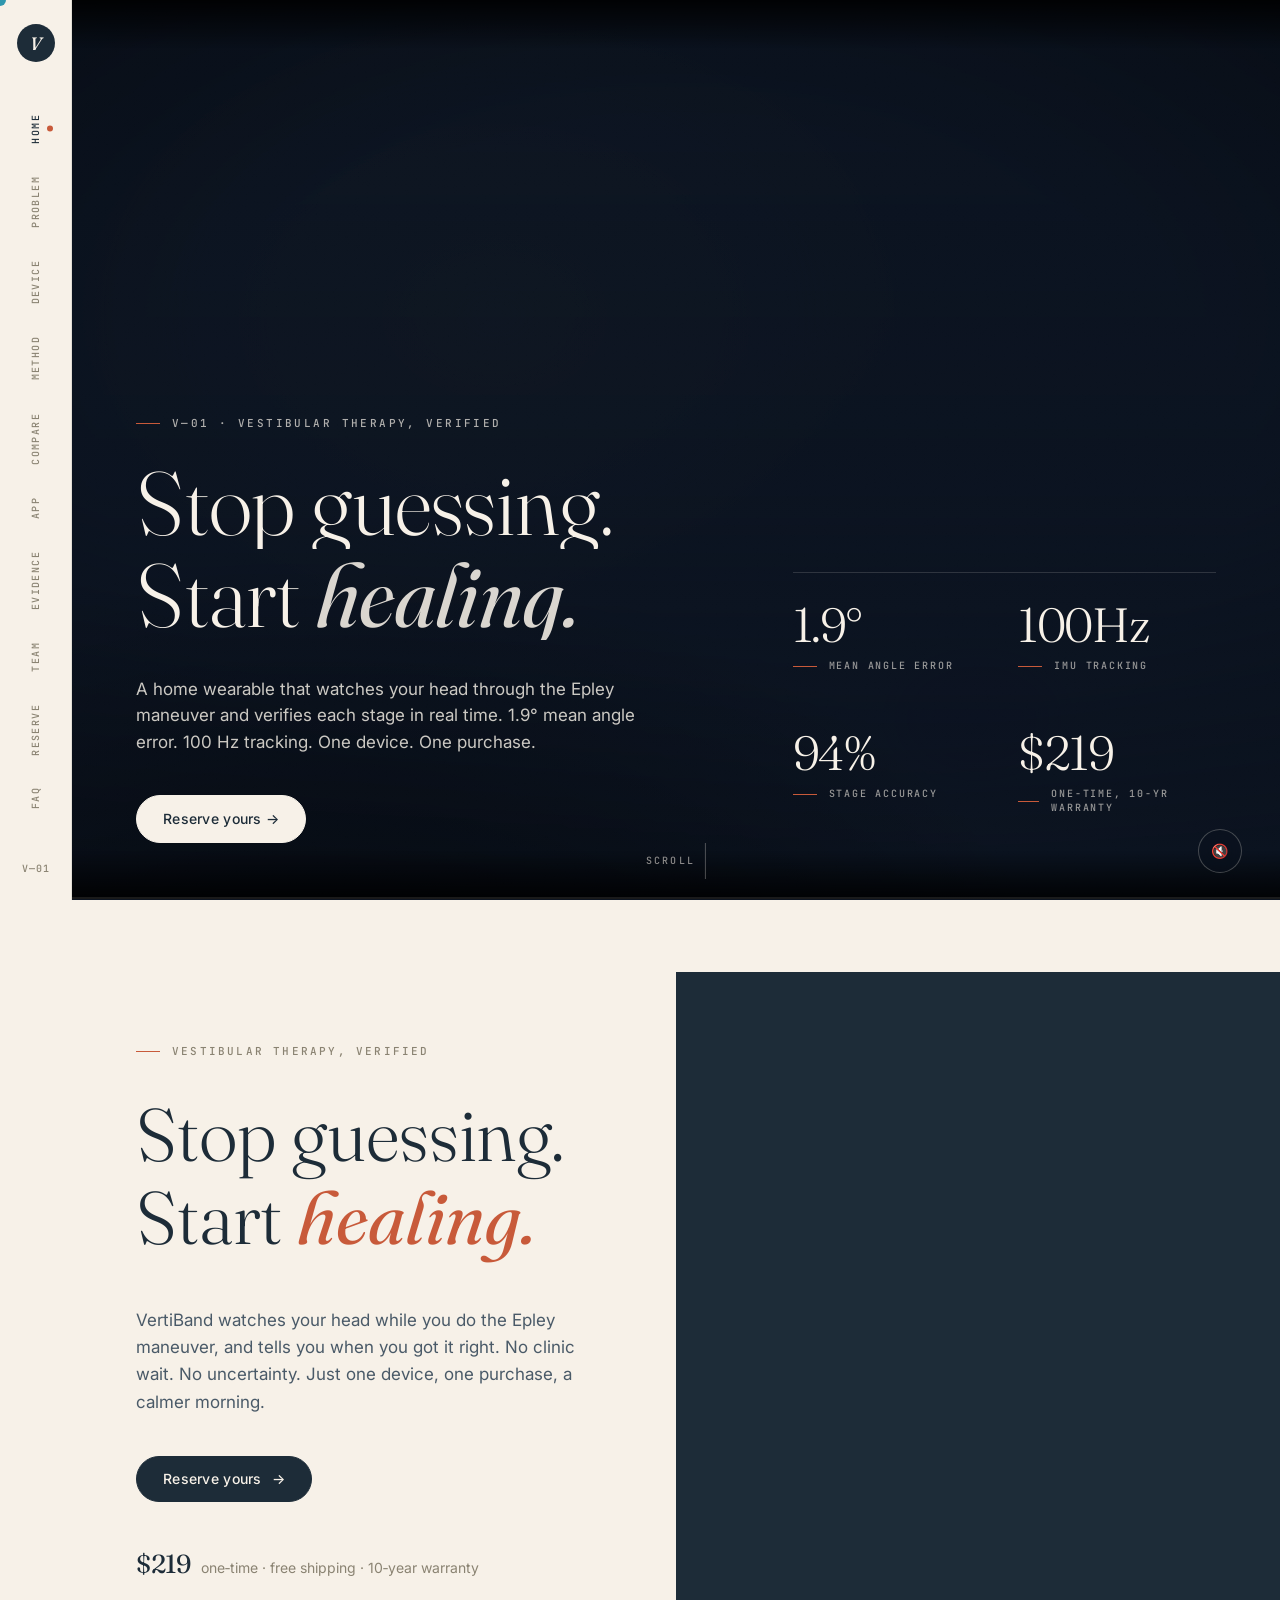
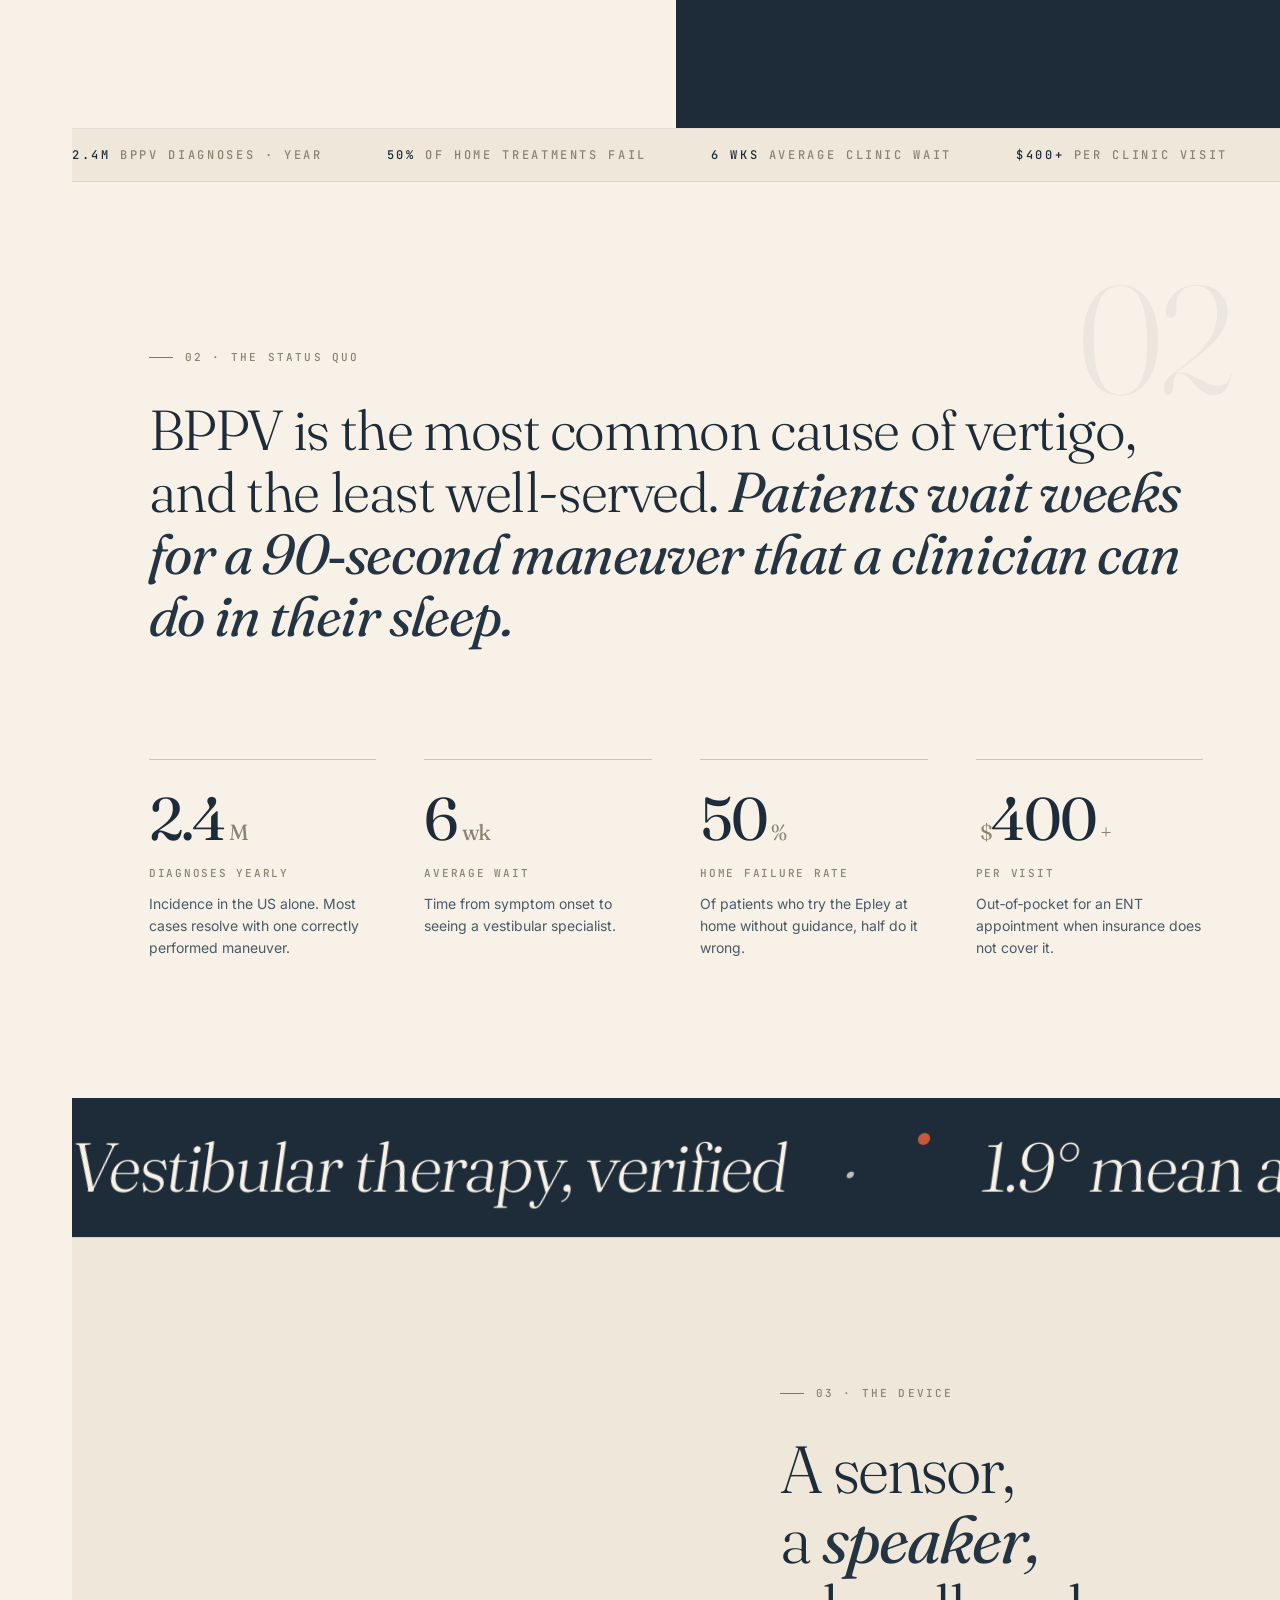
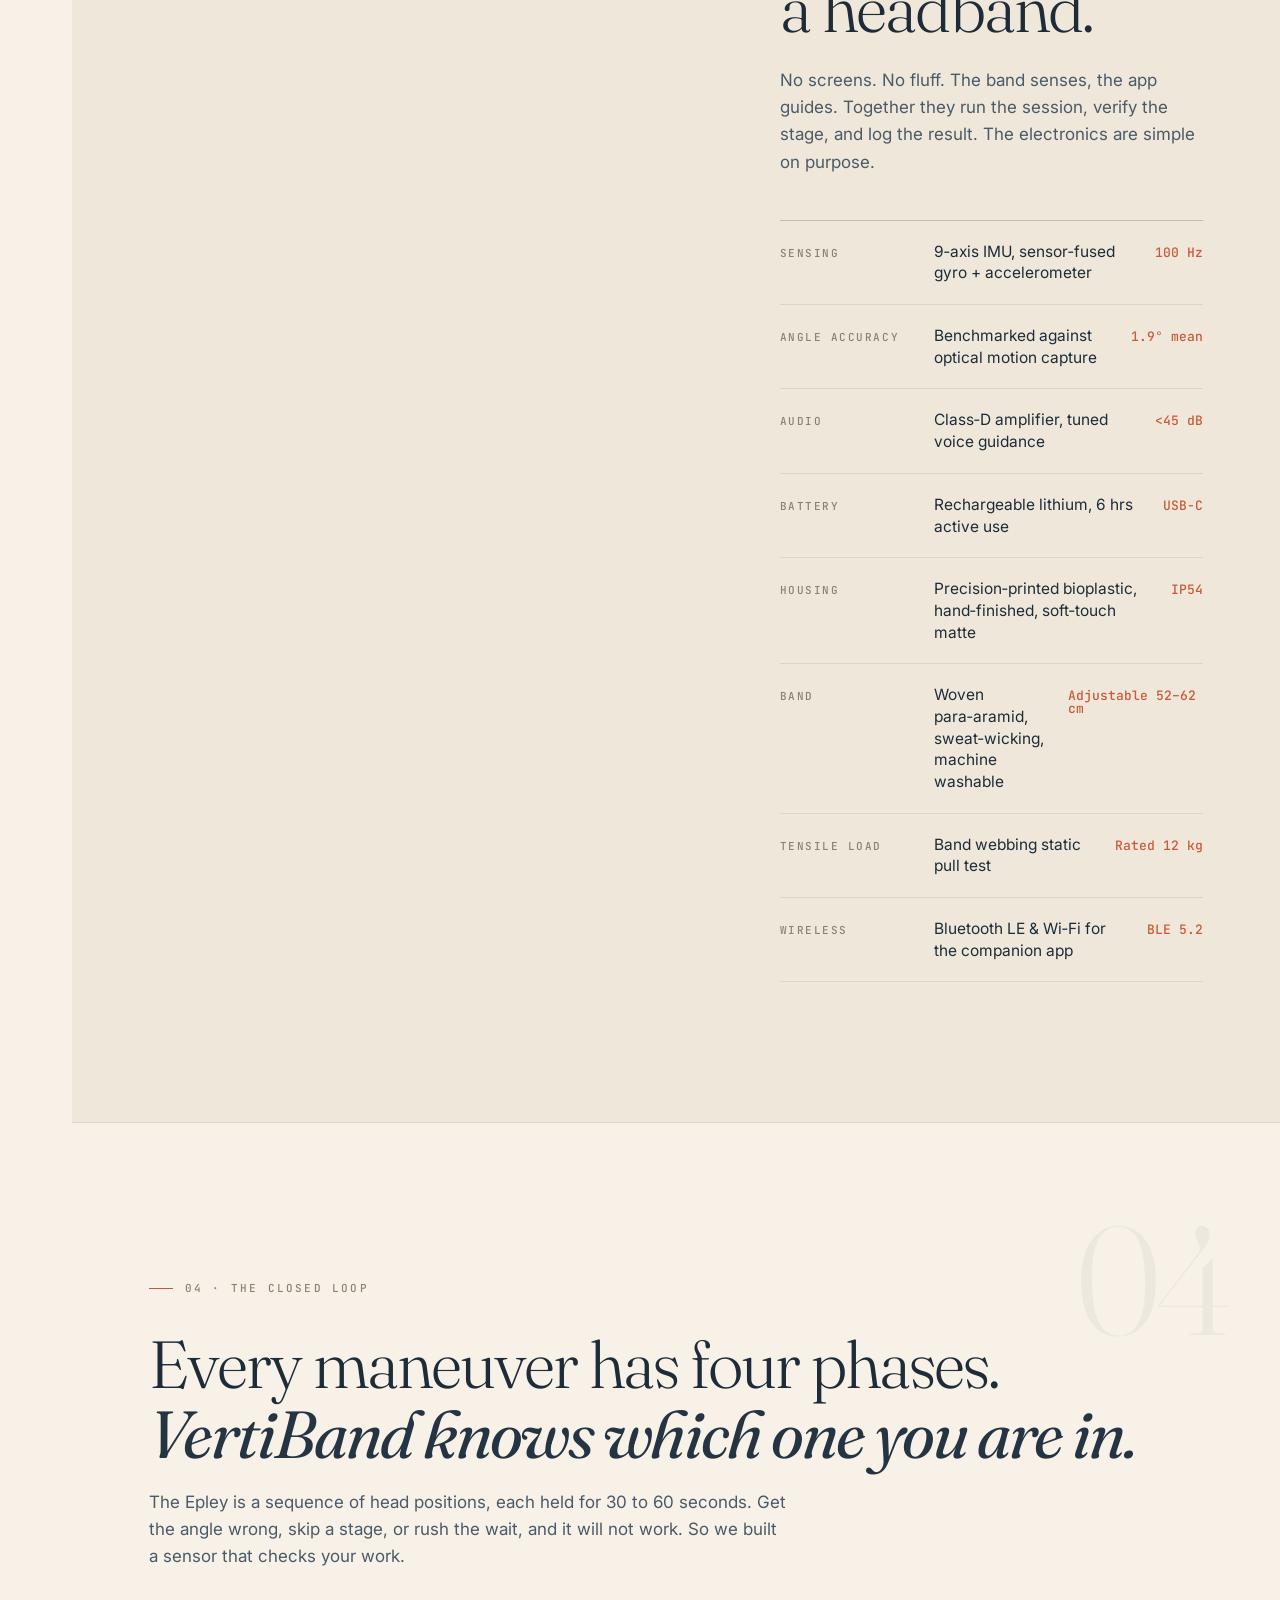
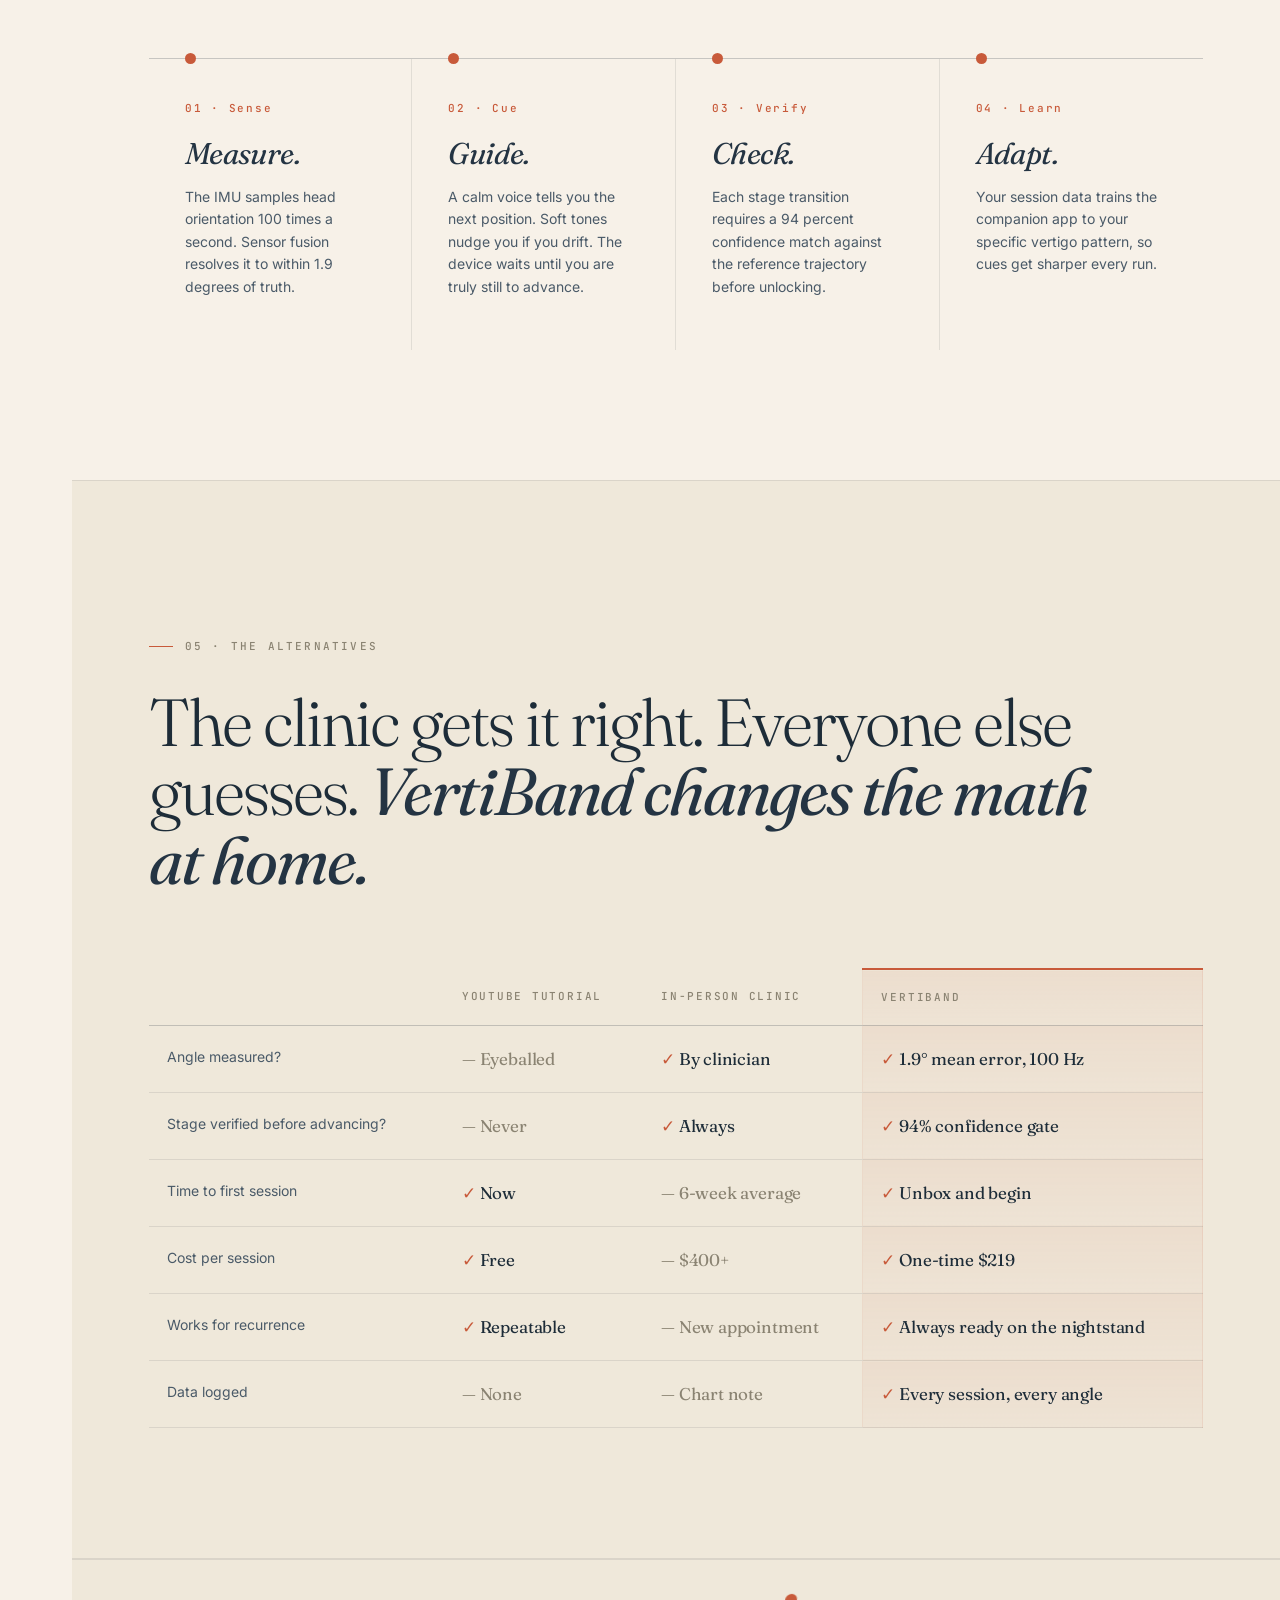
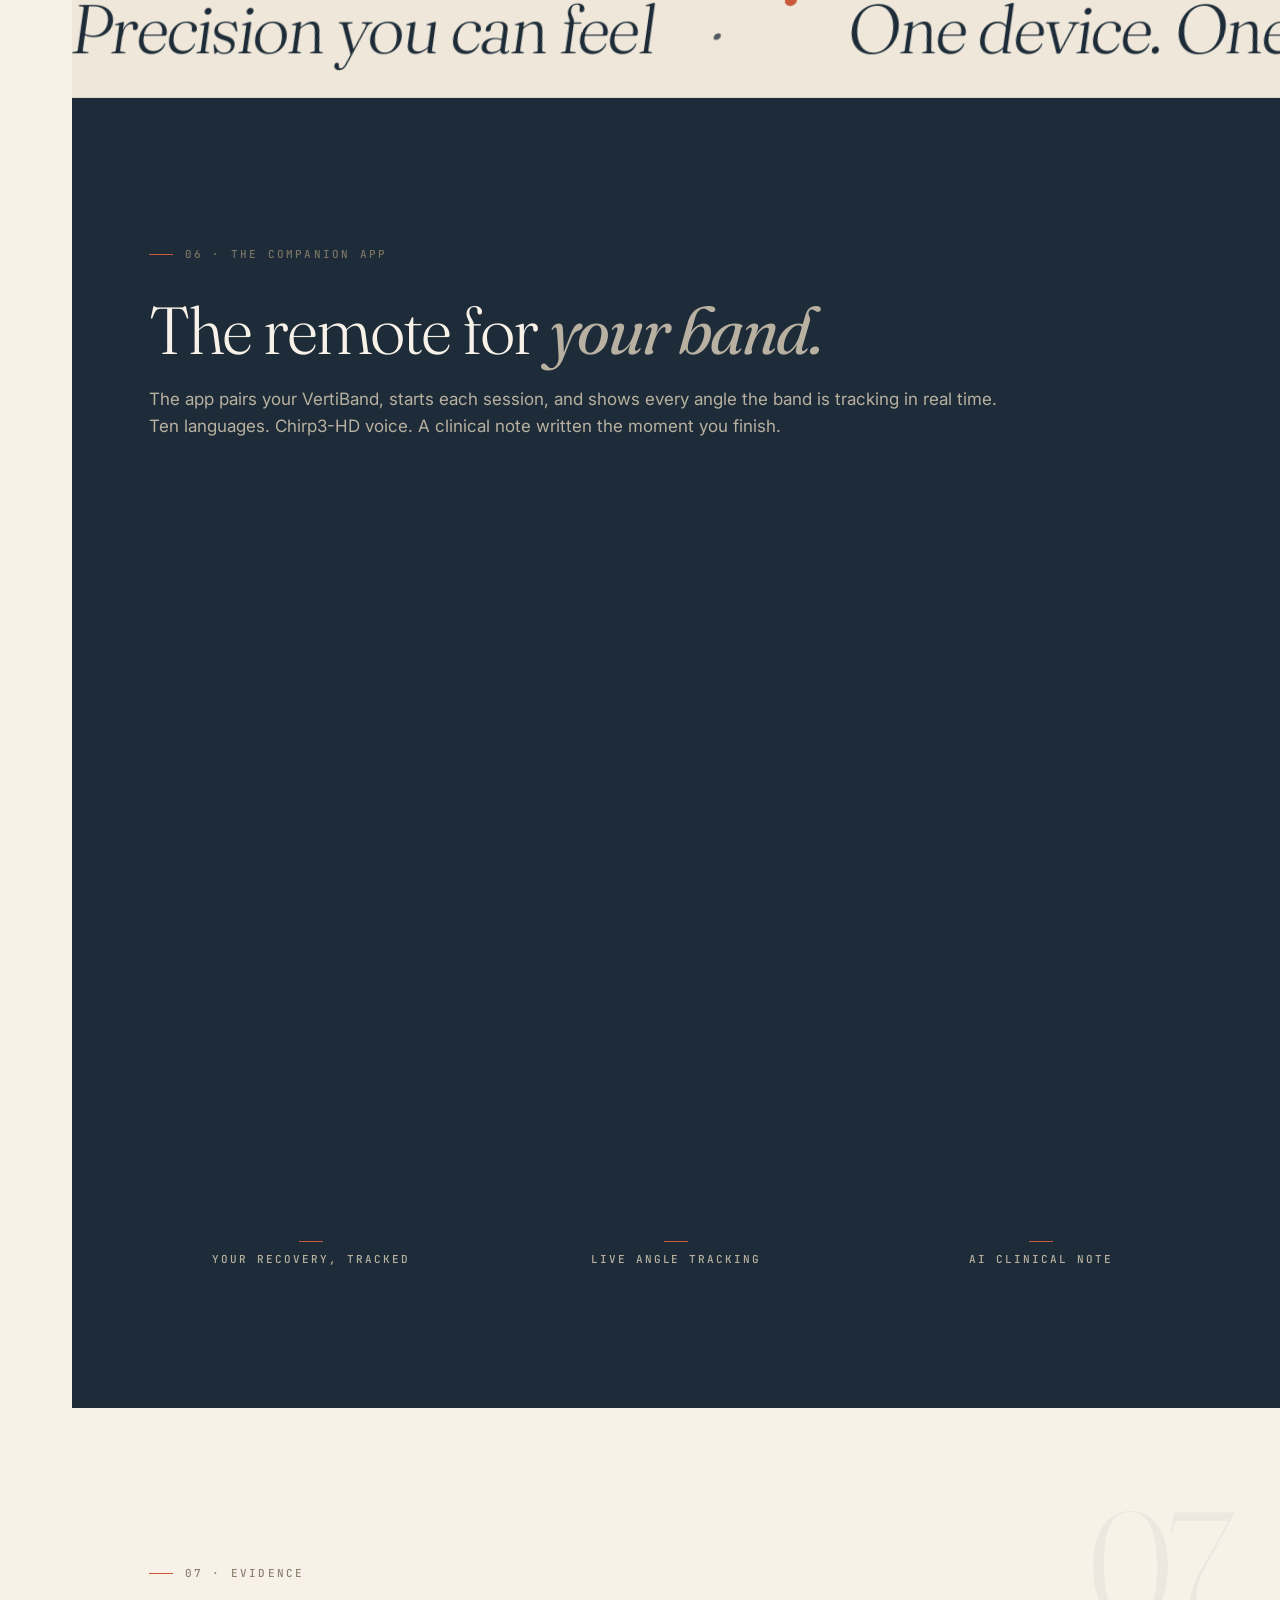
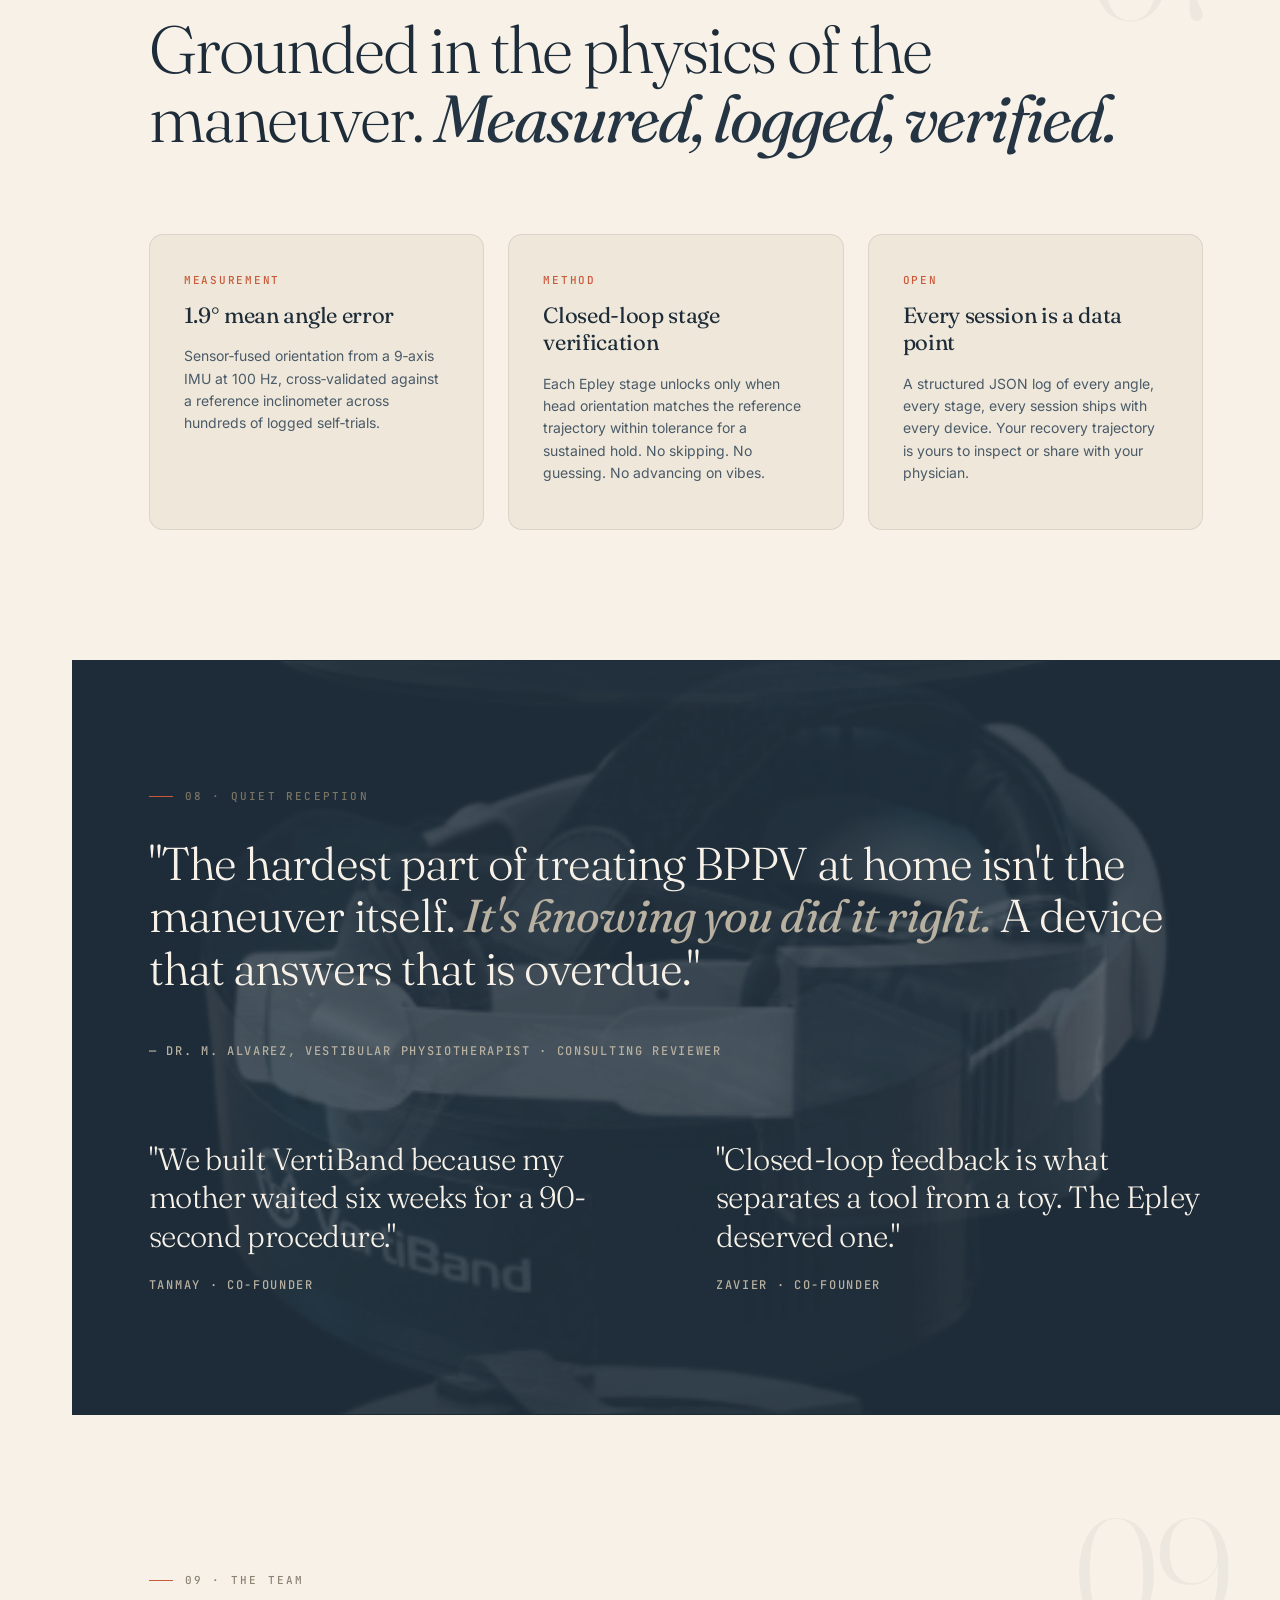
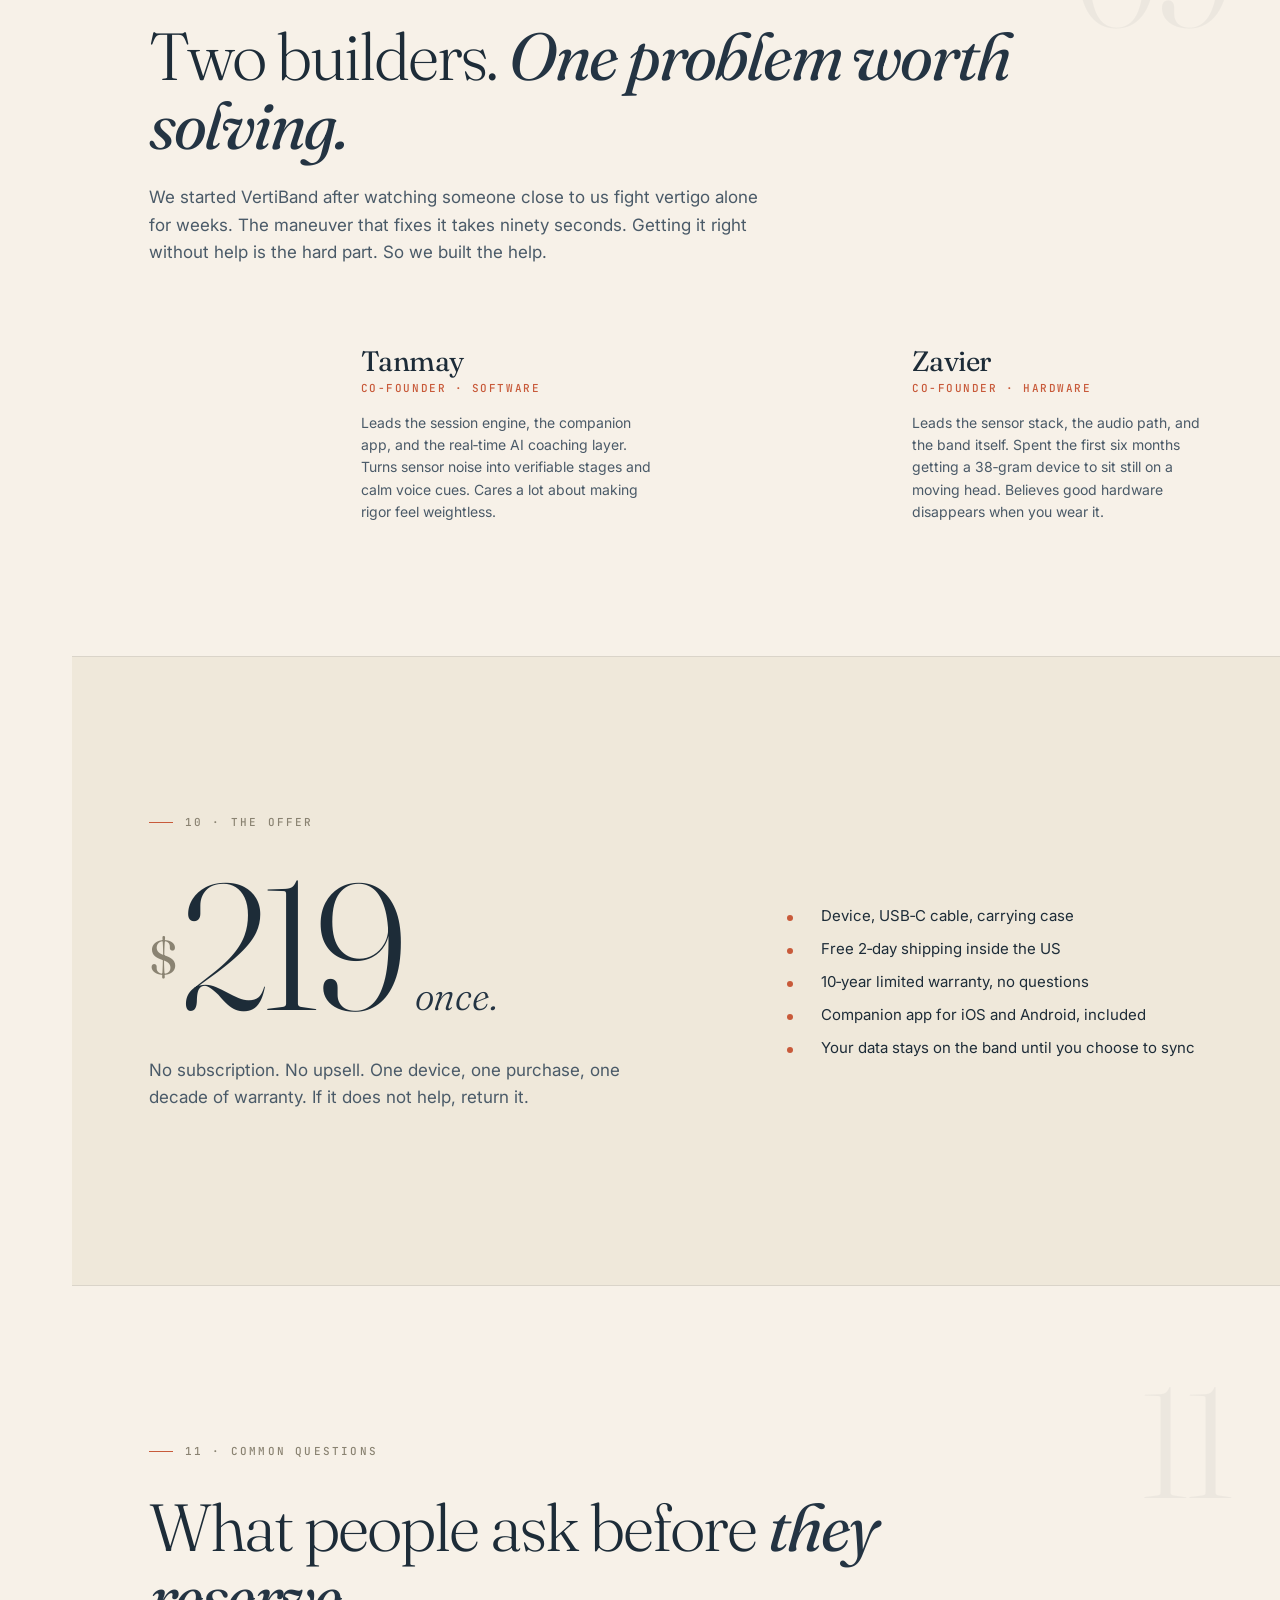
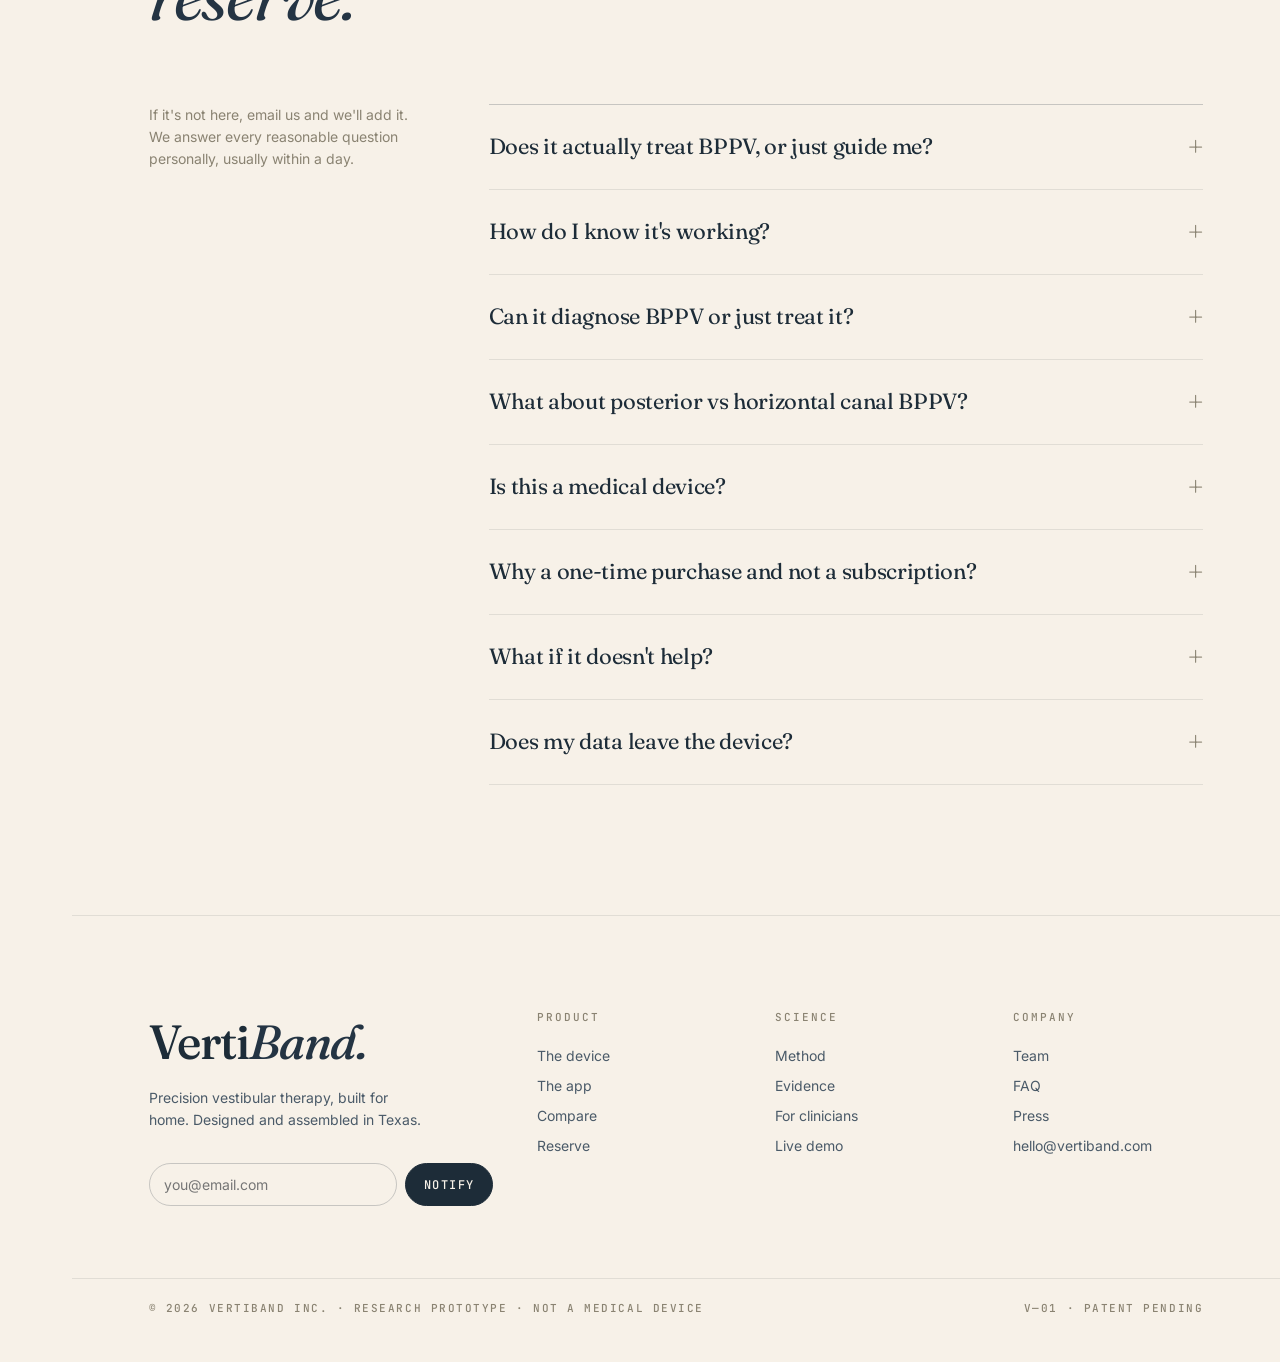
==== index.html @ f3b5bf44 "Fix .page margin-left default back to 72px for the rail" ====
<!doctype html>
<html lang="en">
<head>
<meta charset="utf-8">
<title>VertiBand · Precision vestibular therapy at home</title>
<meta name="viewport" content="width=device-width,initial-scale=1">
<meta name="description" content="A home wearable that verifies each stage of the Epley maneuver in real time. 1.9° mean angle error, 100 Hz IMU tracking, one-time purchase.">
<meta name="theme-color" content="#F7F1E8">
<meta property="og:type" content="website">
<meta property="og:title" content="VertiBand · Precision vestibular therapy at home">
<meta property="og:description" content="Stop guessing. Start healing. VertiBand watches your head while you do the Epley maneuver and tells you when you got it right.">
<meta property="og:image" content="assets/hero-lifestyle.png">
<meta name="twitter:card" content="summary_large_image">
<meta name="twitter:title" content="VertiBand · Precision vestibular therapy at home">
<meta name="twitter:description" content="Stop guessing. Start healing. 1.9° mean angle error. $219 once. 10-year warranty.">
<meta name="twitter:image" content="assets/hero-lifestyle.png">
<link rel="icon" href='data:image/svg+xml;utf8,<svg xmlns="http://www.w3.org/2000/svg" viewBox="0 0 64 64"><rect width="64" height="64" rx="18" fill="%231D2C38"/><text x="50%25" y="56%25" text-anchor="middle" dominant-baseline="middle" font-family="Georgia,serif" font-style="italic" font-weight="500" font-size="40" fill="%23F7F1E8">V</text></svg>'>
<link rel="preconnect" href="https://fonts.googleapis.com">
<link rel="preconnect" href="https://fonts.gstatic.com" crossorigin>
<link href="https://fonts.googleapis.com/css2?family=Fraunces:opsz,wght@9..144,300;9..144,400;9..144,500;9..144,600&family=Inter:wght@400;500;600&family=JetBrains+Mono:wght@400;500&display=swap" rel="stylesheet">
<link rel="stylesheet" href="tokens.css">
<script src="https://cdn.jsdelivr.net/npm/lenis@1.1.16/dist/lenis.min.js"></script>
<script src="https://cdnjs.cloudflare.com/ajax/libs/gsap/3.12.5/gsap.min.js"></script>
<script src="https://cdnjs.cloudflare.com/ajax/libs/gsap/3.12.5/ScrollTrigger.min.js"></script>
<style>
  * { box-sizing: border-box; }
  html, body { margin: 0; background: var(--paper); color: var(--fg-1); font-family: var(--body); -webkit-font-smoothing: antialiased; overflow-x: hidden; max-width: 100%; }
  a { color: inherit; text-decoration: none; }
  img { display: block; max-width: 100%; }
  ::selection { background: var(--ink); color: var(--paper); }

  /* ────────── RAIL ────────── */
  .rail {
    position: fixed; top: 0; left: 0; bottom: 0; width: 72px; z-index: 50;
    border-right: 1px solid var(--hair);
    display: flex; flex-direction: column; align-items: center; justify-content: space-between;
    padding: 24px 0; background: var(--paper);
  }
  .rail .mark {
    width: 38px; height: 38px; border-radius: 50%;
    background: var(--ink); color: var(--paper);
    display: grid; place-items: center;
    font-family: var(--display); font-weight: 500; font-size: 18px;
    font-style: italic; letter-spacing: -0.02em;
  }
  .rail .idx { display: flex; flex-direction: column; gap: 24px; align-items: center; }
  .rail .idx a {
    font: 500 10px/1 var(--mono); letter-spacing: 0.14em; text-transform: uppercase; color: var(--fg-3);
    writing-mode: vertical-rl; transform: rotate(180deg);
  }
  .rail .idx a { cursor: pointer; transition: color 300ms var(--ease); position: relative; padding: 4px 2px; }
  .rail .idx a:hover, .rail .idx a.on { color: var(--ink); }
  .rail .idx a.on::before { content: ""; position: absolute; left: -10px; top: 50%; transform: translateY(-50%); width: 6px; height: 6px; border-radius: 50%; background: var(--signal); }
  .rail .foot { font: 500 10px/1.4 var(--mono); letter-spacing: 0.1em; color: var(--fg-3); text-align: center; }

  .page { margin-left: 72px; }
  @media (max-width: 960px) { .page { margin-left: 0; } }

  /* reveal-on-scroll (default visible; JS adds .pre to hide before reveal) */
  .reveal { transition: opacity 900ms var(--ease), transform 900ms var(--ease); }
  .reveal.pre { opacity: 0; transform: translateY(24px); }
  .reveal.in { opacity: 1; transform: none; }
  .reveal.d1 { transition-delay: 80ms; }
  .reveal.d2 { transition-delay: 160ms; }
  .reveal.d3 { transition-delay: 240ms; }
  @media (prefers-reduced-motion: reduce) { .reveal { opacity: 1; transform: none; transition: none; } }

  /* ────────── BAR — clean, no fake urgency ────────── */
  .bar {
    position: sticky; top: 0; z-index: 40;
    display: flex; align-items: center; justify-content: space-between;
    padding: 20px 48px;
    background: rgba(247,241,232,0.85); backdrop-filter: blur(12px);
    border-bottom: 1px solid var(--hair);
    font: 500 12px/1 var(--mono); letter-spacing: 0.12em; text-transform: uppercase; color: var(--fg-3);
  }
  .bar .word { font-family: var(--display); font-weight: 400; font-style: italic; font-size: 22px; color: var(--ink); letter-spacing: -0.015em; text-transform: none; }
  .bar .word b { font-style: normal; font-weight: 500; }
  .bar .right-group { display: flex; gap: 32px; align-items: center; }
  .bar a.link { color: var(--fg-2); letter-spacing: 0.1em; }
  .bar a.link:hover { color: var(--ink); }
  .bar a.cta {
    color: var(--paper); background: var(--ink);
    padding: 10px 18px; border-radius: 999px; letter-spacing: 0.1em;
    display: inline-flex; align-items: center; gap: 8px;
    transition: background 200ms var(--ease);
  }
  .bar a.cta:hover { background: var(--signal); }

  .wrap { padding: 0 clamp(32px, 6vw, 88px); }

  /* ────────── HERO — Halo-style: giant serif, softly blurred product, muted readouts ────────── */
  .hero { padding: 72px 0 0; border-bottom: 1px solid var(--hair); }
  .hero .grid { display: grid; grid-template-columns: 1fr 1fr; min-height: 84vh; align-items: stretch; }
  .hero .left {
    padding: 0 clamp(32px, 5vw, 72px) 72px;
    display: flex; flex-direction: column; justify-content: center;
  }
  .hero .kicker {
    font: 500 11px/1 var(--mono); letter-spacing: 0.2em; text-transform: uppercase; color: var(--fg-3);
    margin-bottom: 36px; display: inline-flex; align-items: center; gap: 12px;
  }
  .hero .kicker::before {
    content: ""; width: 24px; height: 1px; background: var(--signal);
  }
  .hero h1 {
    font-family: var(--display); font-weight: 300;
    font-size: clamp(52px, 5.8vw, 104px); line-height: 1.12; letter-spacing: -0.03em;
    margin: 0 0 48px; color: var(--ink);
  }
  .hero h1 i { font-style: italic; font-weight: 400; color: var(--ink-2); }
  .hero h1 .accent { color: var(--signal); font-style: italic; font-weight: 400; }
  .hero .lede {
    font-size: 17px; line-height: 1.6; color: var(--fg-2); max-width: 460px; margin: 0 0 40px;
  }
  .hero .cta-row { display: flex; gap: 14px; align-items: center; flex-wrap: wrap; margin-bottom: 44px; }
  .btn {
    padding: 15px 26px; border-radius: 999px;
    font: 500 14px/1 var(--body); letter-spacing: 0.02em;
    cursor: pointer; border: 1px solid transparent;
    transition: all 220ms var(--ease);
    display: inline-flex; align-items: center; gap: 10px;
  }
  .btn.primary { background: var(--ink); color: var(--paper); border-color: var(--ink); }
  .btn.primary:hover { background: var(--signal); border-color: var(--signal); }
  .btn.ghost {
    background: transparent; color: var(--ink); border-color: var(--hair-2);
  }
  .btn.ghost:hover { border-color: var(--ink); }
  .hero .price {
    font: 400 14px/1.4 var(--body); color: var(--fg-3);
    display: flex; align-items: baseline; gap: 10px;
  }
  .hero .price b {
    color: var(--ink); font-weight: 400; font-size: 26px;
    font-family: var(--display); letter-spacing: -0.01em;
  }

  /* Hero media — the photo sits inside a warm ink frame with Halo-style caption slab */
  .hero .right {
    position: relative; background: var(--ink);
    overflow: hidden;
    display: flex; align-items: center; justify-content: center;
    padding: 64px;
  }
  .hero .stage {
    position: relative; width: 100%; aspect-ratio: 4 / 5;
    border-radius: 18px; overflow: hidden;
    background:
      radial-gradient(ellipse at 30% 30%, rgba(247,241,232,0.08), transparent 60%),
      radial-gradient(ellipse at 70% 70%, var(--signal-soft), transparent 65%),
      linear-gradient(160deg, #2F4050 0%, #1A2832 100%);
  }
  .hero .stage img {
    position: absolute; inset: 0; width: 100%; height: 100%;
    object-fit: contain; padding: 12%;
    filter: drop-shadow(0 40px 60px rgba(0,0,0,0.45));
    mix-blend-mode: screen;
    opacity: 0.95;
  }
  .hero .stage::after {
    content: ""; position: absolute; inset: 0;
    background: linear-gradient(180deg, transparent 60%, rgba(0,0,0,0.35));
  }
  .hero .caption {
    position: absolute; bottom: 22px; left: 22px; right: 22px; z-index: 2;
    display: flex; justify-content: space-between; align-items: flex-end; gap: 20px;
    color: var(--fg-d1); font-family: var(--mono);
  }
  .hero .caption .l { font-size: 11px; letter-spacing: 0.2em; text-transform: uppercase; color: var(--fg-d2); line-height: 1.5; }
  .hero .caption .r {
    display: flex; gap: 20px;
  }
  .hero .caption .r .m { text-align: right; }
  .hero .caption .r .v {
    font: 400 26px/1 var(--display); letter-spacing: -0.02em; color: var(--fg-d1);
    font-variant-numeric: tabular-nums;
  }
  .hero .caption .r .k {
    font-size: 9px; letter-spacing: 0.2em; text-transform: uppercase; color: var(--fg-d3); margin-top: 4px;
  }

  /* ────────── TICKER ────────── */
  .ticker { border-bottom: 1px solid var(--hair); overflow: hidden; background: var(--paper-2); }
  .ticker .row {
    display: flex; gap: 64px; padding: 20px 0; white-space: nowrap;
    font: 500 12px/1 var(--mono); letter-spacing: 0.22em; text-transform: uppercase; color: var(--fg-3);
    animation: tick 50s linear infinite;
  }
  .ticker .row span b { color: var(--ink); font-weight: 500; }
  @keyframes tick { from { transform: translateX(0); } to { transform: translateX(-50%); } }

  /* ────────── EYE + SECTION HEADERS ────────── */
  .eye {
    font: 500 11px/1 var(--mono); letter-spacing: 0.2em; text-transform: uppercase;
    color: var(--fg-3); margin-bottom: 36px;
    display: inline-flex; align-items: center; gap: 12px;
  }
  .eye::before { content: ""; width: 24px; height: 1px; background: var(--signal); }

  h2.display {
    font-family: var(--display); font-weight: 300;
    font-size: clamp(44px, 5.2vw, 88px); line-height: 1.04; letter-spacing: -0.03em;
    margin: 0; color: var(--ink);
  }
  h2.display i { font-style: italic; color: var(--ink-2); font-weight: 400; }

  /* ────────── PROBLEM ────────── */
  .problem { padding: 160px 0 140px; }
  .problem .quote {
    font-family: var(--display); font-weight: 300;
    font-size: clamp(38px, 4.4vw, 72px); line-height: 1.1; letter-spacing: -0.025em;
    max-width: 1040px; margin: 0 0 112px; color: var(--ink);
  }
  .problem .quote i { font-style: italic; color: var(--ink-2); font-weight: 400; }
  .problem .facts { display: grid; grid-template-columns: repeat(4, 1fr); gap: 48px; }
  .fact { border-top: 1px solid var(--hair-2); padding-top: 28px; }
  .fact .n { font: 400 60px/1 var(--display); letter-spacing: -0.03em; color: var(--ink); font-variant-numeric: tabular-nums; }
  .fact .n small { font-size: 22px; color: var(--fg-3); margin-left: 4px; }
  .fact .k { font: 500 11px/1.4 var(--mono); letter-spacing: 0.16em; text-transform: uppercase; color: var(--fg-3); margin-top: 18px; }
  .fact .d { font-size: 14px; line-height: 1.55; color: var(--fg-2); margin-top: 12px; }

  /* ────────── DEVICE ────────── */
  .device {
    background: var(--paper-2); padding: 140px 0;
    border-top: 1px solid var(--hair); border-bottom: 1px solid var(--hair);
  }
  .device .grid { display: grid; grid-template-columns: 1.3fr 1fr; gap: 80px; align-items: center; }
  .device .photo {
    position: relative; aspect-ratio: 4/5;
    background: var(--paper-3); border-radius: 18px; overflow: hidden;
  }
  .device .photo img { width: 100%; height: 100%; object-fit: contain; padding: 10%; }
  .device .photo .cap {
    position: absolute; top: 22px; left: 22px;
    font: 500 10px/1.4 var(--mono); letter-spacing: 0.14em; text-transform: uppercase; color: var(--fg-3);
  }
  .device .text h2 { margin: 0 0 24px; }
  .device .text p { font-size: 17px; line-height: 1.6; color: var(--fg-2); max-width: 460px; margin: 0 0 44px; }
  .specs { display: grid; gap: 0; border-top: 1px solid var(--hair-2); }
  .specs .r {
    display: grid; grid-template-columns: 130px 1fr auto; gap: 24px;
    padding: 20px 0; border-bottom: 1px solid var(--hair);
    align-items: baseline;
  }
  .specs .r .k { font: 500 11px/1 var(--mono); letter-spacing: 0.14em; text-transform: uppercase; color: var(--fg-3); }
  .specs .r .n { font: 400 15.5px/1.4 var(--body); color: var(--ink); }
  .specs .r .v { font: 500 13px/1 var(--mono); color: var(--signal); }

  /* ────────── LOOP ────────── */
  .loop { padding: 150px 0 130px; }
  .loop h2 { margin: 0 0 20px; max-width: 1000px; }
  .loop .lede { font-size: 17px; line-height: 1.6; color: var(--fg-2); max-width: 640px; margin: 0 0 88px; }
  .loop .stages { display: grid; grid-template-columns: repeat(4, 1fr); gap: 0; border-top: 1px solid var(--hair-2); }
  .stage-l { padding: 44px 36px 52px; border-right: 1px solid var(--hair); position: relative; }
  .stage-l:last-child { border-right: none; }
  .stage-l .n { font: 500 11px/1 var(--mono); letter-spacing: 0.16em; color: var(--signal); margin-bottom: 24px; }
  .stage-l h3 { font: 400 30px/1.05 var(--display); letter-spacing: -0.02em; margin: 0 0 16px; color: var(--ink); }
  .stage-l h3 i { font-style: italic; color: var(--ink-2); }
  .stage-l p { font-size: 14px; line-height: 1.6; color: var(--fg-2); margin: 0; }
  .stage-l .dot {
    position: absolute; top: -6px; left: 36px;
    width: 11px; height: 11px; border-radius: 50%; background: var(--signal);
  }

  /* ────────── APP ────────── */
  .appshow {
    background: var(--ink); color: var(--fg-d1); padding: 140px 0;
    border-top: 1px solid var(--hair); border-bottom: 1px solid var(--hair);
  }
  .appshow .eye { color: var(--fg-d3); }
  .appshow .eye::before { background: var(--signal); }
  .appshow h2 { color: var(--fg-d1); }
  .appshow h2 i { color: var(--fg-d2); }
  .appshow .head { max-width: 860px; margin: 0 0 80px; }
  .appshow .head p { font-size: 17px; line-height: 1.6; color: var(--fg-d2); margin: 20px 0 0; }
  .phones { display: grid; grid-template-columns: repeat(3, 1fr); gap: 40px; align-items: start; }
  .phone-col { display: flex; flex-direction: column; gap: 18px; align-items: center; }
  .phone {
    aspect-ratio: 390 / 844; width: 100%; background: #000; border-radius: 44px;
    border: 8px solid #000; overflow: hidden; position: relative;
    box-shadow: 0 40px 80px rgba(0,0,0,0.4);
  }
  .phone img { width: 100%; height: 100%; object-fit: cover; object-position: top; display: block; }
  .phone .notch {
    position: absolute; top: 8px; left: 50%; transform: translateX(-50%);
    width: 110px; height: 28px; background: #000; border-radius: 20px; z-index: 2;
  }
  .phone-caption {
    font: 500 11px/1.4 var(--mono); letter-spacing: 0.18em; text-transform: uppercase;
    color: var(--fg-d2); text-align: center;
  }
  .phone-caption::before {
    content: ""; display: block; width: 24px; height: 1px; background: var(--signal);
    margin: 0 auto 10px;
  }
  .phone.ghost {
    background: linear-gradient(180deg, #243443, #1A2832);
    display: grid; place-items: center;
    color: var(--fg-d3); text-align: center;
  }
  .phone.ghost .msg { font: 500 10px/1.4 var(--mono); letter-spacing: 0.14em; padding: 0 24px; }

  /* ────────── VALIDATION ────────── */
  .valid { padding: 150px 0 130px; }
  .valid h2 { margin: 0 0 80px; max-width: 1040px; }
  .valid .list { display: grid; grid-template-columns: repeat(3, 1fr); gap: 24px; }
  .card-v {
    background: var(--paper-2); padding: 40px 34px 44px;
    display: flex; flex-direction: column; gap: 16px;
    border: 1px solid var(--hair); border-radius: 14px;
  }
  .card-v .k { font: 500 11px/1 var(--mono); letter-spacing: 0.16em; color: var(--signal); text-transform: uppercase; }
  .card-v h4 { font: 400 22px/1.25 var(--display); margin: 0; letter-spacing: -0.015em; color: var(--ink); }
  .card-v p { font-size: 14px; line-height: 1.6; color: var(--fg-2); margin: 0; }

  /* ────────── PRICE ────────── */
  .price-section {
    padding: 150px 0 130px; background: var(--paper-2);
    border-top: 1px solid var(--hair); border-bottom: 1px solid var(--hair);
  }
  .price-section .wrap { display: grid; grid-template-columns: 1.3fr 1fr; gap: 96px; align-items: center; }
  .price-section h2 {
    font-family: var(--display); font-weight: 300;
    font-size: clamp(96px, 14vw, 220px); line-height: 0.92; letter-spacing: -0.04em;
    margin: 0 0 28px; color: var(--ink);
  }
  .price-section h2 sup { font-size: 0.28em; vertical-align: 0.7em; color: var(--fg-3); font-weight: 400; margin-right: 8px; }
  .price-section h2 small {
    font-size: 0.22em; color: var(--ink-2); font-weight: 300;
    letter-spacing: 0; margin-left: 14px; font-style: italic;
  }
  .price-section .sub { font-size: 17px; line-height: 1.6; color: var(--fg-2); margin: 0 0 44px; max-width: 480px; }
  .price-section ul { list-style: none; padding: 0; margin: 0; display: grid; gap: 14px; }
  .price-section ul li {
    display: grid; grid-template-columns: 20px 1fr; gap: 14px;
    align-items: baseline; font-size: 15px; color: var(--fg-1);
  }
  .price-section ul li::before {
    content: ""; width: 6px; height: 6px; border-radius: 999px;
    background: var(--signal); margin-top: 8px;
  }

  /* ────────── GEMINI PROMPTS ────────── */
  .gem { padding: 150px 0 130px; background: var(--paper); }
  .gem .head { max-width: 860px; margin: 0 0 64px; }
  .gem .head h2 { margin: 0 0 18px; }
  .gem .head p { font-size: 16px; line-height: 1.6; color: var(--fg-2); margin: 0; }
  .gem .grid { display: grid; grid-template-columns: 1fr 1fr; gap: 24px; }
  .prompt {
    background: var(--paper-2); border: 1px solid var(--hair); border-radius: 16px;
    padding: 30px 32px; display: flex; flex-direction: column; gap: 16px;
  }
  .prompt .kind {
    display: inline-flex; align-items: center; gap: 10px;
    font: 500 10px/1 var(--mono); letter-spacing: 0.18em; text-transform: uppercase; color: var(--signal);
  }
  .prompt .kind::before { content: ""; width: 6px; height: 6px; border-radius: 50%; background: var(--signal); }
  .prompt h4 { font: 400 22px/1.2 var(--display); margin: 0; letter-spacing: -0.015em; color: var(--ink); }
  .prompt h4 i { font-style: italic; color: var(--ink-2); }
  .prompt pre {
    background: var(--paper); border: 1px solid var(--hair);
    padding: 18px 20px; border-radius: 10px; overflow-x: auto;
    font: 400 12.5px/1.65 var(--mono); color: var(--fg-1);
    white-space: pre-wrap; margin: 0;
  }
  .prompt .foot {
    display: flex; justify-content: space-between; align-items: center;
  }
  .prompt .ref {
    font: 400 11px/1.4 var(--mono); color: var(--fg-3); letter-spacing: 0.06em;
  }
  .prompt .copy {
    padding: 8px 14px; border-radius: 999px;
    background: transparent; border: 1px solid var(--hair-2); color: var(--ink);
    font: 500 11px/1 var(--mono); letter-spacing: 0.12em; text-transform: uppercase; cursor: pointer;
    transition: all 200ms var(--ease);
  }
  .prompt .copy:hover { background: var(--ink); color: var(--paper); border-color: var(--ink); }

  /* ────────── FOOTER ────────── */
  footer { padding: 96px 0 48px; border-top: 1px solid var(--hair); background: var(--paper); }
  footer .wrap { display: grid; grid-template-columns: 1.4fr 1fr 1fr 1fr; gap: 48px; }
  footer h5 {
    font: 500 11px/1 var(--mono); letter-spacing: 0.18em;
    text-transform: uppercase; color: var(--fg-3); margin: 0 0 22px;
  }
  footer .word {
    font-family: var(--display); font-weight: 300;
    font-size: 48px; letter-spacing: -0.03em; margin: 0 0 16px; color: var(--ink);
  }
  footer .word i { font-style: italic; font-weight: 400; color: var(--ink-2); }
  footer p { font-size: 14px; line-height: 1.6; color: var(--fg-2); margin: 0; max-width: 280px; }
  footer ul { list-style: none; padding: 0; margin: 0; display: grid; gap: 10px; }
  footer ul a { font-size: 14px; color: var(--fg-2); }
  footer ul a:hover { color: var(--ink); }
  footer .meta {
    margin-top: 72px; padding-top: 24px; border-top: 1px solid var(--hair);
    display: flex; justify-content: space-between; align-items: center;
    font: 500 11px/1 var(--mono); letter-spacing: 0.14em; text-transform: uppercase; color: var(--fg-3);
  }

  /* ────────── COMPARE ────────── */
  .compare { padding: 150px 0 130px; background: var(--paper-2); border-top: 1px solid var(--hair); border-bottom: 1px solid var(--hair); }
  .compare h2 { margin: 0 0 72px; max-width: 1000px; }
  .compare table { width: 100%; border-collapse: collapse; }
  .compare th, .compare td {
    text-align: left; padding: 22px 18px; border-bottom: 1px solid var(--hair);
    vertical-align: top;
  }
  .compare th {
    font: 500 11px/1 var(--mono); letter-spacing: 0.16em; text-transform: uppercase; color: var(--fg-3);
    border-bottom: 1px solid var(--hair-2);
  }
  .compare th:first-child { width: 28%; }
  .compare td:first-child { color: var(--fg-2); font-size: 14px; }
  .compare td.val {
    font: 400 17px/1.3 var(--display); color: var(--ink); letter-spacing: -0.01em;
  }
  .compare td.val.good { color: var(--ink); }
  .compare td.val.good::before { content: "✓  "; color: var(--signal); font-weight: 500; }
  .compare td.val.no { color: var(--fg-3); }
  .compare td.val.no::before { content: "—  "; color: var(--fg-3); }
  .compare .col-us { background: rgba(200,90,58,0.04); border-left: 1px solid var(--signal-soft); border-right: 1px solid var(--signal-soft); }
  .compare thead .col-us { border-top: 2px solid var(--signal); }

  /* ────────── TEAM ────────── */
  .team { padding: 150px 0 130px; }
  .team h2 { margin: 0 0 24px; max-width: 900px; }
  .team .lede { font-size: 17px; line-height: 1.6; color: var(--fg-2); max-width: 620px; margin: 0 0 80px; }
  .team .grid { display: grid; grid-template-columns: repeat(2, 1fr); gap: 48px; }
  .teamcard {
    display: grid; grid-template-columns: 180px 1fr; gap: 32px; align-items: start;
  }
  .teamcard .pic {
    aspect-ratio: 1/1; background: var(--paper-3); border-radius: 14px; overflow: hidden;
  }
  .teamcard .pic img { width: 100%; height: 100%; object-fit: cover; }
  .teamcard h3 { font: 400 28px/1.1 var(--display); letter-spacing: -0.02em; margin: 0 0 6px; color: var(--ink); }
  .teamcard .role {
    font: 500 11px/1 var(--mono); letter-spacing: 0.14em; text-transform: uppercase; color: var(--signal);
    margin-bottom: 18px;
  }
  .teamcard p { font-size: 14px; line-height: 1.6; color: var(--fg-2); margin: 0; }

  /* ────────── PRESS / QUOTES ────────── */
  .press {
    padding: 120px 0; background: var(--ink); color: var(--fg-d1);
    border-top: 1px solid var(--hair); border-bottom: 1px solid var(--hair);
  }
  .press .eye { color: var(--fg-d3); }
  .press .eye::before { background: var(--signal); }
  .press blockquote {
    font-family: var(--display); font-weight: 300;
    font-size: clamp(32px, 3.6vw, 56px); line-height: 1.14; letter-spacing: -0.02em;
    max-width: 1100px; margin: 0 0 48px; color: var(--fg-d1);
  }
  .press blockquote i { font-style: italic; color: var(--fg-d2); font-weight: 400; }
  .press cite {
    font: 500 12px/1.4 var(--mono); letter-spacing: 0.14em; text-transform: uppercase;
    color: var(--fg-d2); font-style: normal; display: block;
  }
  .press .row { display: grid; grid-template-columns: 1fr 1fr; gap: 80px; margin-top: 80px; }

  /* ────────── FAQ ────────── */
  .faq { padding: 150px 0 130px; }
  .faq h2 { margin: 0 0 72px; max-width: 900px; }
  .faq .grid { display: grid; grid-template-columns: 260px 1fr; gap: 80px; align-items: start; }
  .faq .list { display: grid; gap: 0; border-top: 1px solid var(--hair-2); }
  .faq details {
    border-bottom: 1px solid var(--hair); padding: 26px 0;
  }
  .faq summary {
    display: flex; justify-content: space-between; gap: 24px; align-items: center;
    font: 400 22px/1.3 var(--display); letter-spacing: -0.015em; color: var(--ink);
    cursor: pointer; list-style: none;
  }
  .faq summary::-webkit-details-marker { display: none; }
  .faq summary::after {
    content: "+"; font: 300 32px/1 var(--display); color: var(--fg-3);
    transition: transform 200ms var(--ease);
  }
  .faq details[open] summary::after { content: "−"; color: var(--signal); }
  .faq details p {
    font-size: 15px; line-height: 1.7; color: var(--fg-2); margin: 16px 0 0; max-width: 720px;
  }
  .faq .lede-col p { font-size: 14px; line-height: 1.6; color: var(--fg-3); margin: 0; max-width: 260px; }

  /* ────────── CINEMATIC HERO TAKEOVER ────────── */
  .film {
    position: relative; width: 100%; height: 100vh; min-height: 720px;
    overflow: hidden; background: #0B1320; color: #F7F1E8;
    border-bottom: 1px solid var(--hair);
  }
  .film .film-video {
    position: absolute; inset: 0; width: 100%; height: 100%;
    object-fit: cover; object-position: center;
    opacity: 0;
    transition: opacity 800ms var(--ease);
    image-rendering: auto;
    will-change: opacity, transform;
  }
  .film .film-video.v-a { animation: breathe-a 60s ease-in-out infinite alternate; }
  .film .film-video.v-b { animation: breathe-b 60s ease-in-out infinite alternate; }
  .film .film-video.shown { opacity: 1; }
  @keyframes breathe-a {
    0%   { transform: scale(1.00) translate(0, 0); }
    100% { transform: scale(1.03) translate(-0.6%, -0.4%); }
  }
  @keyframes breathe-b {
    0%   { transform: scale(1.01) translate(-0.4%, 0.2%); }
    100% { transform: scale(1.03) translate(0.4%, -0.4%); }
  }
  /* Bloom — blurred, additive duplicate on top of everything */
  .film .bloom {
    position: absolute; inset: 0; pointer-events: none; z-index: 1;
    background: inherit;
    mix-blend-mode: screen; opacity: 0.22;
    filter: blur(24px) saturate(1.4) brightness(1.05);
  }
  /* Warm highlight / cool shadow color grade — very light touch */
  .film .grade {
    position: absolute; inset: 0; pointer-events: none; z-index: 2;
    mix-blend-mode: soft-light; opacity: 0.25;
    background:
      radial-gradient(ellipse 60% 60% at 35% 35%, rgba(255,210,160,0.45), transparent 65%),
      radial-gradient(ellipse 70% 70% at 75% 80%, rgba(60,80,110,0.35), transparent 65%);
  }
  /* Thin playback progress rail at the bottom */
  .film .progress {
    position: absolute; left: 0; right: 0; bottom: 0; height: 2px;
    background: rgba(247,241,232,0.10); z-index: 5; pointer-events: none;
  }
  .film .progress > span {
    display: block; height: 100%; width: 0%;
    background: linear-gradient(90deg, var(--signal), #F7D3B0);
    box-shadow: 0 0 10px rgba(200,90,58,0.7);
  }
  .film .vignette {
    position: absolute; inset: 0; pointer-events: none;
    background:
      radial-gradient(ellipse 100% 75% at 50% 50%, transparent 48%, rgba(0,0,0,0.65) 100%);
  }
  .film .letterbox-t, .film .letterbox-b {
    position: absolute; left: 0; right: 0; height: 48px; z-index: 2; pointer-events: none;
    background: linear-gradient(180deg, rgba(0,0,0,0.85), rgba(0,0,0,0));
  }
  .film .letterbox-t { top: 0; }
  .film .letterbox-b { bottom: 0; transform: rotate(180deg); }
  .film .tc {
    position: absolute; top: 22px; left: clamp(32px, 5vw, 72px); z-index: 4;
    font: 500 10px/1 var(--mono); letter-spacing: 0.2em; text-transform: uppercase;
    color: rgba(247,241,232,0.65);
    display: flex; align-items: center; gap: 10px;
  }
  .film .tc .rec {
    width: 8px; height: 8px; border-radius: 50%; background: var(--signal);
    animation: rec-blink 1.8s ease-in-out infinite;
  }
  @keyframes rec-blink { 0%,60%{opacity:1;} 80%,100%{opacity:0.15;} }
  .film .mute-toggle {
    position: absolute; bottom: 26px; right: clamp(20px, 3vw, 40px); z-index: 4;
    width: 44px; height: 44px; border-radius: 50%;
    border: 1px solid rgba(247,241,232,0.25); background: rgba(11,19,32,0.4); backdrop-filter: blur(10px);
    color: #F7F1E8; cursor: pointer; display: grid; place-items: center;
    font: 500 14px/1 var(--body);
  }
  .film .mute-toggle:hover { border-color: #F7F1E8; }
  .film .scrim {
    position: absolute; inset: 0;
    background:
      radial-gradient(1200px 800px at 20% 120%, rgba(0,0,0,0.6), transparent 65%),
      linear-gradient(180deg, rgba(11,19,32,0.28) 0%, rgba(11,19,32,0.5) 55%, rgba(11,19,32,0.95) 100%);
  }
  .film .noise {
    position: absolute; inset: 0; pointer-events: none; opacity: 0.18; mix-blend-mode: overlay;
    background-image: url("data:image/svg+xml;utf8,<svg xmlns='http://www.w3.org/2000/svg' width='200' height='200'><filter id='n'><feTurbulence type='fractalNoise' baseFrequency='0.9' numOctaves='2' stitchTiles='stitch'/><feColorMatrix values='0 0 0 0 1 0 0 0 0 1 0 0 0 0 1 0 0 0 0.08 0'/></filter><rect width='100%25' height='100%25' filter='url(%23n)'/></svg>");
  }
  .film .topbar {
    position: absolute; top: 0; left: 0; right: 0; z-index: 3;
    display: flex; justify-content: space-between; align-items: center;
    padding: 26px clamp(32px, 5vw, 72px);
    font: 500 12px/1 var(--mono); letter-spacing: 0.14em; text-transform: uppercase; color: rgba(247,241,232,0.75);
  }
  .film .topbar .word { font: 400 italic 22px/1 var(--display); text-transform: none; color: #F7F1E8; letter-spacing: -0.015em; }
  .film .topbar .word b { font-style: normal; font-weight: 500; }
  .film .topbar a { color: rgba(247,241,232,0.75); margin-left: 28px; }
  .film .topbar a:hover { color: #F7F1E8; }
  .film .topbar .cta {
    padding: 10px 18px; border-radius: 999px; background: #F7F1E8; color: #1D2C38;
    letter-spacing: 0.1em;
  }
  .film .topbar .cta:hover { background: var(--signal); color: #F7F1E8; }

  .film .inner {
    position: absolute; bottom: 0; left: 0; right: 0; z-index: 3;
    padding: 0 clamp(32px, 5vw, 72px) 56px;
    display: grid; grid-template-columns: 1.4fr 1fr; gap: 64px; align-items: end;
  }
  .film .inner .k {
    font: 500 11px/1 var(--mono); letter-spacing: 0.22em; text-transform: uppercase;
    color: rgba(247,241,232,0.7); margin-bottom: 28px;
    display: inline-flex; align-items: center; gap: 12px;
  }
  .film .inner .k::before { content: ""; width: 24px; height: 1px; background: var(--signal); }
  .film .inner h1 {
    font-family: var(--display); font-weight: 300;
    font-size: clamp(56px, 7vw, 132px); line-height: 0.98; letter-spacing: -0.035em;
    color: #F7F1E8; margin: 0 0 36px;
  }
  .film .inner h1 .l1, .film .inner h1 .l2 {
    display: block; overflow: hidden; line-height: 1.02;
  }
  .film .inner h1 .l1 > span, .film .inner h1 .l2 > span {
    display: inline-block; transform: translateY(102%);
    animation: rise 900ms var(--ease) 260ms forwards;
  }
  .film .inner h1 .l2 > span { animation-delay: 520ms; }
  @keyframes rise { to { transform: translateY(0); } }
  .film .inner .k, .film .inner .lede, .film .inner .cta-row, .film .inner .stats {
    opacity: 0; transform: translateY(16px);
    animation: fade-up 800ms var(--ease) forwards;
  }
  .film .inner .k    { animation-delay: 140ms; }
  .film .inner .lede { animation-delay: 820ms; }
  .film .inner .cta-row { animation-delay: 980ms; }
  .film .inner .stats { animation-delay: 1120ms; }
  @keyframes fade-up { to { opacity: 1; transform: none; } }
  @media (prefers-reduced-motion: reduce) {
    .film .inner h1 .l1 > span, .film .inner h1 .l2 > span { animation: none; transform: none; }
    .film .inner .k, .film .inner .lede, .film .inner .cta-row, .film .inner .stats { animation: none; opacity: 1; transform: none; }
  }
  .film .inner h1 i { font-style: italic; font-weight: 400; color: rgba(247,241,232,0.88); }
  .film .inner .lede {
    font-size: 17px; line-height: 1.55; color: rgba(247,241,232,0.82); max-width: 520px; margin: 0 0 40px;
  }
  .film .inner .cta-row { display: flex; gap: 12px; align-items: center; flex-wrap: wrap; }
  .film .inner .btn {
    padding: 16px 26px; border-radius: 999px;
    font: 500 14px/1 var(--body); letter-spacing: 0.02em;
    border: 1px solid transparent; cursor: pointer;
    display: inline-flex; align-items: center; gap: 10px;
    transition: all 200ms var(--ease);
  }
  .film .inner .btn.primary { background: #F7F1E8; color: #1D2C38; border-color: #F7F1E8; }
  .film .inner .btn.primary:hover { background: var(--signal); color: #F7F1E8; border-color: var(--signal); }
  .film .inner .btn.ghost { background: rgba(255,255,255,0.06); color: #F7F1E8; border-color: rgba(247,241,232,0.35); backdrop-filter: blur(6px); }
  .film .inner .btn.ghost:hover { border-color: #F7F1E8; }
  .film .inner .btn .play-icon {
    width: 22px; height: 22px; border-radius: 50%;
    background: var(--signal); color: #F7F1E8;
    display: grid; place-items: center; font-size: 9px;
  }
  .film .inner .stats {
    display: grid; grid-template-columns: repeat(2, 1fr); gap: 28px;
    border-top: 1px solid rgba(247,241,232,0.15); padding-top: 28px;
  }
  .film .inner .stats .m .v {
    font: 300 48px/1 var(--display); letter-spacing: -0.03em; color: #F7F1E8;
    font-variant-numeric: tabular-nums;
  }
  .film .inner .stats .m .k {
    font: 500 10px/1.4 var(--mono); letter-spacing: 0.18em; text-transform: uppercase;
    color: rgba(247,241,232,0.6); margin-top: 10px;
  }
  .film .scroll-cue {
    position: absolute; bottom: 20px; left: 50%; transform: translateX(-50%); z-index: 3;
    font: 500 10px/1 var(--mono); letter-spacing: 0.22em; text-transform: uppercase;
    color: rgba(247,241,232,0.55); display: flex; align-items: center; gap: 10px;
  }
  .film .scroll-cue::after {
    content: ""; width: 1px; height: 36px; background: rgba(247,241,232,0.3);
    animation: scroll-cue 2.6s ease-in-out infinite;
    transform-origin: top;
  }
  @keyframes scroll-cue {
    0%, 20%    { transform: scaleY(0); opacity: 0; }
    40%        { transform: scaleY(1); opacity: 1; }
    100%       { transform: scaleY(1); opacity: 0; }
  }

  /* Film modal */
  .film-modal[open] {
    border: 0; background: transparent; padding: 0;
    width: min(94vw, 1080px); max-height: 86vh;
    animation: dialog-in 260ms var(--ease);
  }
  @keyframes dialog-in { from { opacity: 0; transform: translateY(18px); } to { opacity: 1; transform: none; } }
  .film-modal::backdrop {
    background: rgba(11,19,32,0.82); backdrop-filter: blur(14px);
  }
  .film-modal .frame {
    background: #0B1320; border: 1px solid rgba(247,241,232,0.1);
    border-radius: 18px; overflow: hidden; position: relative;
    aspect-ratio: 16 / 9;
  }
  .film-modal .frame .placeholder {
    position: absolute; inset: 0; display: grid; place-items: center; text-align: center;
    padding: 40px; color: rgba(247,241,232,0.75);
    background: radial-gradient(circle at 50% 40%, rgba(200,90,58,0.18), transparent 60%), #0B1320;
  }
  .film-modal .placeholder .big {
    font: 300 italic clamp(36px, 4vw, 56px)/1.08 var(--display); letter-spacing: -0.02em;
    color: #F7F1E8; margin-bottom: 14px;
  }
  .film-modal .placeholder .sm {
    font: 500 11px/1.4 var(--mono); letter-spacing: 0.2em; text-transform: uppercase;
    color: rgba(247,241,232,0.6);
  }
  .film-modal .close {
    position: absolute; top: 18px; right: 18px; z-index: 2;
    width: 40px; height: 40px; border-radius: 50%; border: 1px solid rgba(247,241,232,0.2);
    background: rgba(255,255,255,0.05); color: #F7F1E8; cursor: pointer;
    font: 500 14px/1 var(--body); display: grid; place-items: center;
  }
  .film-modal .close:hover { background: rgba(255,255,255,0.12); }

  @media (prefers-reduced-motion: reduce) {
    .film .film-video { display: none; }
    .film .grade, .film .bloom { display: none; }
    .film { background-image: url('assets/hero-lifestyle.png'); background-size: cover; background-position: center; }
    .film .scroll-cue::after { animation: none; transform: scaleY(1); opacity: 1; }
    .film .tc .rec { animation: none; }
  }
  @media (max-width: 860px){
    .film .inner { grid-template-columns: 1fr; gap: 32px; padding-bottom: 80px; }
    .film .topbar .nav { display: none; }
    .film { min-height: 640px; }
  }

  /* ────────── HALO-STYLE SECTION MARQUEE ────────── */
  .marquee {
    background: var(--ink); color: var(--paper);
    border-top: 1px solid var(--hair); border-bottom: 1px solid var(--hair);
    overflow: hidden; padding: 34px 0; position: relative;
  }
  .marquee.paper {
    background: var(--paper-2); color: var(--ink);
  }
  .marquee .strip {
    display: flex; gap: 56px; white-space: nowrap; will-change: transform;
    font-family: var(--display); font-weight: 300;
    font-size: clamp(40px, 5.4vw, 96px); letter-spacing: -0.025em; line-height: 1;
  }
  .marquee .strip span { display: inline-flex; align-items: center; gap: 56px; }
  .marquee .strip i { font-style: italic; opacity: 0.75; }
  .marquee .strip .dot {
    width: 12px; height: 12px; border-radius: 50%; background: var(--signal);
    flex-shrink: 0;
  }

  /* Photo zoom on hover for all lifestyle/device shots */
  .device .photo img, .teamcard .pic img, .appshow .phone img {
    transition: transform 900ms var(--ease);
  }
  .device .photo:hover img { transform: scale(1.04); }
  .teamcard .pic:hover img { transform: scale(1.06); }

  /* Arrow slide on CTA hover */
  .btn.primary span[aria-hidden], .btn.ghost span[aria-hidden],
  .bar a.cta span[aria-hidden], .film .inner .btn span:last-child {
    display: inline-block; transition: transform 260ms var(--ease);
  }
  .btn:hover span[aria-hidden], .bar a.cta:hover span[aria-hidden] { transform: translateX(4px); }

  /* Section numbers as giant ghost digits in margin, Halo-style */
  section.problem, section.loop, section.valid, section.team, section.faq {
    position: relative;
  }
  section.problem::before, section.loop::before, section.valid::before,
  section.team::before, section.faq::before {
    content: attr(data-chapter); position: absolute;
    top: 80px; right: clamp(16px, 4vw, 60px);
    font: 300 clamp(80px, 12vw, 180px)/1 var(--display); letter-spacing: -0.04em;
    color: var(--ink); opacity: 0.05; pointer-events: none; z-index: 0;
  }
  section.loop::before, section.valid::before, section.team::before, section.faq::before {
    color: var(--ink); opacity: 0.045;
  }

  /* ────────── MORE TEXT MOTION ────────── */
  /* Section-number eyebrow glitch on hover */
  .eye { cursor: default; }
  .eye:hover { color: var(--ink); transition: color 160ms var(--ease); }

  /* Variable-font weight breathe on wordmarks */
  .bar .word, .film .topbar .word, footer .word, header .word {
    font-variation-settings: 'wght' 500; font-weight: 500;
    animation: weight-breathe 9s ease-in-out infinite alternate;
  }
  @keyframes weight-breathe {
    from { font-variation-settings: 'wght' 350; }
    to   { font-variation-settings: 'wght' 560; }
  }

  /* Brand wordmark breathing letter-spacing in footer */
  footer .word {
    animation: word-breathe 9s ease-in-out infinite alternate;
  }
  @keyframes word-breathe {
    from { letter-spacing: -0.03em; }
    to   { letter-spacing:  0.00em; }
  }

  /* Lede paragraph word-fade on view */
  .lede .w { opacity: 0.35; transition: opacity 600ms var(--ease); }
  .lede.in .w { opacity: 1; }

  /* Price-section huge number: slow glow pulse */
  .price-section h2 { animation: price-pulse 6s ease-in-out infinite alternate; }
  @keyframes price-pulse {
    from { text-shadow: 0 0 0 rgba(200,90,58,0); }
    to   { text-shadow: 0 0 30px rgba(200,90,58,0.10); }
  }

  @media (prefers-reduced-motion: reduce) {
    footer .word, .price-section h2 { animation: none; }
    .lede .w { opacity: 1; }
  }

  /* ────────── CUSTOM CURSOR (Ochi/Sundown/Studio-clone vocabulary) ────────── */
  .cursor {
    position: fixed; top: 0; left: 0; width: 12px; height: 12px; border-radius: 50%;
    background: var(--signal); pointer-events: none; z-index: 200;
    mix-blend-mode: difference; transform: translate(-50%, -50%);
    transition: width 260ms var(--ease), height 260ms var(--ease), background 260ms var(--ease);
    will-change: transform;
  }
  .cursor.lg { width: 72px; height: 72px; background: rgba(247,241,232,0.9); mix-blend-mode: difference; }
  .cursor.hide { opacity: 0; }
  @media (hover: none), (pointer: coarse) { .cursor { display: none; } }

  /* ────────── CINEMATIC MOTION (Halo/Oura vocabulary) ────────── */

  /* Image reveal mask: slides a clip from left to right as the image scrolls in */
  @media (prefers-reduced-motion: no-preference) {
    @supports (animation-timeline: view()) {
      .device .photo, .teamcard .pic, .hero .right .stage, .appshow .phone {
        clip-path: inset(0 100% 0 0);
        animation: mask-reveal linear both;
        animation-timeline: view();
        animation-range: entry 0% entry 55%;
      }
      @keyframes mask-reveal { to { clip-path: inset(0 0% 0 0); } }
    }
  }

  /* Hover lift for all cards */
  .card-v, .prompt, .teamcard {
    transition: transform 380ms var(--ease), box-shadow 380ms var(--ease), border-color 380ms var(--ease);
  }
  .card-v:hover, .prompt:hover {
    transform: translateY(-3px);
    box-shadow: 0 14px 40px rgba(29,44,56,0.10);
    border-color: var(--hair-2);
  }

  /* Link underline wipe */
  .bar a.link, .film .topbar .nav a, footer ul a {
    position: relative; display: inline-block;
  }
  .bar a.link::after, .film .topbar .nav a::after, footer ul a::after {
    content: ""; position: absolute; left: 0; right: 0; bottom: -4px; height: 1px;
    background: currentColor; transform: scaleX(0); transform-origin: 0 50%;
    transition: transform 300ms var(--ease);
  }
  .bar a.link:hover::after, .film .topbar .nav a:hover::after, footer ul a:hover::after { transform: scaleX(1); }

  /* Rail active dot pulses with the signal color */
  .rail .idx a.on::before {
    box-shadow: 0 0 0 0 rgba(200,90,58,0.6);
    animation: rail-pulse 2.4s ease-in-out infinite;
  }
  @keyframes rail-pulse {
    50% { box-shadow: 0 0 0 8px rgba(200,90,58,0); }
  }

  /* Body copy per-word fade — GSAP drives the stagger from 0.35→1. */
  p.lede .wr, p.lede .wi, section .device .text p .wr, section .device .text p .wi,
  .hero .lede .wr, .hero .lede .wi { display: inline-block; }
  .word-fade .wi { opacity: 0.25; transition: opacity 520ms var(--ease); }
  .word-fade.in .wi { opacity: 1; }

  /* Primary CTAs: magnetic cursor shimmer */
  .btn.primary, .film .inner .btn.primary {
    position: relative; overflow: hidden;
  }
  .btn.primary::before {
    content: ""; position: absolute; inset: 0;
    background: radial-gradient(circle 80px at var(--mx, 50%) var(--my, 50%), rgba(247,241,232,0.28), transparent 55%);
    opacity: 0; transition: opacity 220ms var(--ease);
    pointer-events: none;
  }
  .btn.primary:hover::before { opacity: 1; }

  /* Device photo subtle tilt under cursor */
  .device .photo { transform-style: preserve-3d; }
  .device .photo img {
    transition: transform 520ms var(--ease);
    transform: perspective(900px) rotateX(calc(var(--ty,0) * 2deg)) rotateY(calc(var(--tx,0) * -2deg)) scale(1.01);
  }

  /* FAQ summary: slide-in caret chevron */
  .faq summary {
    transition: color 200ms var(--ease), padding-left 280ms var(--ease);
  }
  .faq summary:hover { color: var(--signal-glow); padding-left: 6px; }
  .faq details[open] summary { color: var(--ink); }

  /* Ticker pauses on hover (reads easier) */
  .ticker:hover .row { animation-play-state: paused; }

  /* Crossfade image behind PRESS section */
  .press { position: relative; overflow: hidden; }
  .press::before, .press::after {
    content: ""; position: absolute; inset: 0;
    background-size: cover; background-position: center;
    opacity: 0.18; mix-blend-mode: screen; filter: saturate(0.4);
    animation: press-cross 16s ease-in-out infinite alternate;
  }
  .press::before { background-image: url('assets/photo-headband-hero.png'); }
  .press::after  { background-image: url('assets/photo-angles.png'); animation-delay: 8s; }
  .press > .wrap { position: relative; z-index: 1; }
  @keyframes press-cross {
    0%, 20%  { opacity: 0; }
    50%      { opacity: 0.15; }
    80%,100% { opacity: 0; }
  }

  /* Compare table: shimmer-in the VertiBand column header when visible */
  .compare .col-us {
    background: linear-gradient(180deg, rgba(200,90,58,0.08), rgba(200,90,58,0.03));
  }
  .compare tbody tr:hover td { background: rgba(29,44,56,0.03); }
  .compare tbody tr:hover .col-us { background: rgba(200,90,58,0.09); }

  /* (Duplicate CSS-native scroll progress bar removed; the JS-driven
     .scroll-rail at the very top of the body already handles this.) */

  /* ────────── Hero canvas overlay ────────── */
  .pose-overlay {
    position: absolute; top: 22px; right: 22px; z-index: 3;
    width: 108px; height: 108px; border-radius: 12px;
    background: rgba(15,35,65,0.55); backdrop-filter: blur(10px);
    border: 1px solid var(--hair-d2);
    display: grid; place-items: center; overflow: hidden;
  }
  .pose-overlay canvas { width: 100%; height: 100%; display: block; }
  .pose-overlay .lbl {
    position: absolute; top: 8px; left: 10px;
    font: 500 9px/1 var(--mono); letter-spacing: 0.18em;
    text-transform: uppercase; color: var(--fg-d2);
  }

  @media (max-width: 960px) {
    .rail { display: none; }
    .page { margin-left: 0; }
    .hero .grid, .problem .facts, .device .grid, .loop .stages,
    .valid .list, .price-section .wrap, .gem .grid, footer .wrap,
    .team .grid, .faq .grid, .press .row {
      grid-template-columns: 1fr; gap: 32px;
    }
    .phones { grid-template-columns: 1fr; gap: 40px; }
    .hero .right { min-height: 520px; padding: 32px; }
    .bar .right-group { display: none; }
    .teamcard { grid-template-columns: 1fr; }
    .teamcard .pic { max-width: 180px; }
    .compare table, .compare thead, .compare tbody, .compare tr, .compare td { display: block; }
    .compare thead { display: none; }
    .compare tr { border-bottom: 1px solid var(--hair-2); padding: 16px 0; }
    .compare td { border: 0; padding: 6px 0; }
  }

  /* ────────── MOBILE (≤720px) — editorial layout compressed ────────── */
  @media (max-width: 720px) {
    .wrap { padding: 0 22px; }

    /* Bar: slim and visible, still shows the wordmark + CTA */
    .bar { padding: 14px 22px; font-size: 11px; }
    .bar .word { font-size: 18px; }
    .bar a.cta { padding: 8px 14px; font-size: 11px; }

    /* Film hero — shorter, tighter, no rail-adjacent nav */
    .film { min-height: 92vh; }
    .film .inner { padding: 0 22px 56px; gap: 22px; }
    .film .topbar { padding: 18px 22px; }
    .film .topbar .nav { display: none; }
    .film h1 { font-size: clamp(40px, 11vw, 64px) !important; margin-bottom: 28px; }
    .film .k { margin-bottom: 22px; }
    .film .stats { grid-template-columns: repeat(2, 1fr); gap: 18px; }
    .film .stats .v { font-size: 28px; }
    .film .scroll-cue { display: none; }

    /* Sections: compress vertical rhythm */
    .problem, .loop, .valid, .appshow, .price-section, .gem, .team, .faq {
      padding: 80px 0;
    }
    .device { padding: 72px 0; }
    section.problem::before, section.loop::before, section.valid::before,
    section.team::before, section.faq::before {
      top: 48px; font-size: clamp(96px, 24vw, 140px);
    }

    /* Hero split */
    .hero { padding: 40px 0 0; }
    .hero .grid { min-height: auto; }
    .hero .left { padding: 0 22px 48px; }
    .hero h1 { font-size: clamp(40px, 11vw, 64px); margin-bottom: 28px; }
    .hero .lede { font-size: 15px; margin-bottom: 28px; }
    .hero .right { min-height: 360px; padding: 22px; }
    .hero .caption { flex-direction: column; align-items: flex-start; gap: 10px; }
    .hero .caption .r { gap: 12px; }
    .hero .caption .r .v { font-size: 20px; }

    /* Problem: facts stack */
    .problem .quote { font-size: clamp(28px, 7.5vw, 44px); margin-bottom: 56px; }
    .problem .facts { grid-template-columns: 1fr !important; gap: 28px; }
    .fact .n { font-size: 48px; }

    /* Device photo + specs */
    .device .photo { aspect-ratio: 1/1; }
    .device .text p { font-size: 15px; margin-bottom: 28px; }
    .specs .r { grid-template-columns: 1fr; gap: 4px; padding: 14px 0; }
    .specs .r .k { font-size: 10px; }
    .specs .r .v { margin-top: 4px; }

    /* Loop stages: stack, bring the dot back inline */
    .loop .lede { margin-bottom: 40px; font-size: 15px; }
    .loop .stages { grid-template-columns: 1fr !important; }
    .stage-l { padding: 28px 0; border-right: none; border-bottom: 1px solid var(--hair); }
    .stage-l:last-child { border-bottom: none; }
    .stage-l .dot { left: 0; top: -5px; }
    .stage-l h3 { font-size: 22px; }

    /* App showcase: swipeable phone row, no grid squish */
    .appshow .head { margin-bottom: 44px; }
    .appshow .head p { font-size: 15px; }
    .phones {
      display: flex !important; gap: 18px;
      overflow-x: auto; scroll-snap-type: x mandatory;
      -webkit-overflow-scrolling: touch; padding: 4px 2px 18px;
      scrollbar-width: none;
    }
    .phones::-webkit-scrollbar { display: none; }
    .phones .phone-col {
      flex: 0 0 78%; max-width: 320px; scroll-snap-align: center;
    }
    /* Kill scroll-timeline image reveals on mobile — they leave some
       photos permanently clipped on iOS Safari. */
    .device .photo, .teamcard .pic, .hero .right .stage, .appshow .phone {
      clip-path: none !important;
      animation: none !important;
    }

    /* Validation cards: single column */
    .valid h2 { margin-bottom: 44px; }
    .valid .list { grid-template-columns: 1fr !important; gap: 14px; }
    .card-v { padding: 28px 24px 30px; }
    .card-v h4 { font-size: 20px; }

    /* Price section */
    .price-section .wrap { grid-template-columns: 1fr !important; gap: 40px; }
    .price-section h2 { font-size: clamp(88px, 28vw, 160px); margin-bottom: 20px; }
    .price-section .sub { font-size: 15px; margin-bottom: 28px; }

    /* Team */
    .team .lede { margin-bottom: 44px; font-size: 15px; }
    .team .grid { gap: 48px; }
    .teamcard .pic { max-width: 140px; }

    /* Press row */
    .press blockquote { font-size: clamp(22px, 5.5vw, 32px) !important; }

    /* FAQ */
    .faq h2 { margin-bottom: 40px; }

    /* Footer: 2-column condensed */
    footer { padding: 64px 0 36px; }
    footer .wrap { grid-template-columns: 1fr 1fr !important; gap: 32px 24px; }
    footer .word { font-size: 36px; }
    footer p { font-size: 13px; }

    /* Marquee text smaller so dots don't dominate */
    .marquee { padding: 22px 0; }
    .marquee .strip {
      font-size: clamp(28px, 10vw, 44px);
      gap: 28px;
    }
    .marquee .strip span { gap: 28px; }
    .marquee .strip .dot { width: 8px; height: 8px; }

    /* Ticker quieter */
    .ticker .row { font-size: 10px; letter-spacing: 0.18em; padding: 14px 0; gap: 32px; }

    /* Eyebrows + section heads */
    .eye { margin-bottom: 22px; }
    h2.display { font-size: clamp(34px, 9vw, 56px); }
  }

  @media (max-width: 420px) {
    .wrap { padding: 0 18px; }
    .film h1, .hero h1 { font-size: clamp(36px, 11vw, 56px) !important; }
    .price-section h2 { font-size: clamp(72px, 28vw, 120px); }
    footer .wrap { grid-template-columns: 1fr !important; }
  }

  /* (Aura orb + top scroll rail removed — they were bleeding a dark
     strip and an orange blob across the top of the viewport.) */

  /* ────────── VELOCITY-REACTIVE MARQUEE ────────── */
  .marquee .strip {
    transition: transform 320ms var(--ease), letter-spacing 420ms var(--ease);
    will-change: transform;
  }

  /* Character-by-character scramble wrappers: the script wraps each
     character in a span that's repainted on reveal. Keep them invisible
     until hit so layout stays tight. */
  .eye .ch, .scramble .ch {
    display: inline-block;
    transition: opacity 200ms var(--ease);
  }

  /* Pin-scrub feature callouts on the device section */
  .device .photo.pin-host { transform-origin: center; }
  .device .feature-stack {
    position: relative; min-height: 180px;
  }
  .device .feature-stack .callout {
    position: absolute; inset: 0;
    opacity: 0; transform: translateY(12px);
    pointer-events: none;
  }
  .device .feature-stack .callout.on {
    opacity: 1; transform: none; pointer-events: auto;
  }
</style>
</head>
<body>

<div class="cursor" id="cursor" aria-hidden="true"></div>

<aside class="rail">
  <div class="mark">V</div>
  <nav class="idx">
    <a href="#home" data-target="home" class="on">HOME</a>
    <a href="#problem" data-target="problem">PROBLEM</a>
    <a href="#device" data-target="device">DEVICE</a>
    <a href="#method" data-target="method">METHOD</a>
    <a href="#compare" data-target="compare">COMPARE</a>
    <a href="#app" data-target="app">APP</a>
    <a href="#evidence" data-target="evidence">EVIDENCE</a>
    <a href="#team" data-target="team">TEAM</a>
    <a href="#reserve" data-target="reserve">RESERVE</a>
    <a href="#faq" data-target="faq">FAQ</a>
  </nav>
  <div class="foot">V—01</div>
</aside>


<div class="page">

  <!-- CINEMATIC HERO TAKEOVER -->
  <section class="film" id="home" data-section="home" aria-label="VertiBand intro">
    <video class="film-video v-a" id="hero-film-a" autoplay muted loop playsinline preload="auto"
           poster="assets/hero-lifestyle.png" aria-hidden="true" data-clip="assets/hero-film.mp4">
      <source src="assets/hero-film.mp4" type="video/mp4">
    </video>
    <video class="film-video v-b" id="hero-film-b" muted loop playsinline preload="auto"
           aria-hidden="true" data-clip="assets/hero-film-2.mp4">
      <source src="assets/hero-film-2.mp4" type="video/mp4">
    </video>
    <div class="grade" aria-hidden="true"></div>
    <div class="vignette" aria-hidden="true"></div>
    <div class="scrim"></div>
    <div class="noise" aria-hidden="true"></div>
    <div class="letterbox-t" aria-hidden="true"></div>
    <div class="letterbox-b" aria-hidden="true"></div>
    <button class="mute-toggle" id="mute-toggle" aria-label="Toggle sound" title="Toggle sound">🔇</button>
    <div class="progress" aria-hidden="true"><span id="film-prog"></span></div>


    <div class="inner">
      <div>
        <div class="k">V—01 · Vestibular therapy, verified</div>
        <h1><span class="l1"><span>Stop guessing.</span></span><span class="l2"><span>Start <i>healing.</i></span></span></h1>
        <p class="lede">A home wearable that watches your head through the Epley maneuver and verifies each stage in real time. 1.9° mean angle error. 100 Hz tracking. One device. One purchase.</p>
        <div class="cta-row">
          <a class="btn primary" href="#reserve">Reserve yours →</a>
        </div>
      </div>
      <div class="stats" aria-label="Key metrics">
        <div class="m"><div class="v" data-count="1.9" data-suffix="°" data-decimals="1">0°</div><div class="k">Mean angle error</div></div>
        <div class="m"><div class="v" data-count="100" data-suffix="Hz">0Hz</div><div class="k">IMU tracking</div></div>
        <div class="m"><div class="v" data-count="94" data-suffix="%">0%</div><div class="k">Stage accuracy</div></div>
        <div class="m"><div class="v" data-count="219" data-prefix="$">$0</div><div class="k">One-time, 10-yr warranty</div></div>
      </div>
    </div>

    <div class="scroll-cue" aria-hidden="true">Scroll</div>
  </section>


  <!-- OVERVIEW (below-the-fold split hero) -->
  <section class="hero" id="overview" data-section="overview">
    <div class="grid">
      <div class="left">
        <div class="kicker">Vestibular therapy, verified</div>
        <h1>Stop guessing.<br>Start <span class="accent">healing.</span></h1>
        <p class="lede">VertiBand watches your head while you do the Epley maneuver, and tells you when you got it right. No clinic wait. No uncertainty. Just one device, one purchase, a calmer morning.</p>
        <div class="cta-row">
          <a class="btn primary" href="#reserve">Reserve yours <span aria-hidden="true">→</span></a>
        </div>
        <div class="price"><b>$219</b> one&#8209;time · free shipping · 10&#8209;year warranty</div>
      </div>
      <div class="right" style="padding:0;">
        <div class="stage" style="border-radius:0; aspect-ratio:auto; height:100%; width:100%;">
          <img src="assets/hero-lifestyle.png" alt="Woman wearing VertiBand in morning light" style="object-fit:cover; padding:0; mix-blend-mode:normal; opacity:1; filter:none;">
          <div class="pose-overlay" aria-hidden="true">
            <div class="lbl">Pose</div>
            <canvas id="hero-pose" width="216" height="216"></canvas>
          </div>
          <div class="caption">
            <div class="l">Fig. 01<br>Morning session · V01</div>
            <div class="r">
              <div class="m"><div class="v">1.9°</div><div class="k">MEAN ERROR</div></div>
              <div class="m"><div class="v">100Hz</div><div class="k">TRACKING</div></div>
            </div>
          </div>
        </div>
      </div>
    </div>
  </section>

  <!-- TICKER -->
  <div class="ticker">
    <div class="row">
      <span><b>2.4M</b> BPPV diagnoses · year</span>
      <span><b>50%</b> of home treatments fail</span>
      <span><b>6 wks</b> average clinic wait</span>
      <span><b>$400+</b> per clinic visit</span>
      <span><b>1.9°</b> mean angle error</span>
      <span><b>94%</b> stage transition accuracy</span>
      <span><b>2.4M</b> BPPV diagnoses · year</span>
      <span><b>50%</b> of home treatments fail</span>
      <span><b>6 wks</b> average clinic wait</span>
      <span><b>$400+</b> per clinic visit</span>
      <span><b>1.9°</b> mean angle error</span>
      <span><b>94%</b> stage transition accuracy</span>
    </div>
  </div>

  <!-- PROBLEM -->
  <section class="problem" id="problem" data-section="problem" data-chapter="02">
    <div class="wrap">
      <div class="eye">02 · The status quo</div>
      <h2 class="quote">BPPV is the most common cause of vertigo, and the least well&#8209;served. <i>Patients wait weeks for a 90&#8209;second maneuver that a clinician can do in their sleep.</i></h2>
      <div class="facts">
        <div class="fact">
          <div class="n"><span data-count="2.4" data-decimals="1">0</span><small>M</small></div>
          <div class="k">Diagnoses yearly</div>
          <div class="d">Incidence in the US alone. Most cases resolve with one correctly performed maneuver.</div>
        </div>
        <div class="fact">
          <div class="n"><span data-count="6">0</span><small>wk</small></div>
          <div class="k">Average wait</div>
          <div class="d">Time from symptom onset to seeing a vestibular specialist.</div>
        </div>
        <div class="fact">
          <div class="n"><span data-count="50">0</span><small>%</small></div>
          <div class="k">Home failure rate</div>
          <div class="d">Of patients who try the Epley at home without guidance, half do it wrong.</div>
        </div>
        <div class="fact">
          <div class="n"><small>$</small><span data-count="400">0</span><small>+</small></div>
          <div class="k">Per visit</div>
          <div class="d">Out&#8209;of&#8209;pocket for an ENT appointment when insurance does not cover it.</div>
        </div>
      </div>
    </div>
  </section>

  <!-- MARQUEE · ink -->
  <div class="marquee" aria-hidden="true">
    <div class="strip" id="marq-1">
      <span>Vestibular therapy, verified <i>·</i></span>
      <span class="dot"></span>
      <span>1.9° mean angle error <i>·</i></span>
      <span class="dot"></span>
      <span>100 Hz IMU tracking <i>·</i></span>
      <span class="dot"></span>
      <span>Built for home <i>·</i></span>
      <span class="dot"></span>
      <span>Vestibular therapy, verified <i>·</i></span>
      <span class="dot"></span>
      <span>1.9° mean angle error <i>·</i></span>
      <span class="dot"></span>
      <span>100 Hz IMU tracking <i>·</i></span>
      <span class="dot"></span>
      <span>Built for home <i>·</i></span>
    </div>
  </div>

  <!-- DEVICE -->
  <section class="device" id="device" data-section="device">
    <div class="wrap">
      <div class="grid">
        <div class="photo">
          <div class="cap">Fig. 02 · Three&#8209;quarter view</div>
          <img src="assets/photo-angles.png" alt="VertiBand angles">
        </div>
        <div class="text">
          <div class="eye">03 · The device</div>
          <h2 class="display">A sensor,<br>a <i>speaker,</i><br>a headband.</h2>
          <p>No screens. No fluff. The band senses, the app guides. Together they run the session, verify the stage, and log the result. The electronics are simple on purpose.</p>
          <div class="specs">
            <div class="r"><div class="k">Sensing</div><div class="n">9&#8209;axis IMU, sensor&#8209;fused gyro + accelerometer</div><div class="v">100 Hz</div></div>
            <div class="r"><div class="k">Angle accuracy</div><div class="n">Benchmarked against optical motion capture</div><div class="v">1.9° mean</div></div>
            <div class="r"><div class="k">Audio</div><div class="n">Class&#8209;D amplifier, tuned voice guidance</div><div class="v">&lt;45 dB</div></div>
            <div class="r"><div class="k">Battery</div><div class="n">Rechargeable lithium, 6 hrs active use</div><div class="v">USB&#8209;C</div></div>
            <div class="r"><div class="k">Housing</div><div class="n">Precision&#8209;printed bioplastic, hand&#8209;finished, soft&#8209;touch matte</div><div class="v">IP54</div></div>
            <div class="r"><div class="k">Band</div><div class="n">Woven para&#8209;aramid, sweat&#8209;wicking, machine washable</div><div class="v">Adjustable 52&#8211;62 cm</div></div>
            <div class="r"><div class="k">Tensile load</div><div class="n">Band webbing static pull test</div><div class="v">Rated 12 kg</div></div>
            <div class="r"><div class="k">Wireless</div><div class="n">Bluetooth LE &amp; Wi&#8209;Fi for the companion app</div><div class="v">BLE 5.2</div></div>
          </div>
        </div>
      </div>
    </div>
  </section>

  <!-- LOOP -->
  <section class="loop" id="method" data-section="method" data-chapter="04">
    <div class="wrap">
      <div class="eye">04 · The closed loop</div>
      <h2 class="display">Every maneuver has four phases. <i>VertiBand knows which one you are in.</i></h2>
      <p class="lede">The Epley is a sequence of head positions, each held for 30 to 60 seconds. Get the angle wrong, skip a stage, or rush the wait, and it will not work. So we built a sensor that checks your work.</p>
      <div class="stages">
        <div class="stage-l"><div class="dot"></div><div class="n">01 · Sense</div><h3><i>Measure.</i></h3><p>The IMU samples head orientation 100 times a second. Sensor fusion resolves it to within 1.9 degrees of truth.</p></div>
        <div class="stage-l"><div class="dot"></div><div class="n">02 · Cue</div><h3><i>Guide.</i></h3><p>A calm voice tells you the next position. Soft tones nudge you if you drift. The device waits until you are truly still to advance.</p></div>
        <div class="stage-l"><div class="dot"></div><div class="n">03 · Verify</div><h3><i>Check.</i></h3><p>Each stage transition requires a 94 percent confidence match against the reference trajectory before unlocking.</p></div>
        <div class="stage-l"><div class="dot"></div><div class="n">04 · Learn</div><h3><i>Adapt.</i></h3><p>Your session data trains the companion app to your specific vertigo pattern, so cues get sharper every run.</p></div>
      </div>
    </div>
  </section>

  <!-- COMPARE -->
  <section class="compare" id="compare" data-section="compare">
    <div class="wrap">
      <div class="eye">05 · The alternatives</div>
      <h2 class="display">The clinic gets it right. Everyone else guesses. <i>VertiBand changes the math at home.</i></h2>
      <table>
        <thead>
          <tr>
            <th>&nbsp;</th>
            <th>YouTube tutorial</th>
            <th>In-person clinic</th>
            <th class="col-us">VertiBand</th>
          </tr>
        </thead>
        <tbody>
          <tr>
            <td>Angle measured?</td>
            <td class="val no">Eyeballed</td>
            <td class="val good">By clinician</td>
            <td class="col-us val good">1.9° mean error, 100 Hz</td>
          </tr>
          <tr>
            <td>Stage verified before advancing?</td>
            <td class="val no">Never</td>
            <td class="val good">Always</td>
            <td class="col-us val good">94% confidence gate</td>
          </tr>
          <tr>
            <td>Time to first session</td>
            <td class="val good">Now</td>
            <td class="val no">6-week average</td>
            <td class="col-us val good">Unbox and begin</td>
          </tr>
          <tr>
            <td>Cost per session</td>
            <td class="val good">Free</td>
            <td class="val no">$400+</td>
            <td class="col-us val good">One-time $219</td>
          </tr>
          <tr>
            <td>Works for recurrence</td>
            <td class="val good">Repeatable</td>
            <td class="val no">New appointment</td>
            <td class="col-us val good">Always ready on the nightstand</td>
          </tr>
          <tr>
            <td>Data logged</td>
            <td class="val no">None</td>
            <td class="val no">Chart note</td>
            <td class="col-us val good">Every session, every angle</td>
          </tr>
        </tbody>
      </table>
    </div>
  </section>

  <!-- MARQUEE · paper -->
  <div class="marquee paper" aria-hidden="true">
    <div class="strip" id="marq-2">
      <span>Precision you can feel <i>·</i></span>
      <span class="dot"></span>
      <span>One device. One purchase. <i>·</i></span>
      <span class="dot"></span>
      <span>No screens. No fluff. <i>·</i></span>
      <span class="dot"></span>
      <span>Ten-year warranty <i>·</i></span>
      <span class="dot"></span>
      <span>Precision you can feel <i>·</i></span>
      <span class="dot"></span>
      <span>One device. One purchase. <i>·</i></span>
      <span class="dot"></span>
      <span>No screens. No fluff. <i>·</i></span>
      <span class="dot"></span>
      <span>Ten-year warranty <i>·</i></span>
    </div>
  </div>

  <!-- APP -->
  <section class="appshow" id="app" data-section="app">
    <div class="wrap">
      <div class="head reveal">
        <div class="eye">06 · The companion app</div>
        <h2 class="display">The remote for <i>your band.</i></h2>
        <p>The app pairs your VertiBand, starts each session, and shows every angle the band is tracking in real time. Ten languages. Chirp3-HD voice. A clinical note written the moment you finish.</p>
      </div>
      <div class="phones">
        <div class="phone-col">
          <div class="phone">
            <div class="notch"></div>
            <img src="assets/app-shots/home.svg" alt="VertiBand home screen with session history and VertiScore trend">
          </div>
          <div class="phone-caption">Your recovery, tracked</div>
        </div>
        <div class="phone-col">
          <div class="phone">
            <div class="notch"></div>
            <img src="assets/app-shots/session.svg" alt="Live Epley session with live angle ring and hold timer">
          </div>
          <div class="phone-caption">Live angle tracking</div>
        </div>
        <div class="phone-col">
          <div class="phone">
            <div class="notch"></div>
            <img src="assets/app-shots/pair.svg" alt="Session complete with AI-written clinical note and recovery probability">
          </div>
          <div class="phone-caption">AI clinical note</div>
        </div>
      </div>
    </div>
  </section>

  <!-- VALIDATION -->
  <section class="valid" id="evidence" data-section="evidence" data-chapter="07">
    <div class="wrap">
      <div class="eye">07 · Evidence</div>
      <h2 class="display">Grounded in the physics of the maneuver. <i>Measured, logged, verified.</i></h2>
      <div class="list">
        <div class="card-v">
          <div class="k">Measurement</div>
          <h4>1.9° mean angle error</h4>
          <p>Sensor&#8209;fused orientation from a 9&#8209;axis IMU at 100 Hz, cross&#8209;validated against a reference inclinometer across hundreds of logged self&#8209;trials.</p>
        </div>
        <div class="card-v">
          <div class="k">Method</div>
          <h4>Closed&#8209;loop stage verification</h4>
          <p>Each Epley stage unlocks only when head orientation matches the reference trajectory within tolerance for a sustained hold. No skipping. No guessing. No advancing on vibes.</p>
        </div>
        <div class="card-v">
          <div class="k">Open</div>
          <h4>Every session is a data point</h4>
          <p>A structured JSON log of every angle, every stage, every session ships with every device. Your recovery trajectory is yours to inspect or share with your physician.</p>
        </div>
      </div>
    </div>
  </section>

  <!-- PRESS / QUOTES -->
  <section class="press">
    <div class="wrap">
      <div class="eye">08 · Quiet reception</div>
      <blockquote>
        "The hardest part of treating BPPV at home isn't the maneuver itself. <i>It's knowing you did it right.</i> A device that answers that is overdue."
      </blockquote>
      <cite>— Dr. M. Alvarez, Vestibular Physiotherapist · Consulting reviewer</cite>
      <div class="row">
        <div>
          <blockquote style="font-size:clamp(22px,2.4vw,32px);line-height:1.25;margin-bottom:22px;">
            "We built VertiBand because my mother waited six weeks for a 90-second procedure."
          </blockquote>
          <cite>Tanmay · Co-founder</cite>
        </div>
        <div>
          <blockquote style="font-size:clamp(22px,2.4vw,32px);line-height:1.25;margin-bottom:22px;">
            "Closed-loop feedback is what separates a tool from a toy. The Epley deserved one."
          </blockquote>
          <cite>Zavier · Co-founder</cite>
        </div>
      </div>
    </div>
  </section>

  <!-- TEAM -->
  <section class="team" id="team" data-section="team" data-chapter="09">
    <div class="wrap">
      <div class="eye">09 · The team</div>
      <h2 class="display">Two builders. <i>One problem worth solving.</i></h2>
      <p class="lede">We started VertiBand after watching someone close to us fight vertigo alone for weeks. The maneuver that fixes it takes ninety seconds. Getting it right without help is the hard part. So we built the help.</p>
      <div class="grid">
        <div class="teamcard">
          <div class="pic"><img src="assets/photo-tanmay.jpg" alt="Tanmay, co-founder"></div>
          <div>
            <h3>Tanmay</h3>
            <div class="role">Co-founder · Software</div>
            <p>Leads the session engine, the companion app, and the real&#8209;time AI coaching layer. Turns sensor noise into verifiable stages and calm voice cues. Cares a lot about making rigor feel weightless.</p>
          </div>
        </div>
        <div class="teamcard">
          <div class="pic"><img src="assets/photo-zavier.jpg" alt="Zavier, co-founder"></div>
          <div>
            <h3>Zavier</h3>
            <div class="role">Co-founder · Hardware</div>
            <p>Leads the sensor stack, the audio path, and the band itself. Spent the first six months getting a 38&#8209;gram device to sit still on a moving head. Believes good hardware disappears when you wear it.</p>
          </div>
        </div>
      </div>
    </div>
  </section>

  <!-- PRICE -->
  <section class="price-section" id="reserve" data-section="reserve">
    <div class="wrap">
      <div>
        <div class="eye">10 · The offer</div>
        <h2><sup>$</sup>219<small>once.</small></h2>
        <p class="sub">No subscription. No upsell. One device, one purchase, one decade of warranty. If it does not help, return it.</p>
      </div>
      <ul>
        <li>Device, USB&#8209;C cable, carrying case</li>
        <li>Free 2&#8209;day shipping inside the US</li>
        <li>10&#8209;year limited warranty, no questions</li>
        <li>Companion app for iOS and Android, included</li>
        <li>Your data stays on the band until you choose to sync</li>
      </ul>
    </div>
  </section>

  <!-- FAQ -->
  <section class="faq" id="faq" data-section="faq" data-chapter="11">
    <div class="wrap">
      <div class="eye">11 · Common questions</div>
      <h2 class="display">What people ask before <i>they reserve.</i></h2>
      <div class="grid">
        <div class="lede-col">
          <p>If it's not here, email us and we'll add it. We answer every reasonable question personally, usually within a day.</p>
        </div>
        <div class="list">
          <details>
            <summary>Does it actually treat BPPV, or just guide me?</summary>
            <p>Both. The Epley maneuver itself is the treatment — it moves a dislodged otolith crystal back into place. VertiBand's job is to make sure you perform it correctly so the treatment works. The hard part isn't the motion, it's the precision. That's where the sensor earns its keep.</p>
          </details>
          <details>
            <summary>How do I know it's working?</summary>
            <p>Every session produces a structured log — angle accuracy, hold quality, a composite VertiScore, and a post-session note written by the AI coach. Across sessions you see your recovery trajectory. If it's not moving in the right direction, return the device.</p>
          </details>
          <details>
            <summary>Can it diagnose BPPV or just treat it?</summary>
            <p>We're researching a head-IMU nystagmus estimator that flags active BPPV episodes from 1–3 Hz oscillations in yaw-rate. Today it ships as an experimental indicator. Diagnosis still requires a clinician. Don't skip one if this is your first vertigo episode.</p>
          </details>
          <details>
            <summary>What about posterior vs horizontal canal BPPV?</summary>
            <p>The shipped protocol is the right- and left-side Epley for posterior-canal BPPV (by far the most common). A Gufoni maneuver for horizontal-canal cases is on the roadmap for a firmware update.</p>
          </details>
          <details>
            <summary>Is this a medical device?</summary>
            <p>Not yet. VertiBand is a research prototype and a wellness product. We are pursuing appropriate regulatory pathways but we are not going to wait on them to help people at home.</p>
          </details>
          <details>
            <summary>Why a one-time purchase and not a subscription?</summary>
            <p>Because a subscription would be extortion. The device does its job on day one and on day 10,000. We make money once, you own the device, the data stays with you. The end.</p>
          </details>
          <details>
            <summary>What if it doesn't help?</summary>
            <p>30-day return, no questions. The 10-year warranty covers manufacturing defects, battery, and firmware support.</p>
          </details>
          <details>
            <summary>Does my data leave the device?</summary>
            <p>Only if you choose to sync. The band stores the last 20 sessions locally. The companion app adds cloud sync and sharing, both optional and revocable.</p>
          </details>
        </div>
      </div>
    </div>
  </section>

  <!-- FOOTER -->
  <footer>
    <div class="wrap">
      <div>
        <div class="word">Verti<i>Band.</i></div>
        <p>Precision vestibular therapy, built for home. Designed and assembled in Texas.</p>
        <form style="margin-top:32px;display:flex;gap:8px;max-width:340px;" onsubmit="event.preventDefault();this.querySelector('button').textContent='Thanks';">
          <input type="email" required placeholder="you@email.com" style="flex:1;padding:12px 14px;border:1px solid var(--hair-2);background:transparent;border-radius:999px;font:400 14px/1 var(--body);color:var(--ink);outline:none;" aria-label="Email">
          <button type="submit" style="padding:12px 18px;border-radius:999px;background:var(--ink);color:var(--paper);border:1px solid var(--ink);font:500 12px/1 var(--mono);letter-spacing:0.12em;text-transform:uppercase;cursor:pointer;">Notify</button>
        </form>
      </div>
      <div>
        <h5>Product</h5>
        <ul><li><a href="#device">The device</a></li><li><a href="#app">The app</a></li><li><a href="#compare">Compare</a></li><li><a href="#reserve">Reserve</a></li></ul>
      </div>
      <div>
        <h5>Science</h5>
        <ul><li><a href="#method">Method</a></li><li><a href="#evidence">Evidence</a></li><li><a href="for-clinicians.html">For clinicians</a></li><li><a href="live-gyro.html">Live demo</a></li></ul>
      </div>
      <div>
        <h5>Company</h5>
        <ul><li><a href="#team">Team</a></li><li><a href="#faq">FAQ</a></li><li><a>Press</a></li><li><a href="mailto:hello@vertiband.com">hello@vertiband.com</a></li></ul>
      </div>
    </div>
    <div class="wrap meta">
      <span>© 2026 VertiBand Inc. · Research prototype · Not a medical device</span>
      <span>V—01 · patent pending</span>
    </div>
  </footer>

</div>

<script>
  // scroll-spy: rail + bar highlight the section currently in view
  (function(){
    const links = document.querySelectorAll('.rail .idx a');
    const byTarget = {};
    links.forEach(a => byTarget[a.dataset.target] = a);
    const io = new IntersectionObserver((entries) => {
      entries.forEach(e => {
        if (e.isIntersecting) {
          const id = e.target.dataset.section;
          links.forEach(l => l.classList.remove('on'));
          if (byTarget[id]) byTarget[id].classList.add('on');
        }
      });
    }, { rootMargin: '-45% 0px -45% 0px', threshold: 0 });
    document.querySelectorAll('[data-section]').forEach(s => io.observe(s));
  })();

  // reveal-on-scroll: hide first, observe, fade in. Safety net forces visibility on load.
  (function(){
    const targets = document.querySelectorAll('.reveal, h2.display, .fact, .stage-l, .card-v, .phone, .prompt, .quote');
    targets.forEach(t => { t.classList.add('reveal', 'pre'); });
    if ('IntersectionObserver' in window) {
      const io = new IntersectionObserver((entries) => {
        entries.forEach(e => {
          if (e.isIntersecting) { e.target.classList.remove('pre'); e.target.classList.add('in'); io.unobserve(e.target); }
        });
      }, { rootMargin: '0px 0px -8% 0px', threshold: 0.05 });
      targets.forEach(t => io.observe(t));
    }
    // safety net: anything still hidden after 1.5s gets shown
    setTimeout(() => {
      document.querySelectorAll('.reveal.pre').forEach(el => { el.classList.remove('pre'); el.classList.add('in'); });
    }, 1500);
  })();

  // smooth scroll for rail/bar anchors
  document.querySelectorAll('a[href^="#"]').forEach(a => {
    a.addEventListener('click', e => {
      const id = a.getAttribute('href').slice(1);
      const el = document.getElementById(id);
      if (el) { e.preventDefault(); window.scrollTo({ top: el.offsetTop - 10, behavior: 'smooth' }); }
    });
  });

  // GSAP + Lenis + ScrollTrigger: the full cinematic stack
  (function(){
    if (typeof gsap === 'undefined' || typeof Lenis === 'undefined') return;
    gsap.registerPlugin(ScrollTrigger);
    const reduced = matchMedia('(prefers-reduced-motion: reduce)').matches;

    // Lenis smooth scroll (the secret sauce behind Ochi/Sundown/Halo-dental feel)
    const lenis = new Lenis({ duration: 1.1, easing: (t) => Math.min(1, 1.001 - Math.pow(2, -10 * t)) });
    lenis.on('scroll', ScrollTrigger.update);
    gsap.ticker.add((time) => lenis.raf(time * 1000));
    window._lenis = lenis;
    gsap.ticker.lagSmoothing(0);

    if (reduced) return; // below here: motion

    // Intercept anchor clicks and use Lenis scrollTo
    document.querySelectorAll('a[href^="#"]').forEach(a => {
      a.addEventListener('click', e => {
        const id = a.getAttribute('href');
        if (id.length < 2) return;
        const el = document.querySelector(id);
        if (el) { e.preventDefault(); lenis.scrollTo(el, { offset: -20 }); }
      });
    });

    // Stagger slide-up on cards/rows. y-only (alpha left alone so nothing stays invisible if
    // a trigger silently fails).
    const groups = [
      { sel: '.fact',             y: 40, d: 0.08 },
      { sel: '.stage-l',          y: 40, d: 0.12 },
      { sel: '.card-v',           y: 40, d: 0.10 },
      { sel: '.prompt',           y: 30, d: 0.08 },
      { sel: '.teamcard',         y: 30, d: 0.14 },
      { sel: '.compare tbody tr', y: 16, d: 0.06 },
      { sel: '.phone',            y: 60, d: 0.14 },
    ];
    groups.forEach(g => {
      gsap.utils.toArray(g.sel).forEach((el, i) => {
        gsap.from(el, {
          y: g.y, duration: 0.9, ease: 'expo.out',
          scrollTrigger: { trigger: el, start: 'top 90%', once: true },
          delay: i * g.d,
        });
      });
    });

    // Headline word-level reveal. Preserve inline HTML (e.g. <i>) — split only raw text nodes.
    document.querySelectorAll('h2.display').forEach(h => {
      // If this heading was already split via CSS .line markup, skip it.
      if (h.querySelector('.line, .l1, .l2, .w')) return;
      const walk = (node) => {
        if (node.nodeType === Node.TEXT_NODE) {
          const frag = document.createDocumentFragment();
          const parts = node.textContent.split(/(\s+)/);
          parts.forEach(part => {
            if (!part) return;
            if (/^\s+$/.test(part)) { frag.appendChild(document.createTextNode(part)); }
            else {
              const outer = document.createElement('span'); outer.className = 'wr';
              const inner = document.createElement('span'); inner.className = 'wi';
              inner.textContent = part; outer.appendChild(inner); frag.appendChild(outer);
            }
          });
          node.parentNode.replaceChild(frag, node);
        } else if (node.nodeType === Node.ELEMENT_NODE) {
          Array.from(node.childNodes).forEach(walk);
        }
      };
      walk(h);
      const targets = h.querySelectorAll('.wi');
      if (!targets.length) return;
      gsap.set(h.querySelectorAll('.wr'), { display: 'inline-block', overflow: 'hidden', verticalAlign: 'bottom' });
      gsap.from(targets, {
        yPercent: 110,
        duration: 0.9, ease: 'expo.out',
        stagger: 0.04,
        scrollTrigger: { trigger: h, start: 'top 85%', once: true },
      });
    });

    // Parallax on the device photo inside the device section
    gsap.utils.toArray('.device .photo').forEach(p => {
      gsap.to(p.querySelector('img'), {
        yPercent: -8, ease: 'none',
        scrollTrigger: { trigger: p, start: 'top bottom', end: 'bottom top', scrub: 0.5 },
      });
    });

    // Halo-style section-divider marquees
    ['#marq-1', '#marq-2'].forEach((id, i) => {
      const el = document.querySelector(id);
      if (!el) return;
      const dir = i === 0 ? -1 : 1;
      gsap.to(el, { xPercent: dir * 50, duration: 55, ease: 'none', repeat: -1 });
    });

    // Ticker horizontal loop — replace CSS animation with GSAP (buttery + pausable)
    const tickRow = document.querySelector('.ticker .row');
    if (tickRow) {
      tickRow.style.animation = 'none';
      const tween = gsap.to(tickRow, { xPercent: -50, duration: 45, ease: 'none', repeat: -1 });
      tickRow.addEventListener('pointerenter', () => tween.timeScale(0.25));
      tickRow.addEventListener('pointerleave', () => tween.timeScale(1));
    }

    // Hero pin + scroll-scrubbed zoom (Apple AirPods Pro / Halo hero trick)
    const film = document.querySelector('.film');
    if (film) {
      const va = document.getElementById('hero-film-a');
      const vb = document.getElementById('hero-film-b');
      const inner = film.querySelector('.inner');
      const scrim = film.querySelector('.scrim');
      const heroPin = gsap.timeline({
        scrollTrigger: {
          trigger: film, start: 'top top', end: '+=120%',
          pin: true, scrub: 0.8, anticipatePin: 1,
        },
      });
      [va, vb].forEach(v => v && heroPin.to(v, { scale: 1.18, ease: 'none' }, 0));
      heroPin.to(inner, { y: -60, autoAlpha: 0.25, ease: 'none' }, 0);
      heroPin.to(scrim, { opacity: 1, ease: 'none' }, 0);
    }

    // Hover magnetic pull on primary CTAs
    document.querySelectorAll('.btn.primary, .film .topbar .cta').forEach(btn => {
      btn.addEventListener('pointermove', (e) => {
        const r = btn.getBoundingClientRect();
        const dx = (e.clientX - r.left - r.width/2) * 0.25;
        const dy = (e.clientY - r.top  - r.height/2) * 0.25;
        gsap.to(btn, { x: dx, y: dy, duration: 0.3, ease: 'power3.out' });
      });
      btn.addEventListener('pointerleave', () => {
        gsap.to(btn, { x: 0, y: 0, duration: 0.5, ease: 'elastic.out(1, 0.4)' });
      });
    });

    // Lede paragraph: split into words, fade each as user scrolls through
    document.querySelectorAll('.lede').forEach(p => {
      if (p.querySelector('.w')) return;
      const walk = (node) => {
        if (node.nodeType === Node.TEXT_NODE) {
          const frag = document.createDocumentFragment();
          node.textContent.split(/(\s+)/).forEach(part => {
            if (!part) return;
            if (/^\s+$/.test(part)) frag.appendChild(document.createTextNode(part));
            else {
              const s = document.createElement('span'); s.className = 'w'; s.textContent = part;
              frag.appendChild(s);
            }
          });
          node.parentNode.replaceChild(frag, node);
        } else if (node.nodeType === Node.ELEMENT_NODE) {
          Array.from(node.childNodes).forEach(walk);
        }
      };
      walk(p);
      const words = p.querySelectorAll('.w');
      gsap.to(words, {
        opacity: 1, stagger: 0.02,
        scrollTrigger: { trigger: p, start: 'top 80%', end: 'bottom 60%', scrub: 0.6 },
      });
    });

    // Section-number eyebrow scramble on hover
    const GLYPHS = '█▓▒░0123456789ABCDEF·';
    document.querySelectorAll('.eye').forEach(el => {
      const original = el.textContent;
      let raf;
      function scramble(duration){
        const t0 = performance.now();
        (function loop(){
          const u = Math.min(1, (performance.now() - t0) / duration);
          const settled = Math.floor(original.length * u);
          let out = original.slice(0, settled);
          for (let i = settled; i < original.length; i++) {
            out += GLYPHS[(Math.random() * GLYPHS.length) | 0];
          }
          el.textContent = out;
          if (u < 1) raf = requestAnimationFrame(loop);
          else el.textContent = original;
        })();
      }
      el.addEventListener('pointerenter', () => { cancelAnimationFrame(raf); scramble(420); });
    });

    // Custom cursor
    const cur = document.getElementById('cursor');
    if (cur) {
      const pos = { x: -100, y: -100 };
      const render = () => { gsap.set(cur, { x: pos.x, y: pos.y }); requestAnimationFrame(render); };
      window.addEventListener('pointermove', e => { pos.x = e.clientX; pos.y = e.clientY; });
      document.body.addEventListener('pointerleave', () => cur.classList.add('hide'));
      document.body.addEventListener('pointerenter', () => cur.classList.remove('hide'));
      document.querySelectorAll('a, button, summary, select, input, .card-v, .teamcard, .prompt').forEach(el => {
        el.addEventListener('pointerenter', () => cur.classList.add('lg'));
        el.addEventListener('pointerleave', () => cur.classList.remove('lg'));
      });
      render();
    }
  })();

  // (Removed the legacy line-split pass — it conflicted with the word
  // split above and left headlines like "Every maneuver has four phases"
  // stuck at translateY(100%) on browsers without animation-timeline
  // support. The word-level GSAP reveal now owns every h2.display.)

  // Magnetic glow on primary buttons — CSS vars track cursor
  (function(){
    document.querySelectorAll('.btn.primary').forEach(btn => {
      btn.addEventListener('pointermove', (e) => {
        const r = btn.getBoundingClientRect();
        btn.style.setProperty('--mx', (e.clientX - r.left) + 'px');
        btn.style.setProperty('--my', (e.clientY - r.top) + 'px');
      });
      btn.addEventListener('pointerleave', () => {
        btn.style.setProperty('--mx', '50%'); btn.style.setProperty('--my', '50%');
      });
    });
  })();

  // Subtle 3D tilt on the device photo as you move the cursor across it
  (function(){
    const photo = document.querySelector('.device .photo');
    if (!photo) return;
    photo.addEventListener('pointermove', (e) => {
      const r = photo.getBoundingClientRect();
      const tx = ((e.clientX - r.left) / r.width - 0.5);
      const ty = ((e.clientY - r.top)  / r.height - 0.5);
      photo.style.setProperty('--tx', tx.toFixed(3));
      photo.style.setProperty('--ty', ty.toFixed(3));
    });
    photo.addEventListener('pointerleave', () => {
      photo.style.setProperty('--tx', 0); photo.style.setProperty('--ty', 0);
    });
  })();

  // Number count-up when a metric scrolls into view
  (function(){
    const els = document.querySelectorAll('[data-count]');
    if (!els.length) return;
    const reduced = matchMedia('(prefers-reduced-motion: reduce)').matches;
    function run(el){
      const target = parseFloat(el.dataset.count);
      const dec = parseInt(el.dataset.decimals || '0', 10);
      const prefix = el.dataset.prefix || '';
      const suffix = el.dataset.suffix || '';
      if (reduced) { el.textContent = prefix + target.toFixed(dec) + suffix; return; }
      const dur = 1400;
      const t0 = performance.now();
      function step(t){
        const u = Math.min(1, (t - t0) / dur);
        const eased = 1 - Math.pow(1 - u, 3);
        const val = (target * eased).toFixed(dec);
        el.textContent = prefix + val + suffix;
        if (u < 1) requestAnimationFrame(step);
      }
      requestAnimationFrame(step);
    }
    const io = new IntersectionObserver(entries => {
      entries.forEach(e => {
        if (e.isIntersecting) { run(e.target); io.unobserve(e.target); }
      });
    }, { threshold: 0.35 });
    els.forEach(el => io.observe(el));
  })();

  // Hero video: 3-clip seamless crossfade rotation. Unavailable clips
  // (404 or load error) are auto-dropped so the rotation still works if
  // only one or two MP4s are present.
  (function(){
    const nodes = [
      document.getElementById('hero-film-a'),
      document.getElementById('hero-film-b'),
      document.getElementById('hero-film-c'),
    ].filter(Boolean);
    if (!nodes.length) return;

    const CROSSFADE = 1.9; // seconds before end, start the handoff
    const SPEED = 1.0;

    // Filter out clips that error (missing source, can't decode).
    const ready = [];
    let initialized = false;

    function init(){
      if (initialized || !ready.length) return;
      initialized = true;
      // Fade in the first available clip as active.
      ready[0].classList.add('shown');
      try { ready[0].play(); } catch(_){}
      let activeIdx = 0;
      let swapArmed = false;

      function tick(){
        const active = ready[activeIdx];
        if (!active.duration || isNaN(active.duration)) { requestAnimationFrame(tick); return; }

        const remaining = active.duration - active.currentTime;
        const prog = document.getElementById('film-prog');
        if (prog) prog.style.width = (100 * active.currentTime / active.duration).toFixed(1) + '%';
        const tc = document.getElementById('film-tc');
        if (tc) {
          const t = Math.floor(active.currentTime);
          tc.textContent = String(Math.floor(t/60)).padStart(2,'0') + ':' + String(t%60).padStart(2,'0');
        }

        if (!swapArmed && remaining <= CROSSFADE) {
          swapArmed = true;
          const nextIdx = (activeIdx + 1) % ready.length;
          const next = ready[nextIdx];

          // INTELLIGENT HANDOFF — the next clip appears to "stem from" the
          // outgoing one. Kill the CSS breathe animation during the handoff
          // so our GSAP transforms aren't fighting it, then:
          //  • Outgoing clip continues its push-in slightly, then fades.
          //  • Incoming clip starts already-zoomed and "lifts" toward neutral
          //    while fading up — camera reads as one continuous move.
          if (typeof gsap !== 'undefined') {
            gsap.set(next, { clearProps: 'animation' });
            gsap.killTweensOf([active, next]);

            // Incoming clip pre-state: minimal scale nudge + shift, invisible.
            // Keep scales near 1.0 so the source video isn't upscaled hard.
            next.style.animation = 'none';
            gsap.set(next, { scale: 1.05, yPercent: 2, autoAlpha: 0, force3D: true });

            // Start it playing from the beginning
            try { next.currentTime = 0; next.play(); } catch(_){}

            // Outgoing: tiny continuation then fade
            gsap.to(active, {
              scale: '+=0.02', yPercent: '-=0.8', autoAlpha: 0,
              duration: CROSSFADE, ease: 'power2.inOut', force3D: true,
            });

            // Incoming: settle to neutral + fade in
            gsap.to(next, {
              scale: 1.00, yPercent: 0, autoAlpha: 1,
              duration: CROSSFADE, ease: 'power2.inOut', force3D: true,
              onComplete: () => {
                next.style.animation = '';
              },
            });
            next.classList.add('shown');
            active.classList.remove('shown');
          } else {
            try { next.currentTime = 0; next.play(); } catch(_){}
            next.classList.add('shown');
            active.classList.remove('shown');
          }

          setTimeout(() => {
            active.pause();
            if (typeof gsap !== 'undefined') gsap.set(active, { clearProps: 'all' });
            activeIdx = nextIdx;
            swapArmed = false;
          }, CROSSFADE * 1000);
        }
        requestAnimationFrame(tick);
      }
      requestAnimationFrame(tick);
    }

    nodes.forEach(v => {
      try { v.playbackRate = SPEED; v.muted = true; } catch(_){}
      v.addEventListener('loadeddata', () => {
        if (!ready.includes(v)) ready.push(v);
        init();
      }, { once: true });
      v.addEventListener('error', () => { /* dropped from rotation */ }, { once: true });
      // If already loaded by the time we attach the listener:
      if (v.readyState >= 2) { if (!ready.includes(v)) ready.push(v); init(); }
    });

    // Mute toggle controls every layer.
    const mt = document.getElementById('mute-toggle');
    if (mt) mt.addEventListener('click', () => {
      const nextMuted = !nodes[0].muted;
      nodes.forEach(v => v.muted = nextMuted);
      mt.textContent = nextMuted ? '🔇' : '🔊';
      if (!nextMuted && ready.length) { try { ready[0].play(); } catch(_){} }
    });
  })();

  // Hero pose-overlay: quiet, accurate animation of a full Epley cycle.
  // Respects prefers-reduced-motion: renders a single static frame if set.
  (function(){
    const c = document.getElementById('hero-pose');
    if (!c) return;
    const ctx = c.getContext('2d');
    const W = c.width, H = c.height;
    // Epley targets: (pitch, roll) in degrees, per step
    const targets = [
      { p: 0,   r: 0,   hold: 2.0, label: 'S1' },
      { p: -28, r: 0,   hold: 2.6, label: 'S2' },
      { p: -28, r: 0,   hold: 2.2, label: 'S3' },
      { p: -28, r: -40, hold: 2.2, label: 'S4' },
      { p: 0,   r: 0,   hold: 1.8, label: 'S5' },
    ];
    const transit = 1.0;
    let prev = { p: 0, r: 0 };
    let schedule = [];
    let t0 = 0;
    targets.forEach((tgt, i) => {
      const from = (i === 0) ? { p: 0, r: 0 } : { p: targets[i-1].p, r: targets[i-1].r };
      schedule.push({ kind: 'move', from, to: tgt, start: t0, dur: transit });
      t0 += transit;
      schedule.push({ kind: 'hold', pose: tgt, start: t0, dur: tgt.hold });
      t0 += tgt.hold;
    });
    const total = t0 + 0.8;
    const reduced = window.matchMedia('(prefers-reduced-motion: reduce)').matches;
    function poseAt(t){
      t = t % total;
      for (const seg of schedule){
        if (t >= seg.start && t < seg.start + seg.dur){
          if (seg.kind === 'hold') return { p: seg.pose.p, r: seg.pose.r };
          const u = (t - seg.start) / seg.dur;
          const s = u * u * (3 - 2*u);
          return { p: seg.from.p + (seg.to.p - seg.from.p) * s,
                   r: seg.from.r + (seg.to.r - seg.from.r) * s };
        }
      }
      return { p: 0, r: 0 };
    }
    function draw(){
      const t = (performance.now() / 1000) - T0;
      const pose = reduced ? { p: -28, r: 0 } : poseAt(t);
      ctx.clearRect(0,0,W,H);
      // grid
      ctx.strokeStyle = 'rgba(247,241,232,0.10)';
      ctx.lineWidth = 1;
      for (let i = 1; i < 6; i++){
        ctx.beginPath(); ctx.moveTo(0, i*H/6); ctx.lineTo(W, i*H/6); ctx.stroke();
        ctx.beginPath(); ctx.moveTo(i*W/6, 0); ctx.lineTo(i*W/6, H); ctx.stroke();
      }
      // axes
      ctx.strokeStyle = 'rgba(247,241,232,0.22)';
      ctx.beginPath(); ctx.moveTo(0,H/2); ctx.lineTo(W,H/2); ctx.stroke();
      ctx.beginPath(); ctx.moveTo(W/2,0); ctx.lineTo(W/2,H); ctx.stroke();
      // tolerance box for current target (find the current target)
      const scale = Math.min(W,H) / 120;
      let curTgt = { p: 0, r: 0 };
      const tt = t % total;
      for (const seg of schedule){
        if (tt >= seg.start && tt < seg.start + seg.dur){
          curTgt = seg.kind === 'hold' ? { p: seg.pose.p, r: seg.pose.r } : { p: seg.to.p, r: seg.to.r };
          break;
        }
      }
      const tx = W/2 + curTgt.r * scale;
      const ty = H/2 - curTgt.p * scale;
      const tol = 15 * scale;
      ctx.strokeStyle = 'rgba(200,90,58,0.5)';
      ctx.setLineDash([3,3]);
      ctx.strokeRect(tx - tol, ty - tol, tol*2, tol*2);
      ctx.setLineDash([]);
      // target dot
      ctx.fillStyle = 'rgba(200,90,58,0.8)';
      ctx.beginPath(); ctx.arc(tx, ty, 2.5, 0, Math.PI*2); ctx.fill();
      // current pose
      const x = W/2 + pose.r * scale;
      const y = H/2 - pose.p * scale;
      ctx.shadowColor = 'rgba(200,90,58,0.7)'; ctx.shadowBlur = 10;
      ctx.fillStyle = '#F7F1E8';
      ctx.beginPath(); ctx.arc(x, y, 4, 0, Math.PI*2); ctx.fill();
      ctx.shadowBlur = 0;
      if (!reduced) requestAnimationFrame(draw);
    }
    const T0 = performance.now() / 1000;
    draw();
  })();

  // ────────── BODY COPY PER-WORD FADE REVEAL ──────────
  // Takes every .lede and long body <p> under a section headline and
  // splits it into word spans that brighten from 0.25 to 1.0 with a
  // fine stagger as the paragraph enters the viewport. Much calmer
  // than a wholesale fade — reads like a camera pulling focus.
  (function(){
    if (typeof gsap === 'undefined') return;
    const reduced = matchMedia('(prefers-reduced-motion: reduce)').matches;
    const targets = document.querySelectorAll(
      '.hero .lede, .loop .lede, .team .lede, .problem .quote, .device .text > p, .appshow .head p'
    );
    targets.forEach(p => {
      if (p.querySelector('.wi')) return;
      const walk = (node) => {
        if (node.nodeType === Node.TEXT_NODE) {
          const frag = document.createDocumentFragment();
          const parts = node.textContent.split(/(\s+)/);
          parts.forEach(part => {
            if (!part) return;
            if (/^\s+$/.test(part)) {
              frag.appendChild(document.createTextNode(part));
            } else {
              const outer = document.createElement('span'); outer.className = 'wr';
              const inner = document.createElement('span'); inner.className = 'wi';
              inner.textContent = part; outer.appendChild(inner); frag.appendChild(outer);
            }
          });
          node.parentNode.replaceChild(frag, node);
        } else if (node.nodeType === Node.ELEMENT_NODE) {
          Array.from(node.childNodes).forEach(walk);
        }
      };
      walk(p);
      p.classList.add('word-fade');
      if (reduced) { p.classList.add('in'); return; }
      const words = p.querySelectorAll('.wi');
      gsap.set(words, { opacity: 0.22 });
      gsap.to(words, {
        opacity: 1,
        duration: 0.5,
        ease: 'power2.out',
        stagger: 0.02,
        scrollTrigger: { trigger: p, start: 'top 82%', once: true },
      });
    });
  })();

  // ────────── AURA ORB + SCROLL RAIL + VELOCITY + SCRAMBLE + PIN ──────────
  // Late-2025 editorial web motion: cursor-lag aura, top scroll progress
  // rail, Lenis-velocity reactive marquees + hero h1 tracking, text
  // scramble on section eyebrows, and a pin-scrub feature stack on the
  // device section. All guarded by `prefers-reduced-motion`.
  (function(){
    const reduced = matchMedia('(prefers-reduced-motion: reduce)').matches;
    const coarse = matchMedia('(hover: none), (pointer: coarse)').matches;

    if (typeof gsap === 'undefined') return;

    // ────────── 3. Scroll-velocity → marquee skew + hero tracking ──────
    // Tap Lenis's velocity if exposed; otherwise compute from native scroll.
    if (!reduced) {
      const marqueeStrips = document.querySelectorAll('.marquee .strip');
      const heroH1s = document.querySelectorAll('.film h1, .hero h1');
      let velocity = 0;
      if (window._lenis && typeof window._lenis.on === 'function') {
        window._lenis.on('scroll', ({ velocity: v }) => {
          velocity = v || 0;
          applyVelocity();
        });
      } else {
        let lastY = scrollY, lastT = performance.now();
        addEventListener('scroll', () => {
          const t = performance.now();
          const dt = Math.max(1, t - lastT);
          velocity = (scrollY - lastY) / dt * 16.67;
          lastY = scrollY; lastT = t;
          applyVelocity();
        }, { passive: true });
      }
      function applyVelocity(){
        const v = velocity;
        const skew = Math.max(-8, Math.min(8, v * 0.35));
        const track = Math.min(3.5, Math.abs(v) * 0.025);
        marqueeStrips.forEach(el => {
          gsap.to(el, { skewX: skew, duration: 0.45, ease: 'power3.out', overwrite: 'auto' });
        });
        heroH1s.forEach(el => {
          gsap.to(el, { letterSpacing: `-${(0.03 - track * 0.008).toFixed(3)}em`, duration: 0.55, ease: 'power2.out', overwrite: 'auto' });
        });
      }
    }

    // ────────── 4. Text scramble on .eye eyebrows as they enter view ─
    if (!reduced) {
      const CHARS = '!<>-_\\/[]{}—=+*^?#________';
      function scramble(el, finalText, duration = 650) {
        let start = performance.now();
        const len = finalText.length;
        const queue = [];
        for (let i = 0; i < len; i++) {
          const from = ' ';
          const to = finalText[i];
          const fromStart = Math.floor(Math.random() * 10);
          const fromEnd = fromStart + Math.floor(Math.random() * 20) + 4;
          queue.push({ from, to, fromStart, fromEnd });
        }
        function tick(now){
          const elapsed = now - start;
          let out = '';
          let complete = 0;
          for (let i = 0; i < len; i++) {
            const q = queue[i];
            const localDur = q.fromEnd - q.fromStart;
            const localT = (elapsed / (duration / 25)) - q.fromStart;
            if (localT < 0) { out += q.from; }
            else if (localT >= localDur) { complete++; out += q.to; }
            else { out += CHARS[Math.floor(Math.random() * CHARS.length)]; }
          }
          el.textContent = out;
          if (complete < len) requestAnimationFrame(tick);
          else el.textContent = finalText;
        }
        requestAnimationFrame(tick);
      }
      document.querySelectorAll('.eye, .appshow .head .eye, .film .k').forEach(el => {
        // Only scramble short label strings, and only with Latin ASCII
        // content — avoids mangling numerals or non-ASCII unicode.
        const txt = el.textContent.trim();
        if (txt.length > 80 || !/^[\x20-\x7E]+$/.test(txt)) return;
        el.dataset.finalText = txt;
      });
      const ioScram = new IntersectionObserver((entries) => {
        entries.forEach(e => {
          if (e.isIntersecting && e.target.dataset.finalText) {
            scramble(e.target, e.target.dataset.finalText);
            ioScram.unobserve(e.target);
          }
        });
      }, { threshold: 0.6 });
      document.querySelectorAll('[data-final-text]').forEach(el => ioScram.observe(el));
    }

    // (Previous pin-scrub on .device .photo removed — pinSpacing:false
    // made the photo bleed into the next section. The existing -8%
    // image parallax earlier in the script is plenty.)
  })();
</script>

</body>
</html>
---- tokens.css ----
:root {
  /* Halo-inspired warm cream + deep ink. Nothing electric, nothing yellow. */
  --paper:    #F7F1E8;
  --paper-2:  #EFE8DA;
  --paper-3:  #E3DBC9;
  --ink:      #1D2C38;
  --ink-2:    #243443;
  --ink-3:    #2F4050;
  --panel:    #1A2832;
  --hair:     rgba(29,44,56,0.10);
  --hair-2:   rgba(29,44,56,0.22);
  --hair-d:   rgba(247,241,232,0.12);
  --hair-d2:  rgba(247,241,232,0.22);

  /* text on paper */
  --fg-1:   #1D2C38;
  --fg-2:   #4A5A68;
  --fg-3:   #8A8372;

  /* text on ink */
  --fg-d1:  #F7F1E8;
  --fg-d2:  #B8B0A0;
  --fg-d3:  #7A7465;

  /* ONE muted accent — terracotta/rust, warm not electric */
  --signal:      #C85A3A;
  --signal-glow: rgba(200,90,58,0.35);
  --signal-soft: rgba(200,90,58,0.10);

  /* supporting */
  --success: #4A8B6F;
  --danger:  #B84A3A;

  /* type */
  --display: "Fraunces", ui-serif, Georgia, serif;
  --body:    "Inter", ui-sans-serif, system-ui, sans-serif;
  --mono:    "JetBrains Mono", ui-monospace, monospace;

  /* motion */
  --ease: cubic-bezier(0.2, 0.8, 0.2, 1);
}
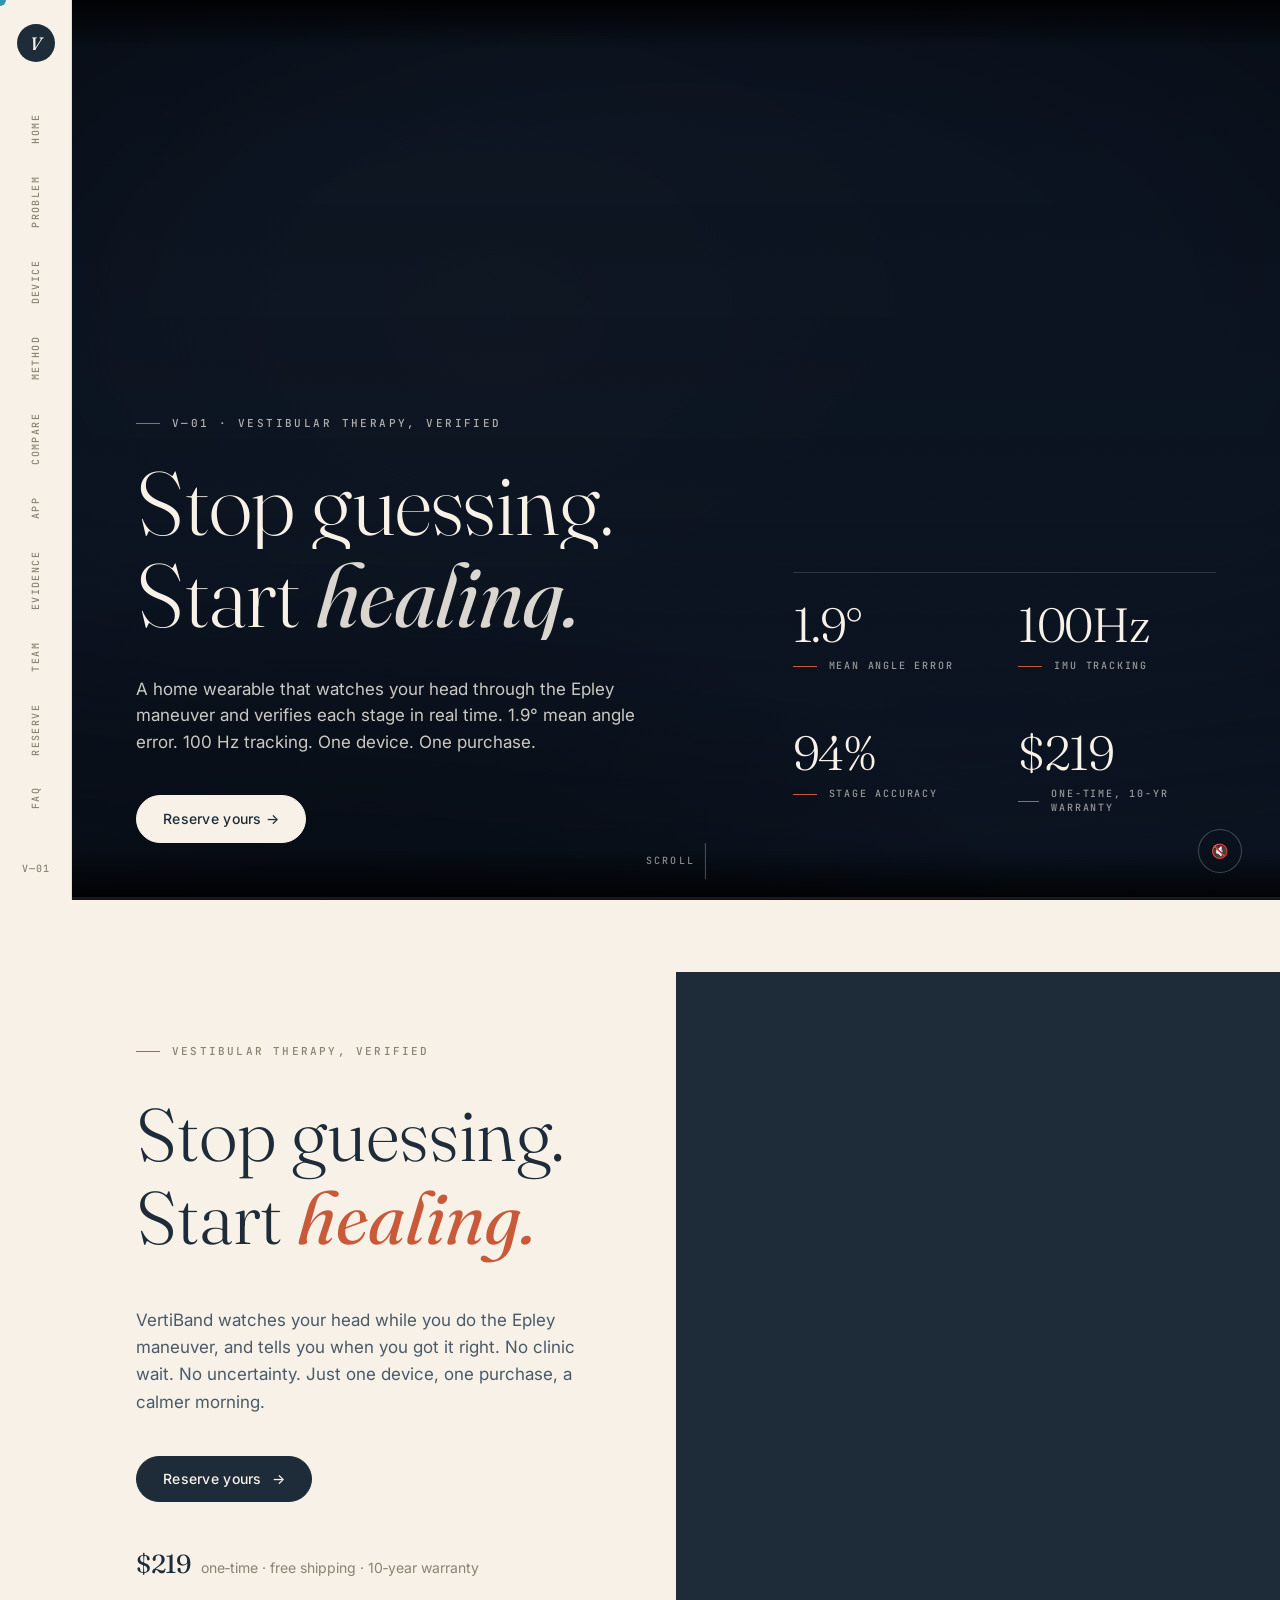
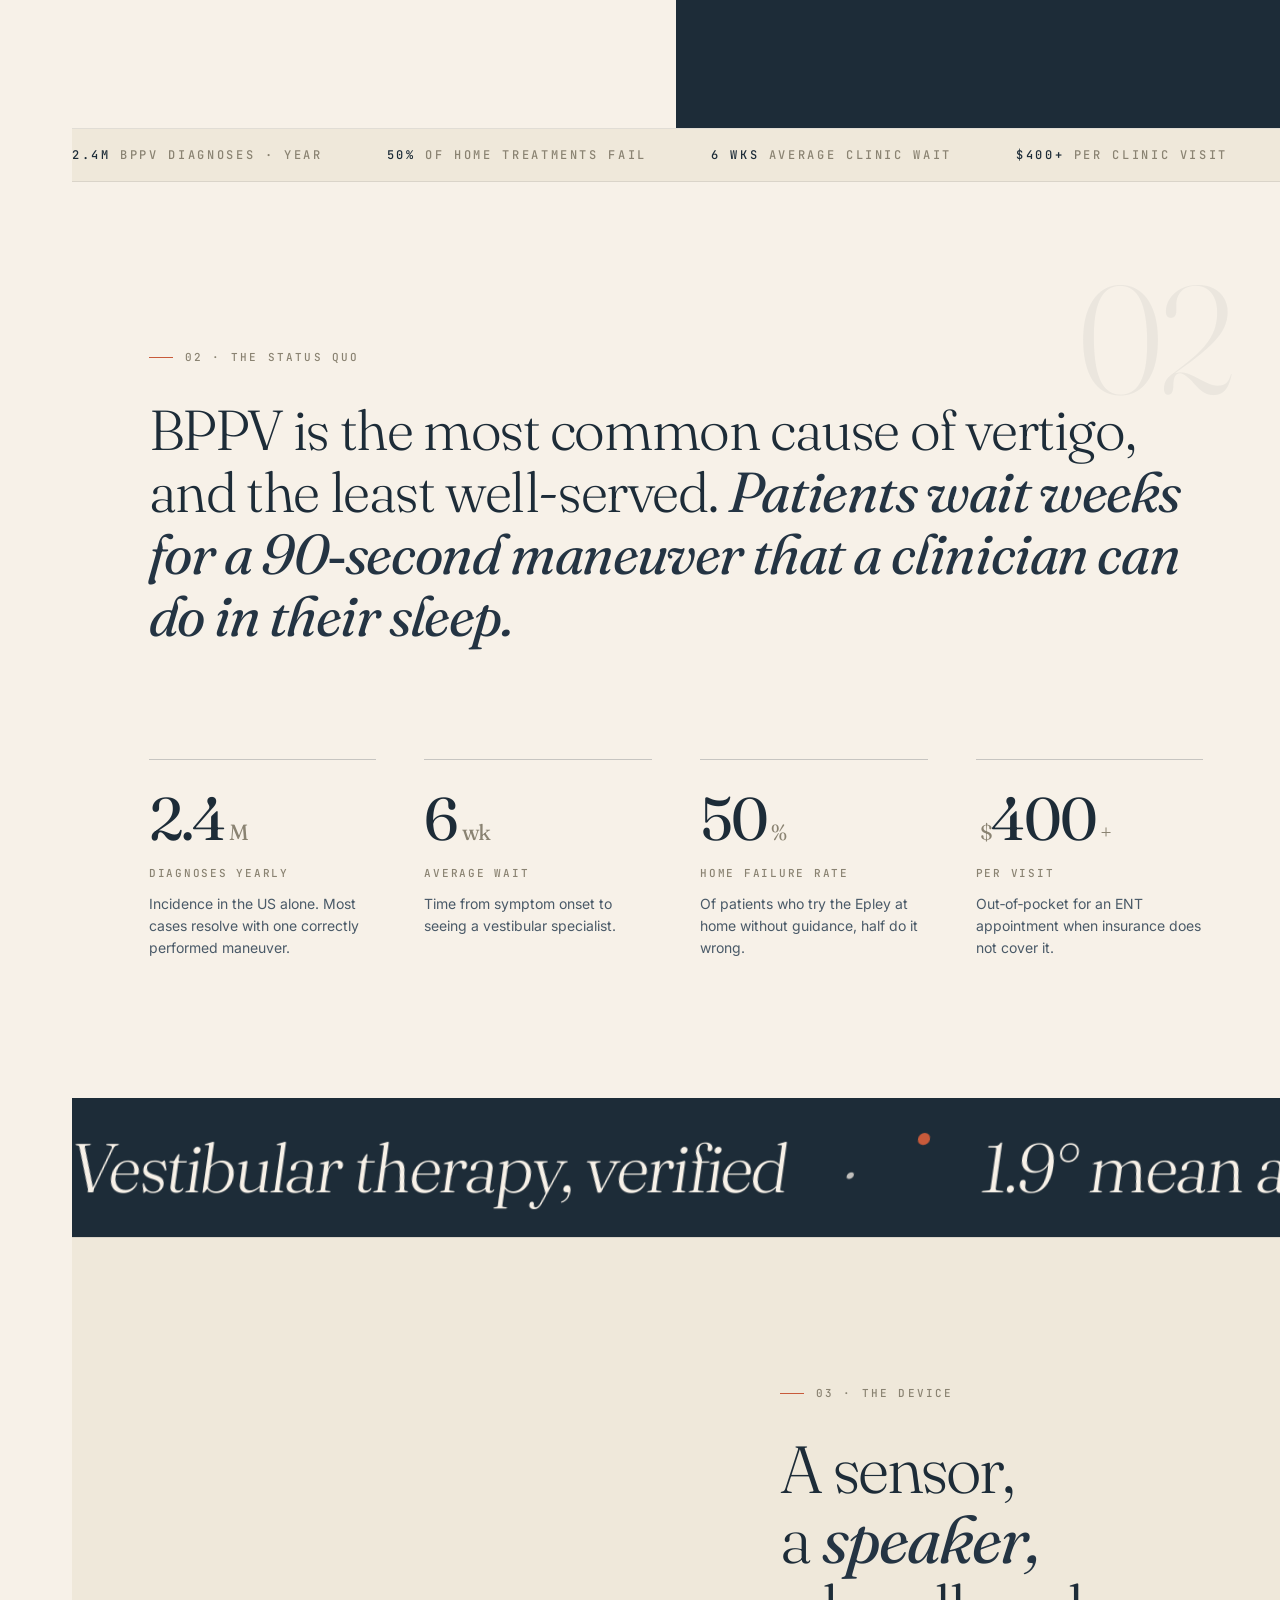
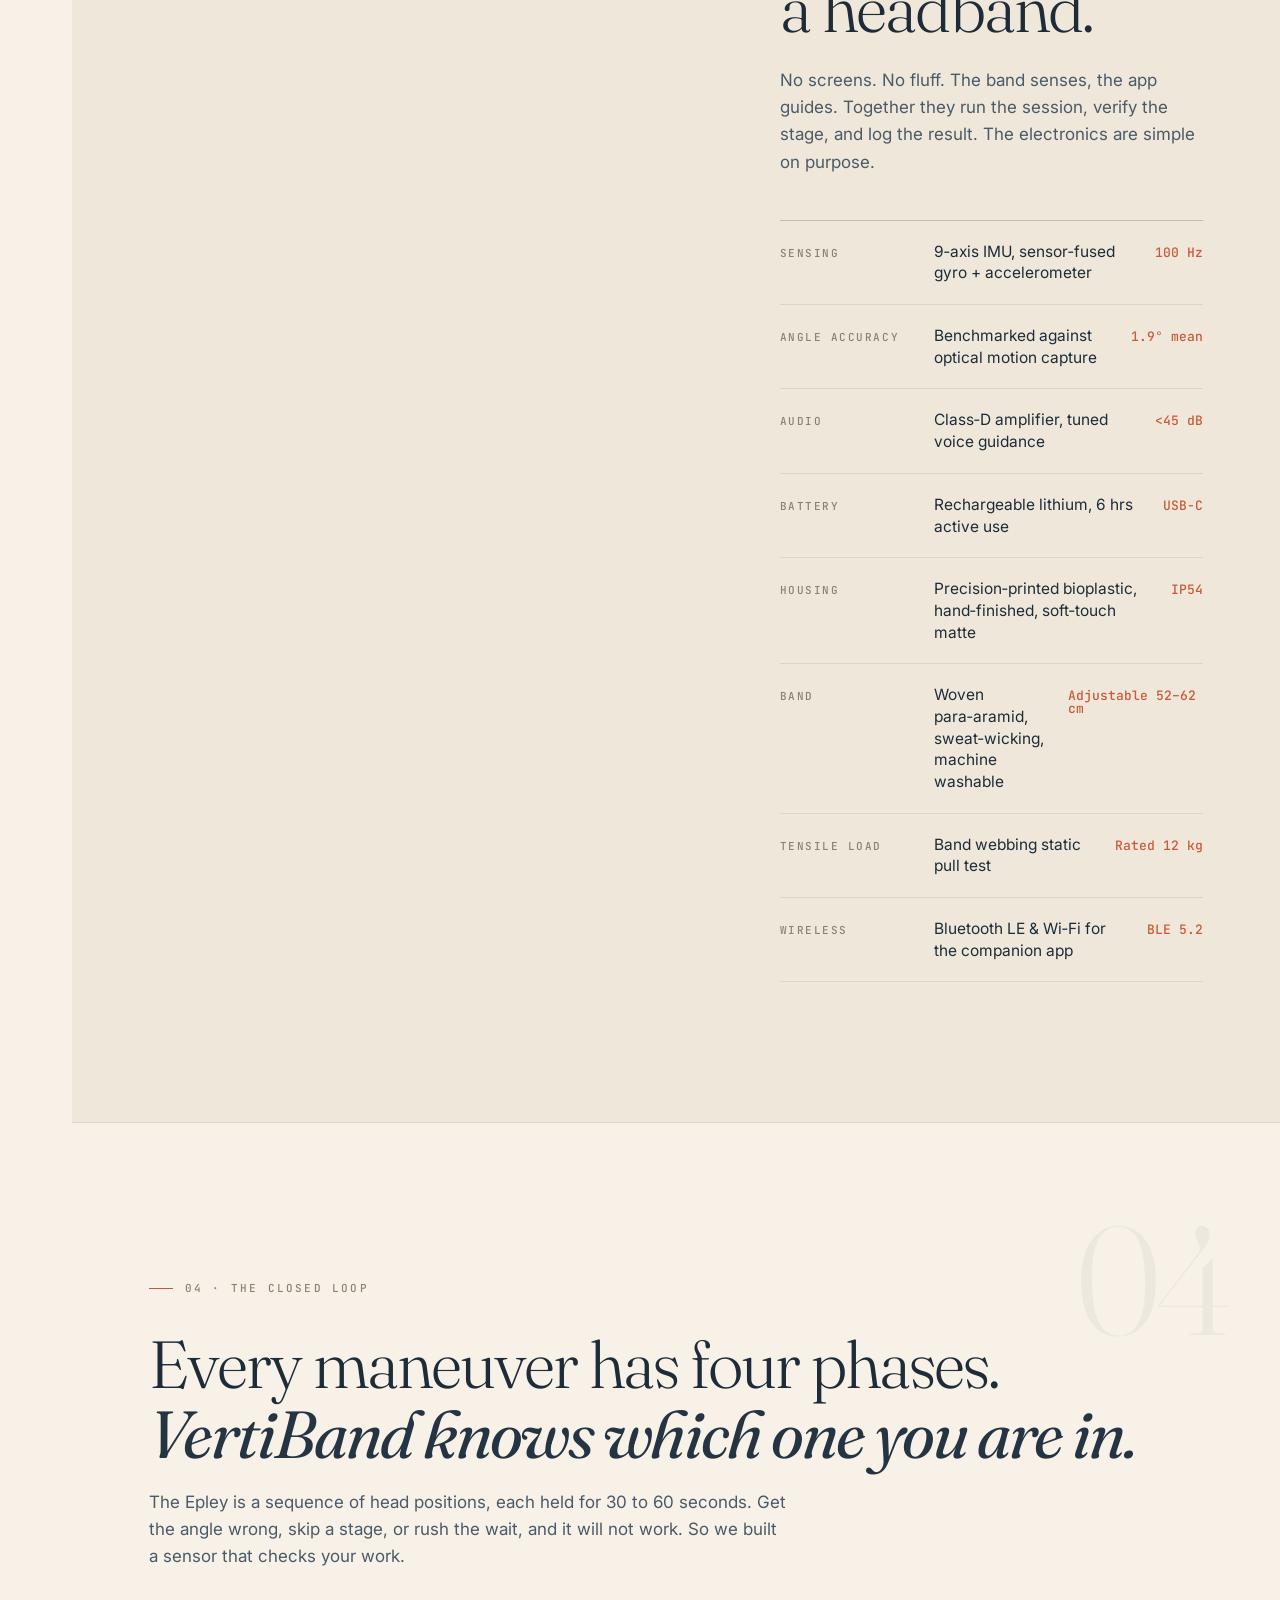
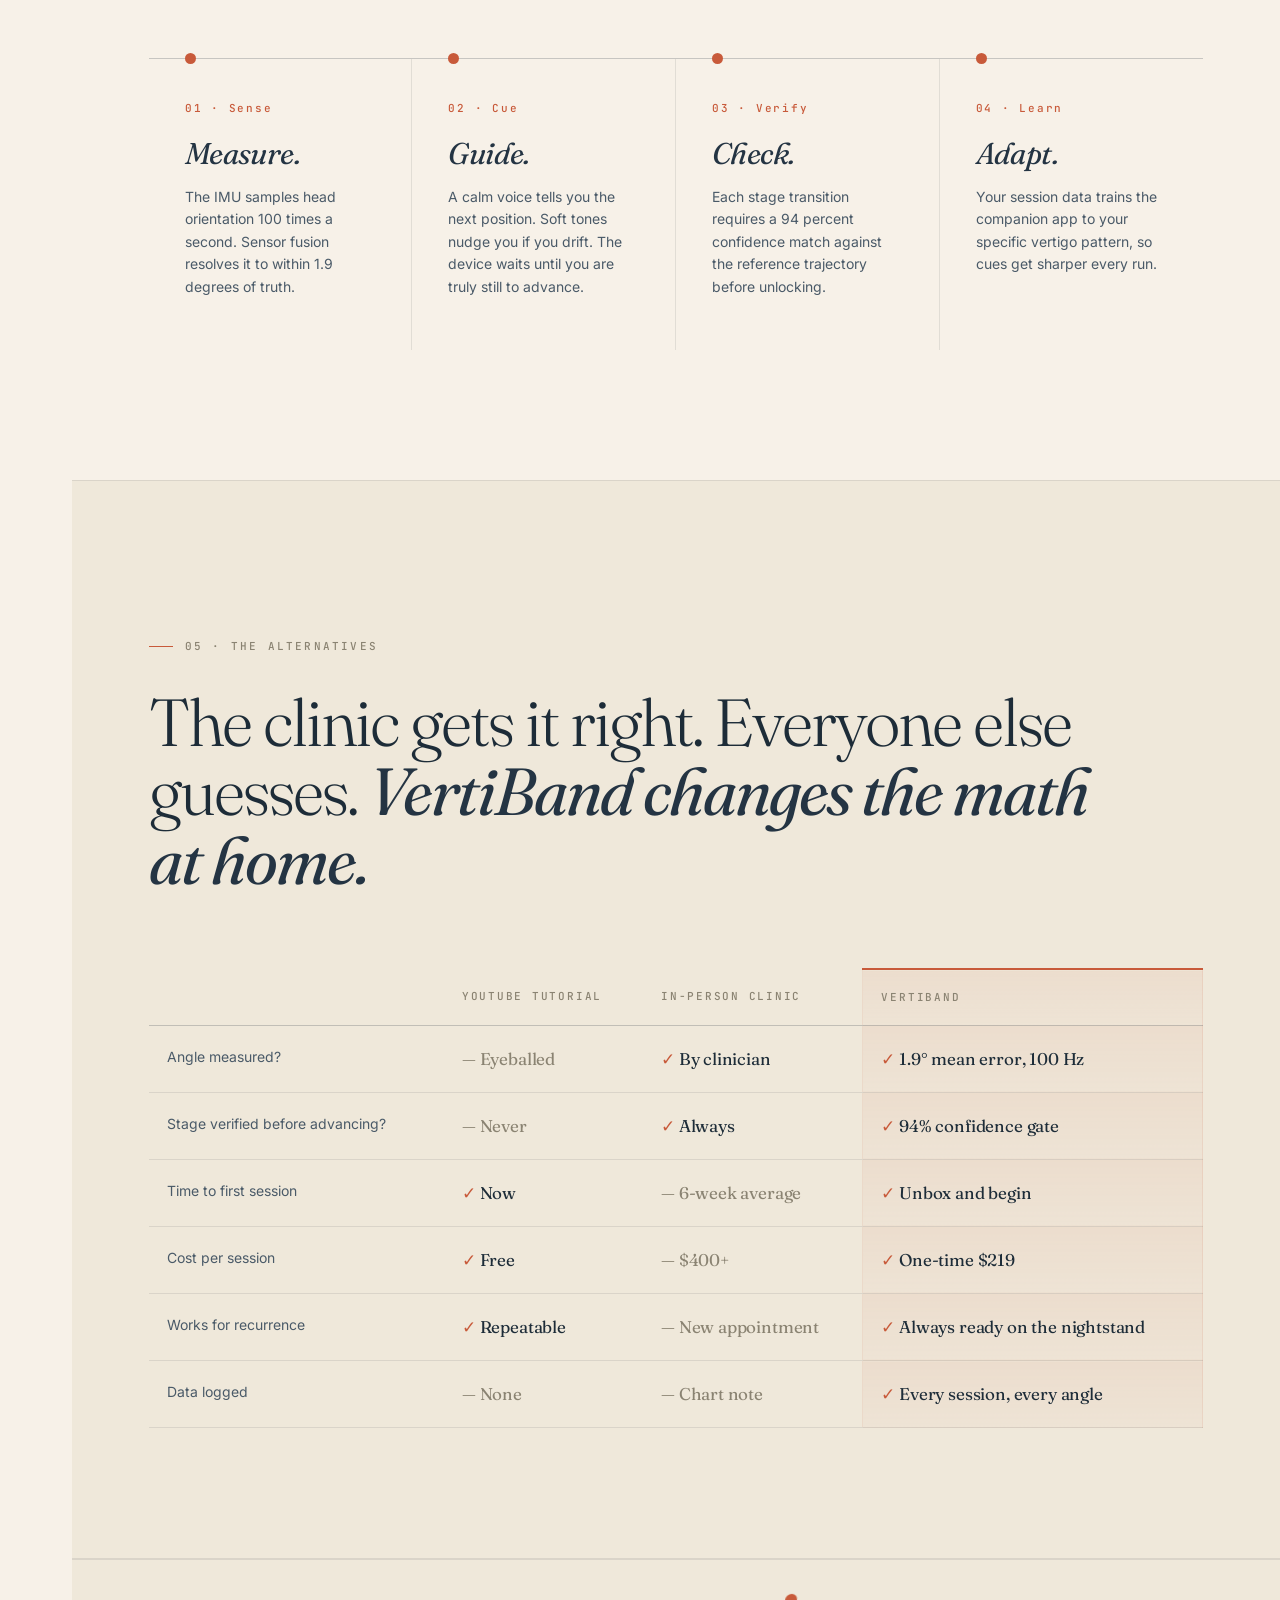
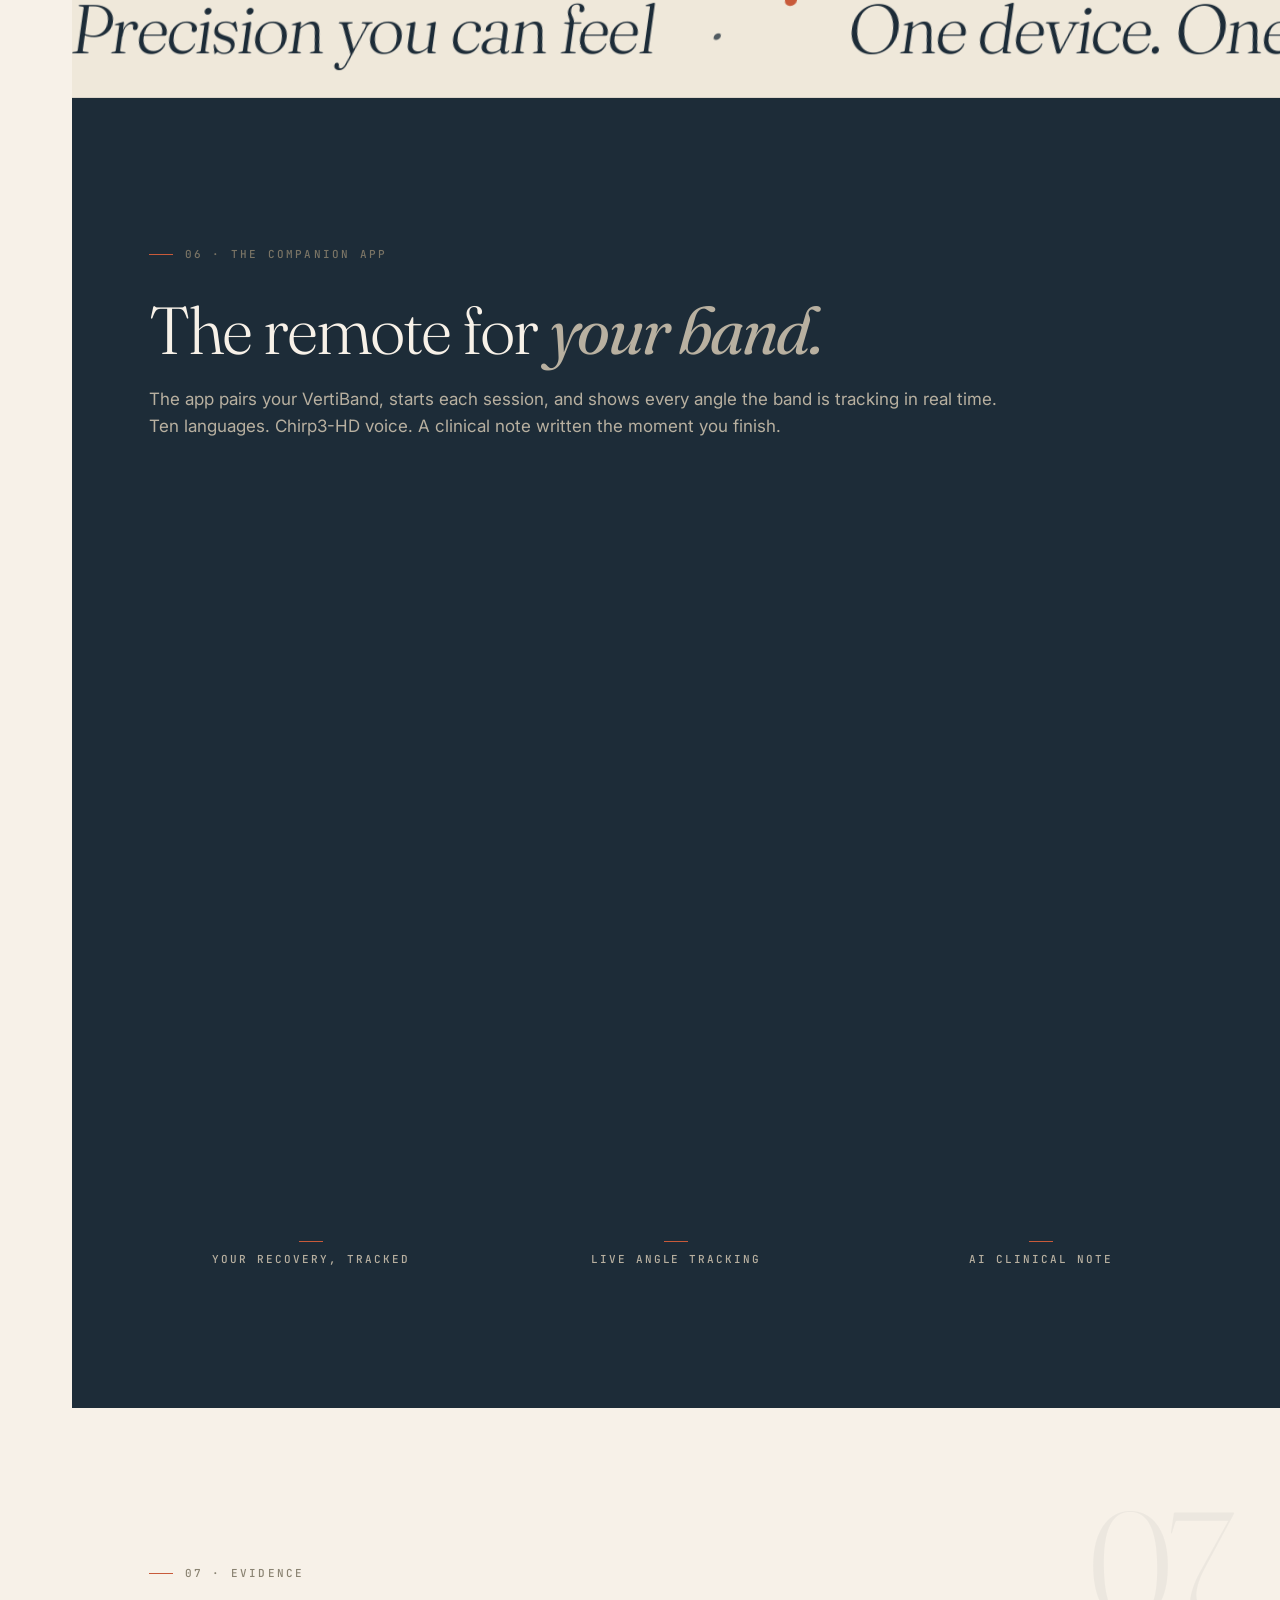
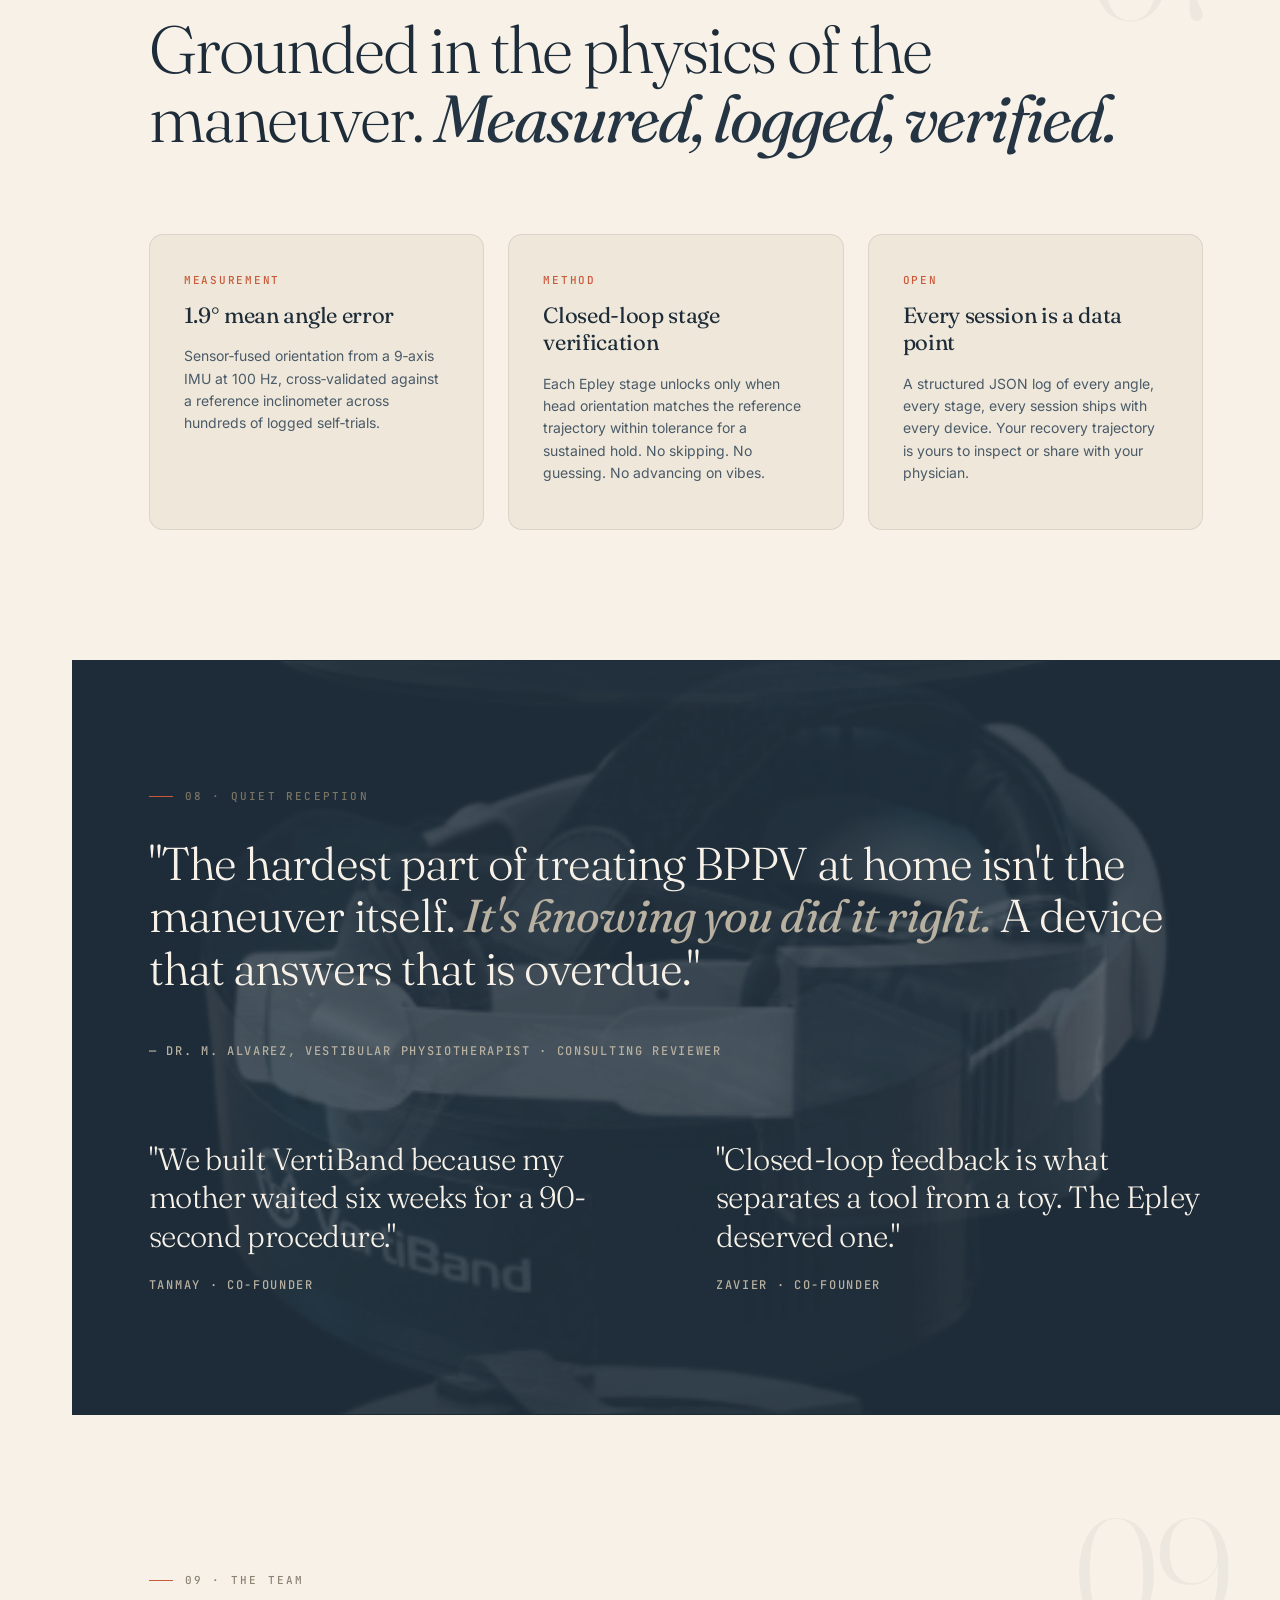
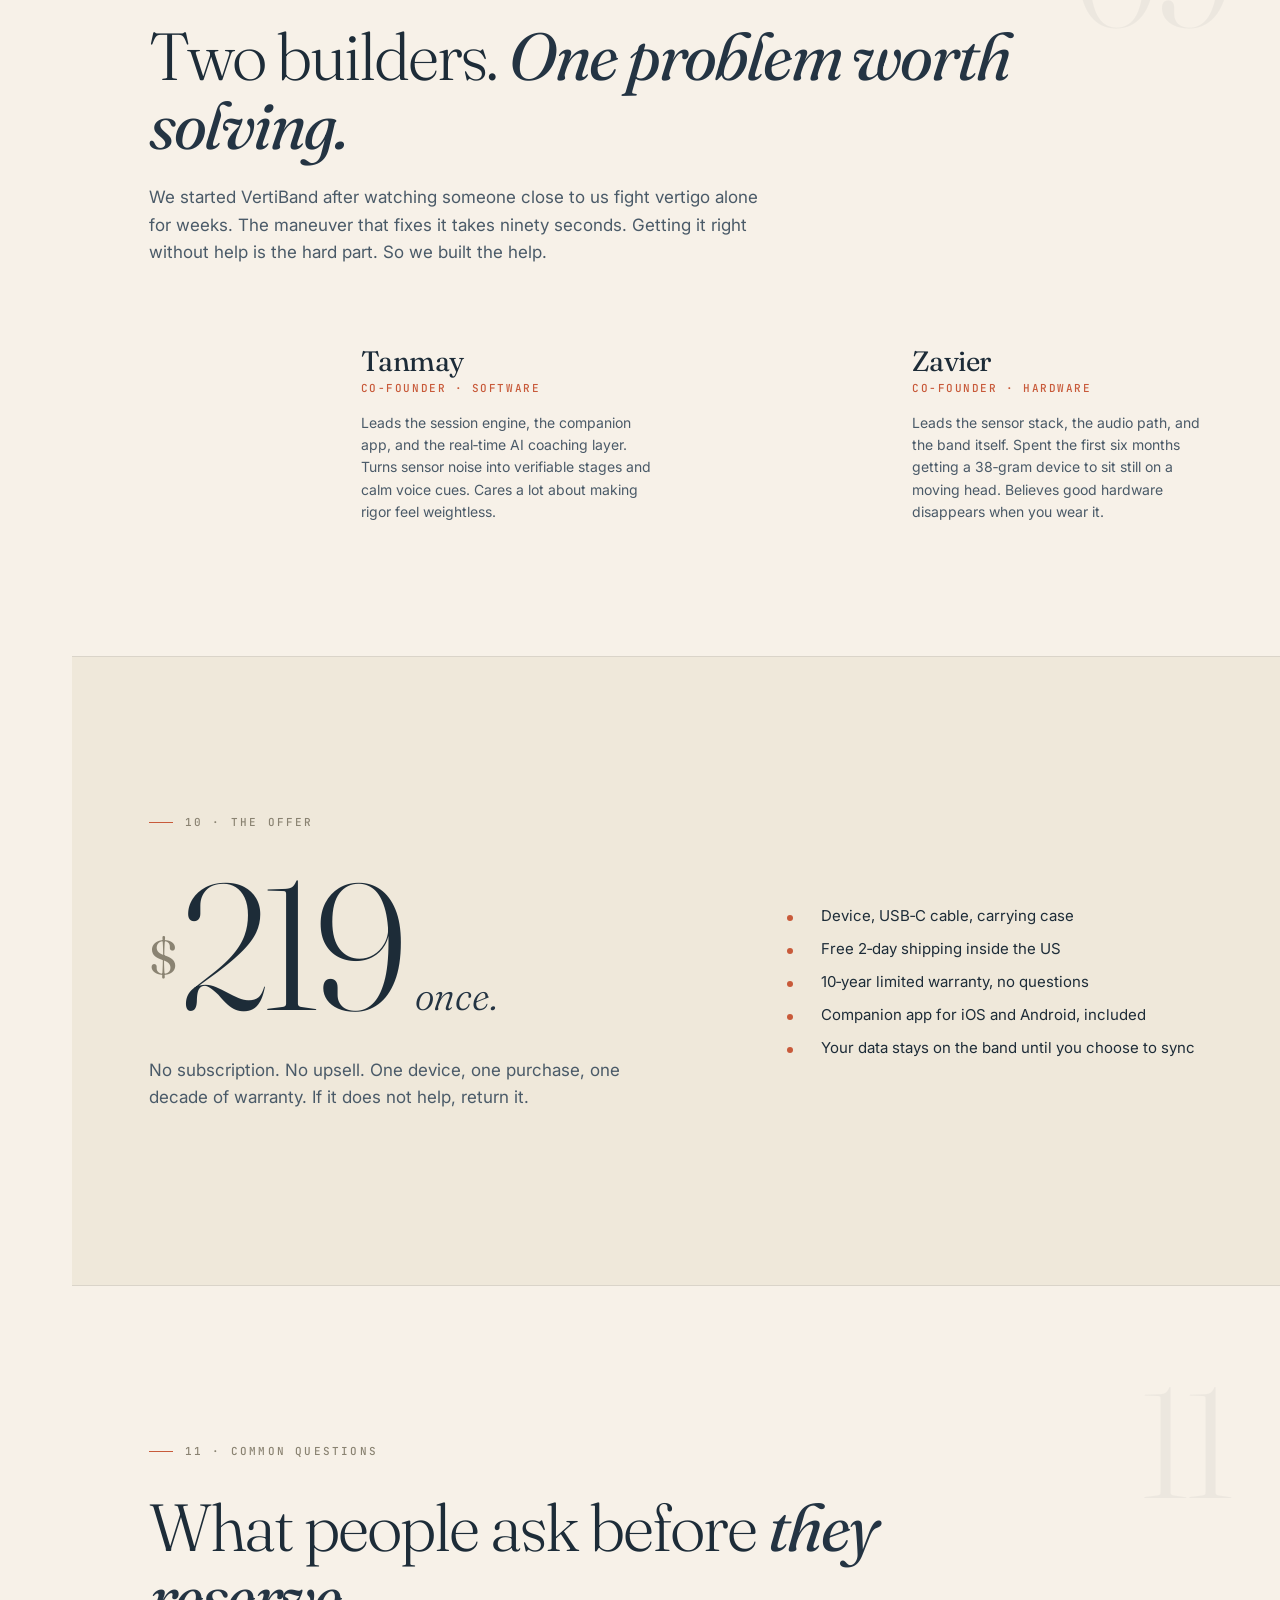
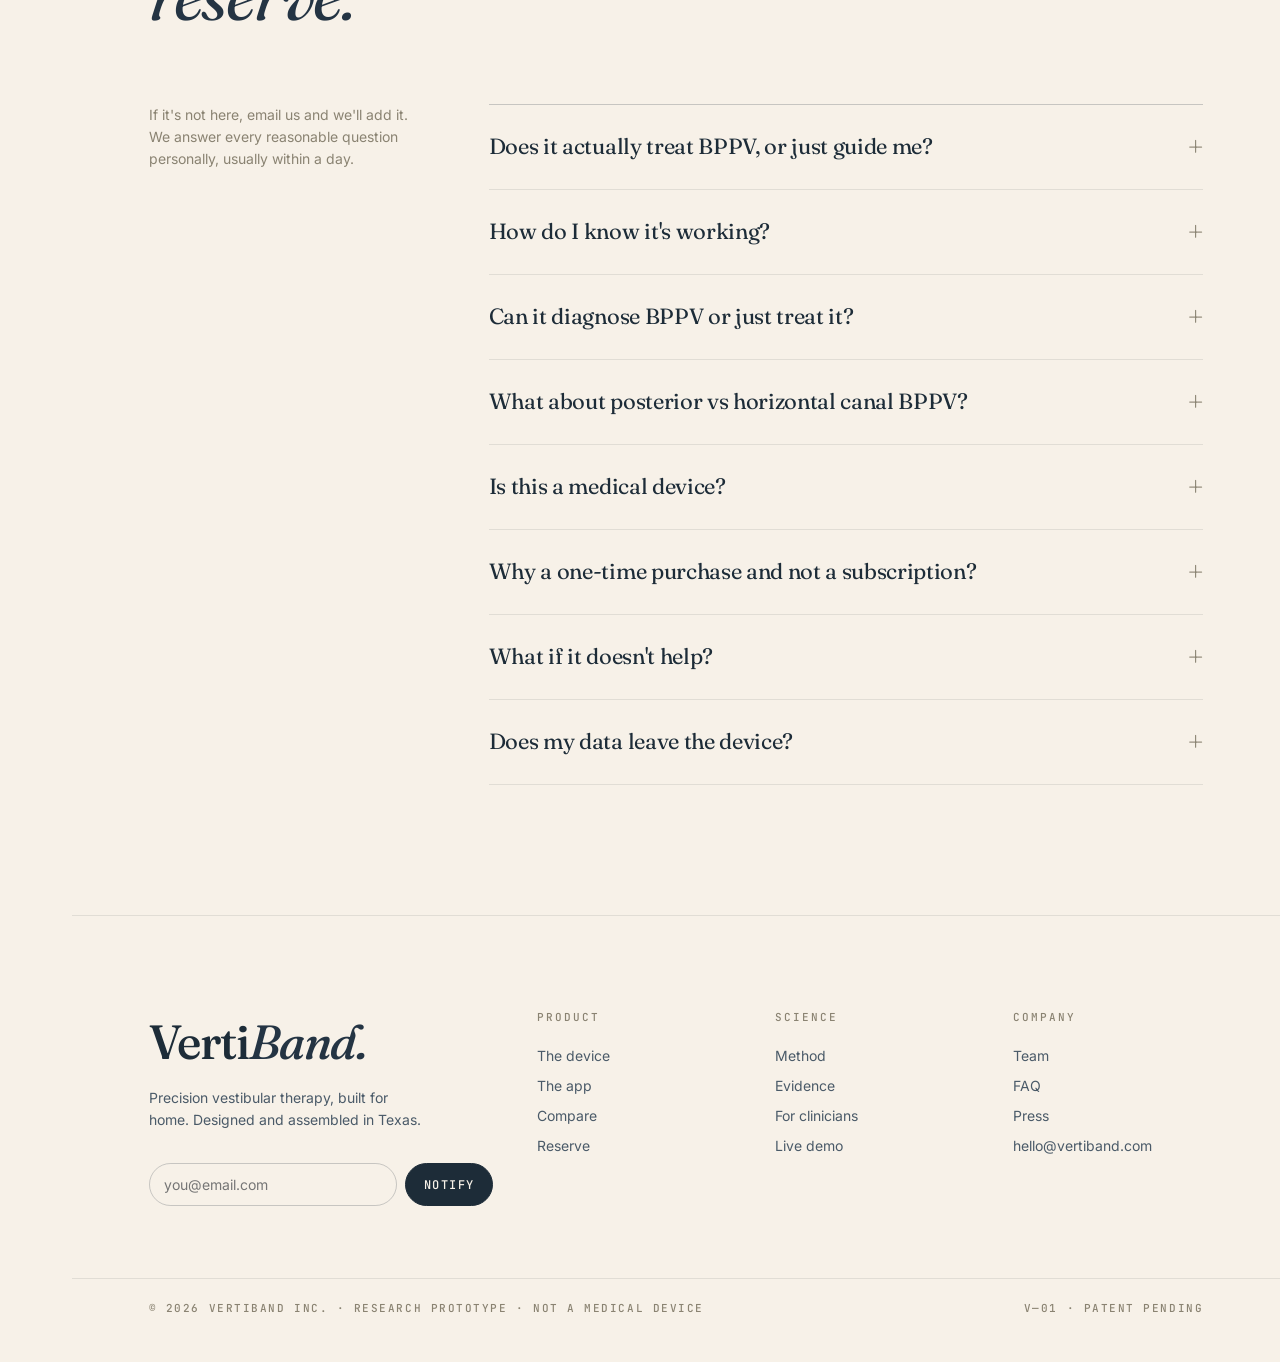
==== commit 832b5d59: "Add Namma-style blur-to-clear hero + curtain media reveals Two moves stolen from studionamma.com tha" ====
--- a/index.html
+++ b/index.html
@@ -880,6 +880,19 @@
   .hero .lede .wr, .hero .lede .wi { display: inline-block; }
   .word-fade .wi { opacity: 0.25; transition: opacity 520ms var(--ease); }
   .word-fade.in .wi { opacity: 1; }
+
+  /* Namma-style curtain overlay over hero/device/phone media. GSAP
+     animates its clip-path from a full cover down to a zero-height
+     strip at the bottom — reveals the image top-first. */
+  .media-curtain {
+    position: absolute; inset: 0; z-index: 5;
+    background: var(--paper-2);
+    pointer-events: none;
+    clip-path: inset(0 0 0 0);
+    will-change: clip-path;
+  }
+  .media-curtain.dark { background: var(--ink); }
+  .hero .right .stage, .device .photo, .appshow .phone, .teamcard .pic { position: relative; }
 
   /* Primary CTAs: magnetic cursor shimmer */
   .btn.primary, .film .inner .btn.primary {
@@ -2146,6 +2159,59 @@
     draw();
   })();
 
+  // ────────── NAMMA-STYLE: HERO BLUR-TO-CLEAR + MEDIA CURTAIN ─────
+  // Two moves pulled from studionamma.com that fit an editorial
+  // clinical site:
+  //   1. Hero h1 lines enter with filter:blur(10px) → blur(0), opacity
+  //      0 → 1, staggered. Much calmer than a y-rise, reads as a camera
+  //      pulling focus on the copy.
+  //   2. Every key media asset (hero product shot, device photo, each
+  //      phone mock, team photos) gets a paper-or-ink curtain overlay
+  //      that retracts upward via clip-path as the media enters view.
+  (function(){
+    if (typeof gsap === 'undefined') return;
+    const reduced = matchMedia('(prefers-reduced-motion: reduce)').matches;
+    if (reduced) return;
+
+    // 1. Hero blur-to-clear
+    const heroLines = document.querySelectorAll('.film .inner h1 .l1 > span, .film .inner h1 .l2 > span');
+    if (heroLines.length) {
+      heroLines.forEach(el => {
+        el.style.animation = 'none';
+        el.style.transform = 'none';
+      });
+      gsap.set(heroLines, { opacity: 0, filter: 'blur(10px)' });
+      gsap.to(heroLines, {
+        opacity: 1, filter: 'blur(0px)',
+        duration: 1.1, ease: 'power2.out',
+        stagger: 0.18, delay: 0.3,
+      });
+    }
+
+    // 2. Media curtain reveals
+    const mediaTargets = [
+      { sel: '.hero .right .stage', theme: 'dark' },
+      { sel: '.device .photo', theme: 'paper' },
+      { sel: '.appshow .phone', theme: 'dark' },
+      { sel: '.teamcard .pic', theme: 'paper' },
+    ];
+    mediaTargets.forEach(({ sel, theme }) => {
+      document.querySelectorAll(sel).forEach(el => {
+        // Skip if already curtained or if the parent hides overflow
+        if (el.querySelector(':scope > .media-curtain')) return;
+        const curtain = document.createElement('div');
+        curtain.className = 'media-curtain' + (theme === 'dark' ? ' dark' : '');
+        el.appendChild(curtain);
+        gsap.to(curtain, {
+          clipPath: 'inset(0% 0% 100% 0%)',
+          duration: 1.1,
+          ease: 'power3.inOut',
+          scrollTrigger: { trigger: el, start: 'top 82%', once: true },
+        });
+      });
+    });
+  })();
+
   // ────────── BODY COPY PER-WORD FADE REVEAL ──────────
   // Takes every .lede and long body <p> under a section headline and
   // splits it into word spans that brighten from 0.25 to 1.0 with a
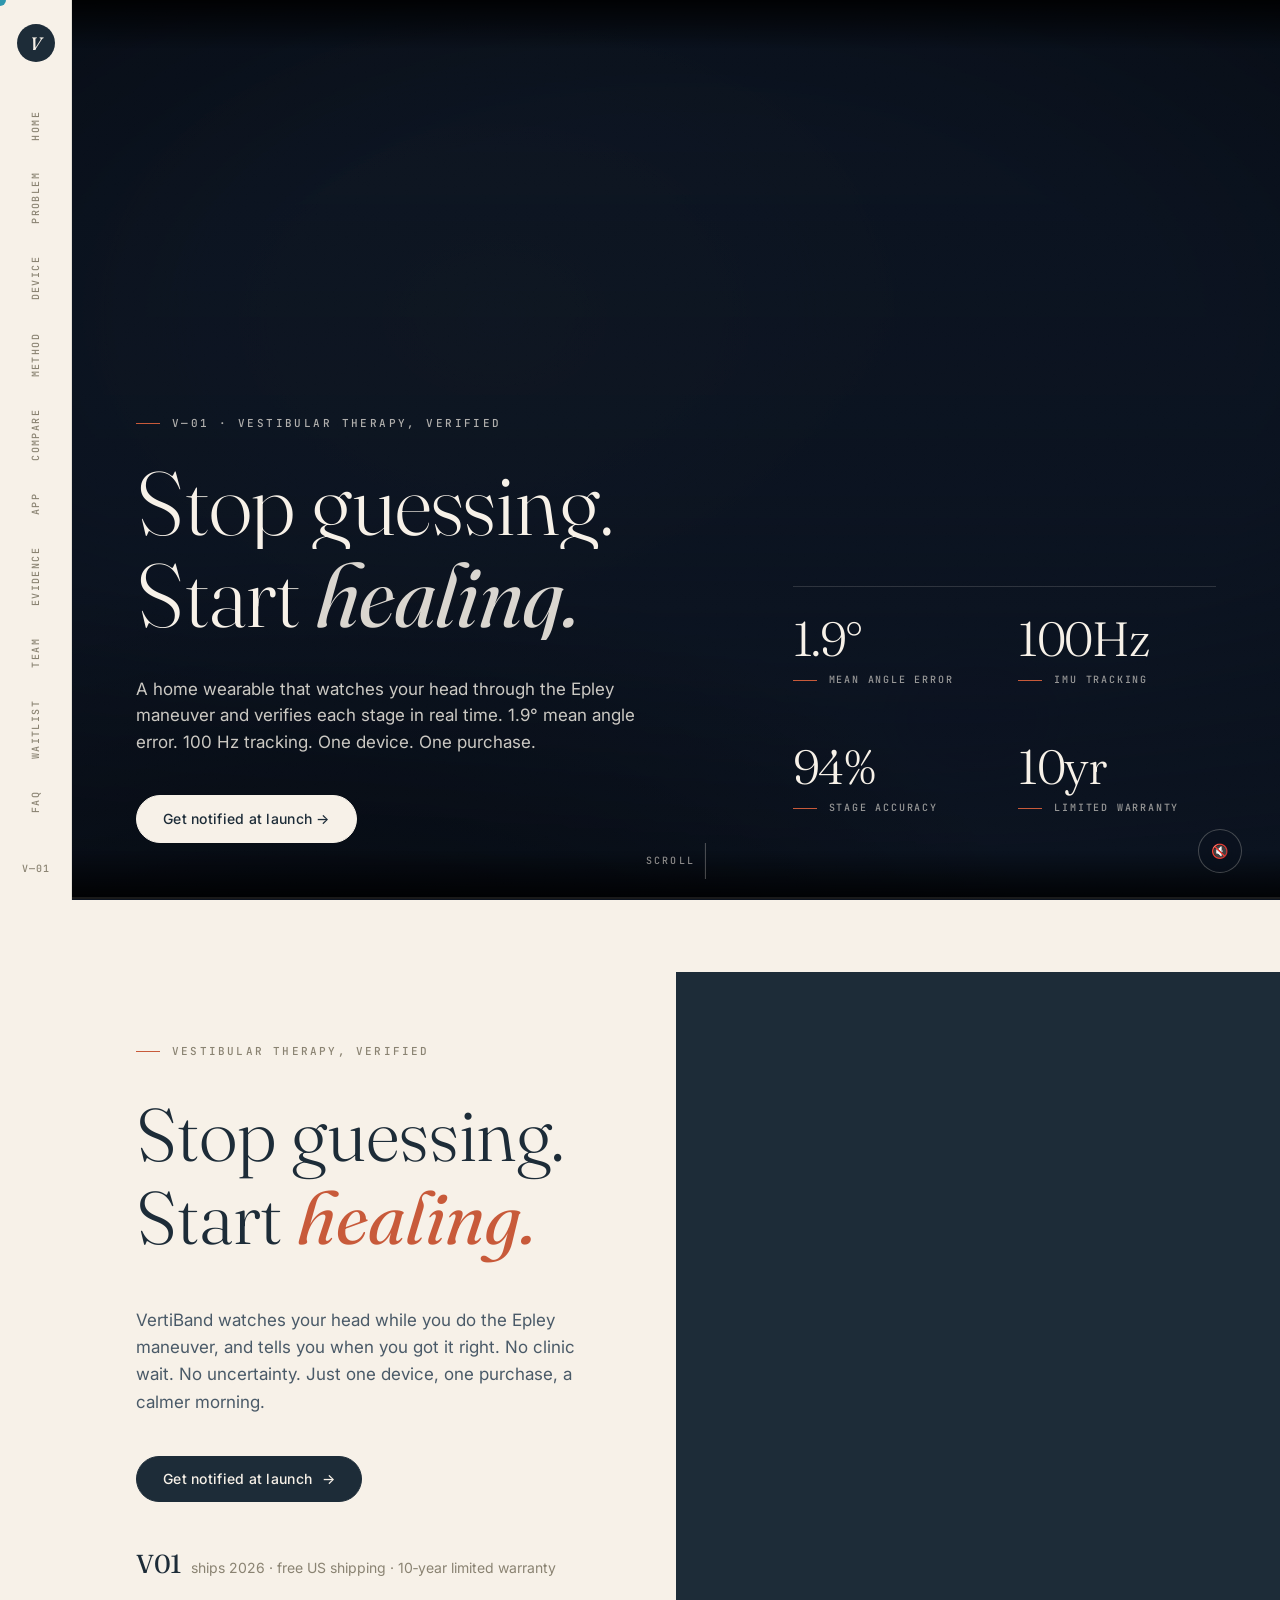
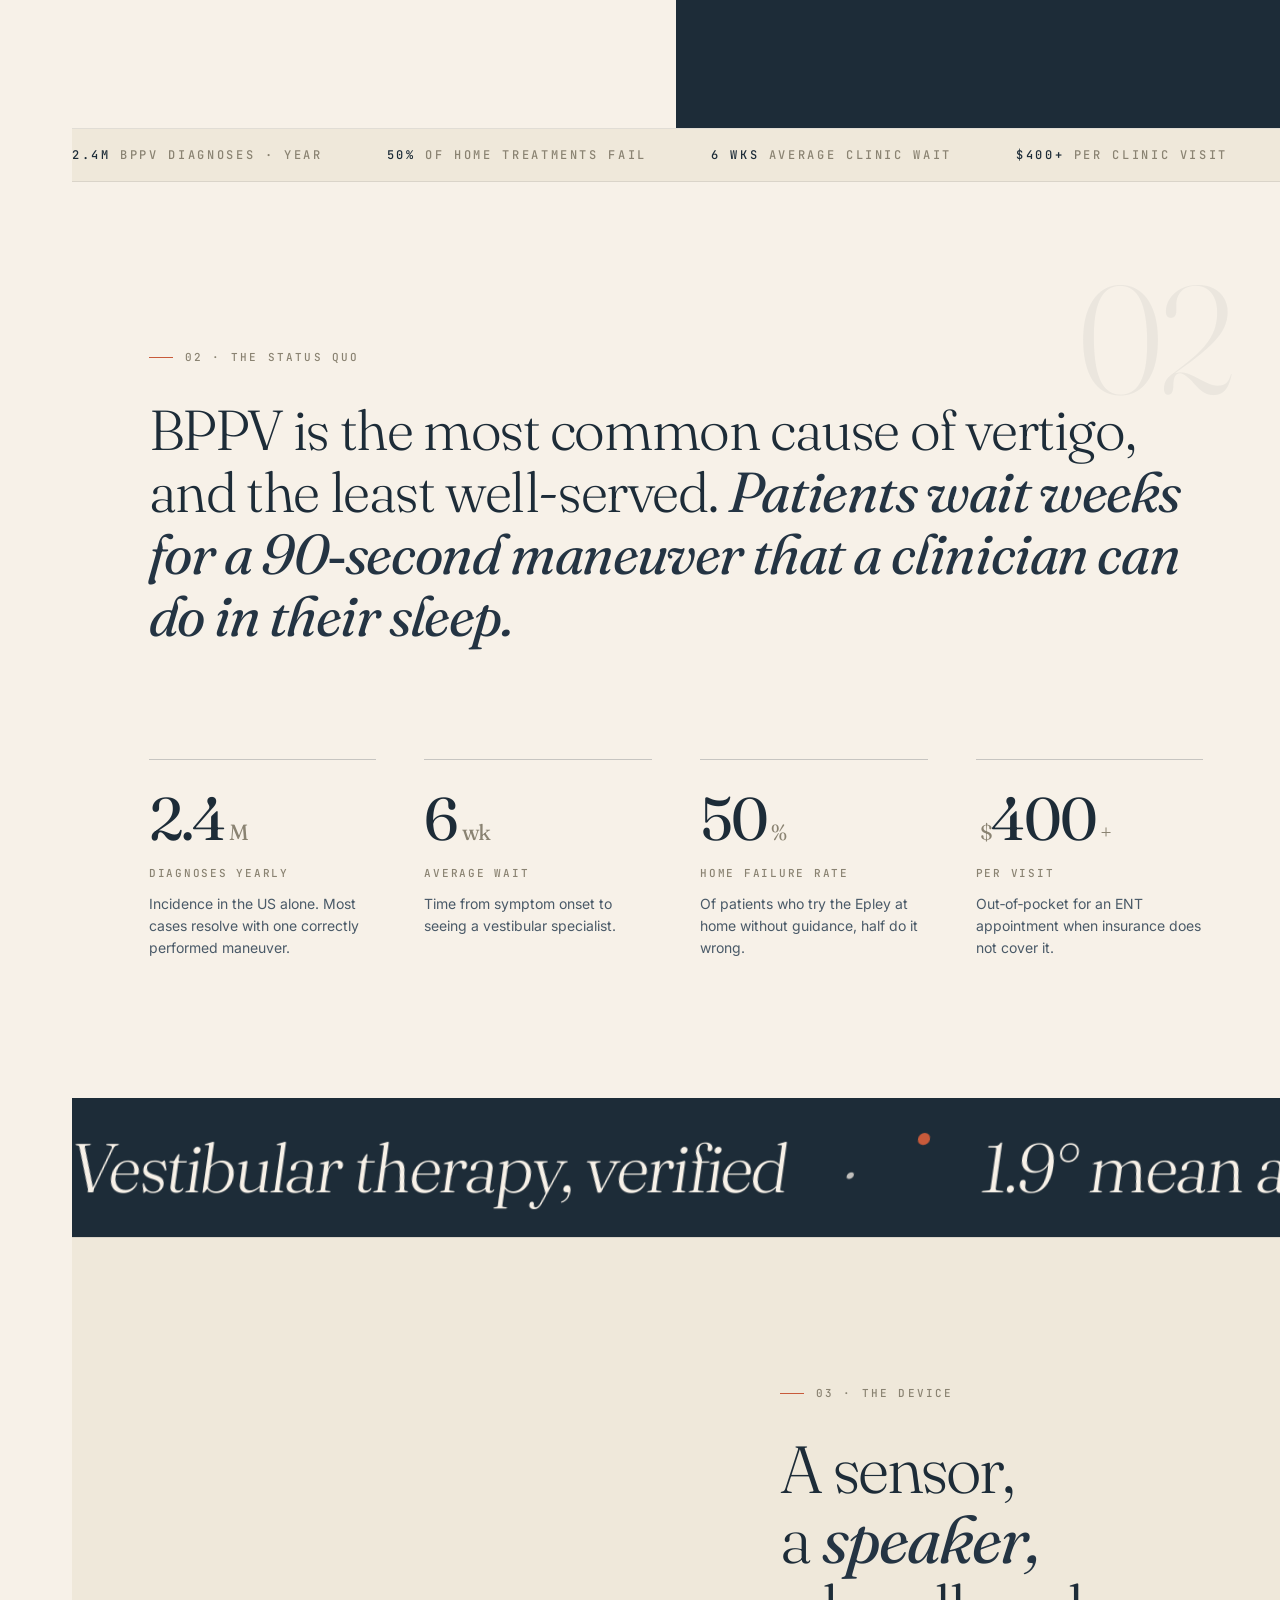
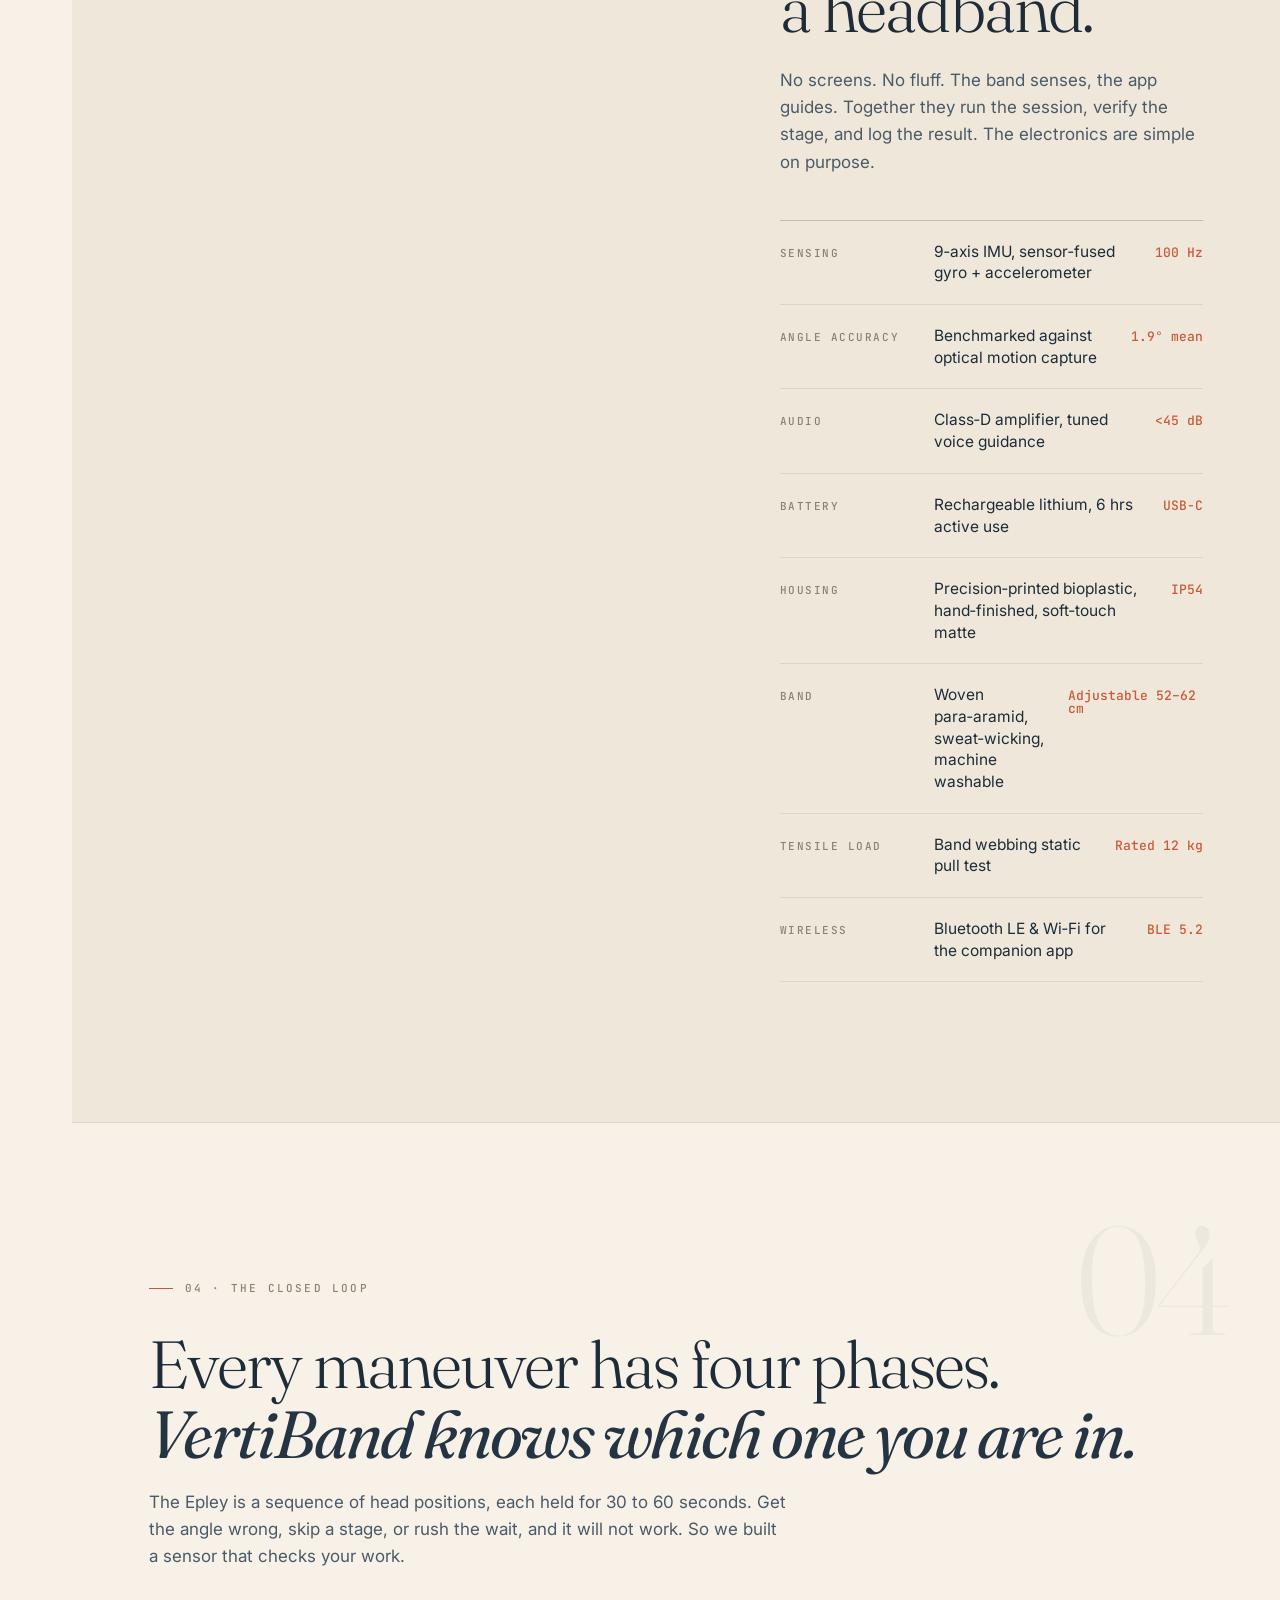
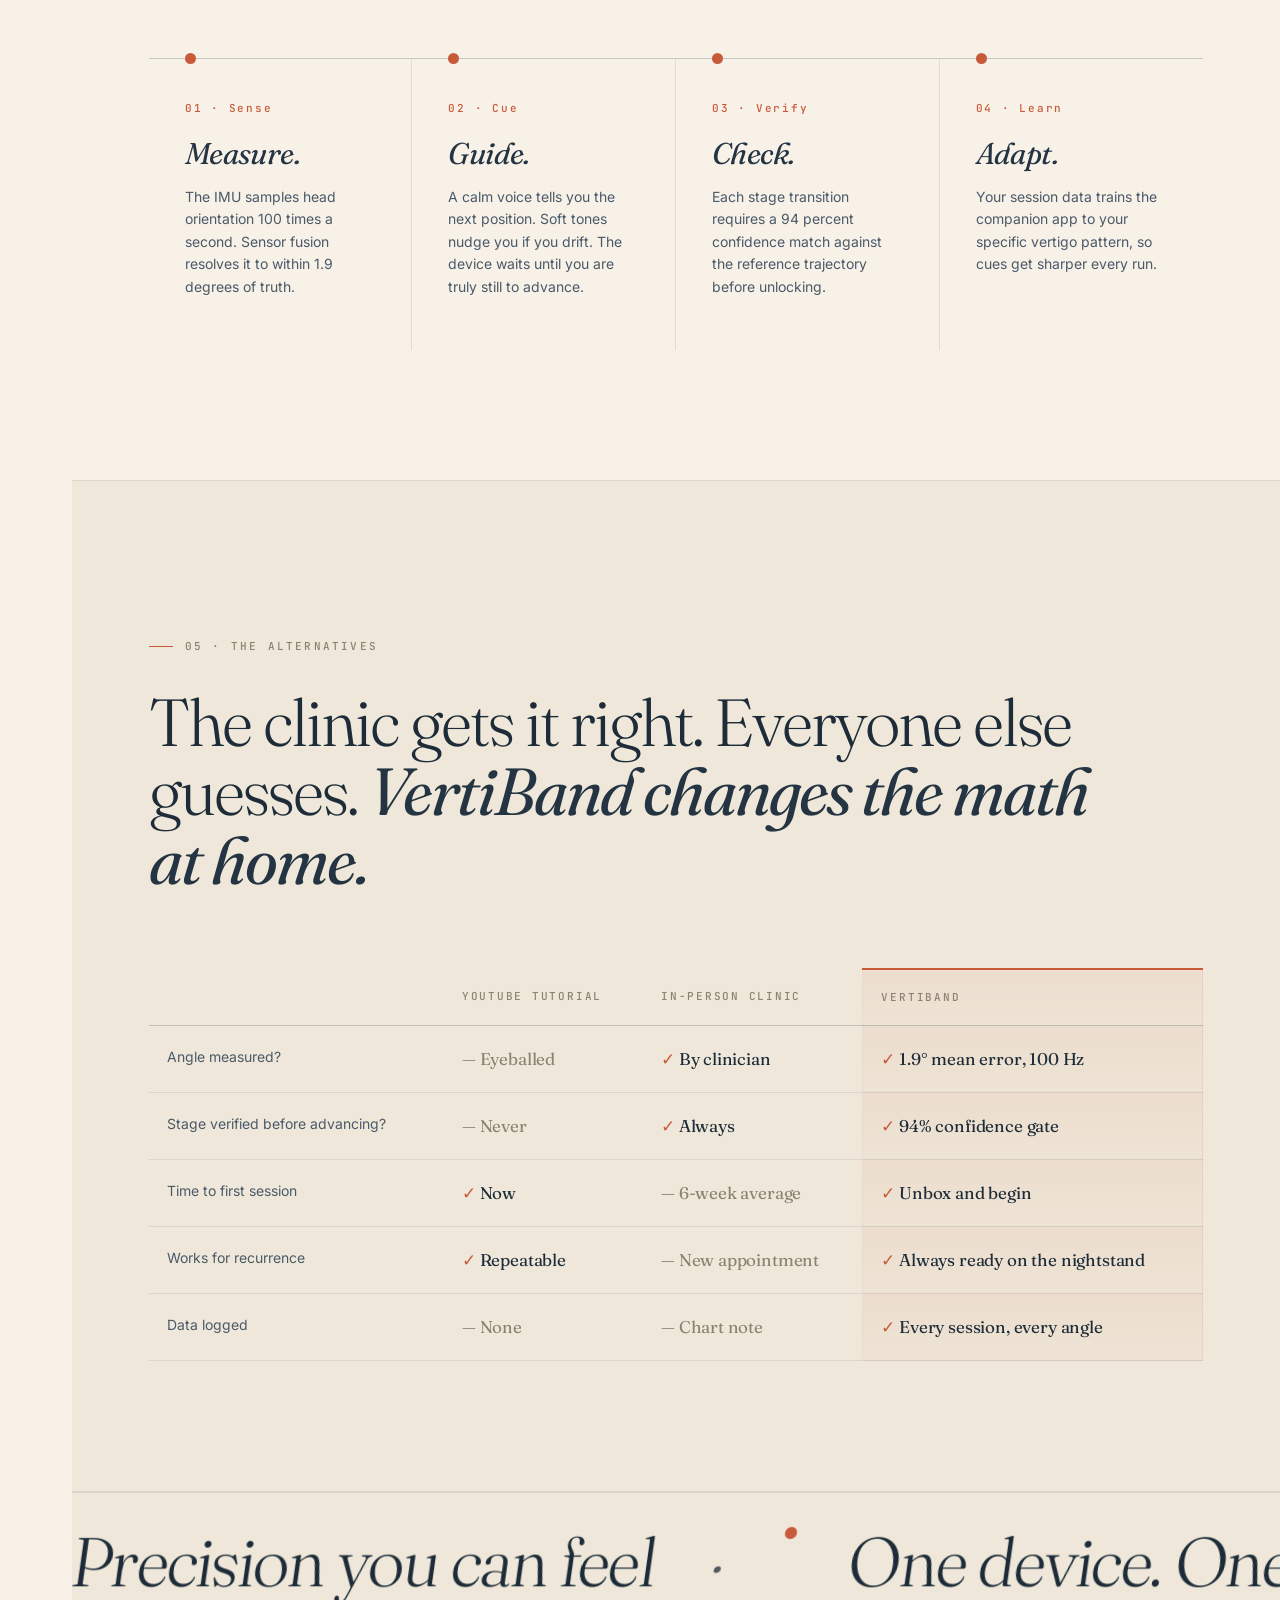
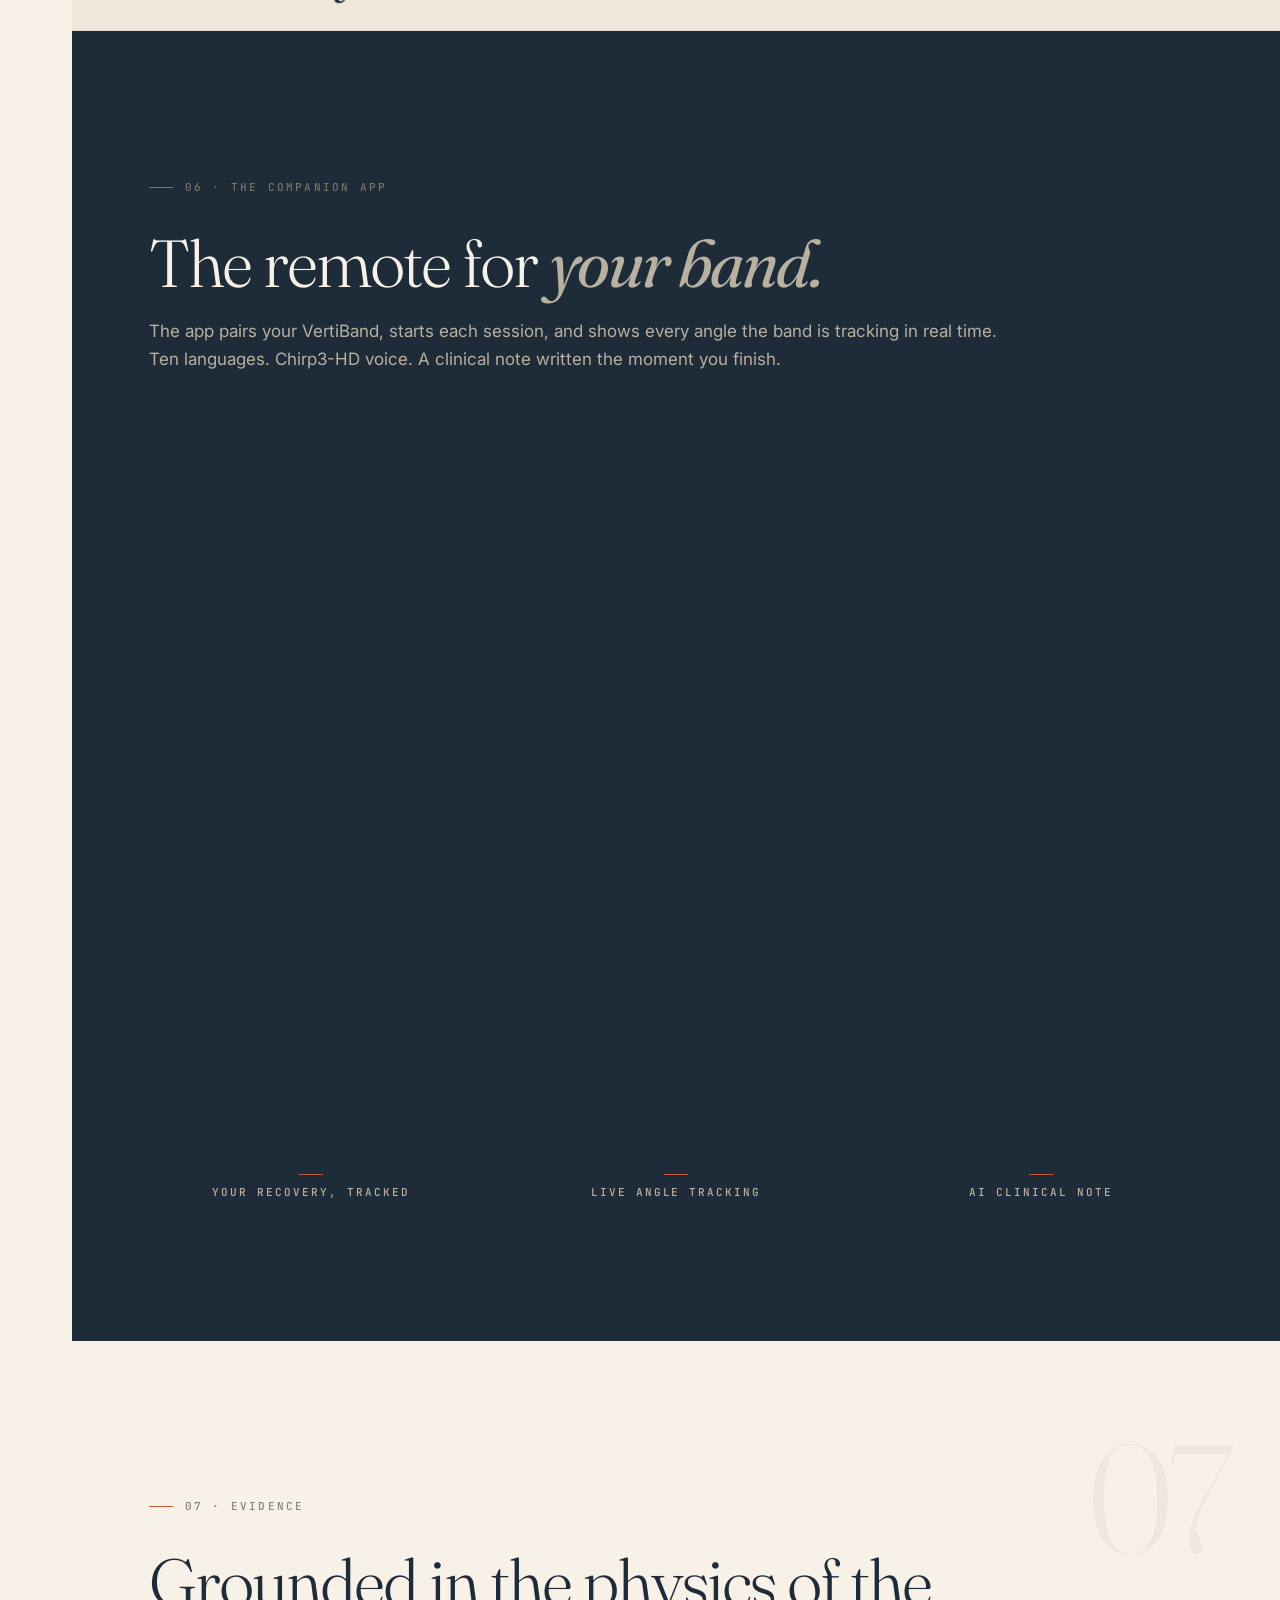
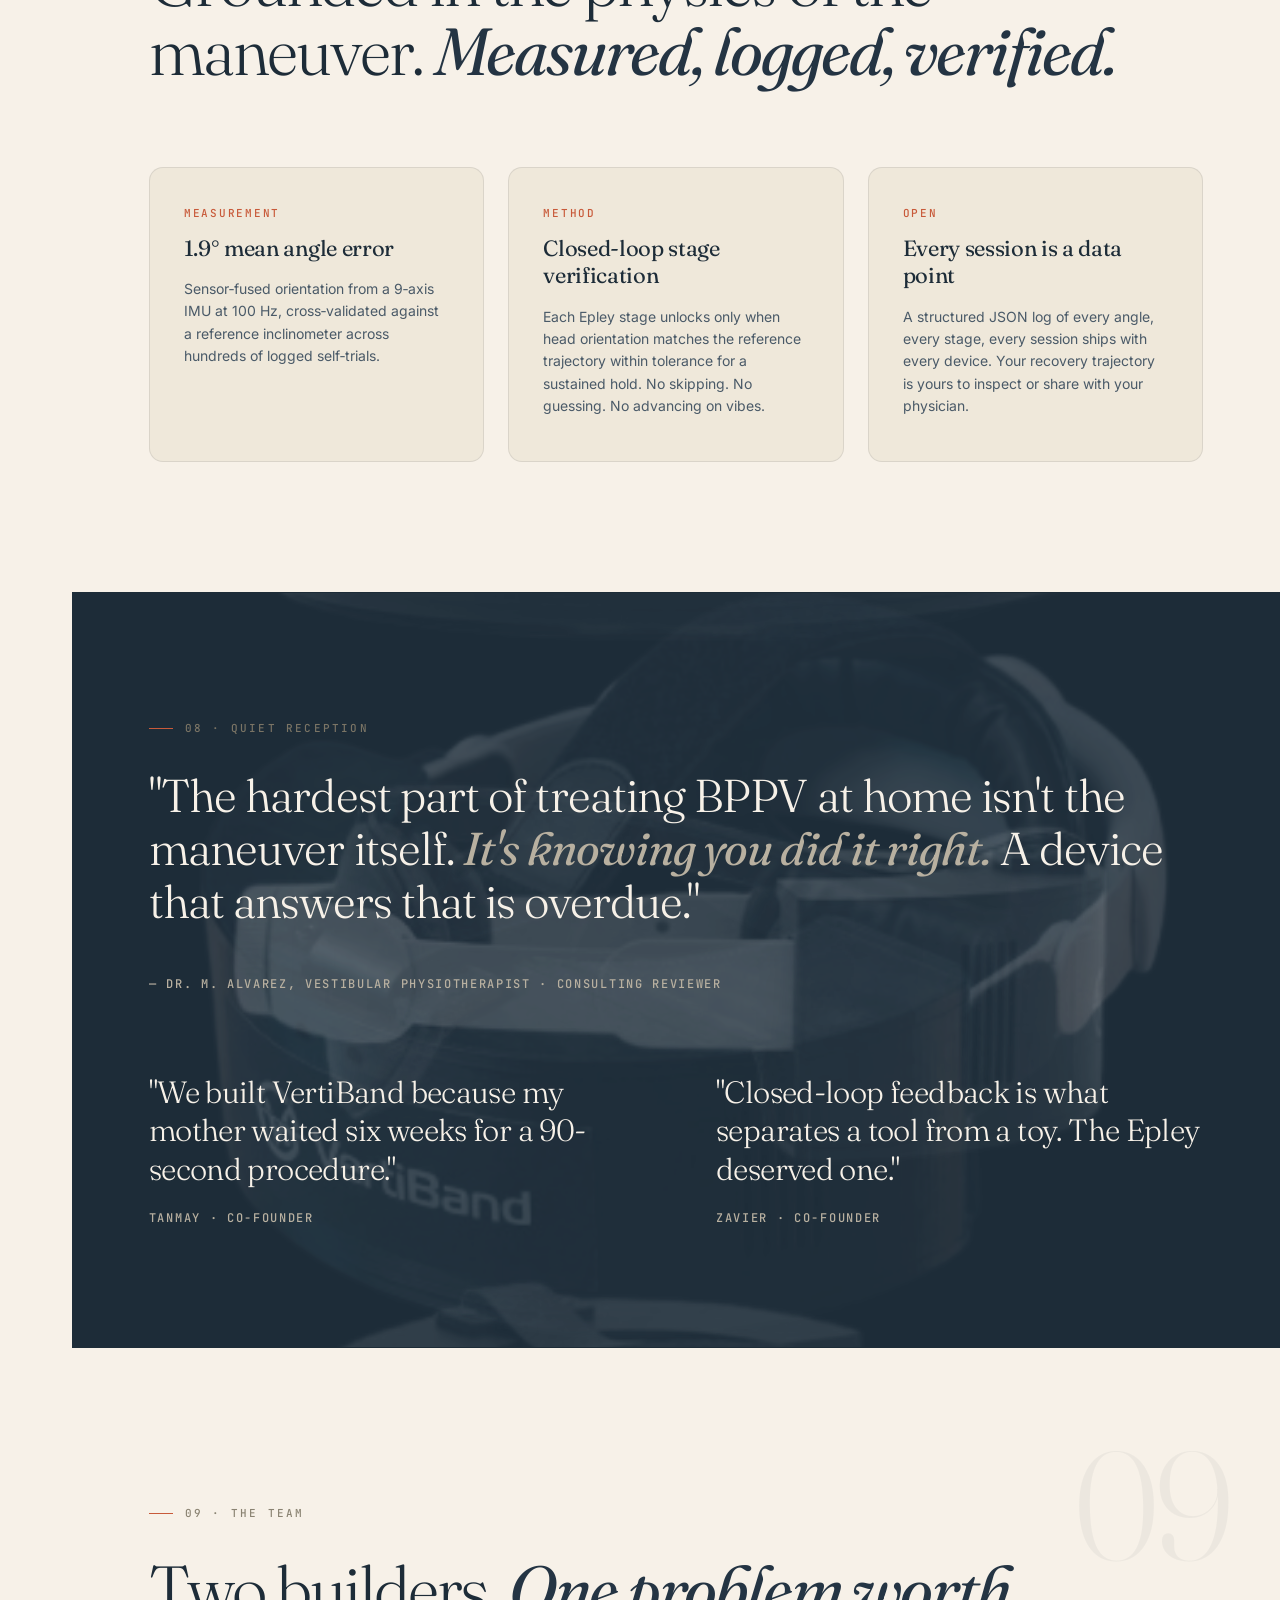
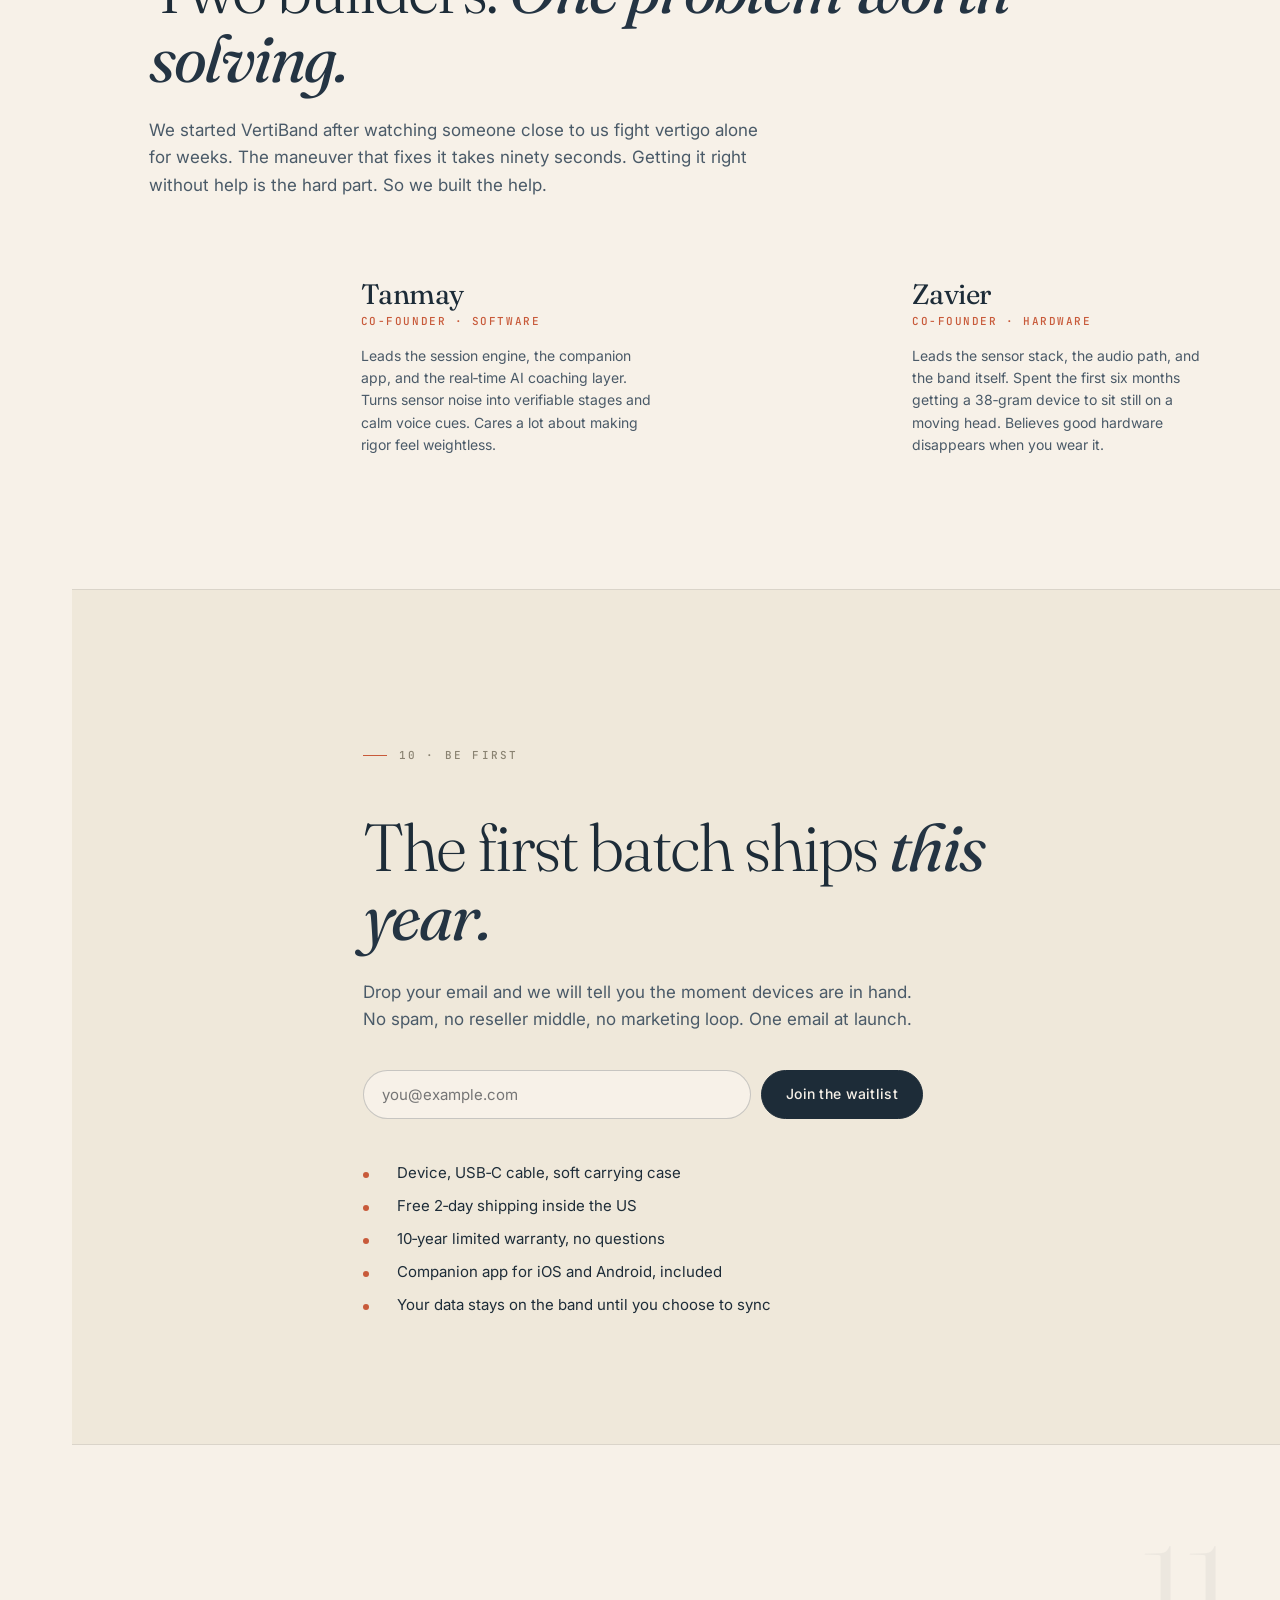
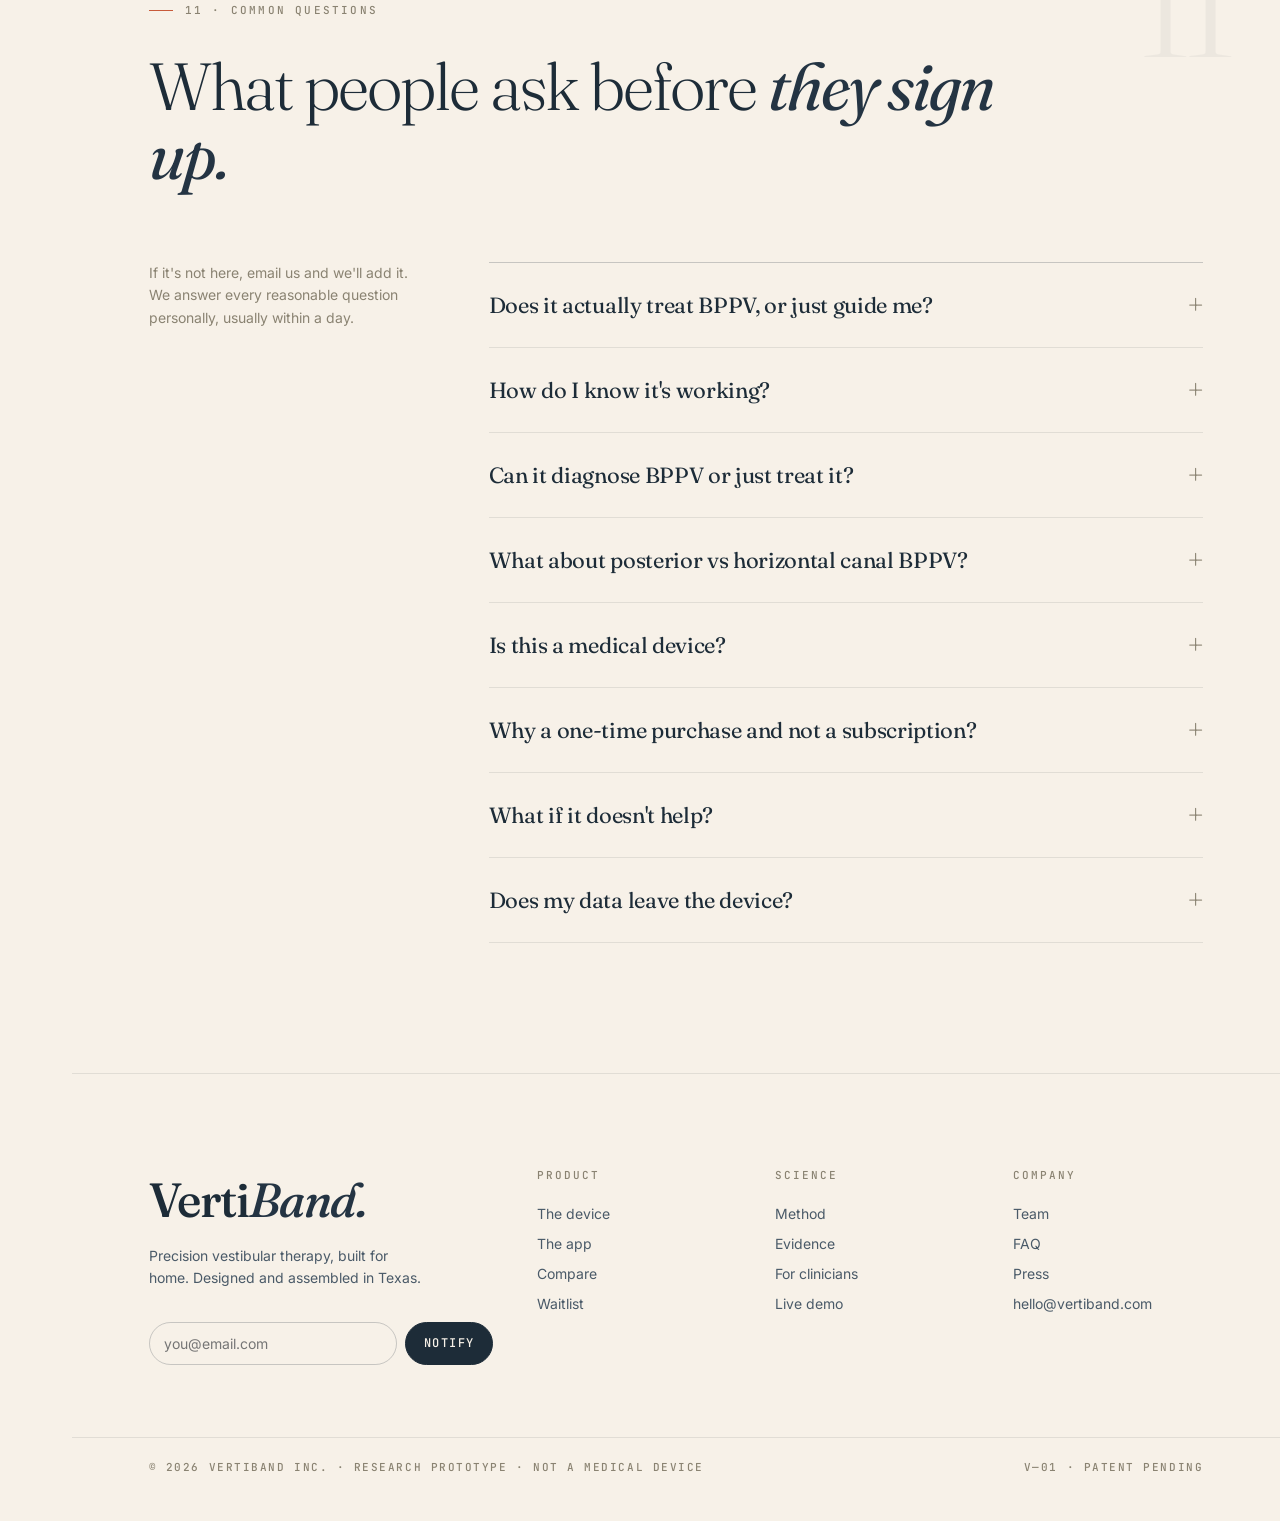
==== commit 01888535: "Pre-launch site: drop the price, replace with a waitlist + mobile polish - Removed every $219 refere" ====
--- a/index.html
+++ b/index.html
@@ -12,7 +12,7 @@
 <meta property="og:image" content="assets/hero-lifestyle.png">
 <meta name="twitter:card" content="summary_large_image">
 <meta name="twitter:title" content="VertiBand · Precision vestibular therapy at home">
-<meta name="twitter:description" content="Stop guessing. Start healing. 1.9° mean angle error. $219 once. 10-year warranty.">
+<meta name="twitter:description" content="Stop guessing. Start healing. 1.9° mean angle error. 100 Hz tracking. 10-year warranty.">
 <meta name="twitter:image" content="assets/hero-lifestyle.png">
 <link rel="icon" href='data:image/svg+xml;utf8,<svg xmlns="http://www.w3.org/2000/svg" viewBox="0 0 64 64"><rect width="64" height="64" rx="18" fill="%231D2C38"/><text x="50%25" y="56%25" text-anchor="middle" dominant-baseline="middle" font-family="Georgia,serif" font-style="italic" font-weight="500" font-size="40" fill="%23F7F1E8">V</text></svg>'>
 <link rel="preconnect" href="https://fonts.googleapis.com">
@@ -314,29 +314,43 @@
   .card-v h4 { font: 400 22px/1.25 var(--display); margin: 0; letter-spacing: -0.015em; color: var(--ink); }
   .card-v p { font-size: 14px; line-height: 1.6; color: var(--fg-2); margin: 0; }
 
-  /* ────────── PRICE ────────── */
-  .price-section {
+  /* ────────── WAITLIST ────────── */
+  .reserve-section {
     padding: 150px 0 130px; background: var(--paper-2);
     border-top: 1px solid var(--hair); border-bottom: 1px solid var(--hair);
   }
-  .price-section .wrap { display: grid; grid-template-columns: 1.3fr 1fr; gap: 96px; align-items: center; }
-  .price-section h2 {
-    font-family: var(--display); font-weight: 300;
-    font-size: clamp(96px, 14vw, 220px); line-height: 0.92; letter-spacing: -0.04em;
-    margin: 0 0 28px; color: var(--ink);
-  }
-  .price-section h2 sup { font-size: 0.28em; vertical-align: 0.7em; color: var(--fg-3); font-weight: 400; margin-right: 8px; }
-  .price-section h2 small {
-    font-size: 0.22em; color: var(--ink-2); font-weight: 300;
-    letter-spacing: 0; margin-left: 14px; font-style: italic;
-  }
-  .price-section .sub { font-size: 17px; line-height: 1.6; color: var(--fg-2); margin: 0 0 44px; max-width: 480px; }
-  .price-section ul { list-style: none; padding: 0; margin: 0; display: grid; gap: 14px; }
-  .price-section ul li {
+  .reserve-section .wrap { max-width: 780px; margin: 0 auto; }
+  .reserve-section h2 { margin: 16px 0 28px; }
+  .reserve-section .lede {
+    font-size: 17px; line-height: 1.6; color: var(--fg-2); margin: 0 0 36px; max-width: 560px;
+  }
+  .reserve-section .waitlist {
+    display: flex; gap: 10px; flex-wrap: wrap;
+    margin: 0 0 44px; max-width: 560px;
+  }
+  .reserve-section .waitlist input {
+    flex: 1 1 260px; min-width: 200px;
+    padding: 14px 18px; border-radius: 999px;
+    border: 1px solid var(--hair-2); background: var(--paper);
+    font: 400 15px/1 var(--body); color: var(--ink);
+    outline: none; transition: border-color 220ms var(--ease);
+  }
+  .reserve-section .waitlist input:focus { border-color: var(--ink); }
+  .reserve-section .waitlist input:disabled { color: var(--fg-3); }
+  .reserve-section .waitlist button {
+    padding: 14px 24px; border-radius: 999px; cursor: pointer;
+    border: 1px solid var(--ink); background: var(--ink); color: var(--paper);
+    font: 500 14px/1 var(--body); letter-spacing: 0.02em;
+    transition: background 220ms var(--ease), border-color 220ms var(--ease);
+  }
+  .reserve-section .waitlist button:hover:not(:disabled) { background: var(--signal); border-color: var(--signal); }
+  .reserve-section .waitlist button:disabled { background: var(--success); border-color: var(--success); cursor: default; }
+  .reserve-section .includes { list-style: none; padding: 0; margin: 0; display: grid; gap: 14px; }
+  .reserve-section .includes li {
     display: grid; grid-template-columns: 20px 1fr; gap: 14px;
     align-items: baseline; font-size: 15px; color: var(--fg-1);
   }
-  .price-section ul li::before {
+  .reserve-section .includes li::before {
     content: ""; width: 6px; height: 6px; border-radius: 999px;
     background: var(--signal); margin-top: 8px;
   }
@@ -806,15 +820,8 @@
   .lede .w { opacity: 0.35; transition: opacity 600ms var(--ease); }
   .lede.in .w { opacity: 1; }
 
-  /* Price-section huge number: slow glow pulse */
-  .price-section h2 { animation: price-pulse 6s ease-in-out infinite alternate; }
-  @keyframes price-pulse {
-    from { text-shadow: 0 0 0 rgba(200,90,58,0); }
-    to   { text-shadow: 0 0 30px rgba(200,90,58,0.10); }
-  }
-
   @media (prefers-reduced-motion: reduce) {
-    footer .word, .price-section h2 { animation: none; }
+    footer .word { animation: none; }
     .lede .w { opacity: 1; }
   }
 
@@ -969,7 +976,7 @@
     .rail { display: none; }
     .page { margin-left: 0; }
     .hero .grid, .problem .facts, .device .grid, .loop .stages,
-    .valid .list, .price-section .wrap, .gem .grid, footer .wrap,
+    .valid .list, .reserve-section .wrap, .gem .grid, footer .wrap,
     .team .grid, .faq .grid, .press .row {
       grid-template-columns: 1fr; gap: 32px;
     }
@@ -1005,7 +1012,7 @@
     .film .scroll-cue { display: none; }
 
     /* Sections: compress vertical rhythm */
-    .problem, .loop, .valid, .appshow, .price-section, .gem, .team, .faq {
+    .problem, .loop, .valid, .appshow, .reserve-section, .gem, .team, .faq {
       padding: 80px 0;
     }
     .device { padding: 72px 0; }
@@ -1071,10 +1078,11 @@
     .card-v { padding: 28px 24px 30px; }
     .card-v h4 { font-size: 20px; }
 
-    /* Price section */
-    .price-section .wrap { grid-template-columns: 1fr !important; gap: 40px; }
-    .price-section h2 { font-size: clamp(88px, 28vw, 160px); margin-bottom: 20px; }
-    .price-section .sub { font-size: 15px; margin-bottom: 28px; }
+    /* Waitlist section */
+    .reserve-section .lede { font-size: 15px; margin-bottom: 28px; }
+    .reserve-section .waitlist { flex-direction: column; gap: 10px; margin-bottom: 32px; }
+    .reserve-section .waitlist input { width: 100%; }
+    .reserve-section .waitlist button { width: 100%; padding: 16px 24px; }
 
     /* Team */
     .team .lede { margin-bottom: 44px; font-size: 15px; }
@@ -1113,7 +1121,6 @@
   @media (max-width: 420px) {
     .wrap { padding: 0 18px; }
     .film h1, .hero h1 { font-size: clamp(36px, 11vw, 56px) !important; }
-    .price-section h2 { font-size: clamp(72px, 28vw, 120px); }
     footer .wrap { grid-template-columns: 1fr !important; }
   }
 
@@ -1164,7 +1171,7 @@
     <a href="#app" data-target="app">APP</a>
     <a href="#evidence" data-target="evidence">EVIDENCE</a>
     <a href="#team" data-target="team">TEAM</a>
-    <a href="#reserve" data-target="reserve">RESERVE</a>
+    <a href="#reserve" data-target="reserve">WAITLIST</a>
     <a href="#faq" data-target="faq">FAQ</a>
   </nav>
   <div class="foot">V—01</div>
@@ -1199,14 +1206,14 @@
         <h1><span class="l1"><span>Stop guessing.</span></span><span class="l2"><span>Start <i>healing.</i></span></span></h1>
         <p class="lede">A home wearable that watches your head through the Epley maneuver and verifies each stage in real time. 1.9° mean angle error. 100 Hz tracking. One device. One purchase.</p>
         <div class="cta-row">
-          <a class="btn primary" href="#reserve">Reserve yours →</a>
+          <a class="btn primary" href="#reserve">Get notified at launch →</a>
         </div>
       </div>
       <div class="stats" aria-label="Key metrics">
         <div class="m"><div class="v" data-count="1.9" data-suffix="°" data-decimals="1">0°</div><div class="k">Mean angle error</div></div>
         <div class="m"><div class="v" data-count="100" data-suffix="Hz">0Hz</div><div class="k">IMU tracking</div></div>
         <div class="m"><div class="v" data-count="94" data-suffix="%">0%</div><div class="k">Stage accuracy</div></div>
-        <div class="m"><div class="v" data-count="219" data-prefix="$">$0</div><div class="k">One-time, 10-yr warranty</div></div>
+        <div class="m"><div class="v" data-count="10" data-suffix="yr">0yr</div><div class="k">Limited warranty</div></div>
       </div>
     </div>
 
@@ -1222,9 +1229,9 @@
         <h1>Stop guessing.<br>Start <span class="accent">healing.</span></h1>
         <p class="lede">VertiBand watches your head while you do the Epley maneuver, and tells you when you got it right. No clinic wait. No uncertainty. Just one device, one purchase, a calmer morning.</p>
         <div class="cta-row">
-          <a class="btn primary" href="#reserve">Reserve yours <span aria-hidden="true">→</span></a>
+          <a class="btn primary" href="#reserve">Get notified at launch <span aria-hidden="true">→</span></a>
         </div>
-        <div class="price"><b>$219</b> one&#8209;time · free shipping · 10&#8209;year warranty</div>
+        <div class="price"><b>V01</b> ships 2026 · free US shipping · 10&#8209;year limited warranty</div>
       </div>
       <div class="right" style="padding:0;">
         <div class="stage" style="border-radius:0; aspect-ratio:auto; height:100%; width:100%;">
@@ -1390,12 +1397,6 @@
             <td class="col-us val good">Unbox and begin</td>
           </tr>
           <tr>
-            <td>Cost per session</td>
-            <td class="val good">Free</td>
-            <td class="val no">$400+</td>
-            <td class="col-us val good">One-time $219</td>
-          </tr>
-          <tr>
             <td>Works for recurrence</td>
             <td class="val good">Repeatable</td>
             <td class="val no">New appointment</td>
@@ -1544,16 +1545,18 @@
     </div>
   </section>
 
-  <!-- PRICE -->
-  <section class="price-section" id="reserve" data-section="reserve">
+  <!-- WAITLIST (price removed for the pre-launch build) -->
+  <section class="reserve-section" id="reserve" data-section="reserve">
     <div class="wrap">
-      <div>
-        <div class="eye">10 · The offer</div>
-        <h2><sup>$</sup>219<small>once.</small></h2>
-        <p class="sub">No subscription. No upsell. One device, one purchase, one decade of warranty. If it does not help, return it.</p>
-      </div>
-      <ul>
-        <li>Device, USB&#8209;C cable, carrying case</li>
+      <div class="eye">10 · Be first</div>
+      <h2 class="display">The first batch ships <i>this year.</i></h2>
+      <p class="lede">Drop your email and we will tell you the moment devices are in hand. No spam, no reseller middle, no marketing loop. One email at launch.</p>
+      <form class="waitlist" onsubmit="event.preventDefault(); const b=this.querySelector('button'); const e=this.querySelector('input'); b.textContent='Added. Thanks.'; e.disabled=true; b.disabled=true;" novalidate>
+        <input type="email" required placeholder="you@example.com" autocomplete="email" inputmode="email">
+        <button type="submit">Join the waitlist</button>
+      </form>
+      <ul class="includes">
+        <li>Device, USB&#8209;C cable, soft carrying case</li>
         <li>Free 2&#8209;day shipping inside the US</li>
         <li>10&#8209;year limited warranty, no questions</li>
         <li>Companion app for iOS and Android, included</li>
@@ -1566,7 +1569,7 @@
   <section class="faq" id="faq" data-section="faq" data-chapter="11">
     <div class="wrap">
       <div class="eye">11 · Common questions</div>
-      <h2 class="display">What people ask before <i>they reserve.</i></h2>
+      <h2 class="display">What people ask before <i>they sign up.</i></h2>
       <div class="grid">
         <div class="lede-col">
           <p>If it's not here, email us and we'll add it. We answer every reasonable question personally, usually within a day.</p>
@@ -1622,7 +1625,7 @@
       </div>
       <div>
         <h5>Product</h5>
-        <ul><li><a href="#device">The device</a></li><li><a href="#app">The app</a></li><li><a href="#compare">Compare</a></li><li><a href="#reserve">Reserve</a></li></ul>
+        <ul><li><a href="#device">The device</a></li><li><a href="#app">The app</a></li><li><a href="#compare">Compare</a></li><li><a href="#reserve">Waitlist</a></li></ul>
       </div>
       <div>
         <h5>Science</h5>
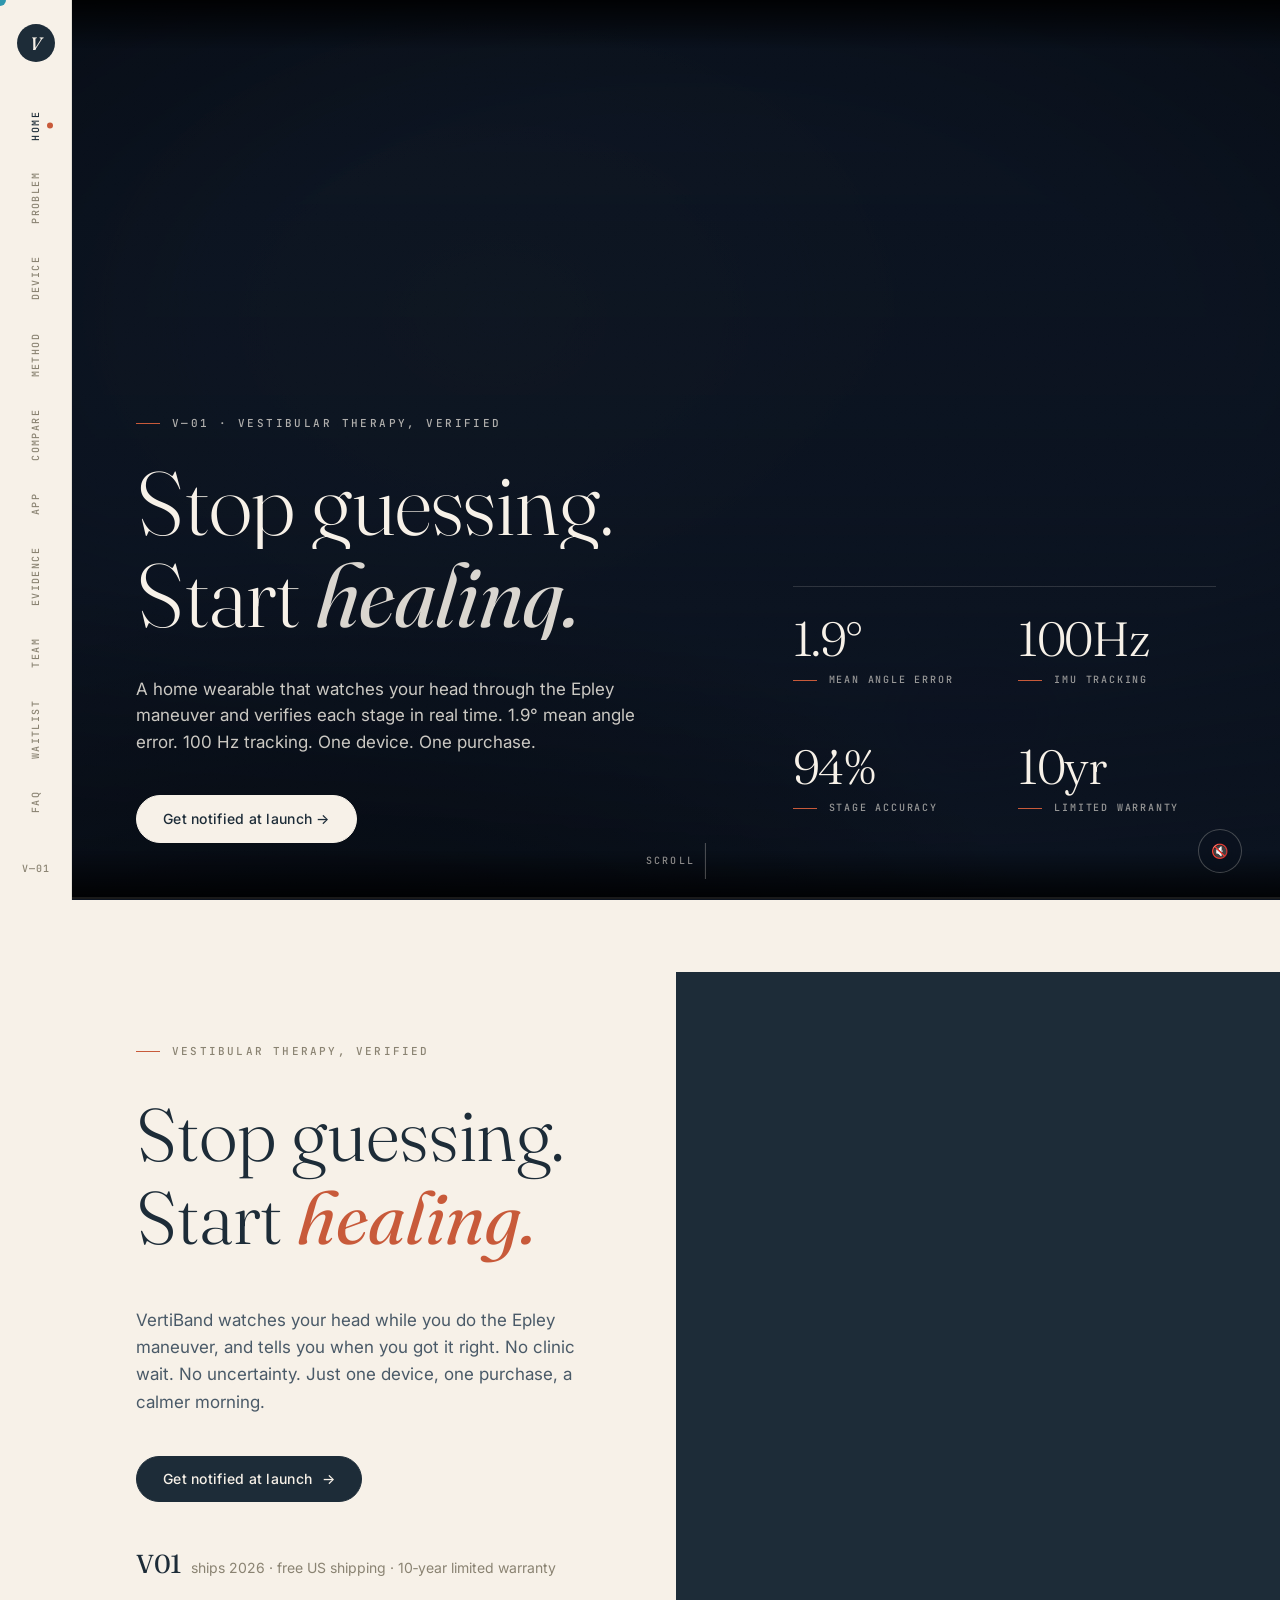
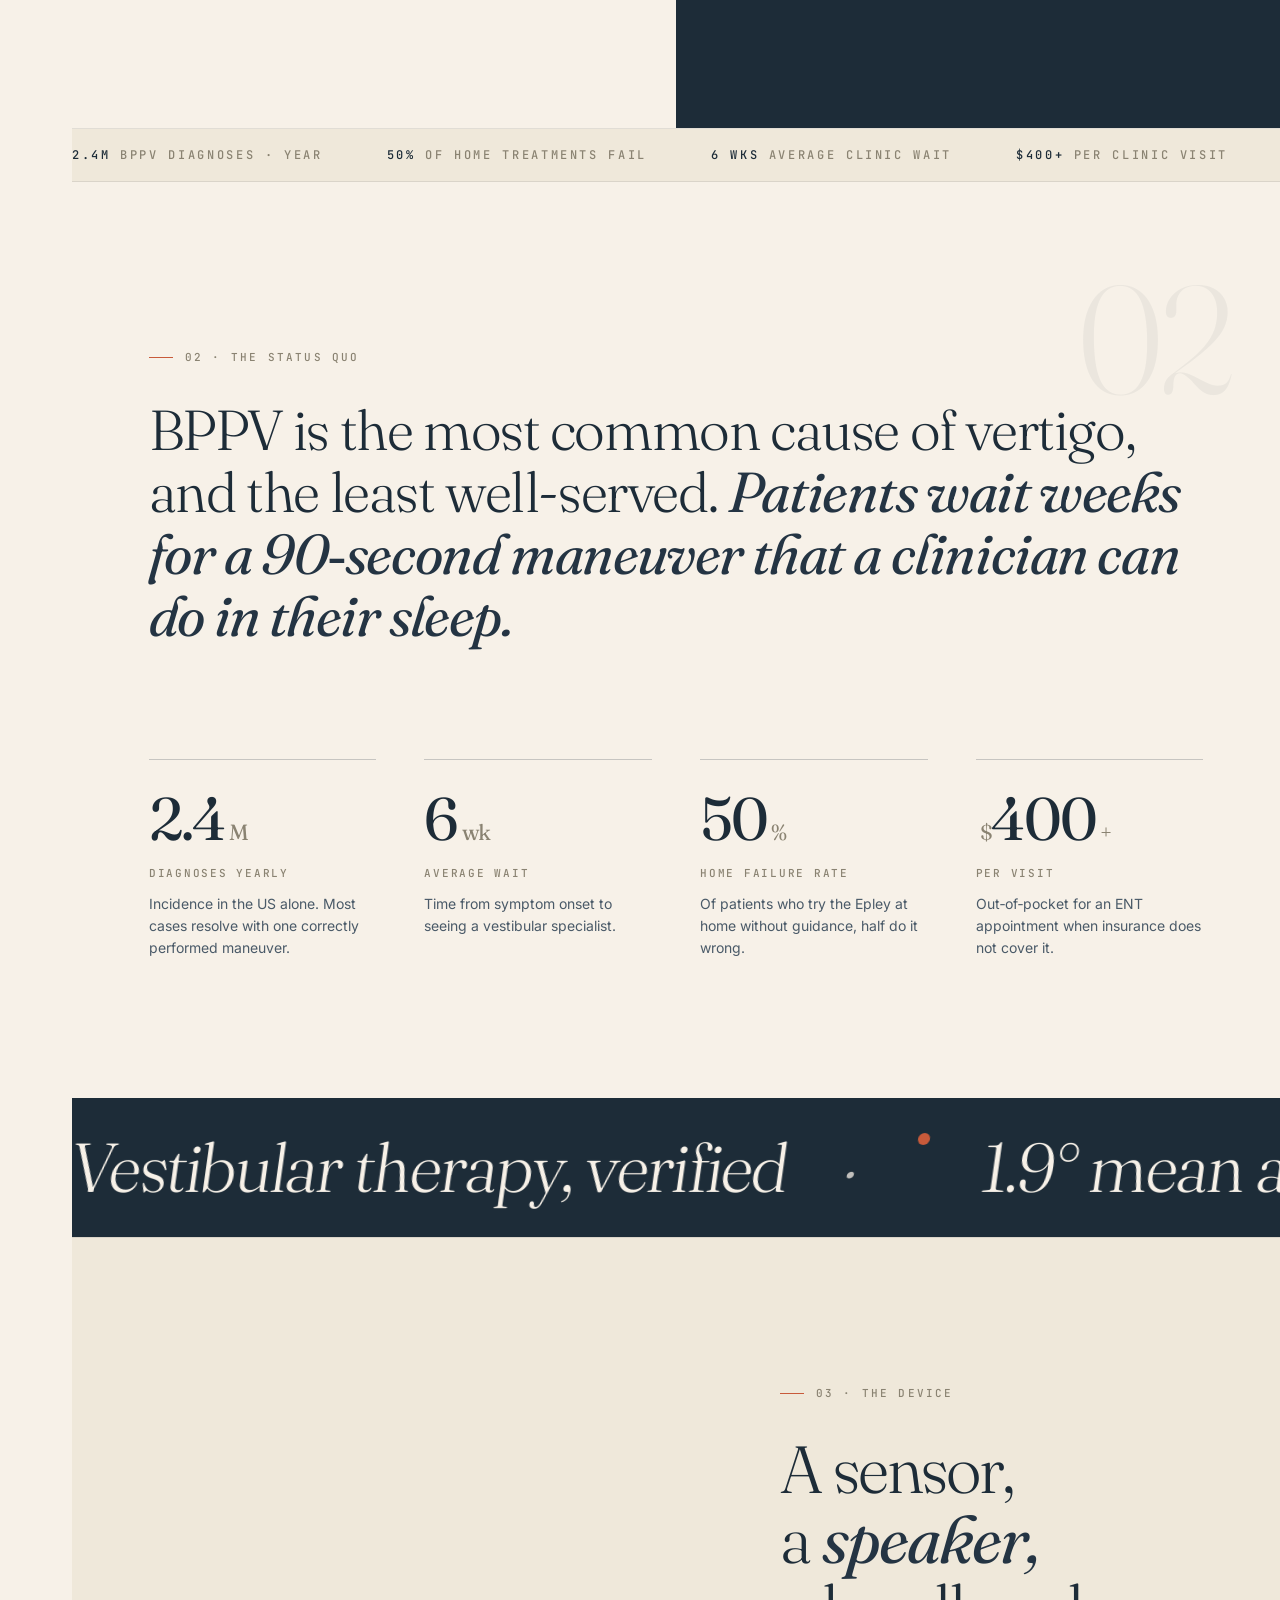
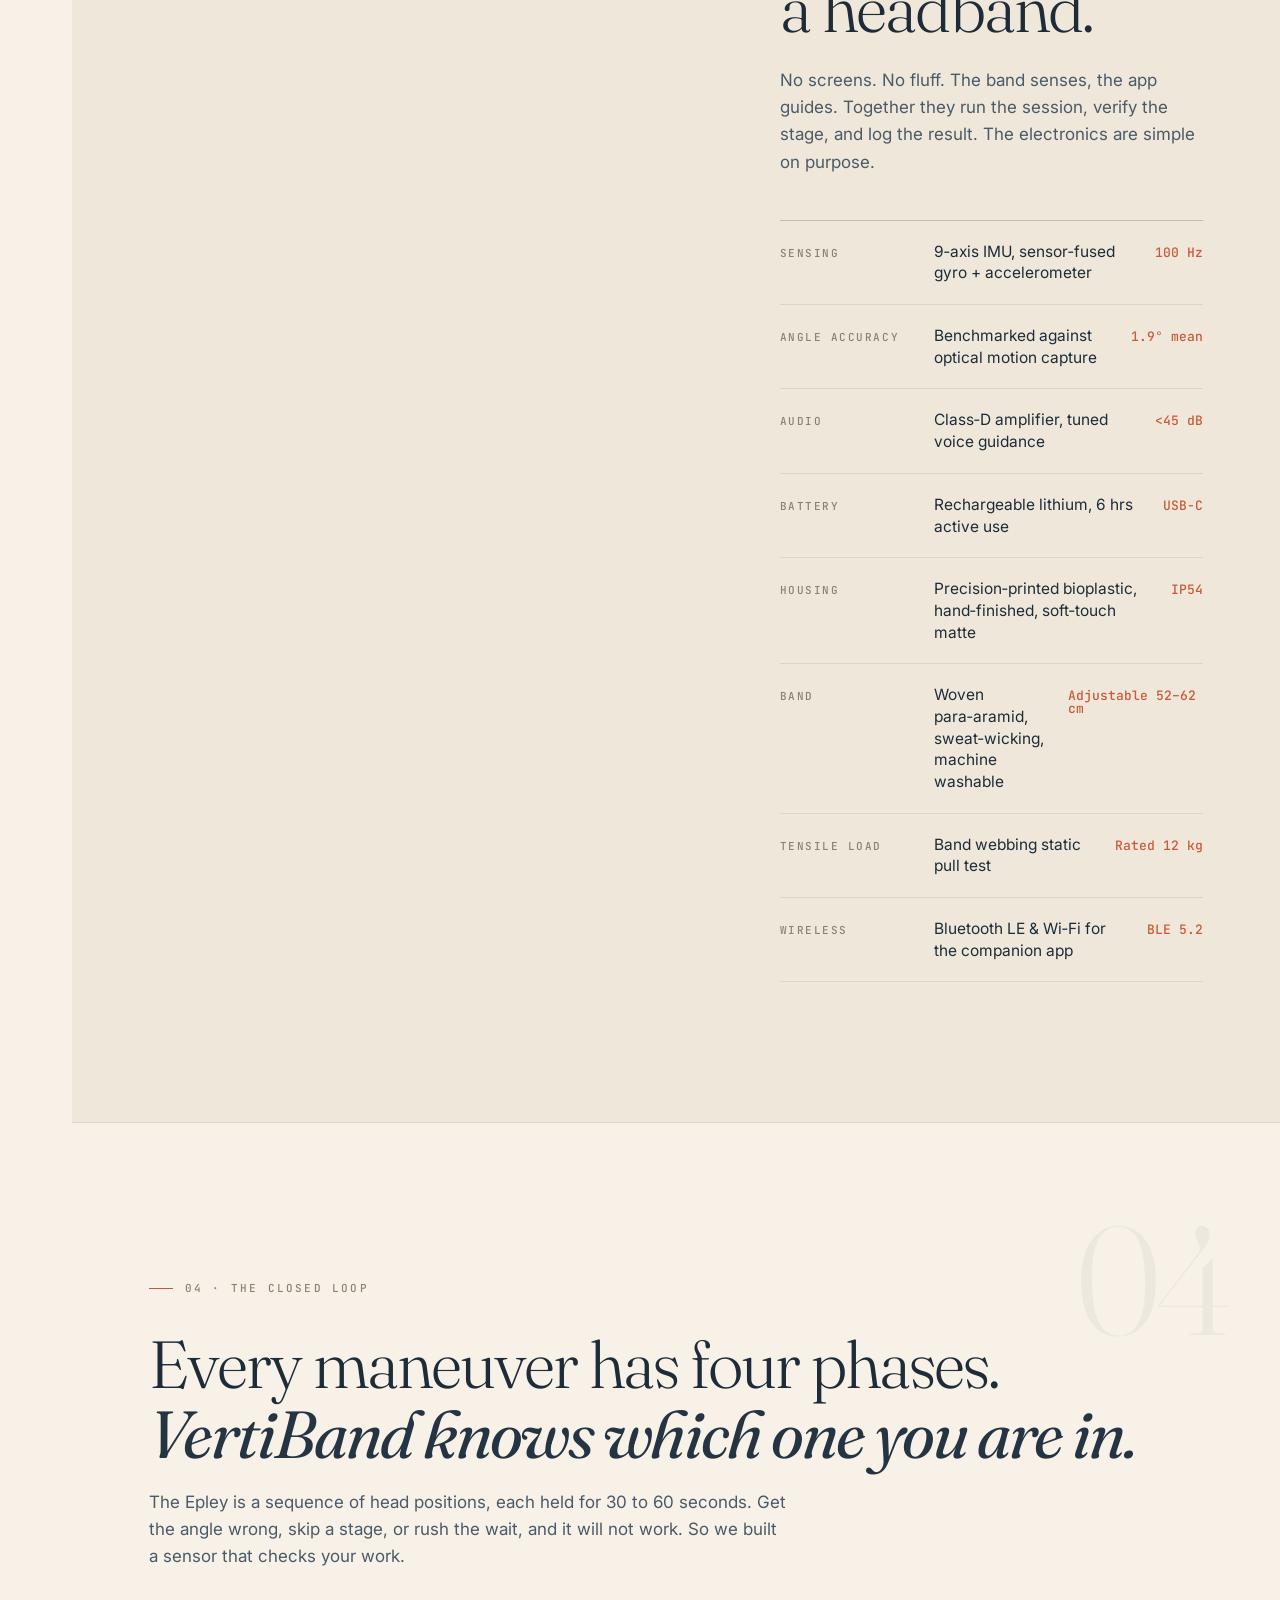
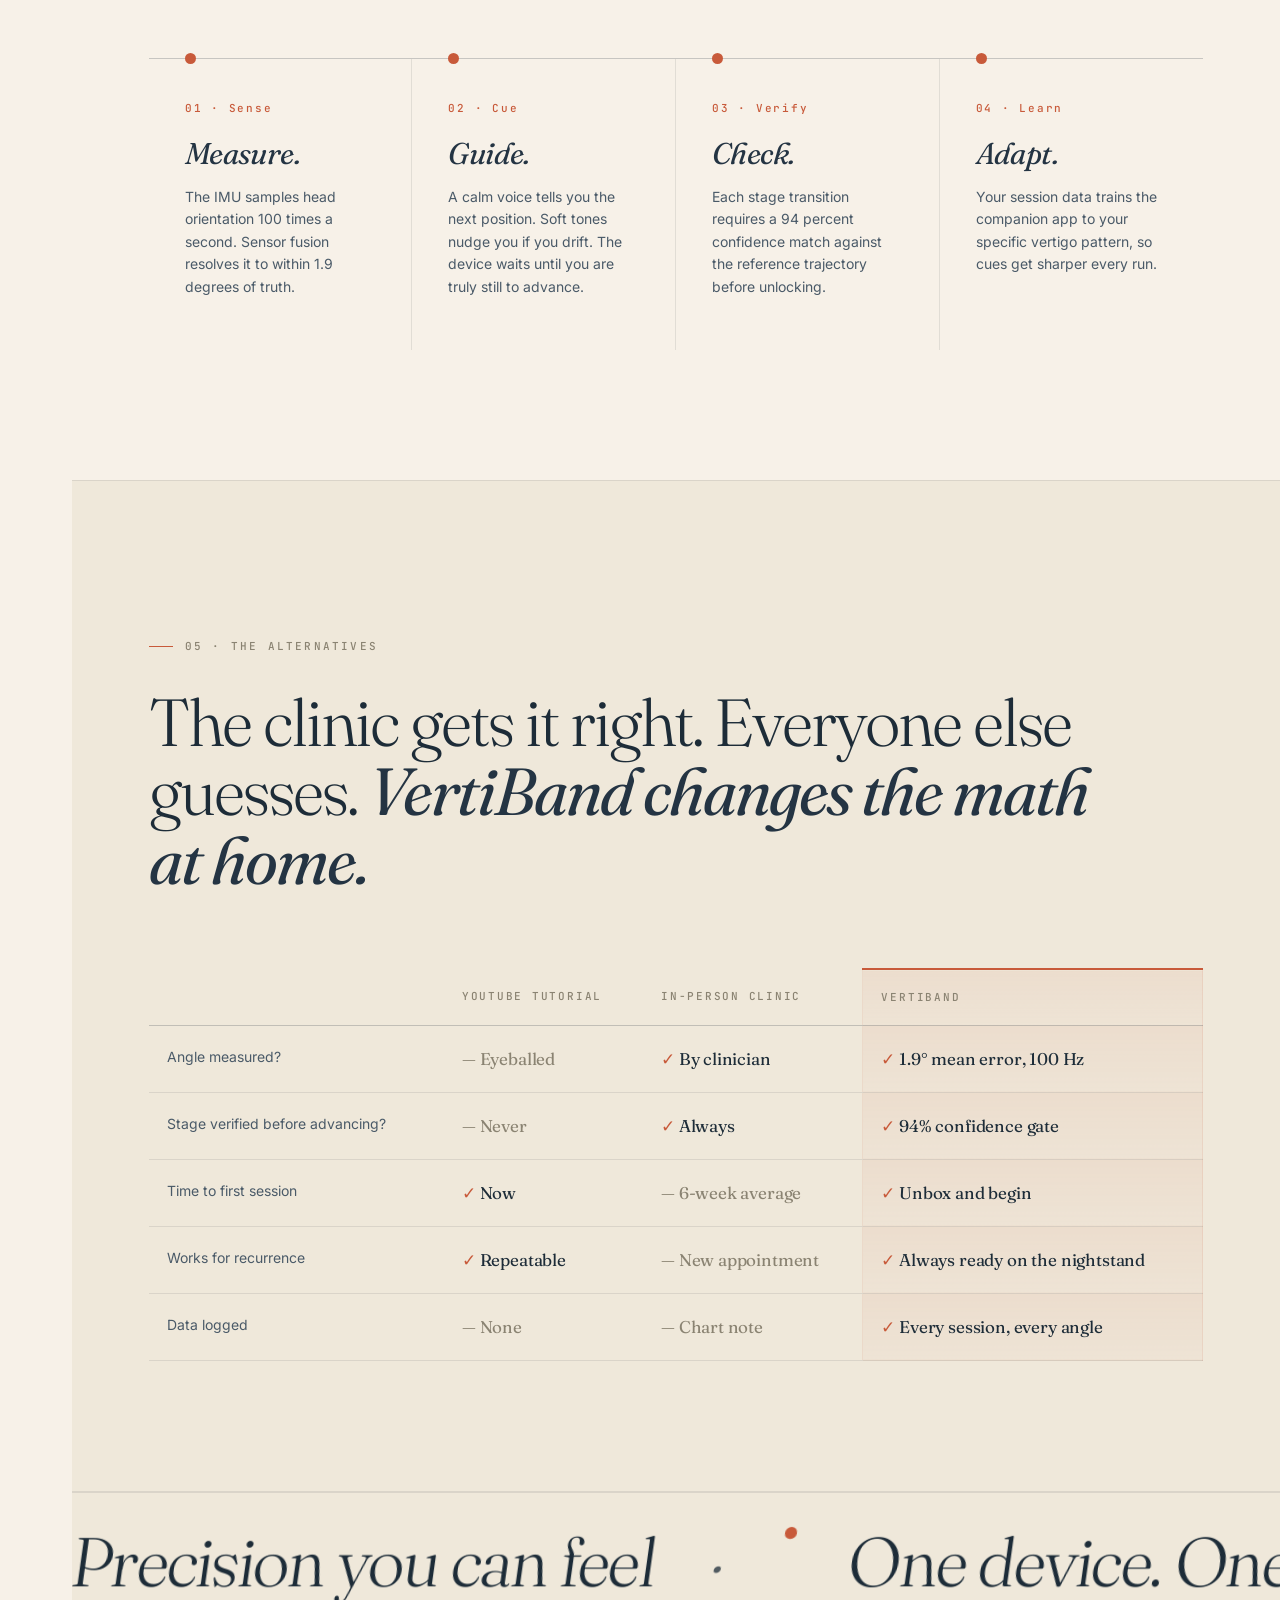
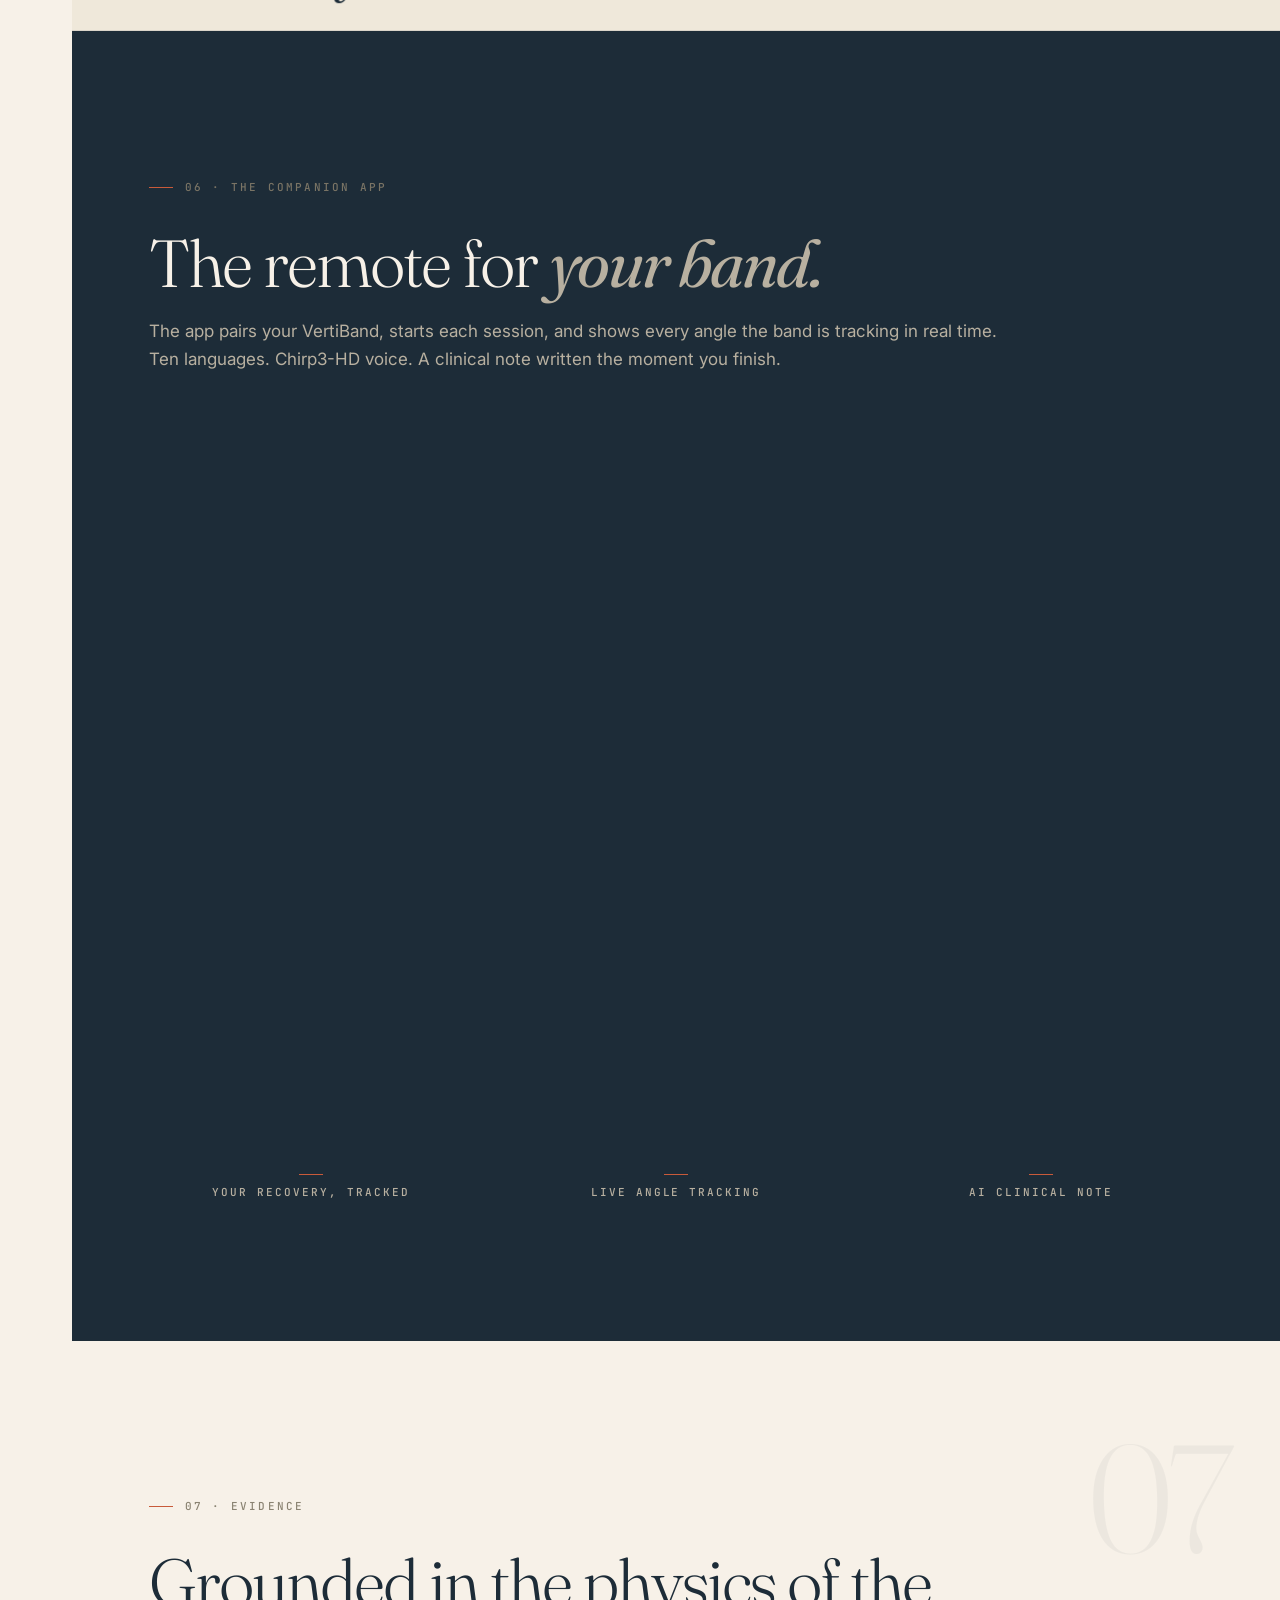
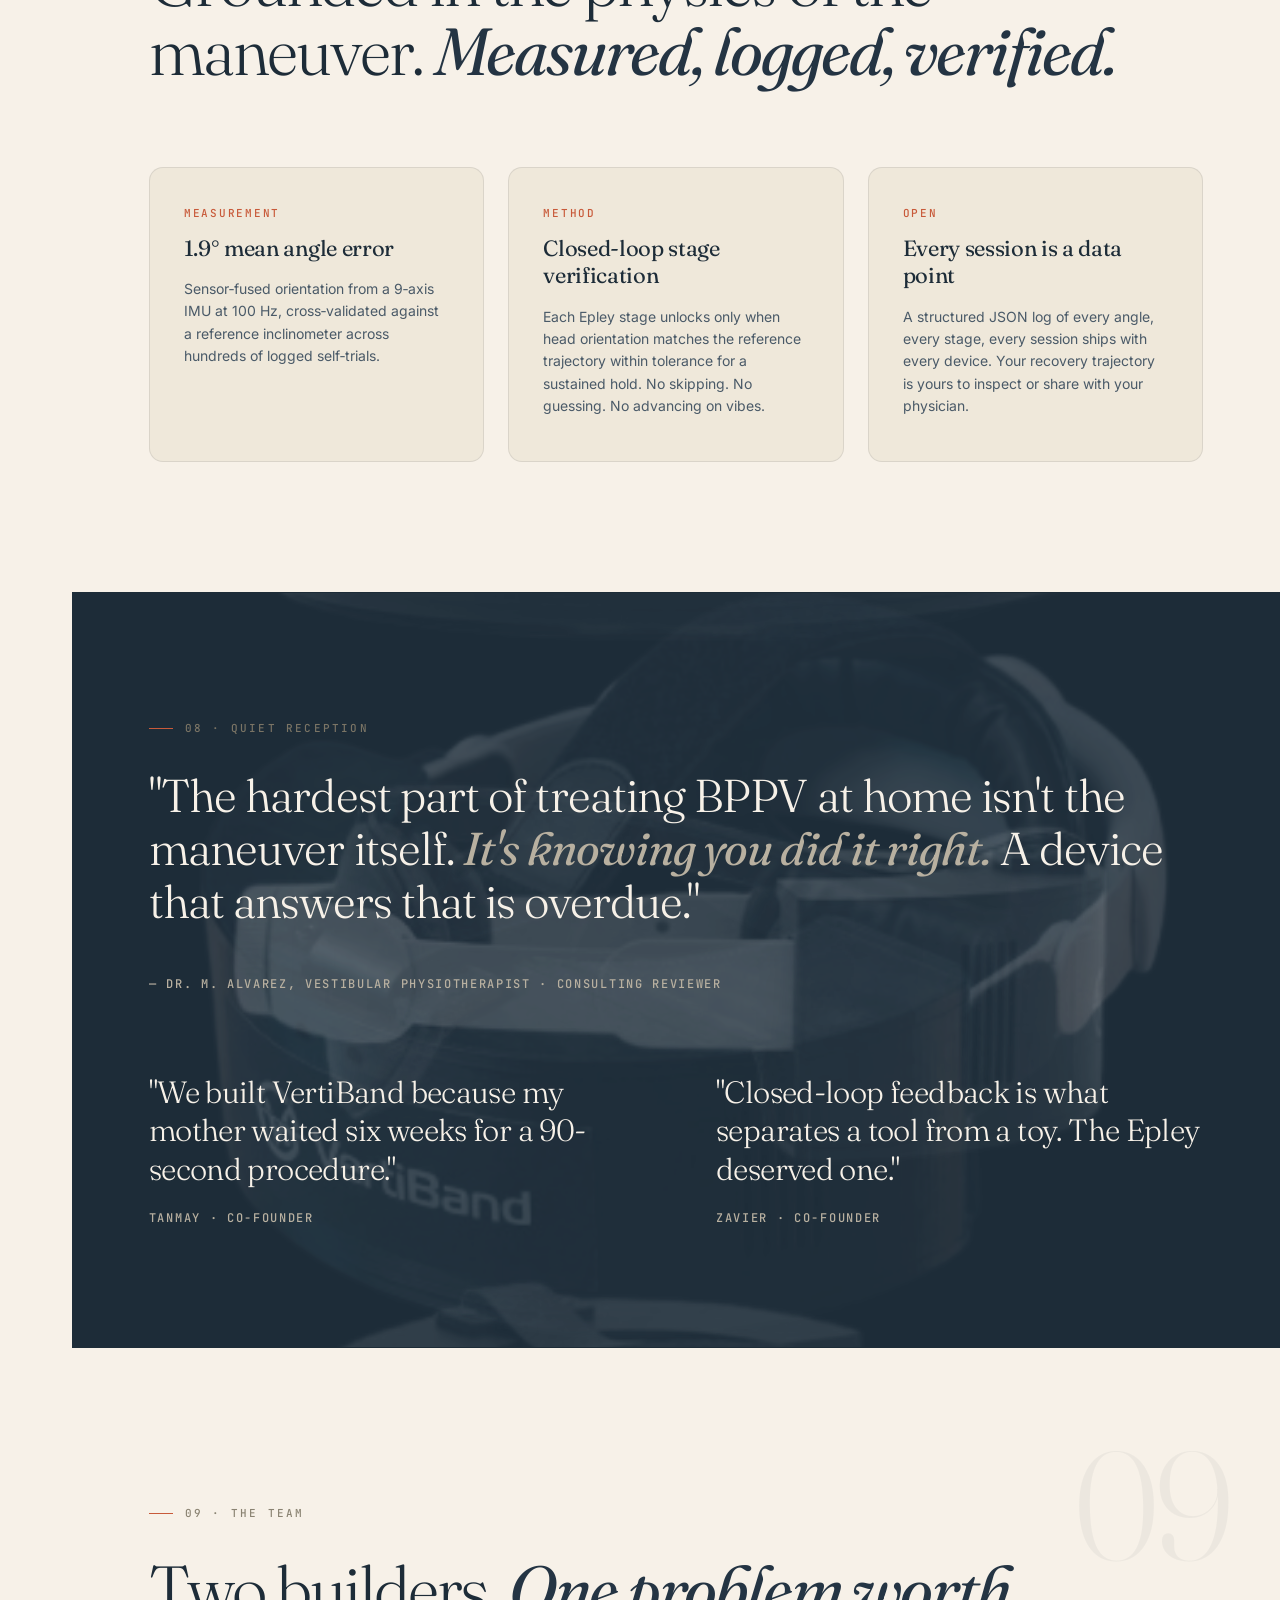
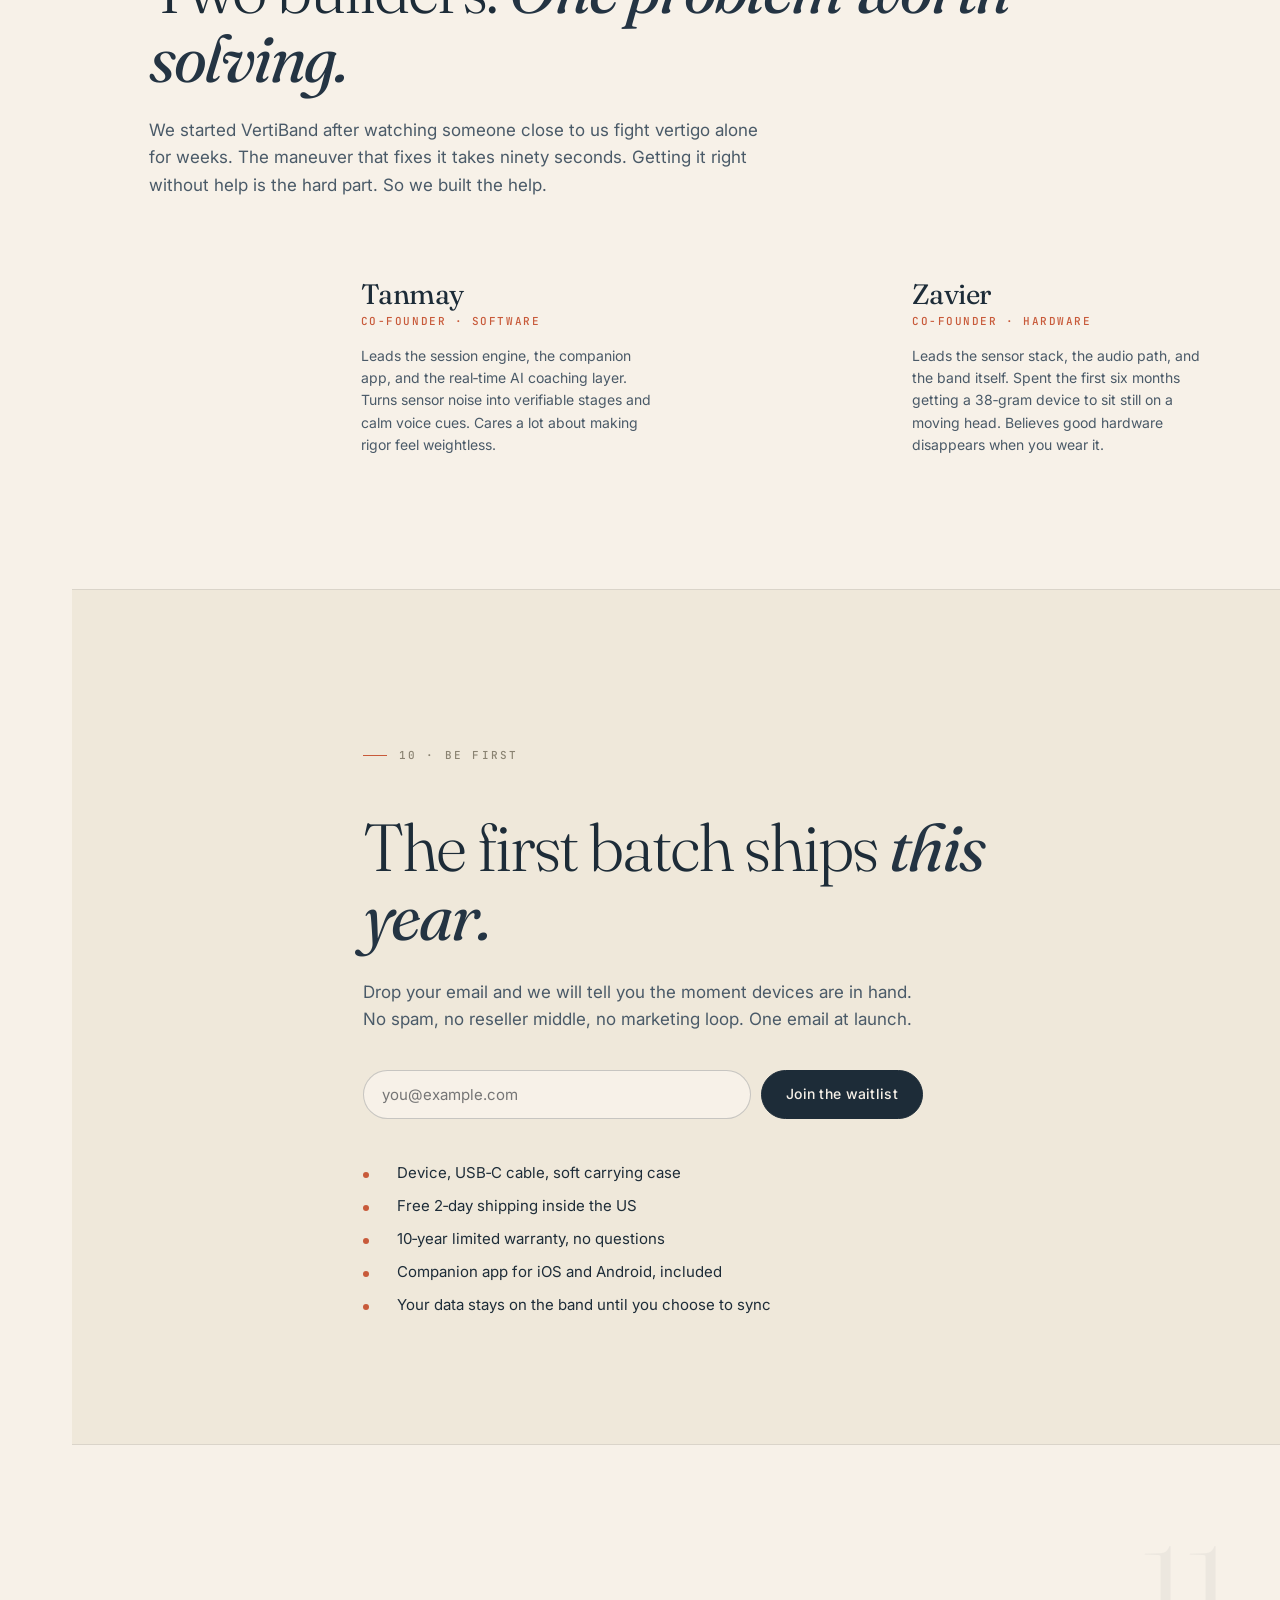
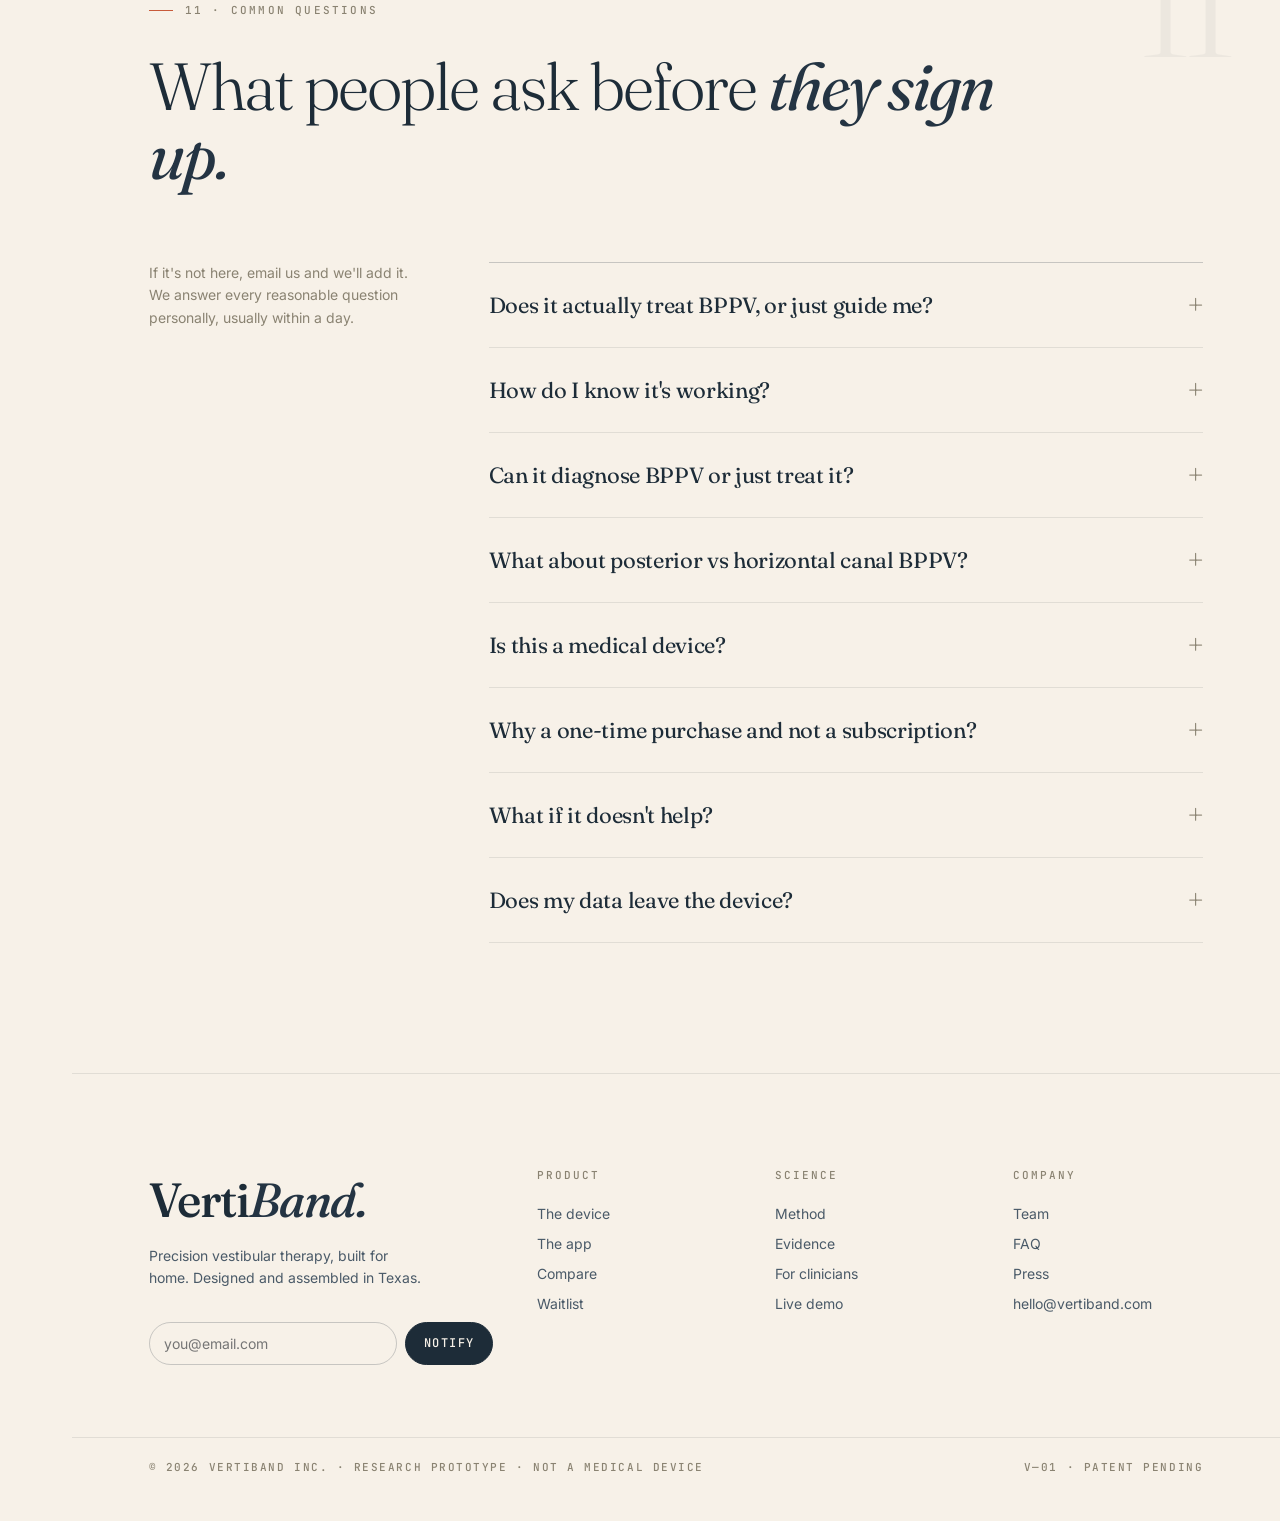
==== commit 7a941aeb: "Mobile only: hide the scroll-timeline curtain overlay (was masking Fig 02) The Namma-style .media-cu" ====
--- a/index.html
+++ b/index.html
@@ -1071,6 +1071,16 @@
       clip-path: none !important;
       animation: none !important;
     }
+    /* The Namma-style curtain overlay is a separate absolutely-
+       positioned div that GSAP retracts on scroll. On mobile iOS Safari
+       the scroll-trigger sometimes never resolves (viewport height math
+       inside the Lenis wrapper), leaving the curtain permanently
+       covering the image (= "Fig 02 looks broken"). Hide on mobile. */
+    .media-curtain { display: none !important; }
+    /* Back to the desktop 4/5 ratio — the 1/1 I had tried was making
+       the contain-fit image look tiny on narrow screens. */
+    .device .photo { aspect-ratio: 4/5; }
+    .device .photo img { padding: 14%; }
 
     /* Validation cards: single column */
     .valid h2 { margin-bottom: 44px; }
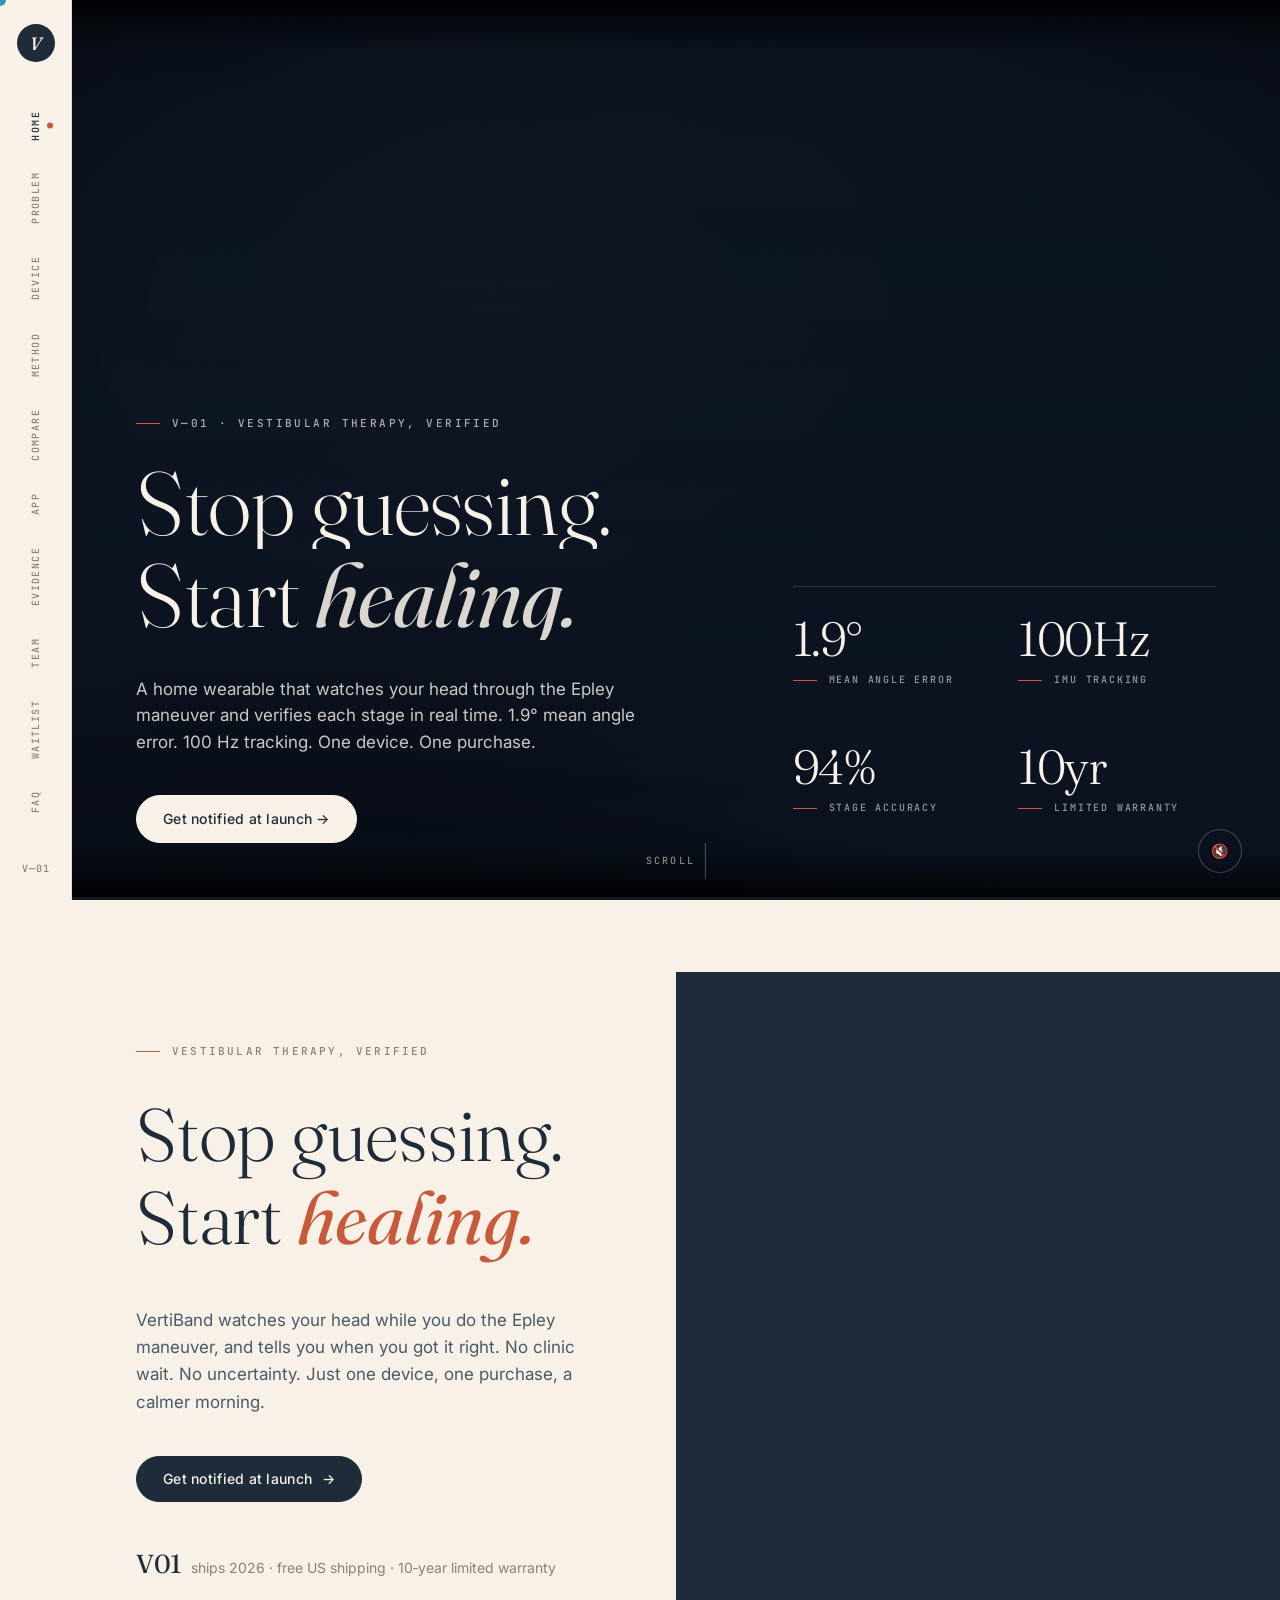
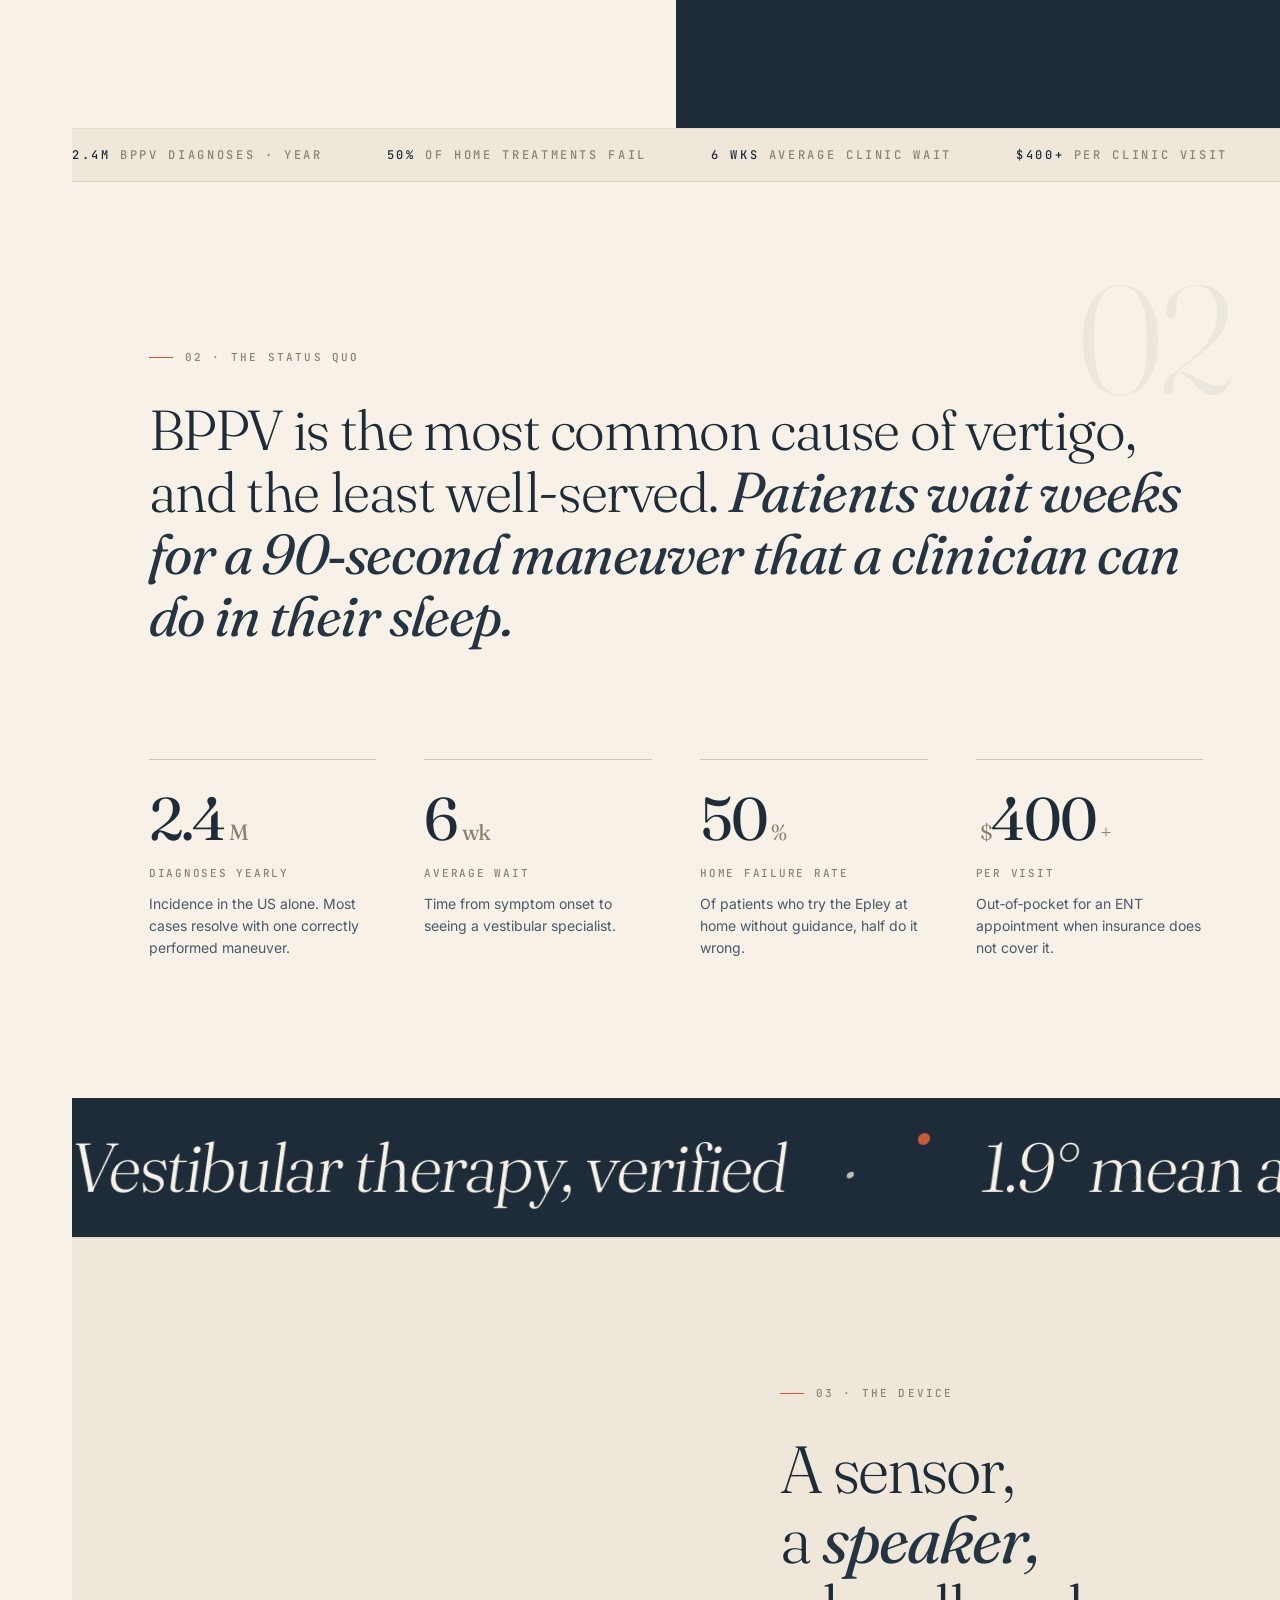
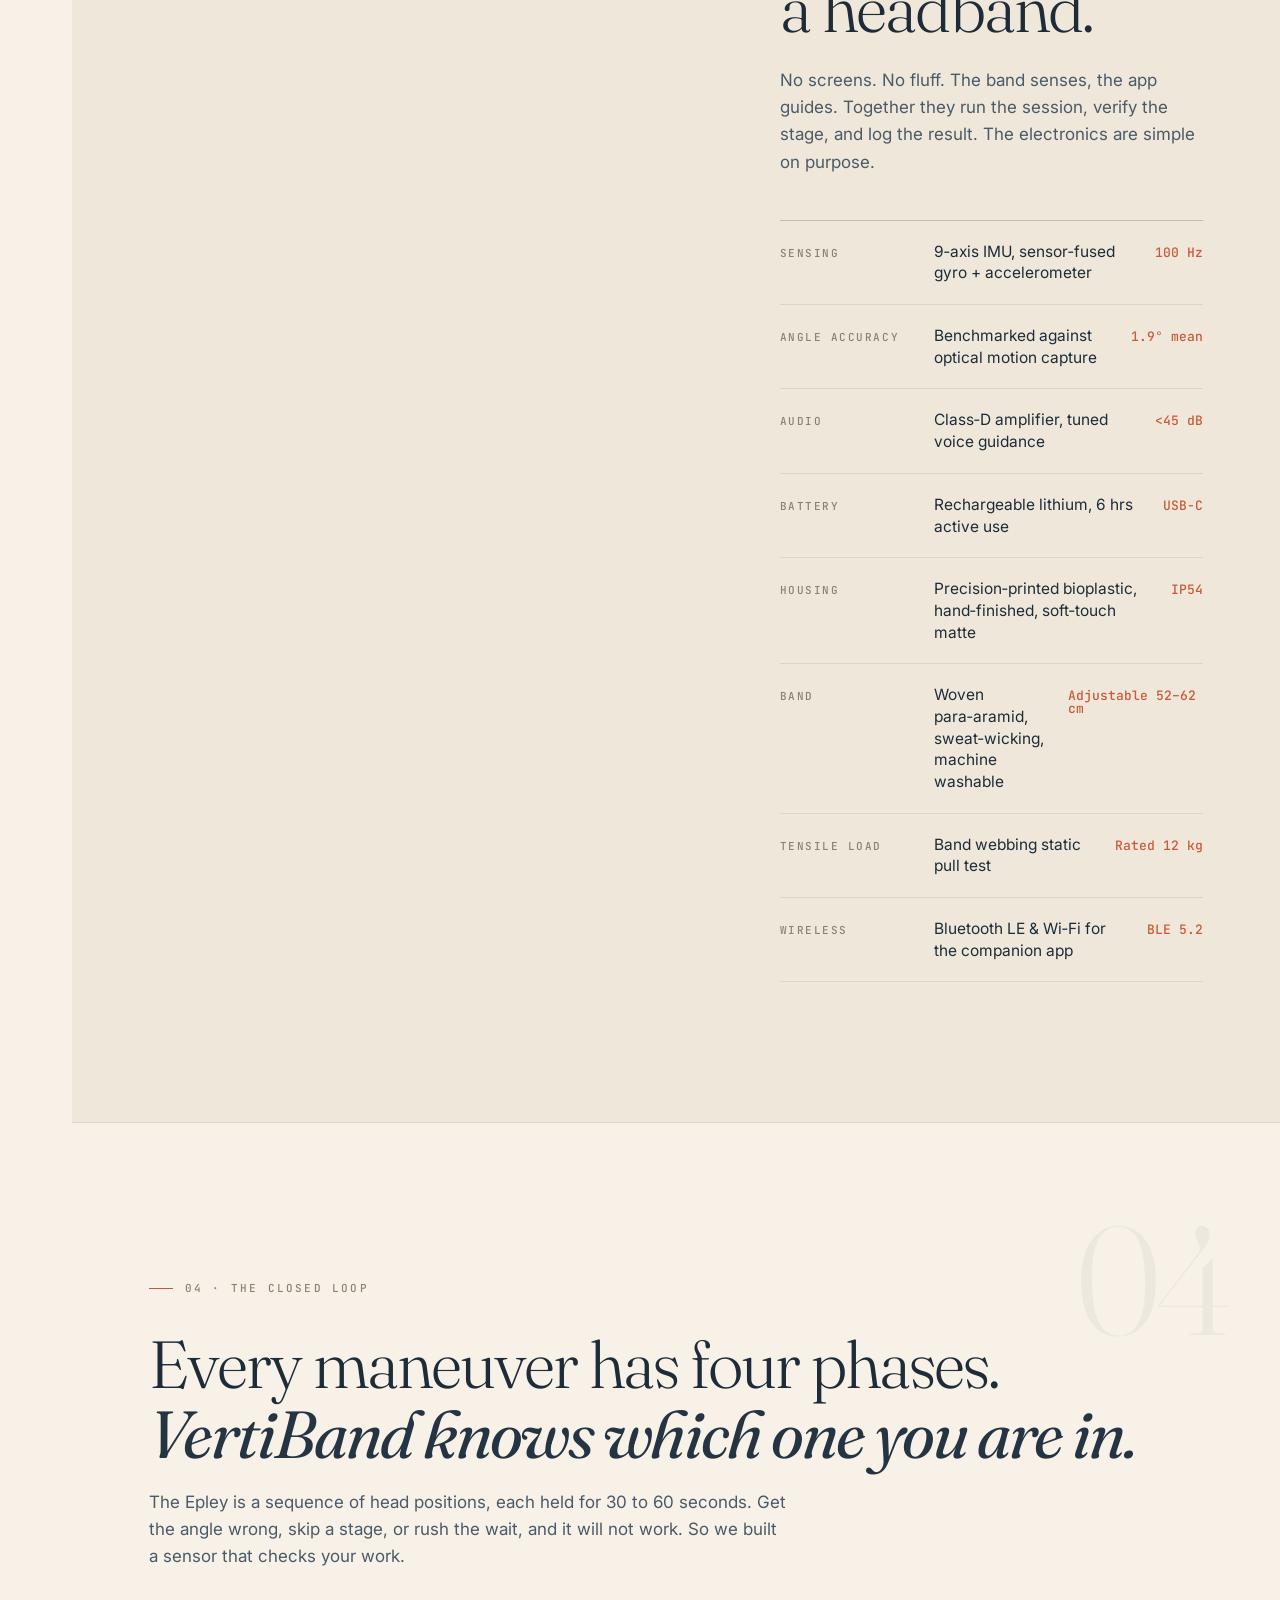
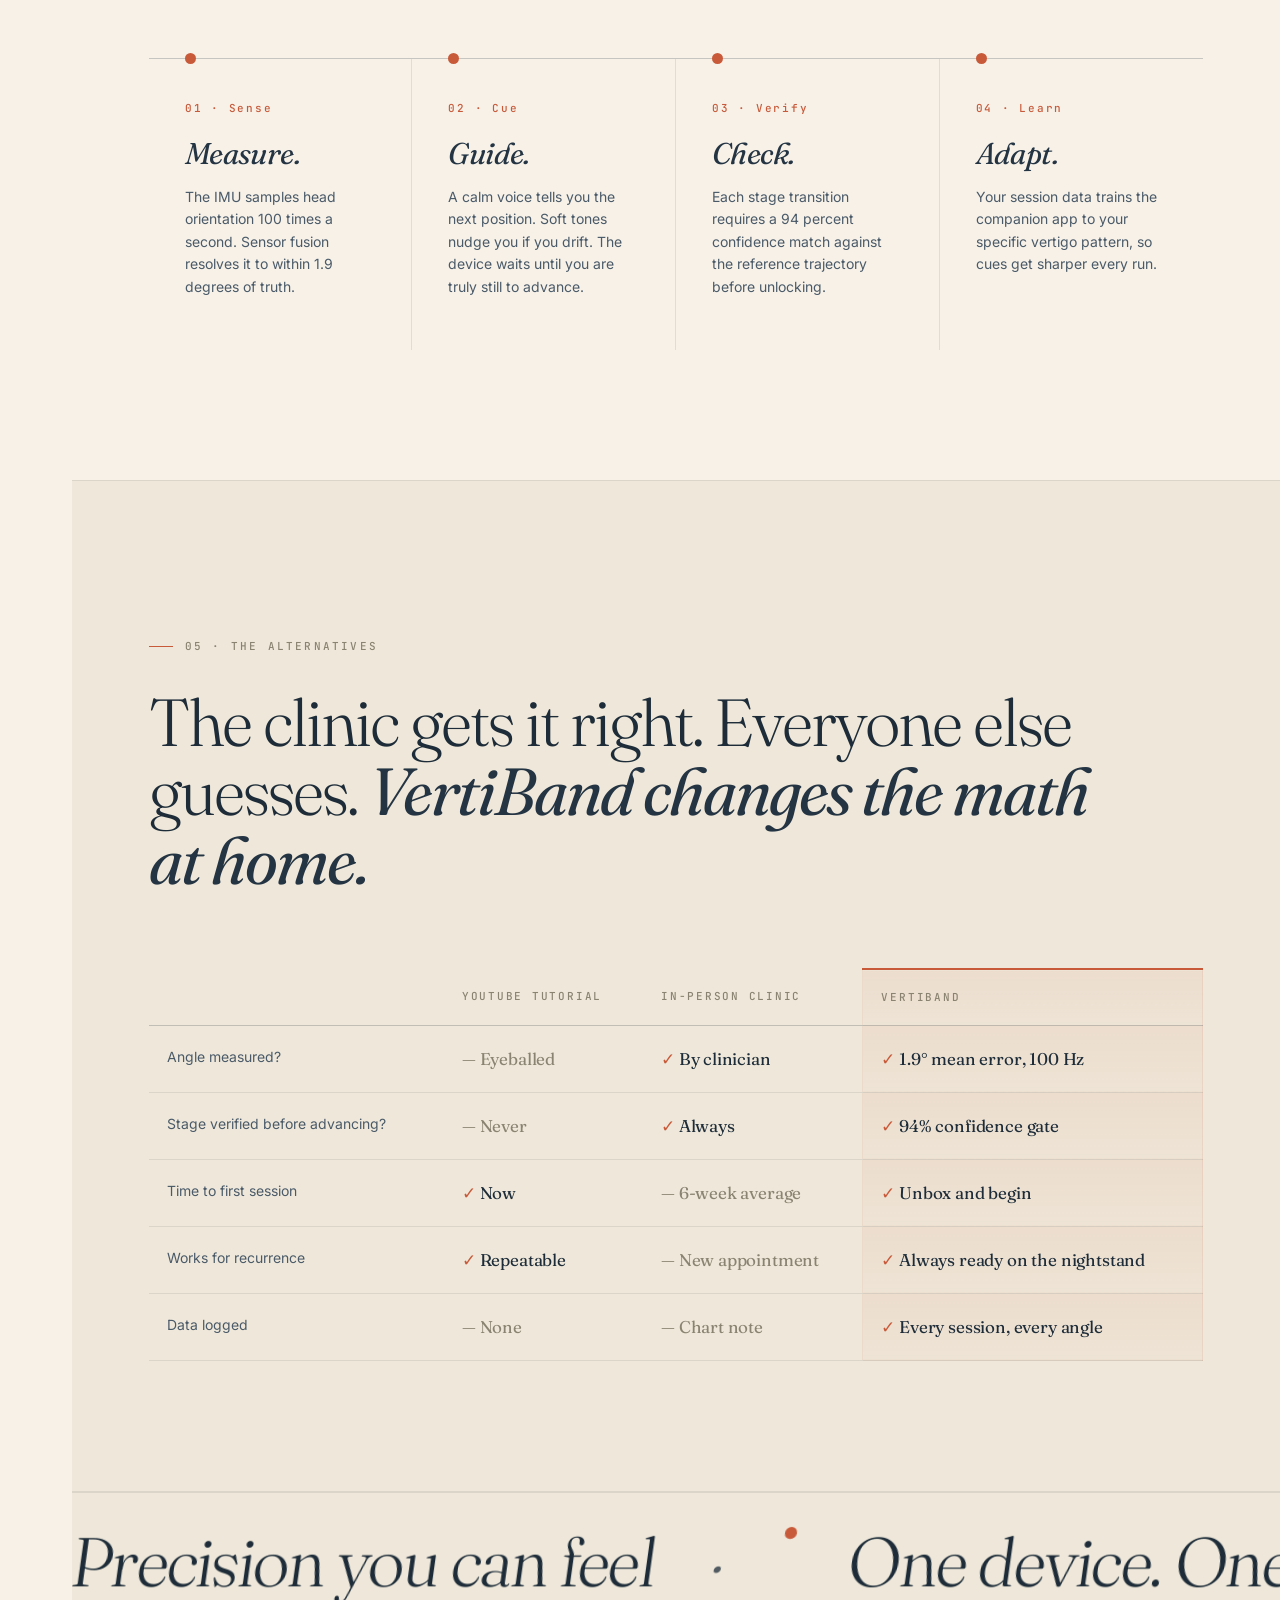
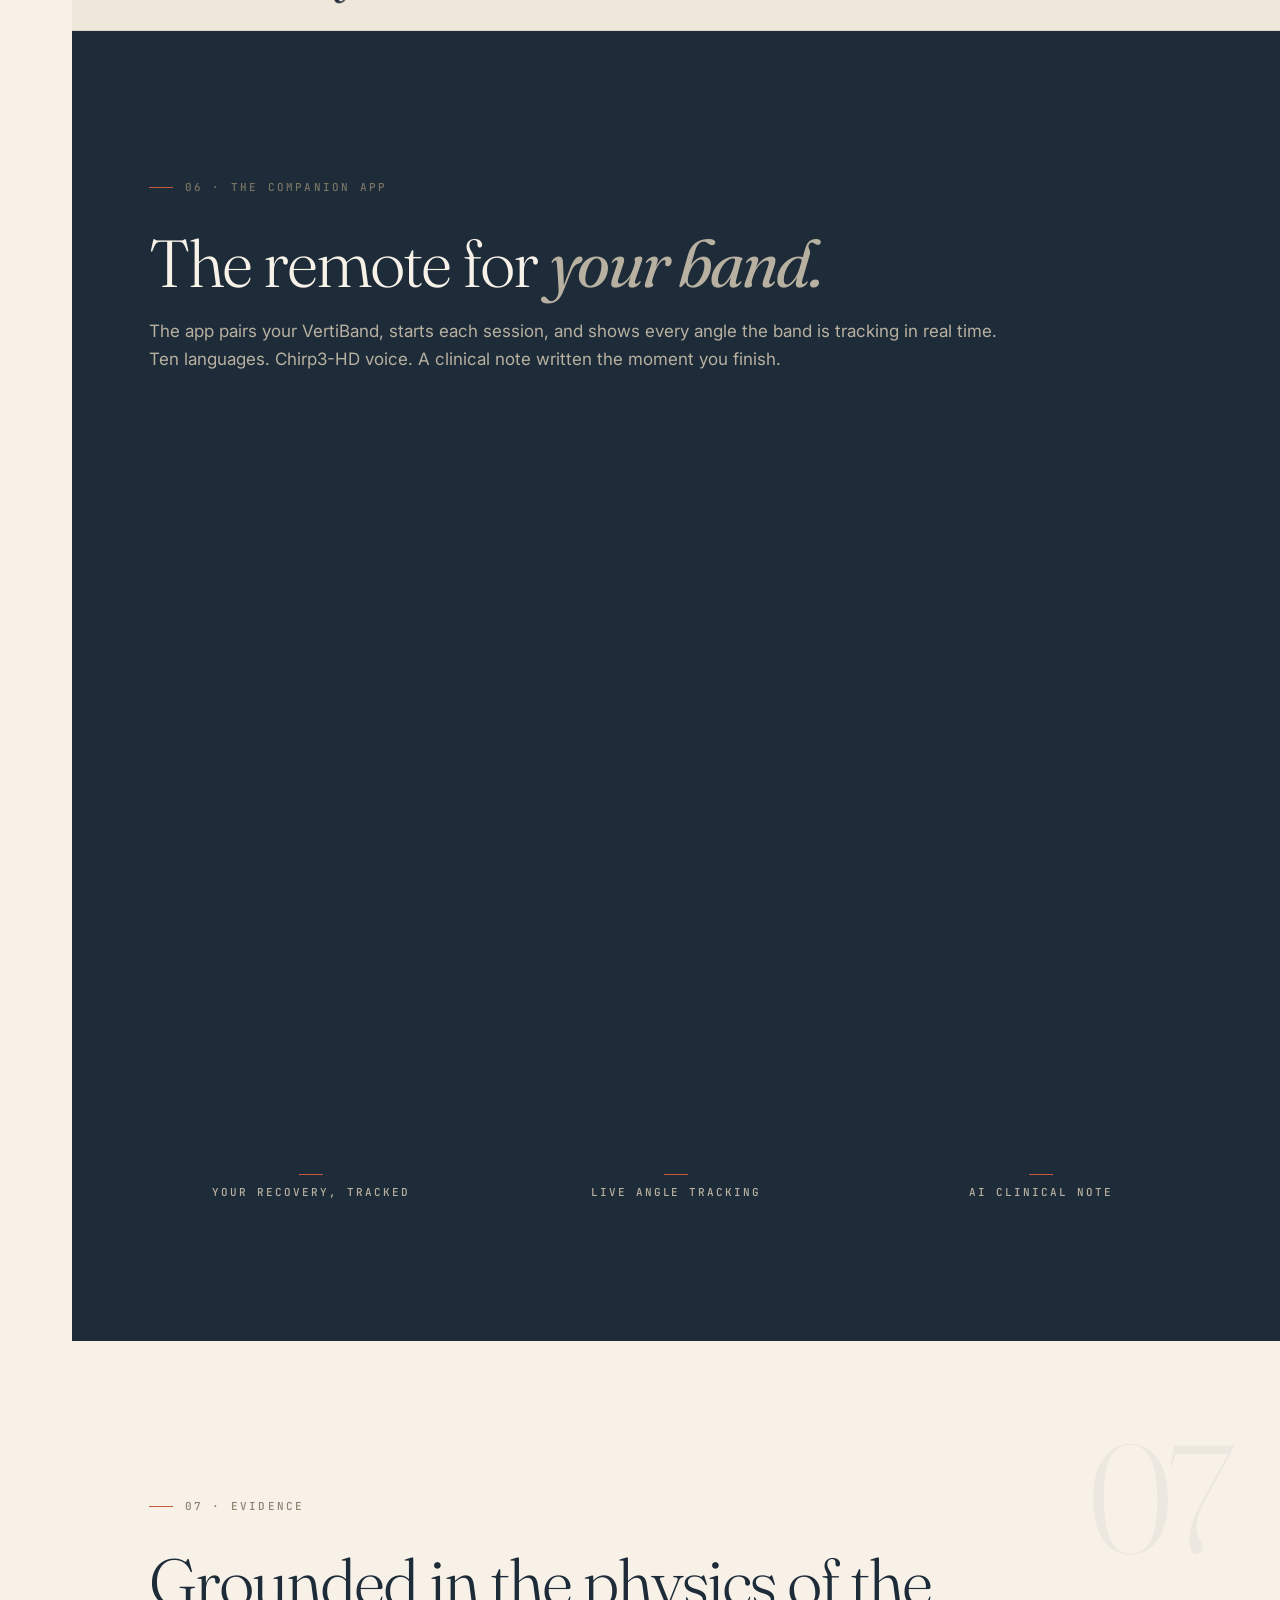
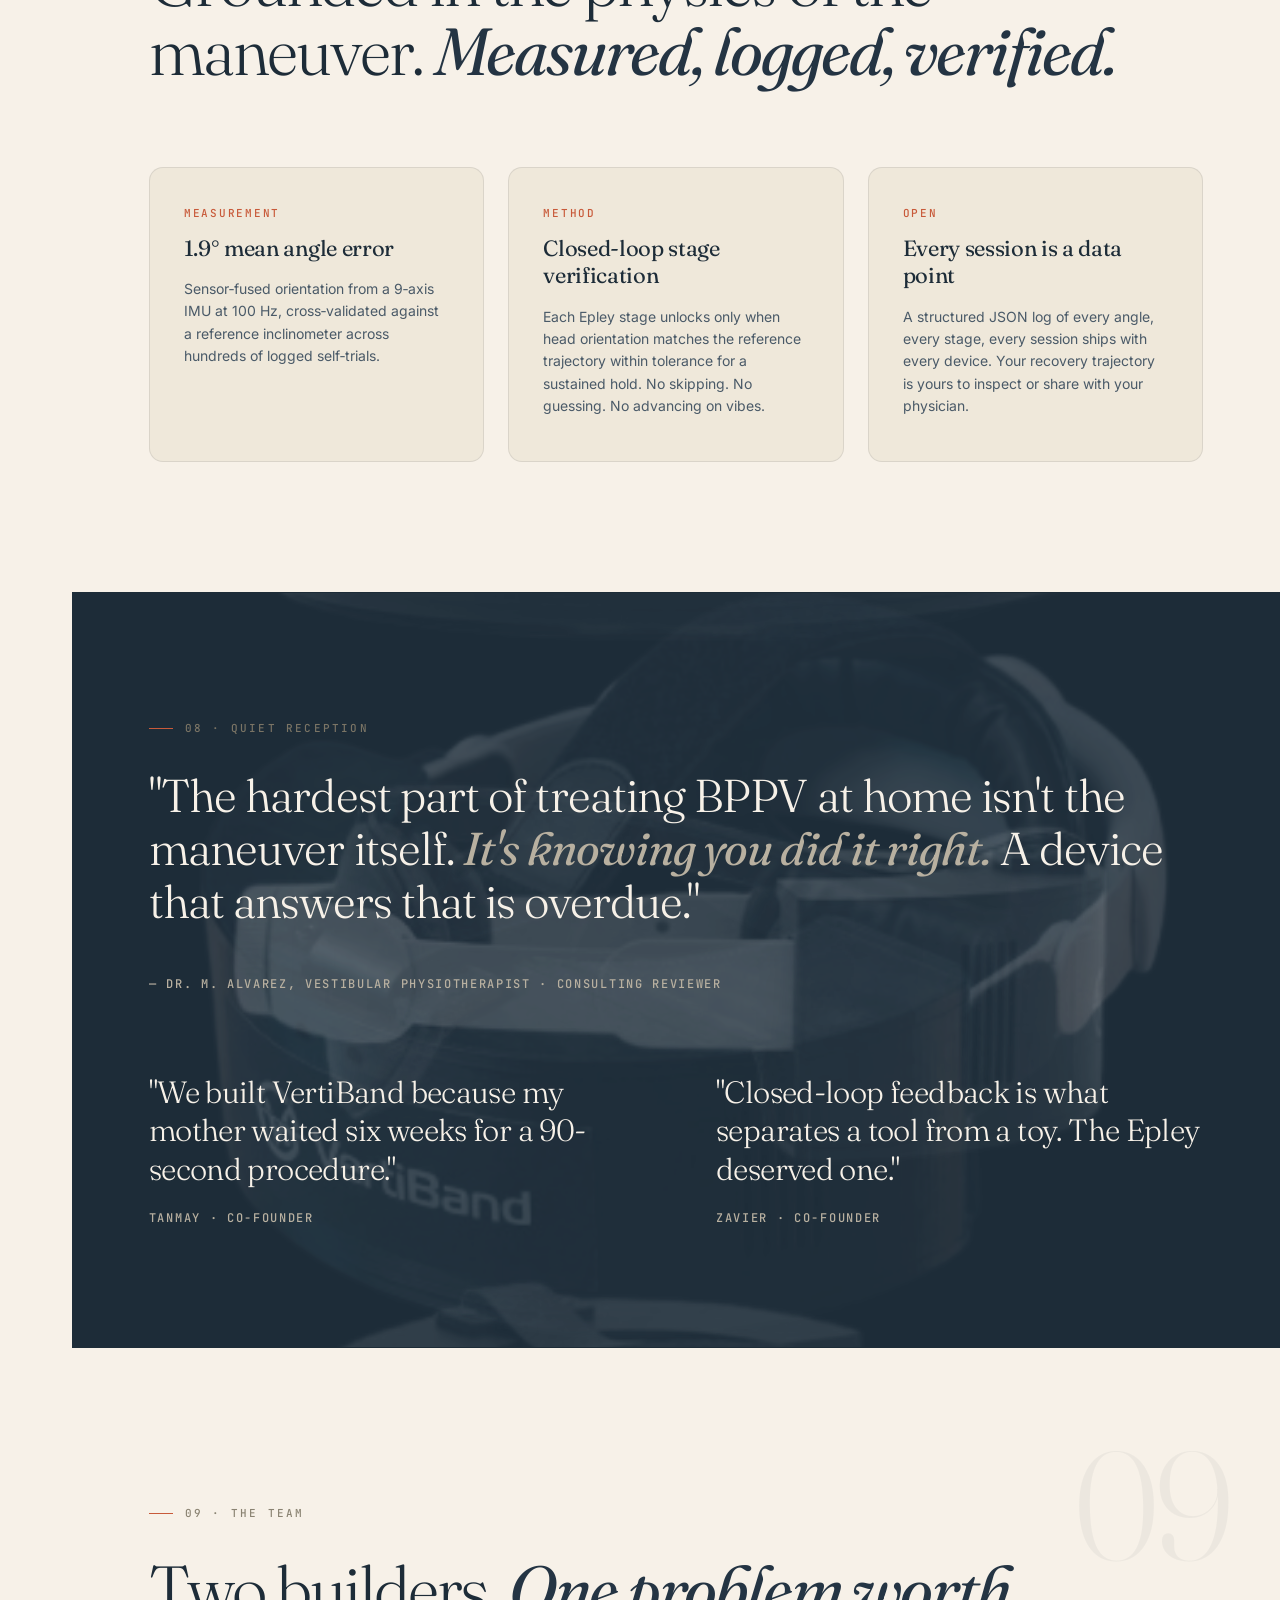
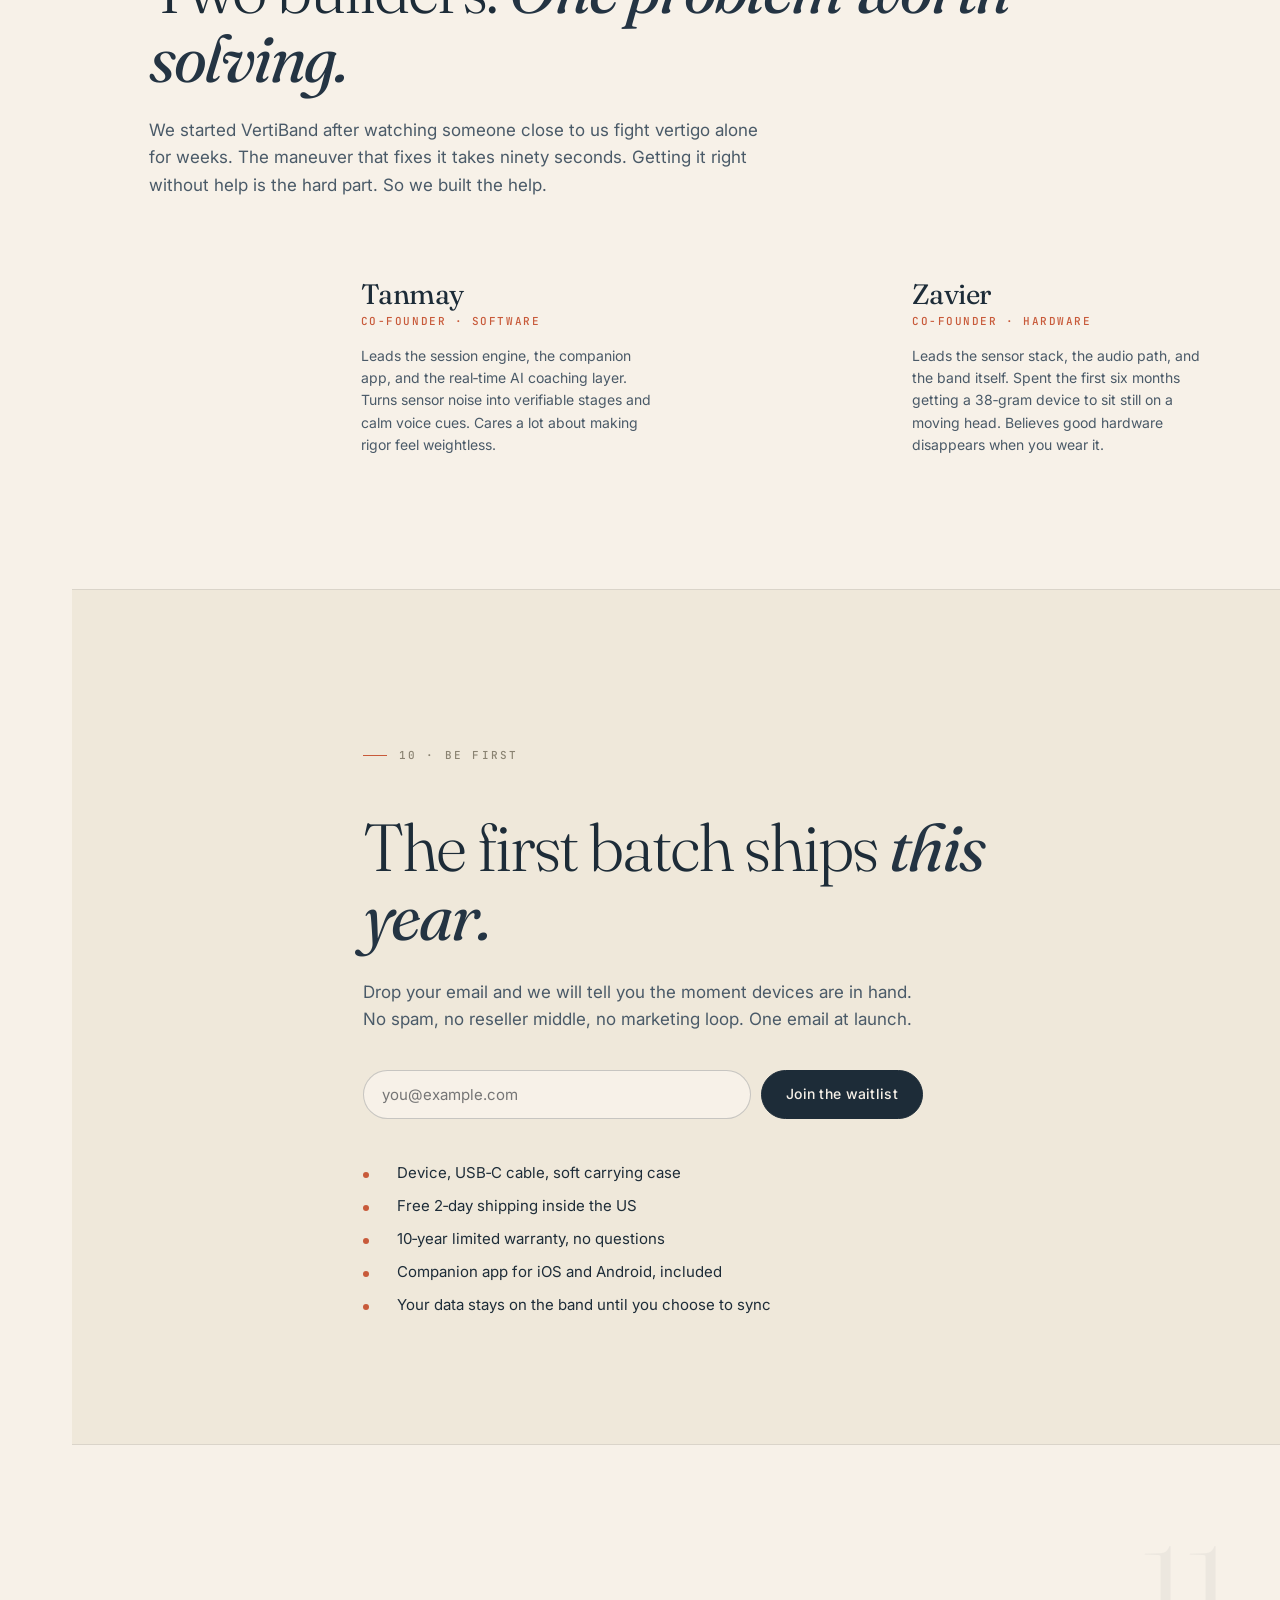
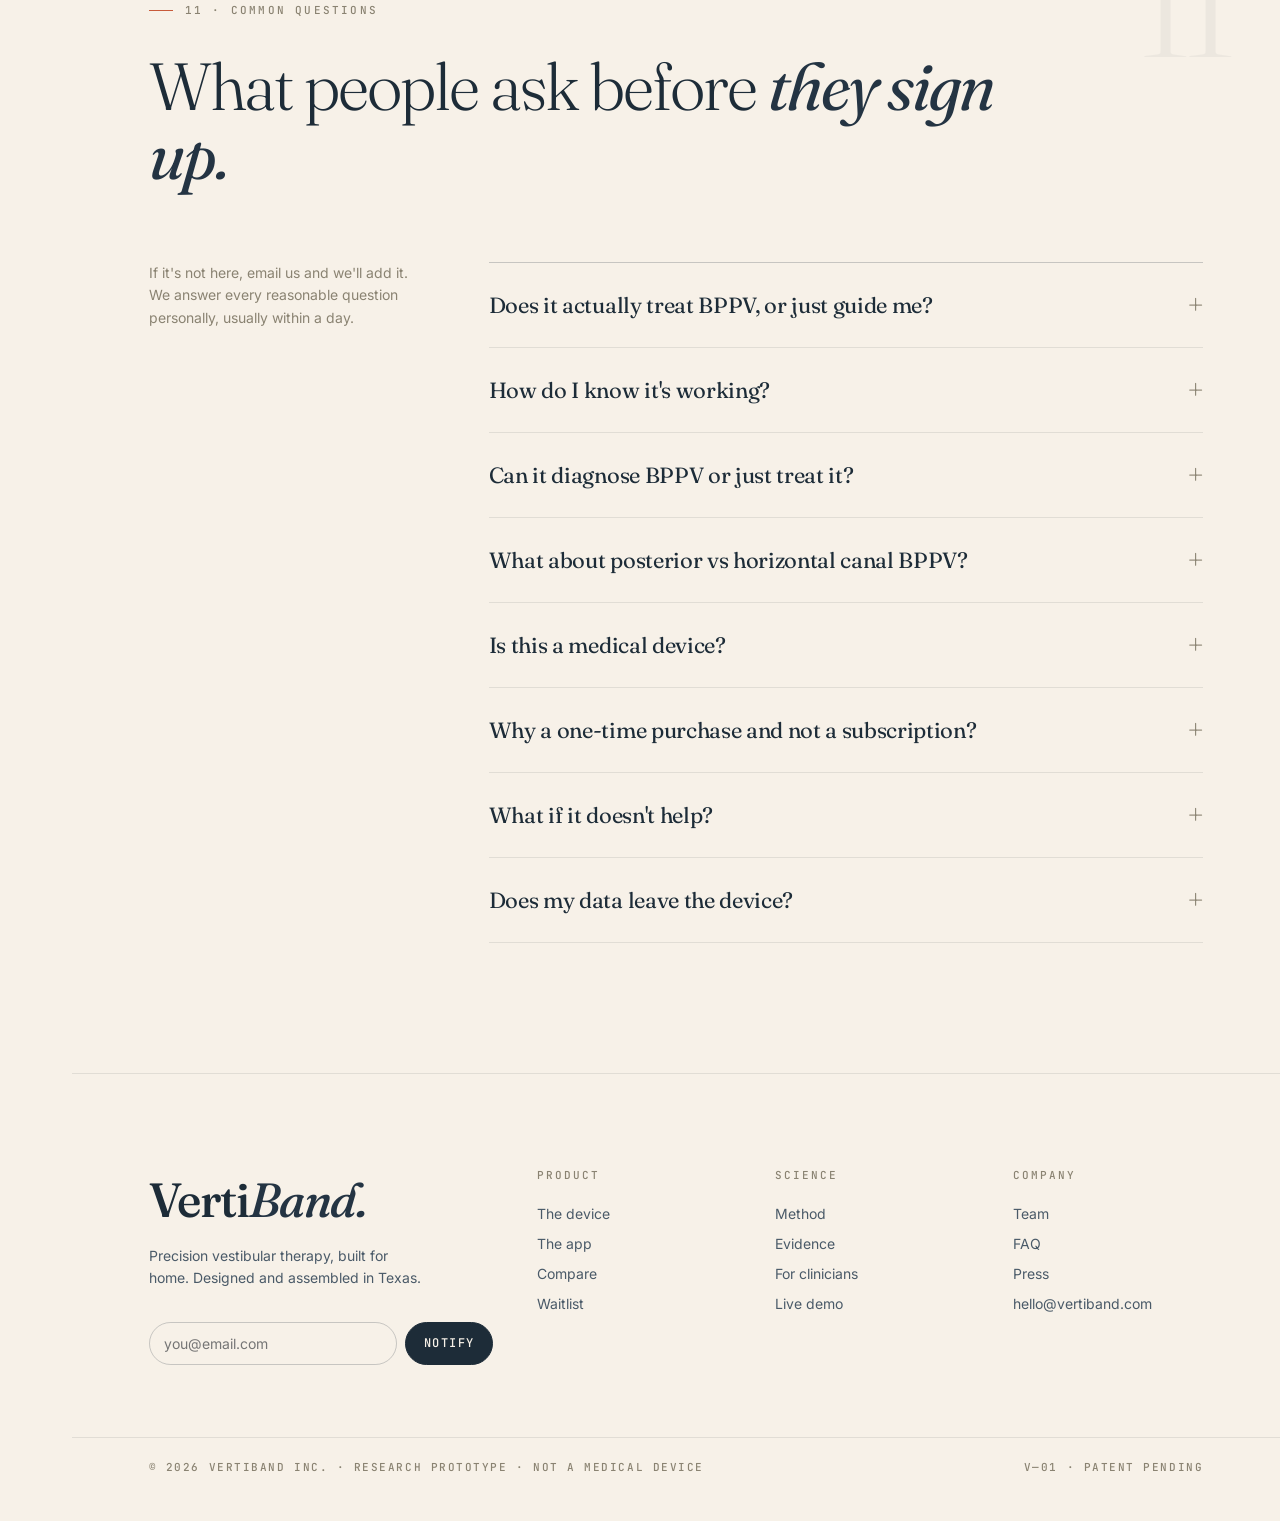
==== commit d22befe9: "App section: stacked-to-fan scroll animation Three phones start overlapping at center with a slight " ====
--- a/index.html
+++ b/index.html
@@ -2172,6 +2172,40 @@
     draw();
   })();
 
+  // ────────── APP SHOWCASE: STACKED → FAN OUT ON SCROLL ──────────
+  // Three phones start overlapping at center (slight fan rotation,
+  // outers slightly smaller). As the user scrolls into the section, the
+  // outer two separate to their natural grid positions and rotation
+  // zeroes. Middle phone stays put. Non-pinned scroll-scrub so the page
+  // flow stays natural. Desktop-only; on mobile the section is already
+  // a horizontal swipe row so this would conflict.
+  (function(){
+    if (typeof gsap === 'undefined') return;
+    gsap.matchMedia().add(
+      { isDesktop: '(min-width: 721px) and (prefers-reduced-motion: no-preference)' },
+      () => {
+        const cols = gsap.utils.toArray('.appshow .phone-col');
+        if (cols.length !== 3) return;
+
+        gsap.set(cols[0], { xPercent:  108, rotate:  5, scale: 0.94, zIndex: 1 });
+        gsap.set(cols[1], { xPercent:    0, rotate:  0, scale: 1.00, zIndex: 3 });
+        gsap.set(cols[2], { xPercent: -108, rotate: -5, scale: 0.94, zIndex: 1 });
+
+        gsap.timeline({
+          scrollTrigger: {
+            trigger: '.appshow .phones',
+            start: 'top 80%',
+            end:   'top 20%',
+            scrub: 1.2,
+          },
+          defaults: { ease: 'none' },
+        })
+          .to(cols[0], { xPercent: 0, rotate: 0, scale: 1 }, 0)
+          .to(cols[2], { xPercent: 0, rotate: 0, scale: 1 }, 0);
+      }
+    );
+  })();
+
   // ────────── NAMMA-STYLE: HERO BLUR-TO-CLEAR + MEDIA CURTAIN ─────
   // Two moves pulled from studionamma.com that fit an editorial
   // clinical site:
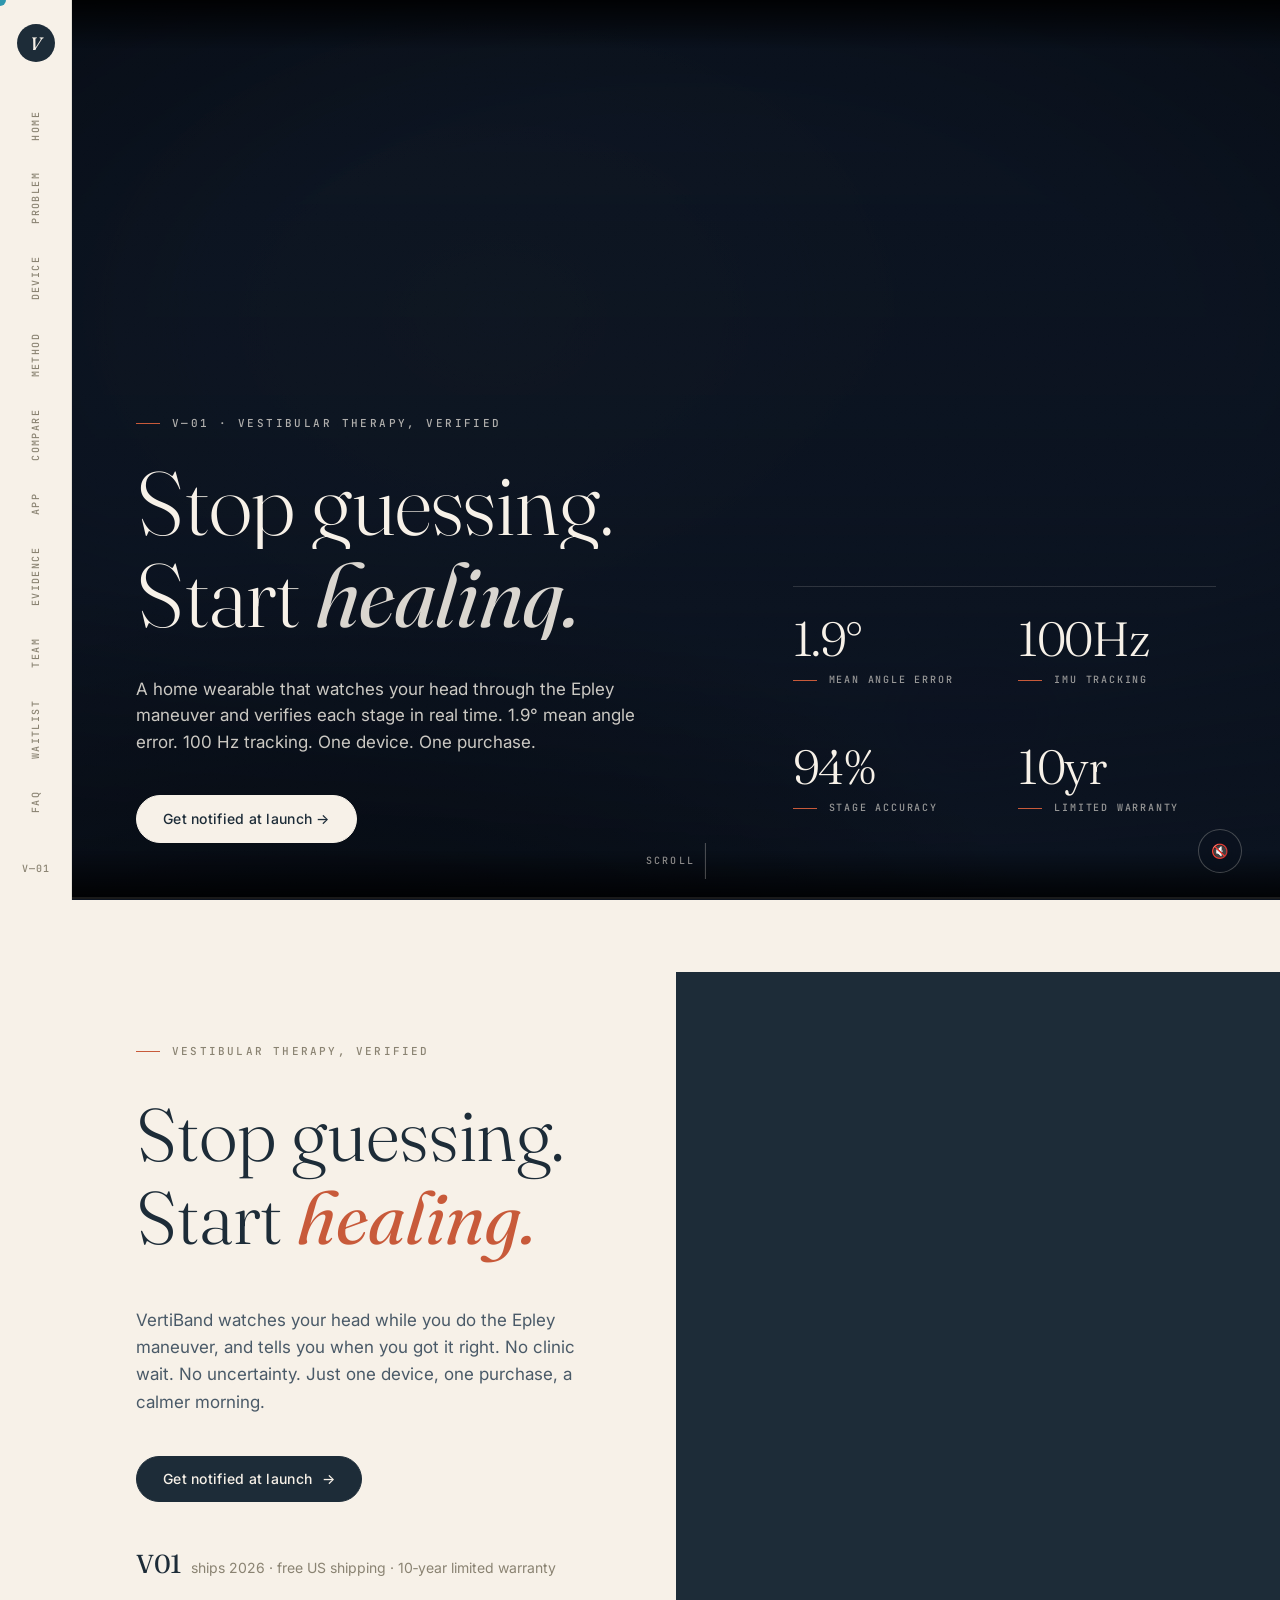
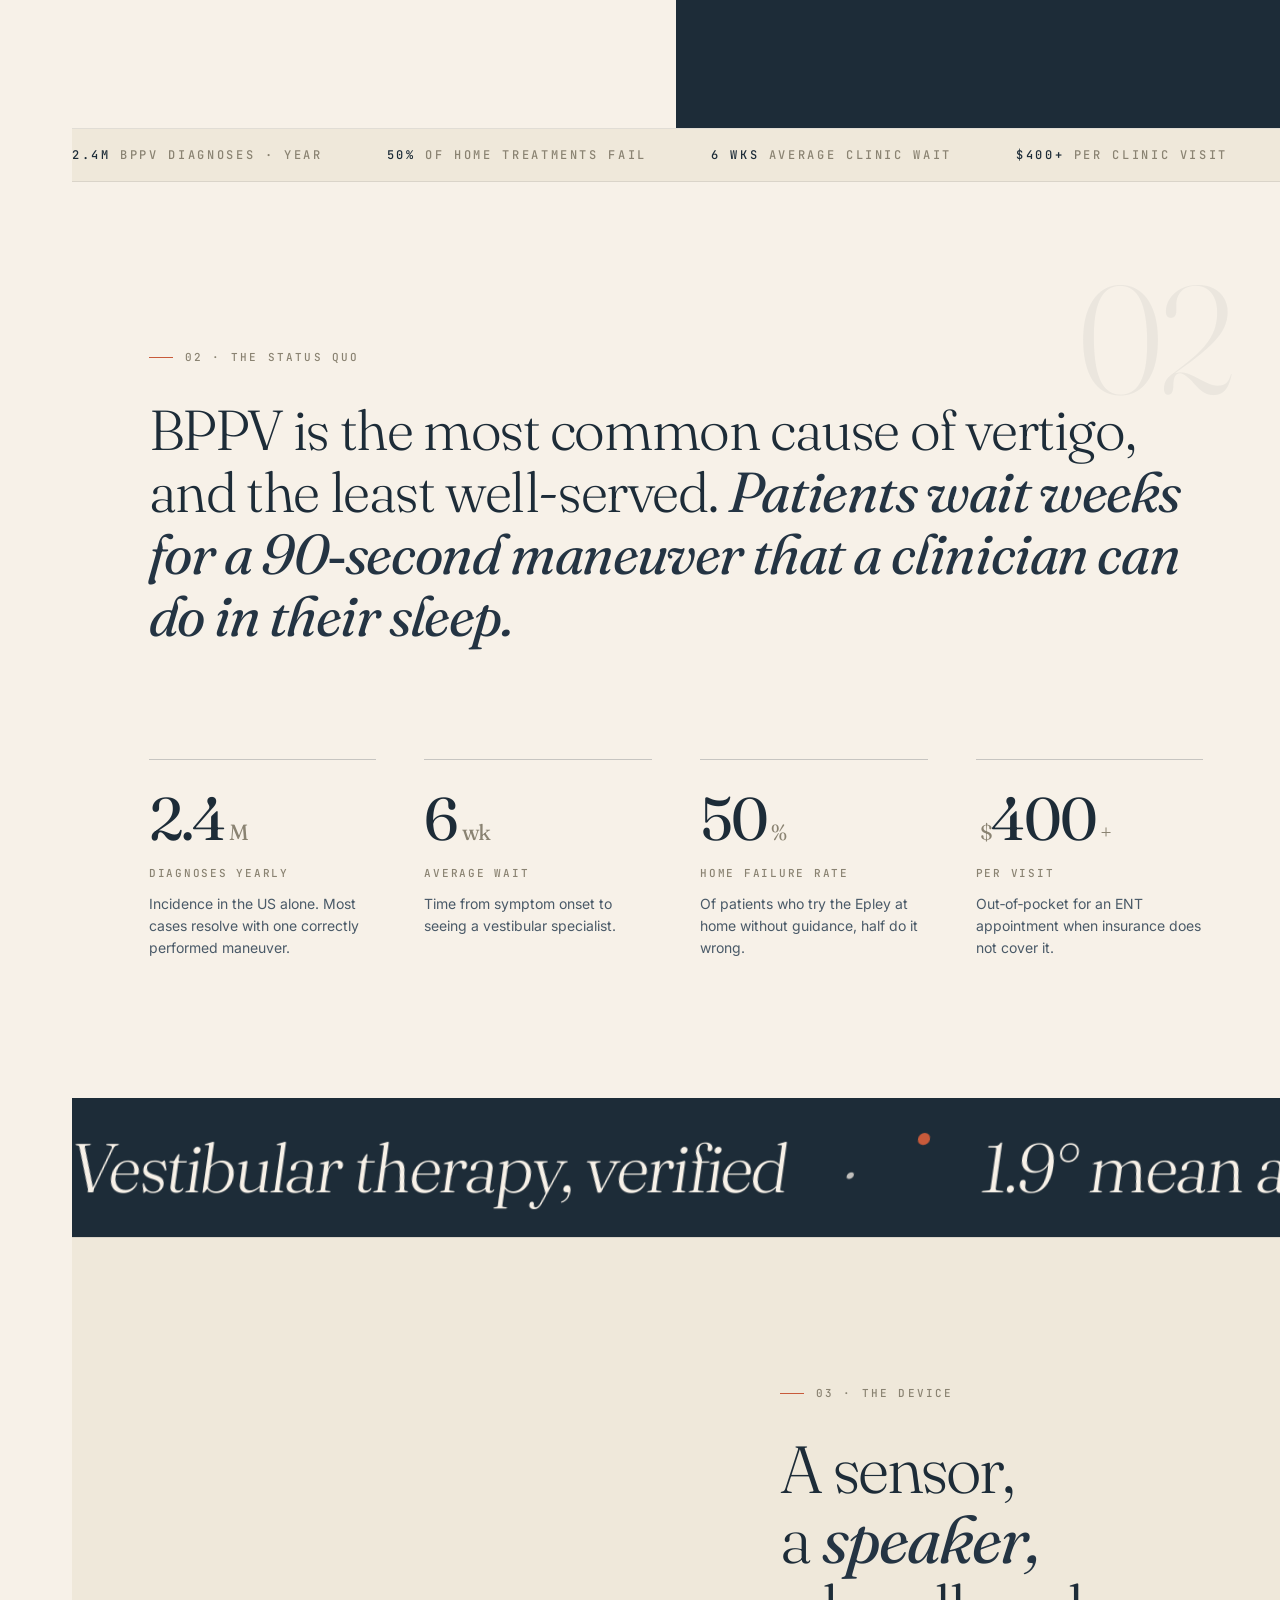
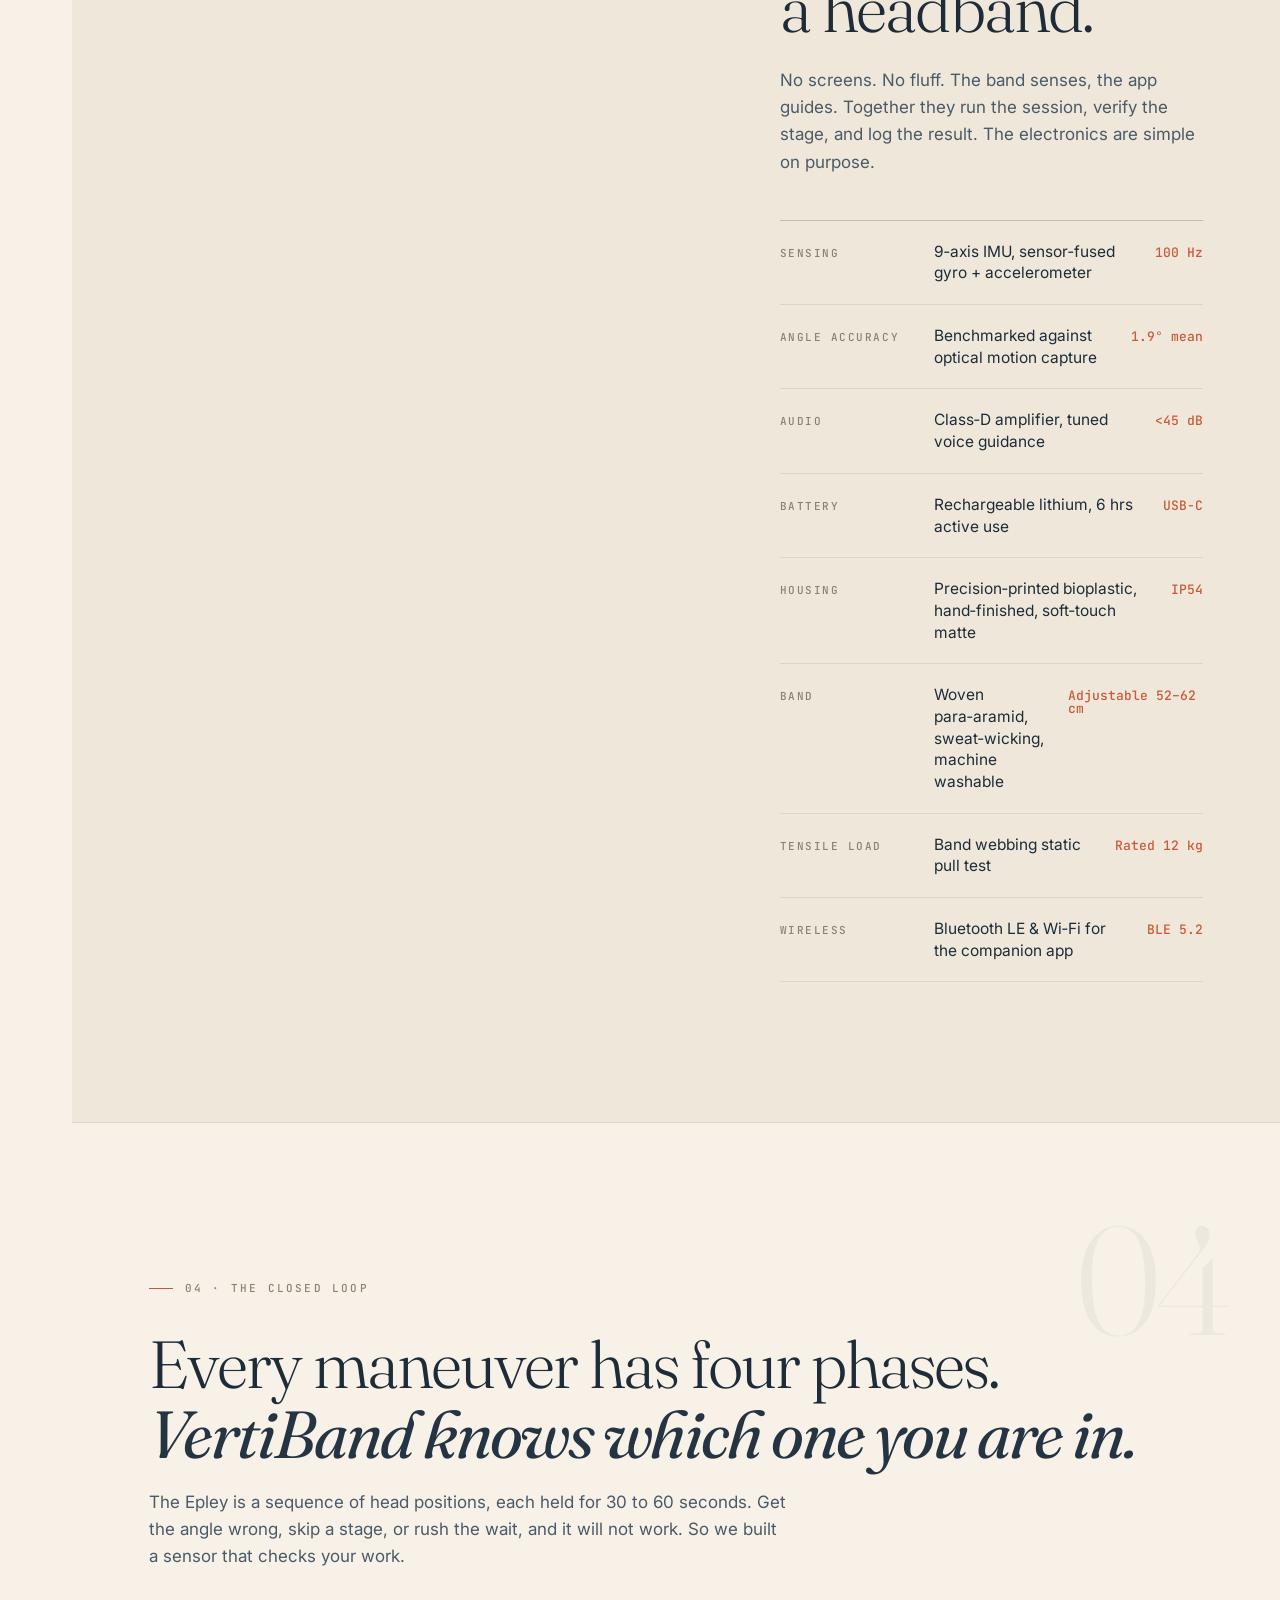
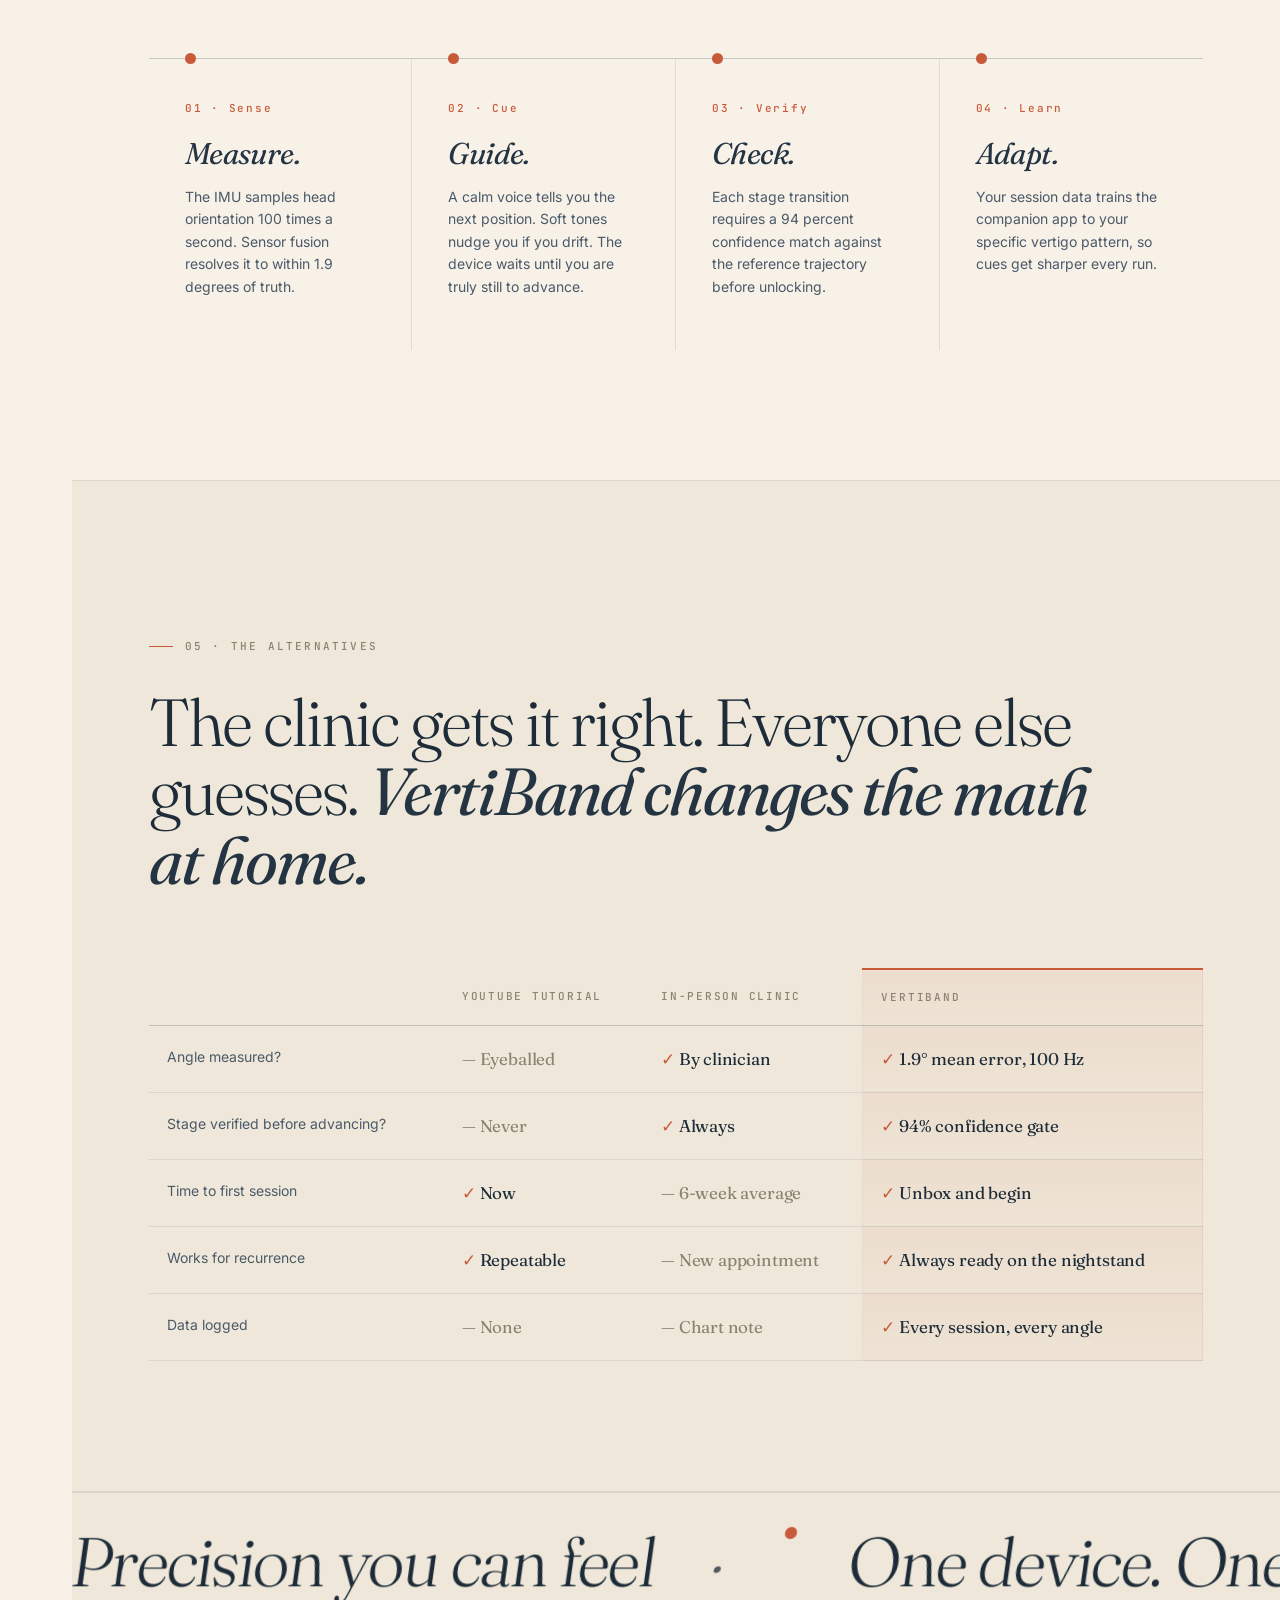
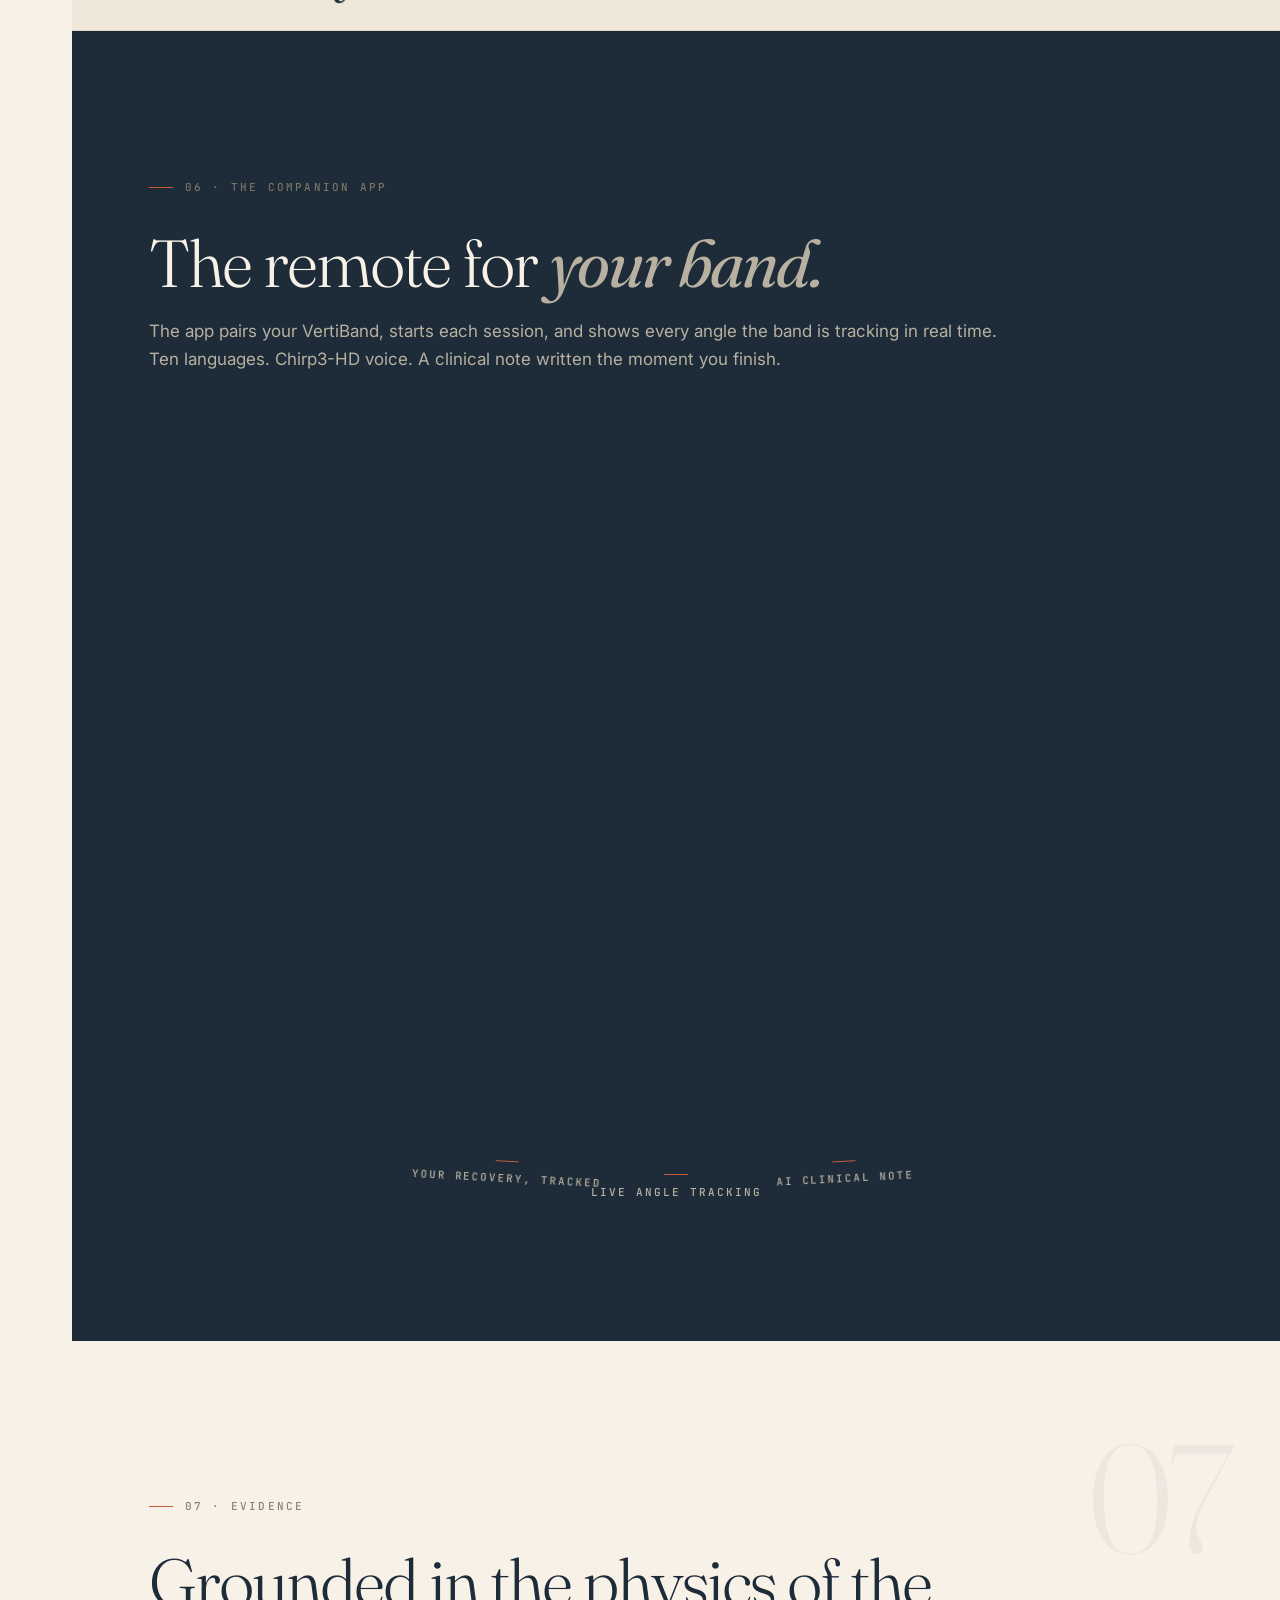
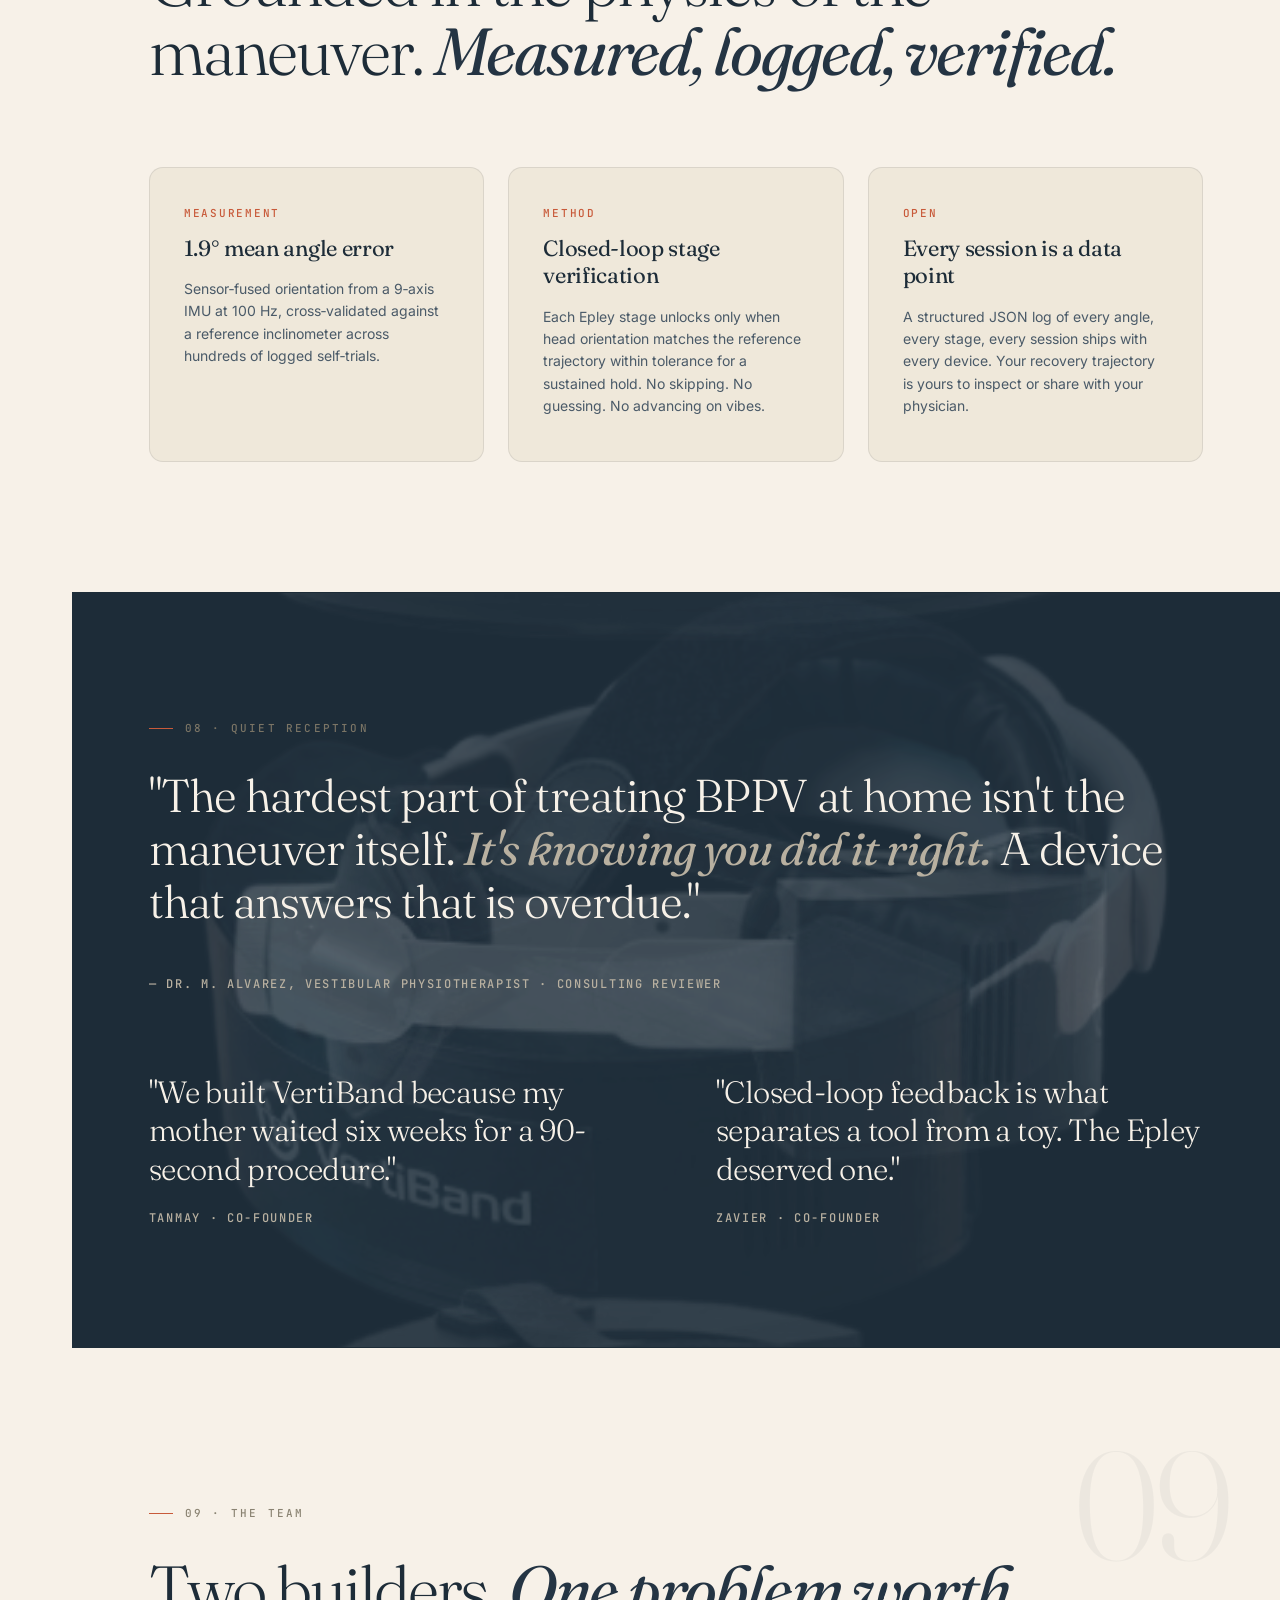
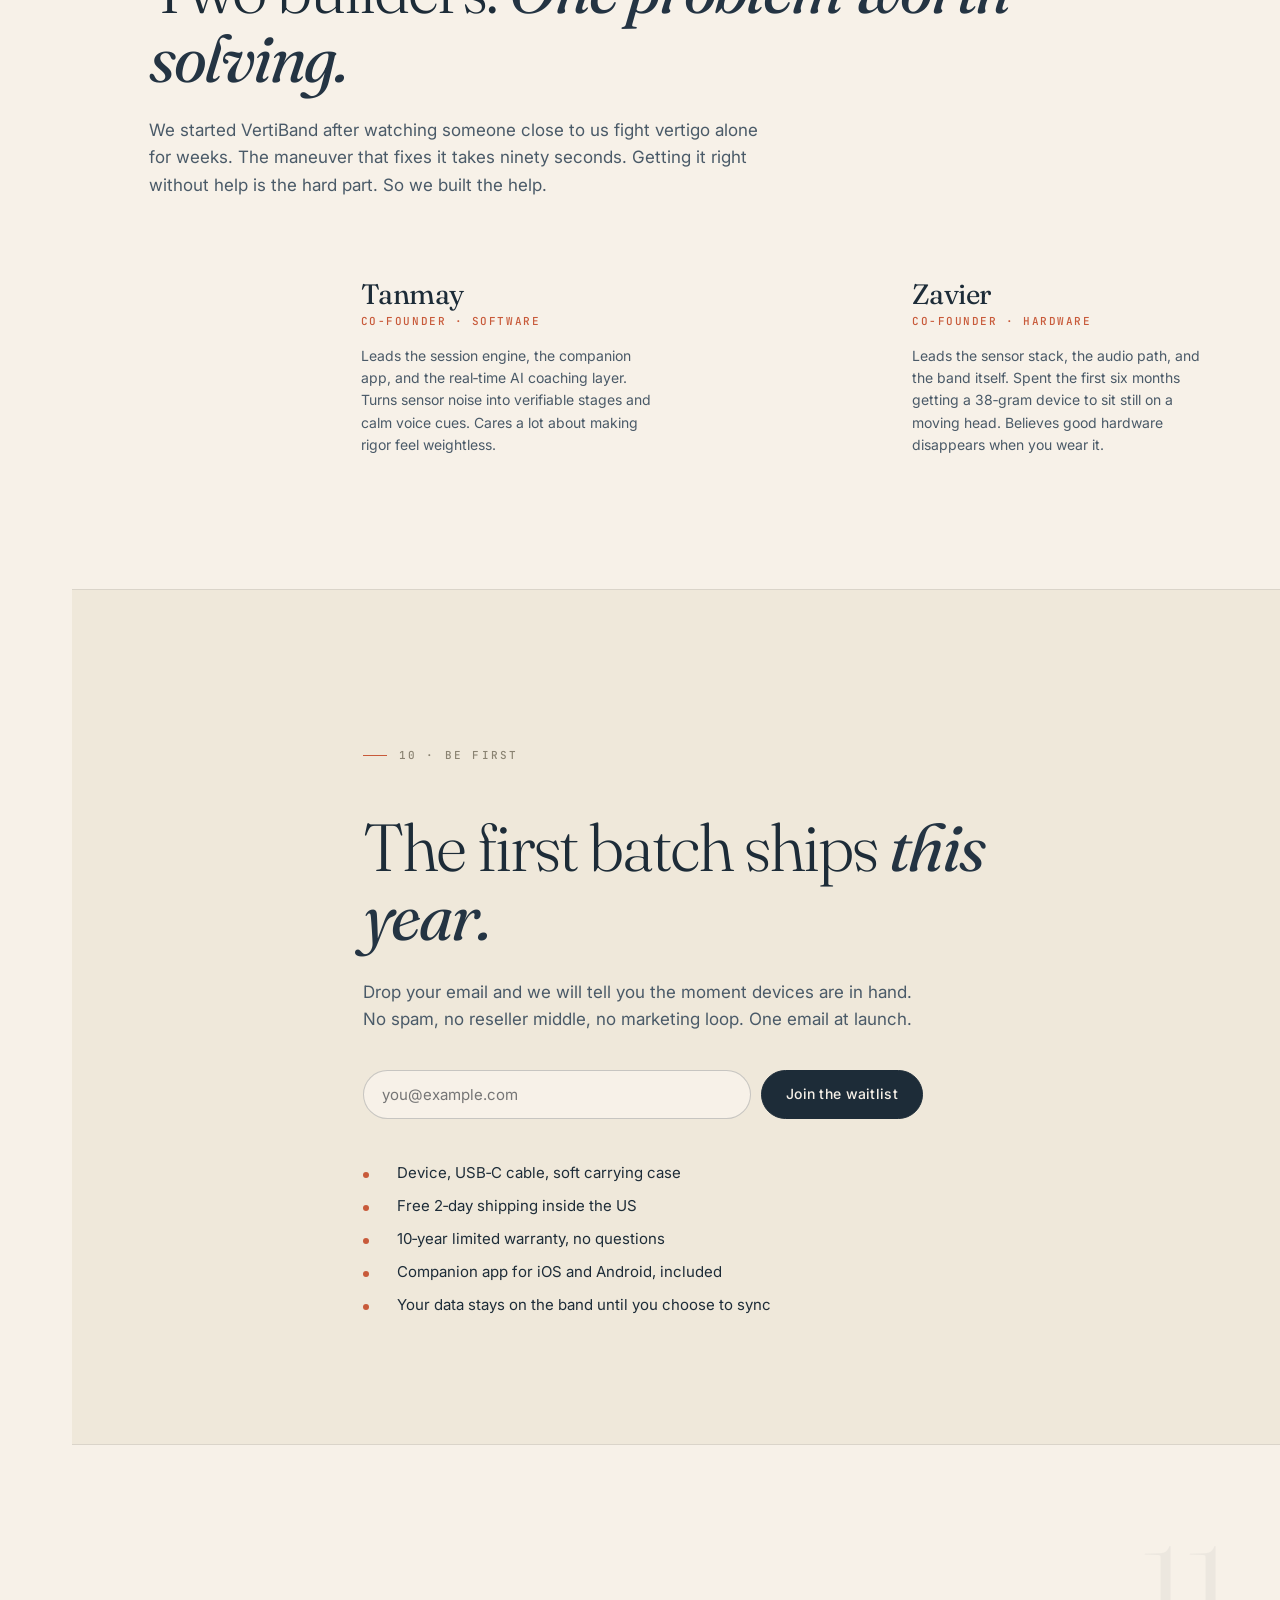
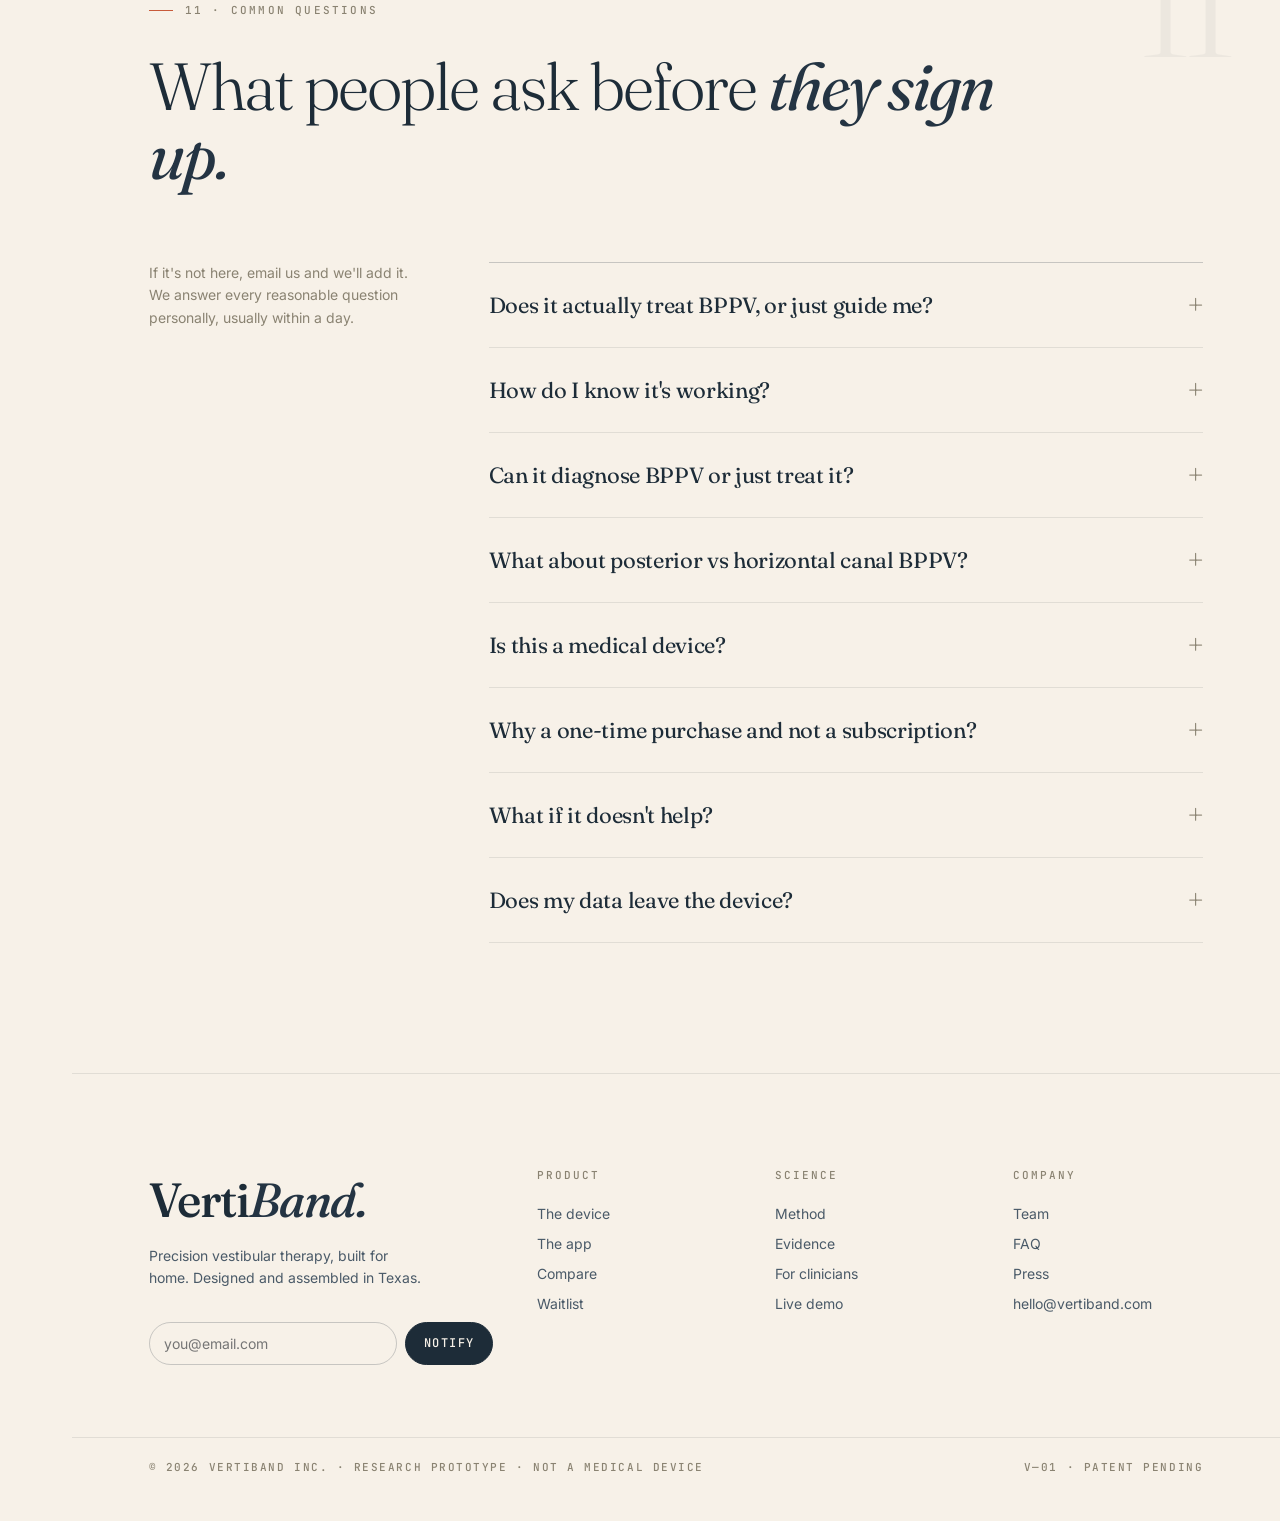
==== commit 0b48bdf6: "Fix phone-fan scroll lag: kill double-smoothing + compositor hints Research from current GSAP + Leni" ====
--- a/index.html
+++ b/index.html
@@ -275,7 +275,12 @@
   .appshow .head { max-width: 860px; margin: 0 0 80px; }
   .appshow .head p { font-size: 17px; line-height: 1.6; color: var(--fg-d2); margin: 20px 0 0; }
   .phones { display: grid; grid-template-columns: repeat(3, 1fr); gap: 40px; align-items: start; }
-  .phone-col { display: flex; flex-direction: column; gap: 18px; align-items: center; }
+  .phone-col {
+    display: flex; flex-direction: column; gap: 18px; align-items: center;
+    will-change: transform;
+    backface-visibility: hidden;
+    transform: translateZ(0);
+  }
   .phone {
     aspect-ratio: 390 / 844; width: 100%; background: #000; border-radius: 44px;
     border: 8px solid #000; overflow: hidden; position: relative;
@@ -1709,6 +1714,10 @@
     const lenis = new Lenis({ duration: 1.1, easing: (t) => Math.min(1, 1.001 - Math.pow(2, -10 * t)) });
     lenis.on('scroll', ScrollTrigger.update);
     gsap.ticker.add((time) => lenis.raf(time * 1000));
+    // Required with Lenis — GSAP's default lag compensation fights the
+    // smooth-scroll loop and produces the "rubber band" feel (worse on
+    // Safari where RAF jitter is higher). See Lenis discussion #366.
+    gsap.ticker.lagSmoothing(0);
     window._lenis = lenis;
     gsap.ticker.lagSmoothing(0);
 
@@ -2187,18 +2196,19 @@
         const cols = gsap.utils.toArray('.appshow .phone-col');
         if (cols.length !== 3) return;
 
-        gsap.set(cols[0], { xPercent:  108, rotate:  5, scale: 0.94, zIndex: 1 });
-        gsap.set(cols[1], { xPercent:    0, rotate:  0, scale: 1.00, zIndex: 3 });
-        gsap.set(cols[2], { xPercent: -108, rotate: -5, scale: 0.94, zIndex: 1 });
+        gsap.set(cols[0], { xPercent:  108, rotate:  5, scale: 0.94, zIndex: 1, force3D: true });
+        gsap.set(cols[1], { xPercent:    0, rotate:  0, scale: 1.00, zIndex: 3, force3D: true });
+        gsap.set(cols[2], { xPercent: -108, rotate: -5, scale: 0.94, zIndex: 1, force3D: true });
 
         gsap.timeline({
           scrollTrigger: {
             trigger: '.appshow .phones',
             start: 'top 80%',
             end:   'top 20%',
-            scrub: 1.2,
+            scrub: 0.5,
+            invalidateOnRefresh: true,
           },
-          defaults: { ease: 'none' },
+          defaults: { ease: 'none', force3D: true },
         })
           .to(cols[0], { xPercent: 0, rotate: 0, scale: 1 }, 0)
           .to(cols[2], { xPercent: 0, rotate: 0, scale: 1 }, 0);
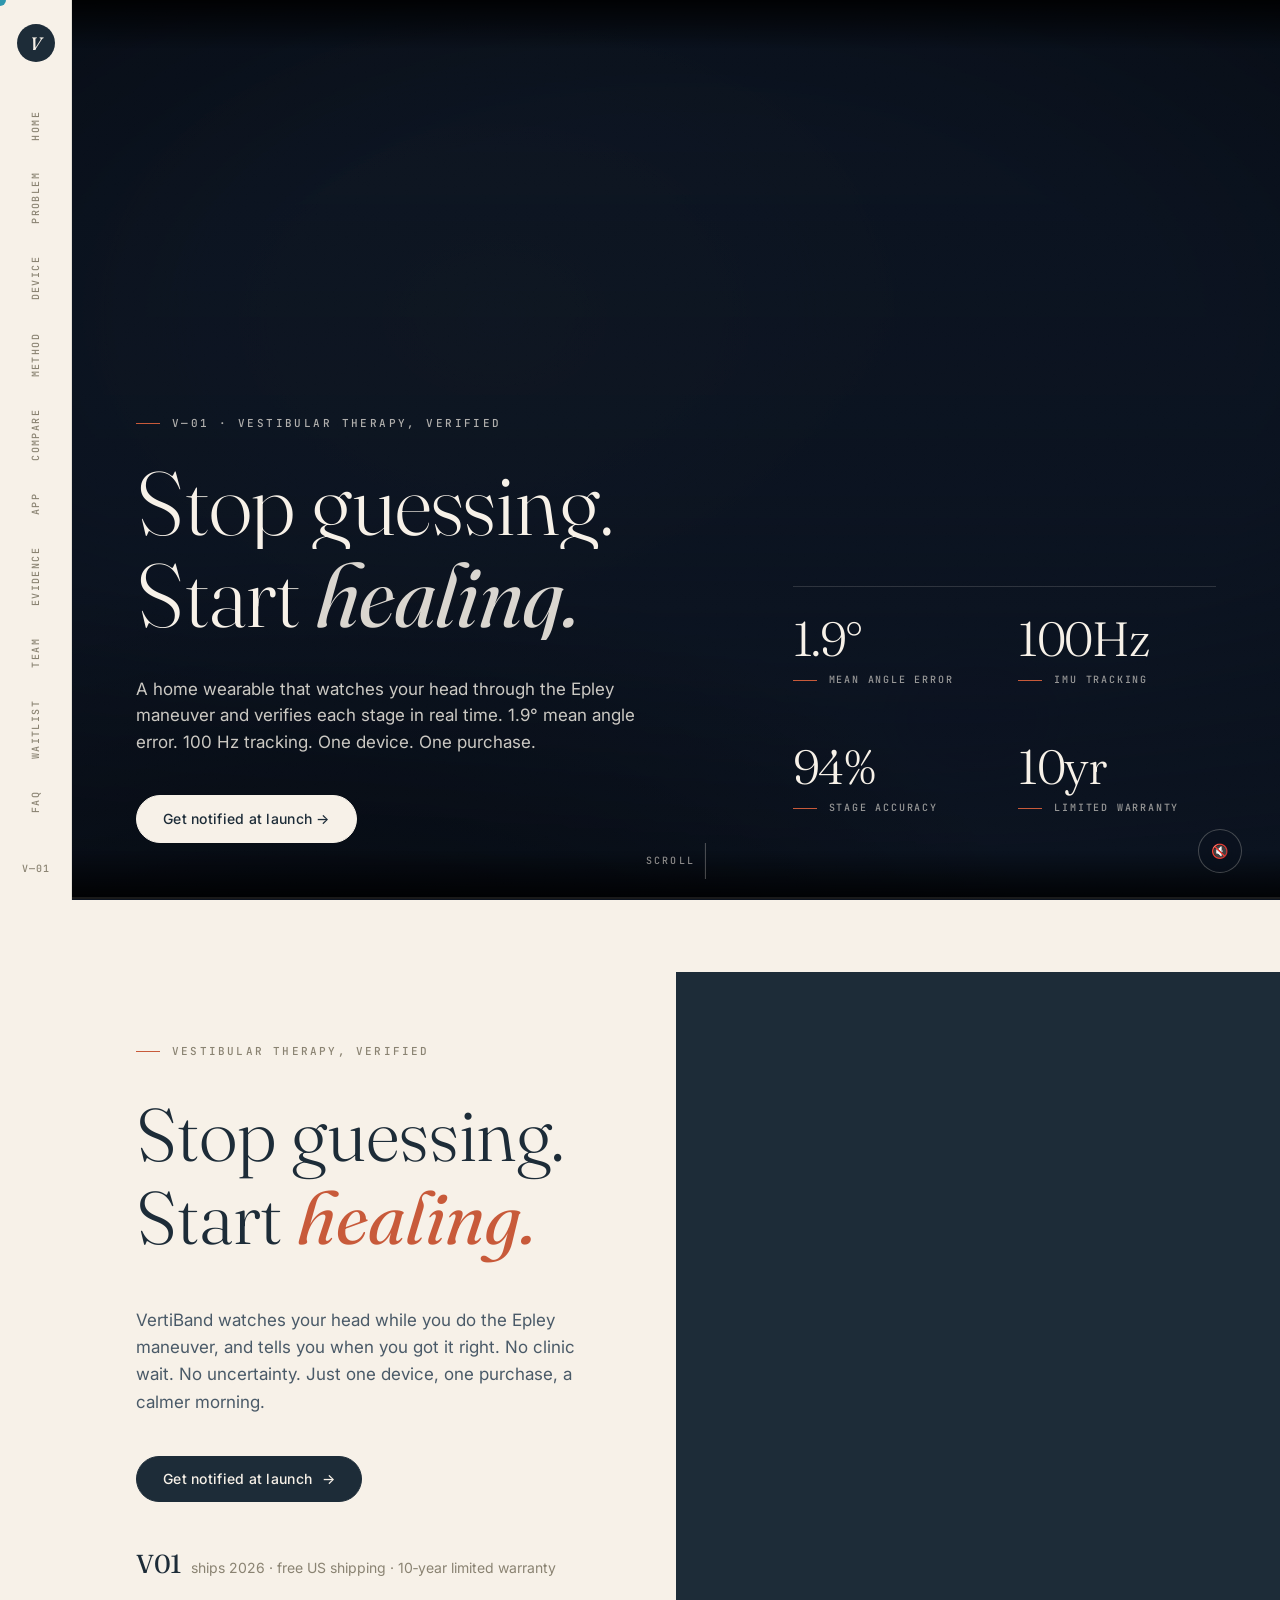
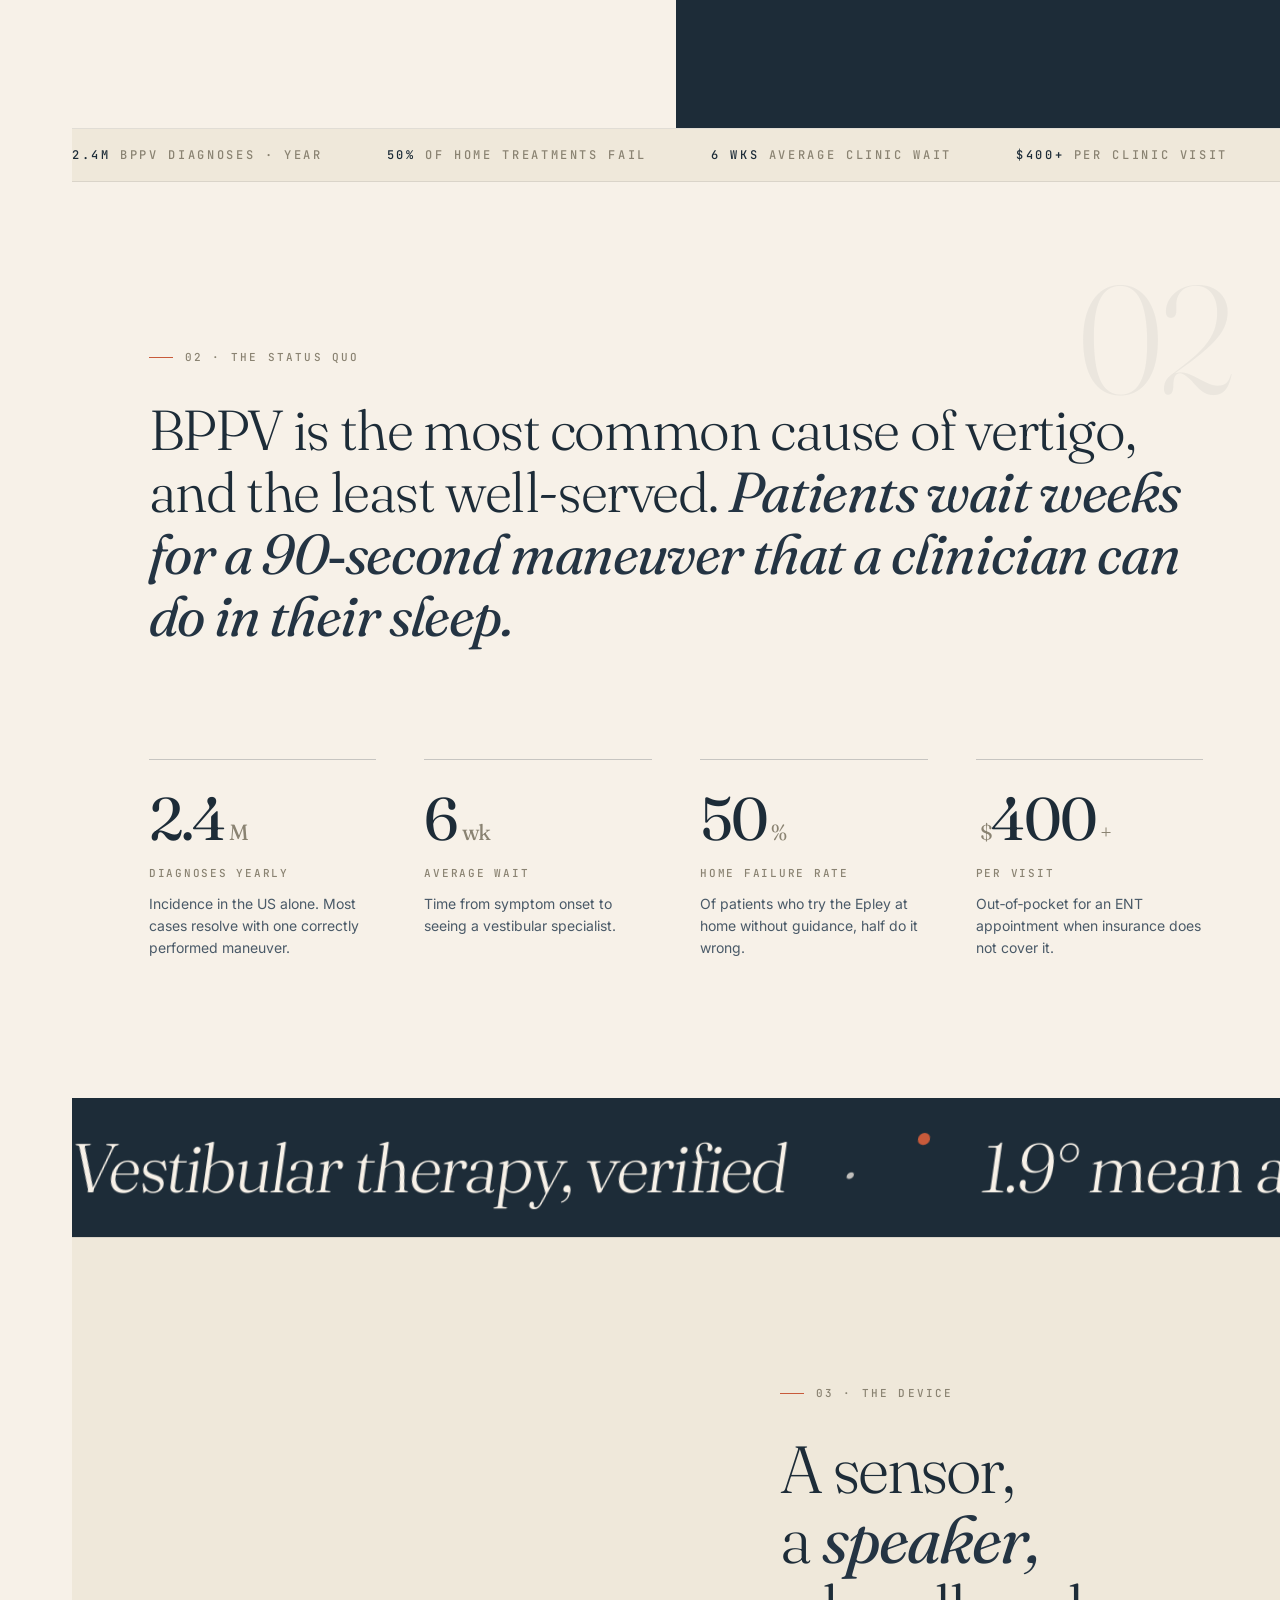
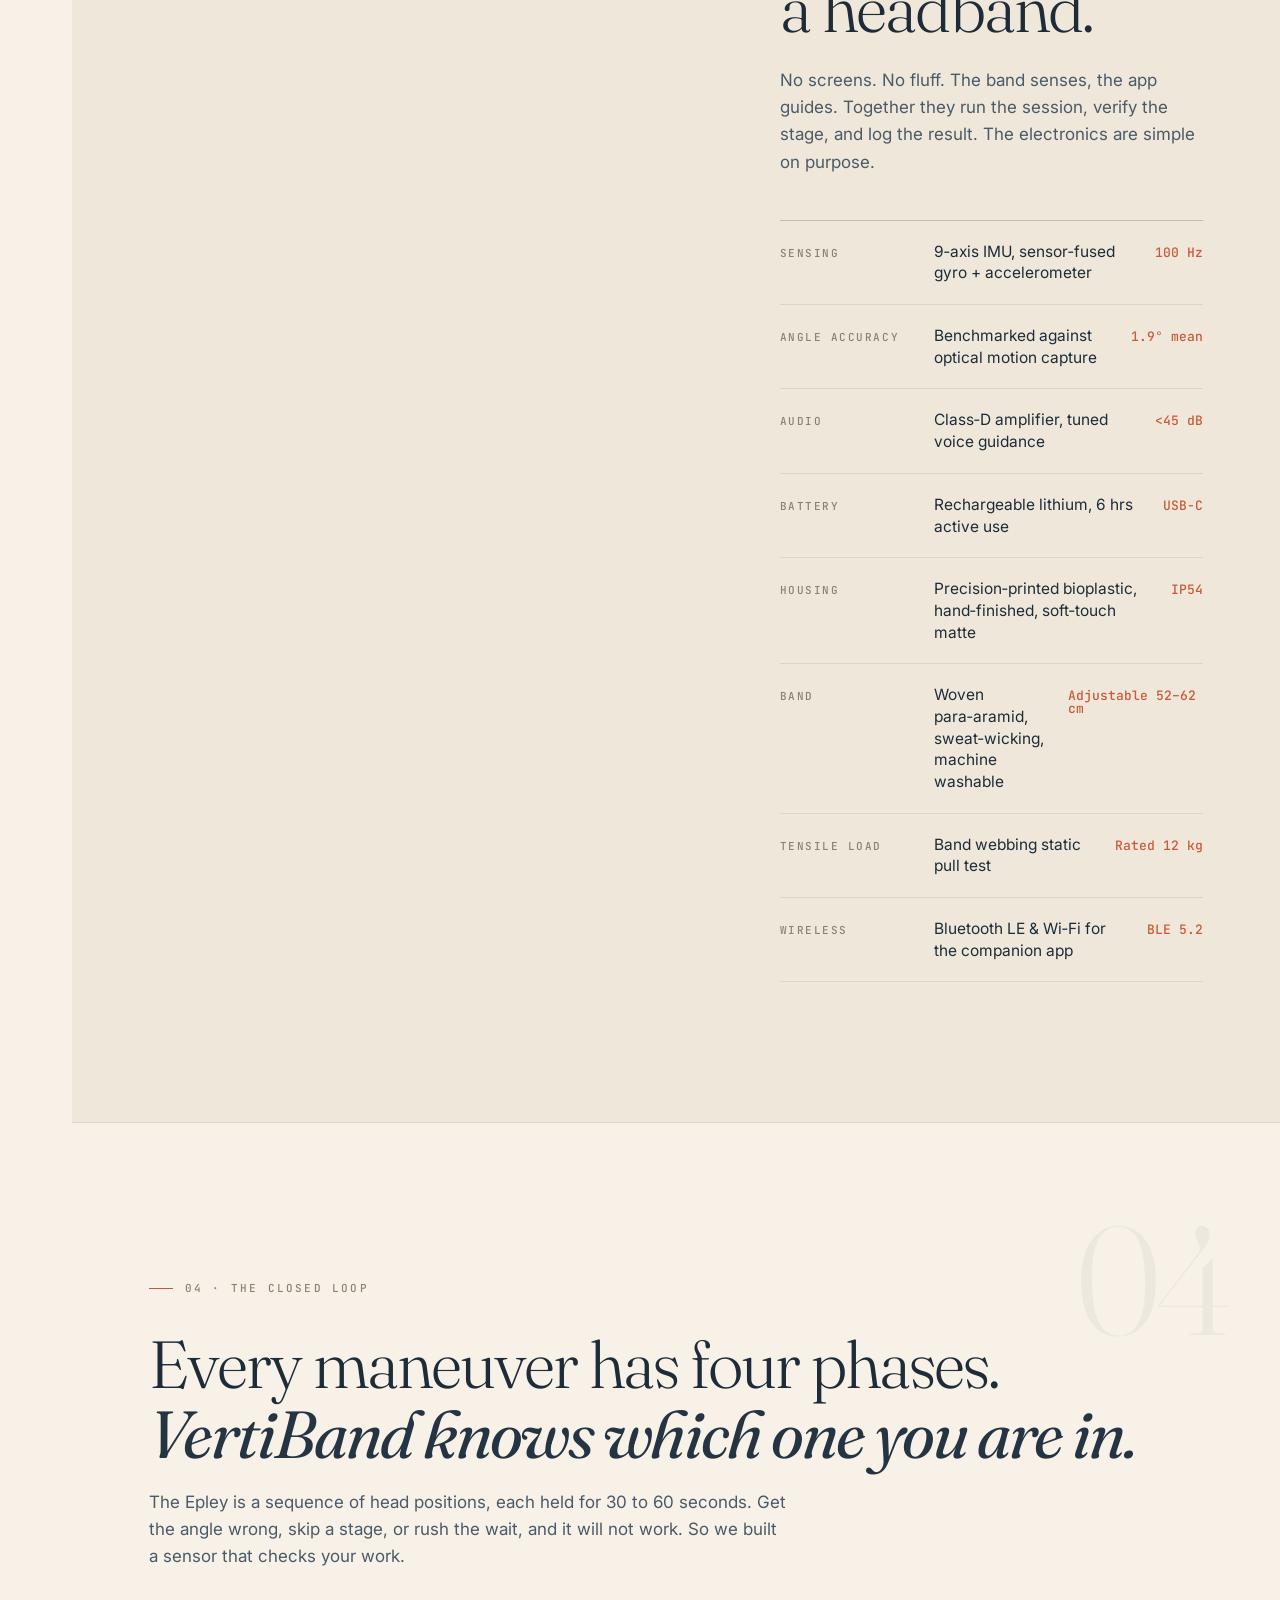
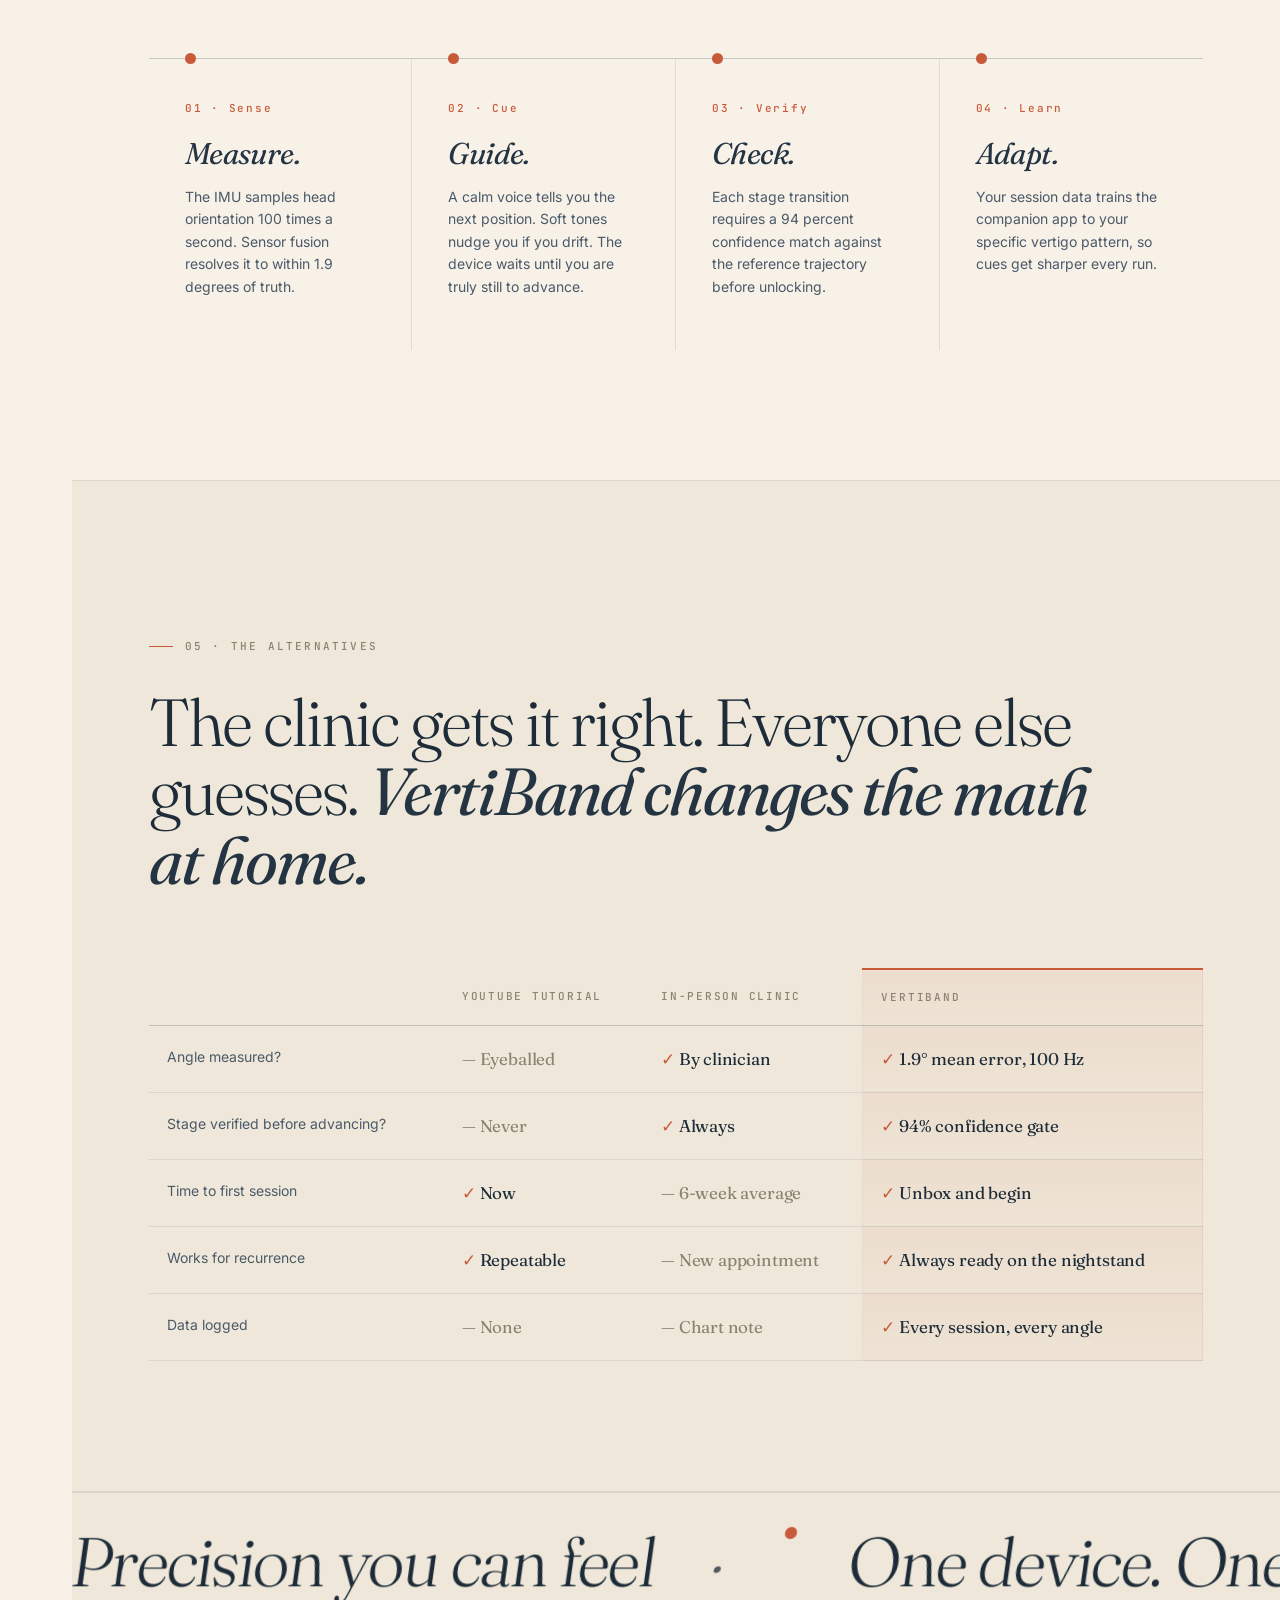
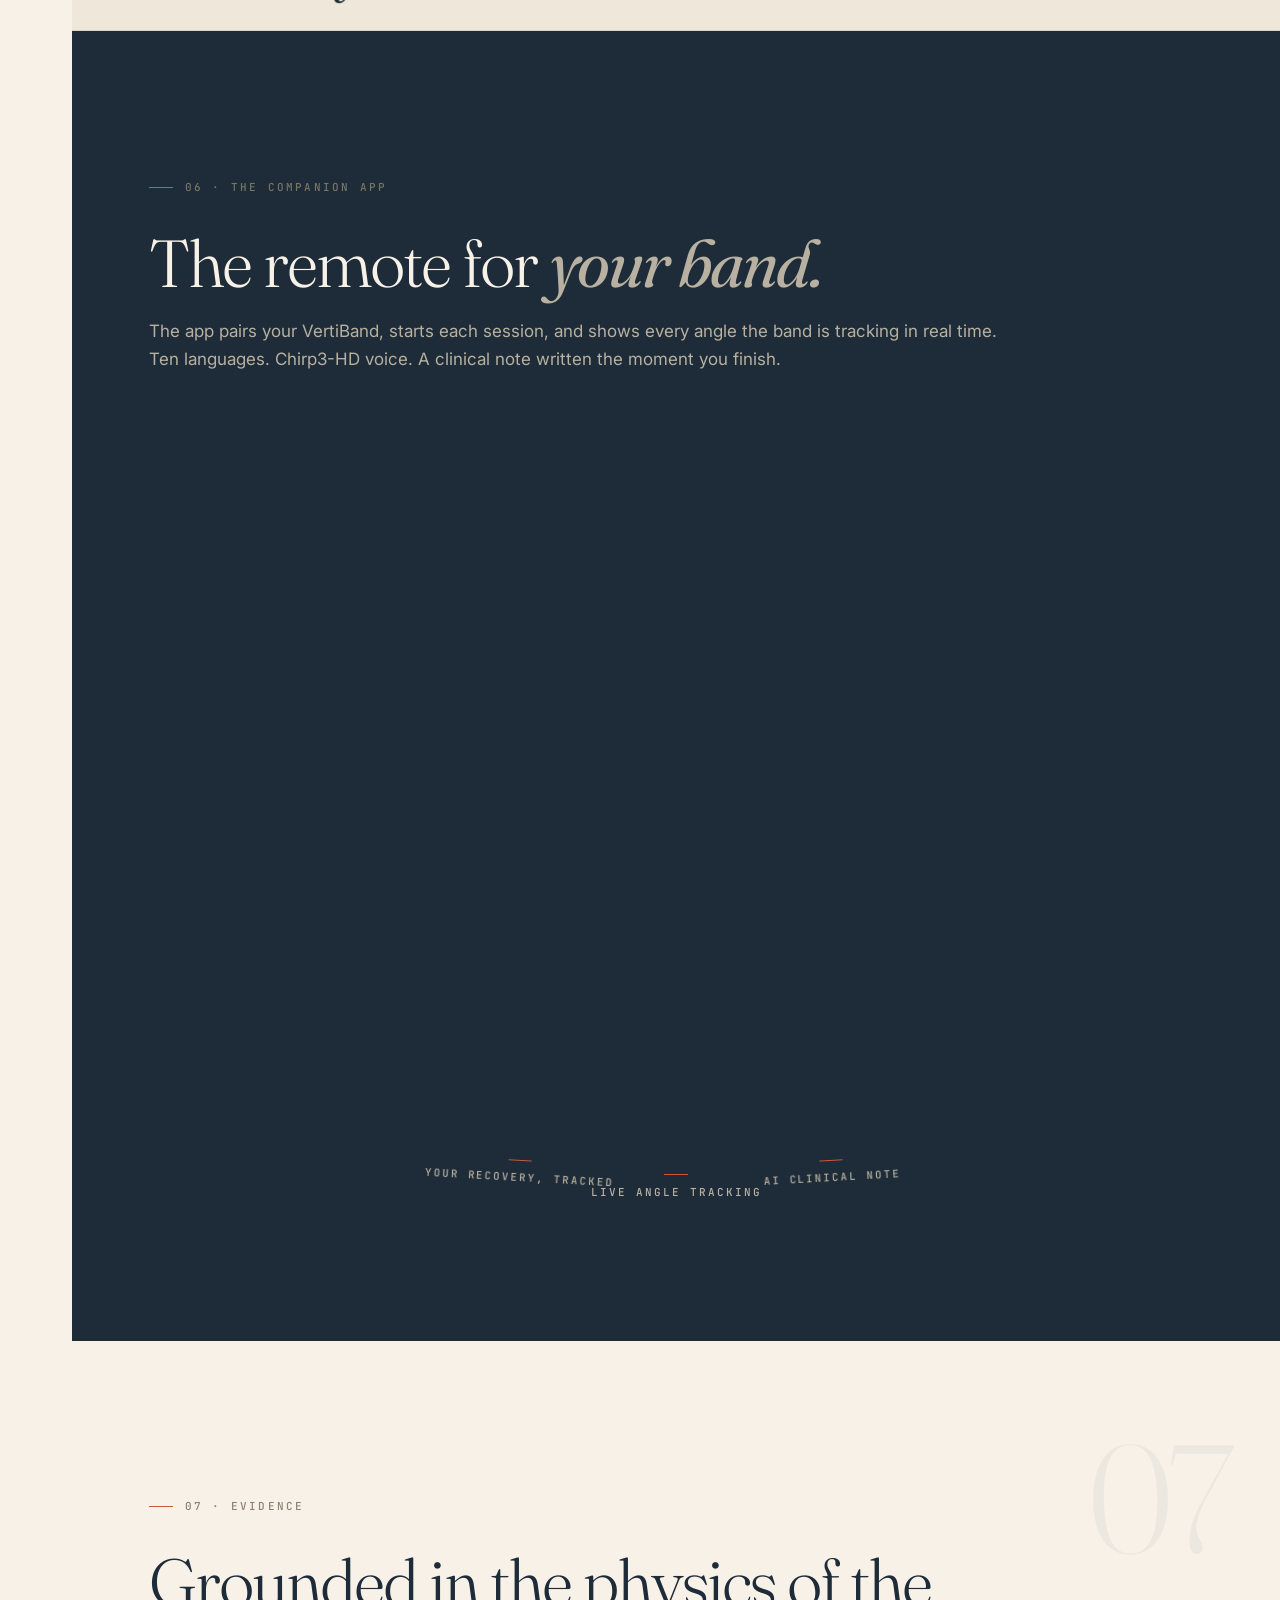
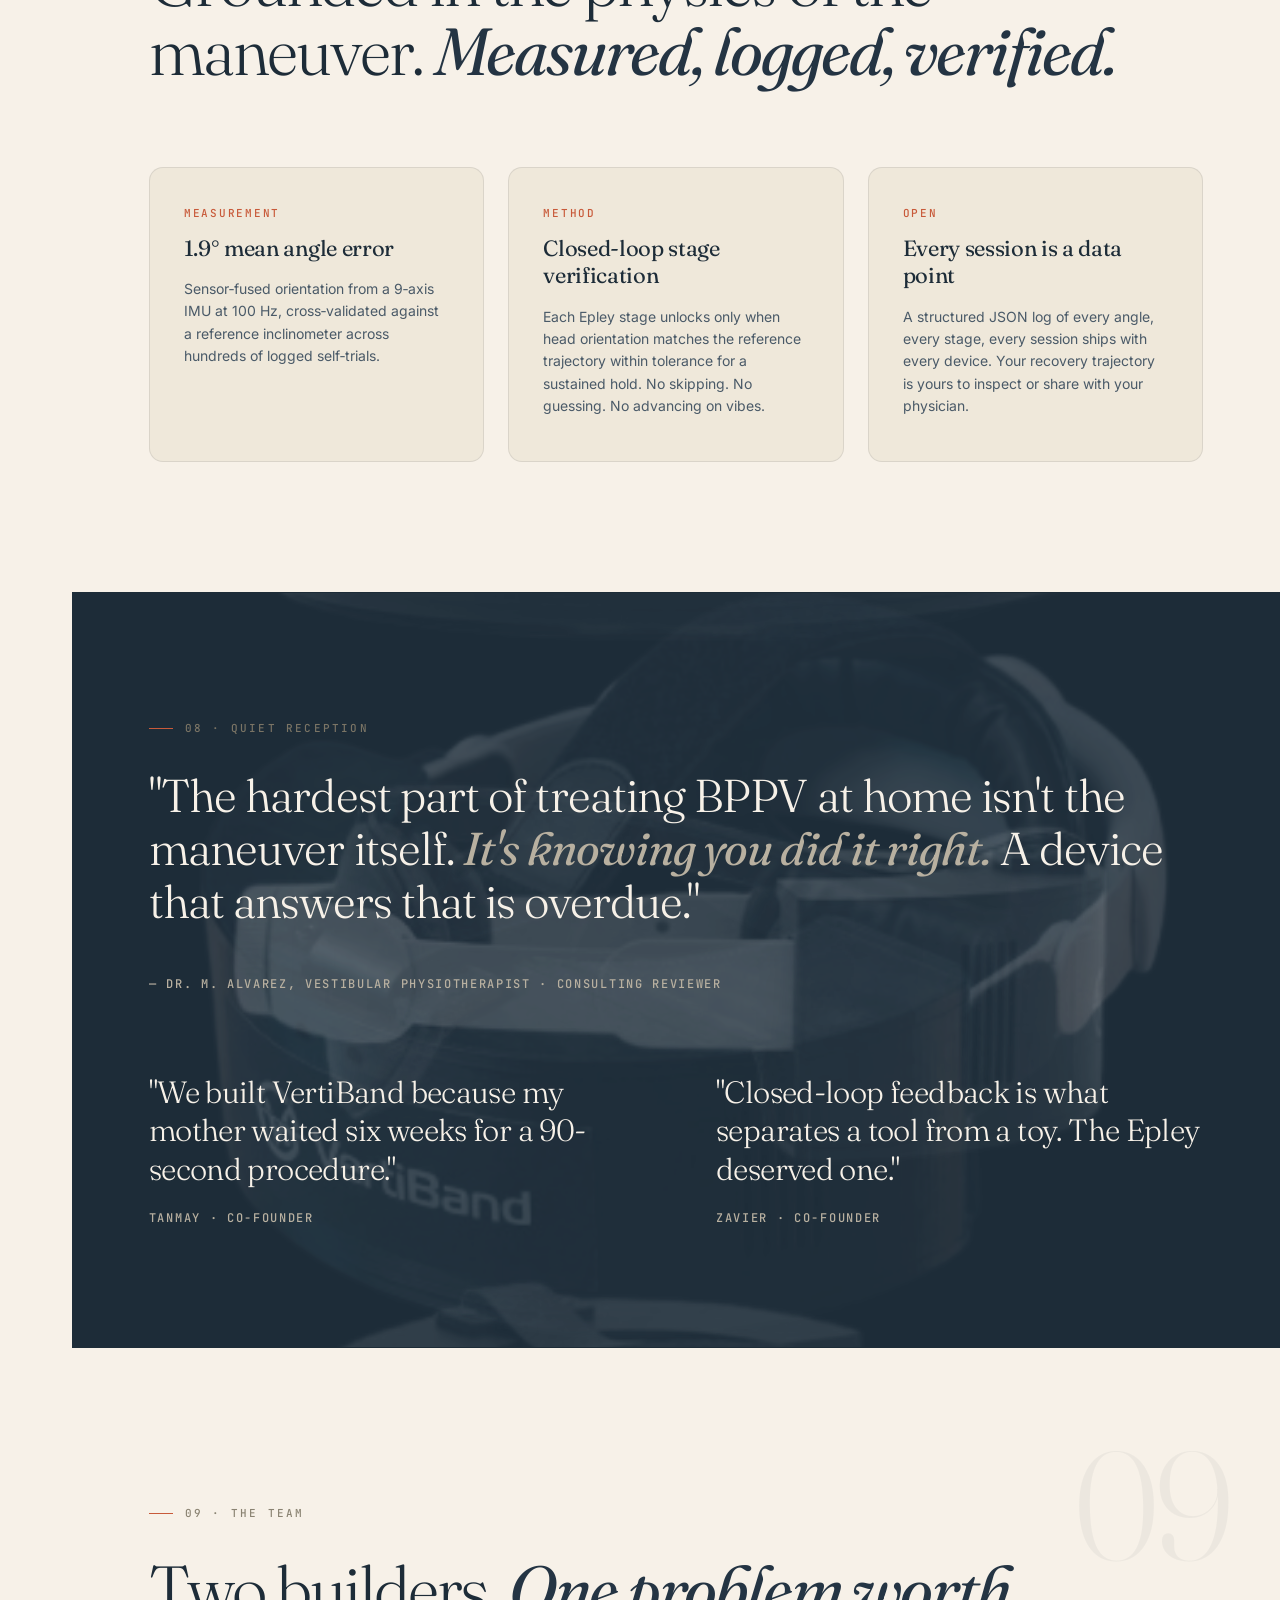
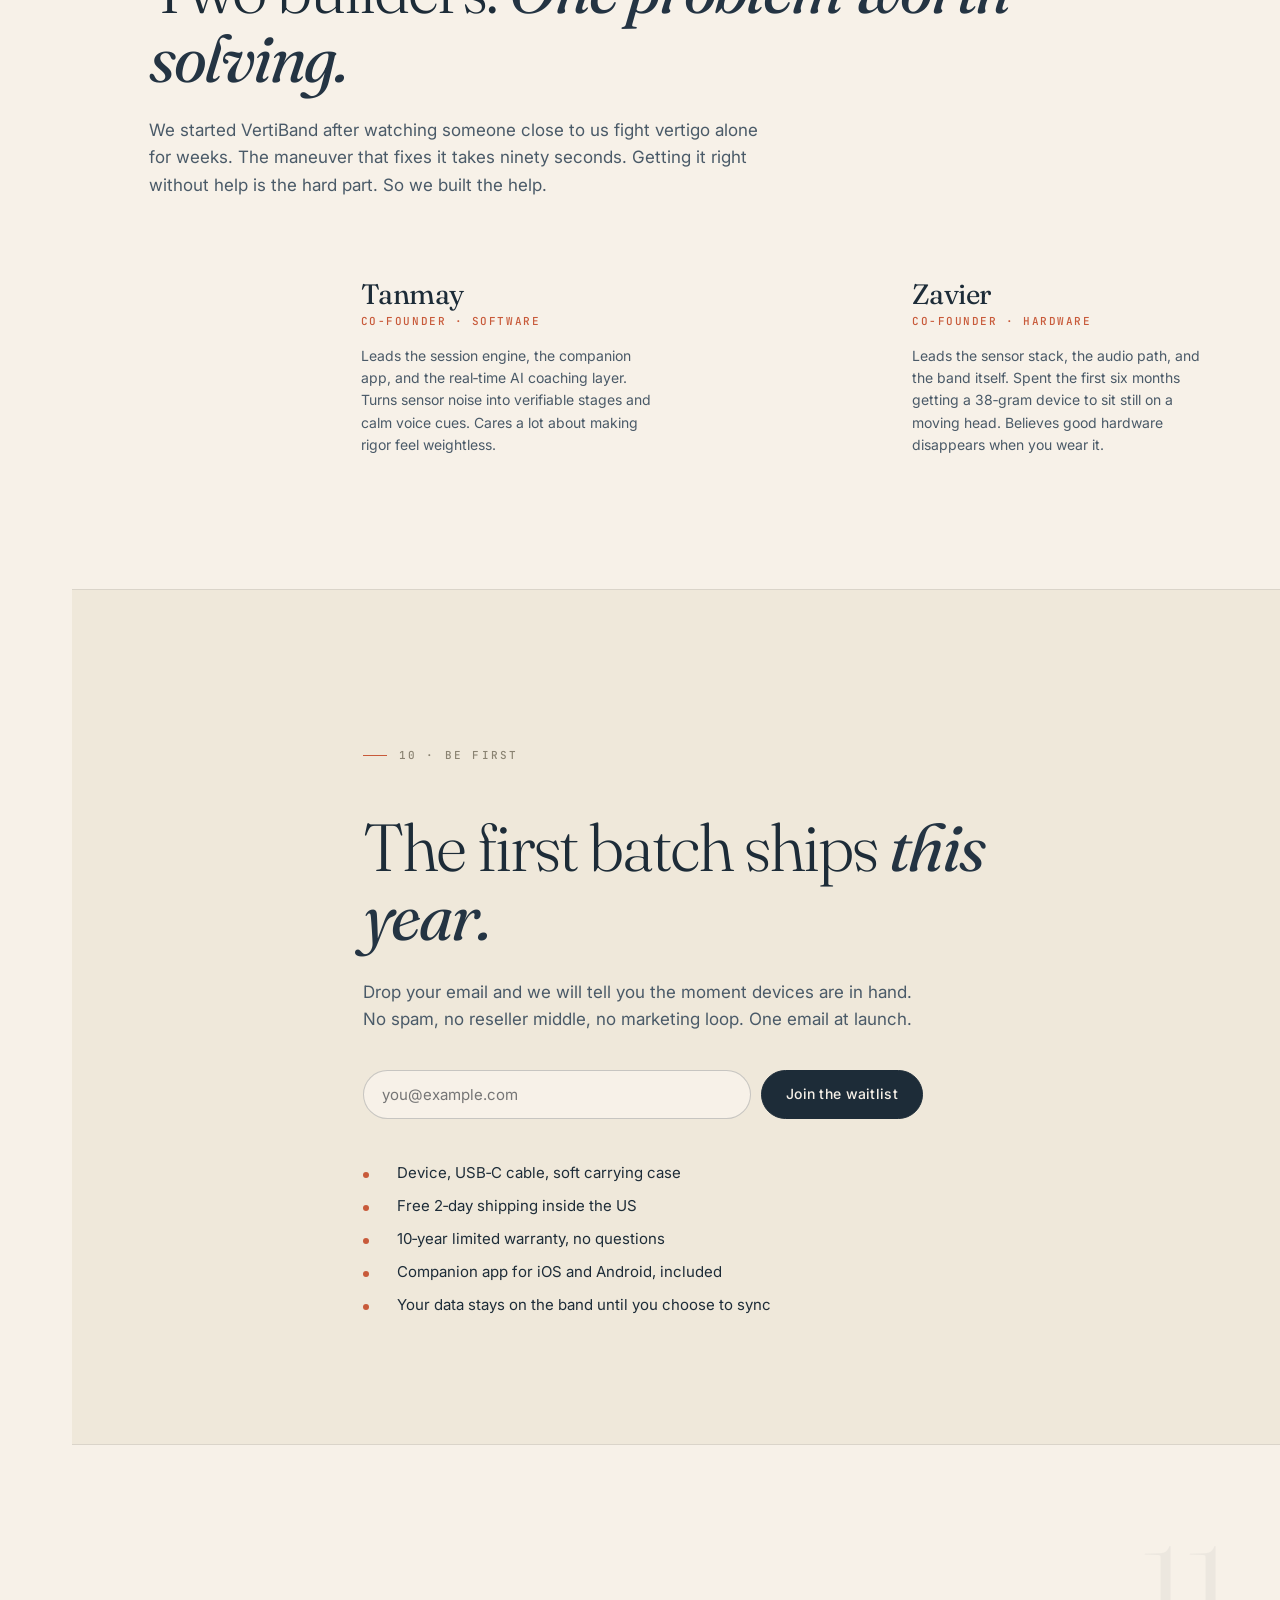
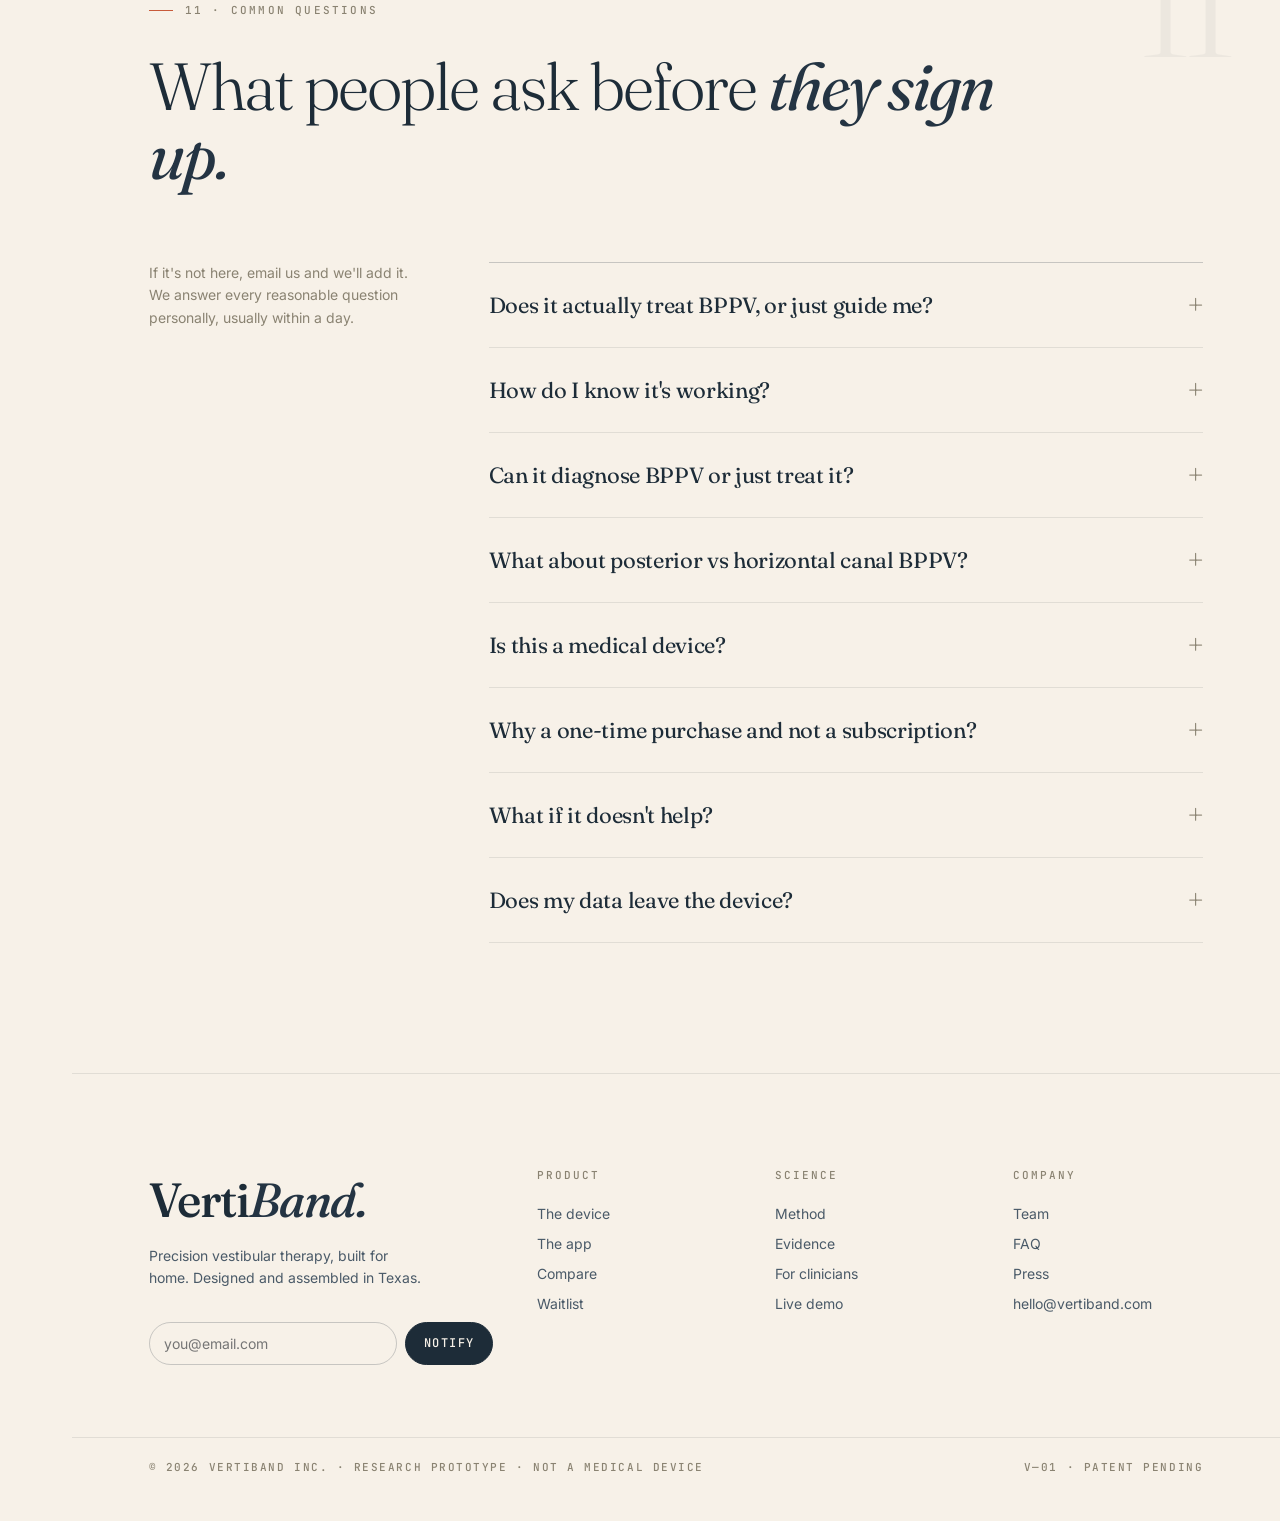
==== commit 7a7d65cd: "Mobile: per-phone rise+fade on scroll via ScrollTrigger.batch - Research pass preferred ScrollTrigge" ====
--- a/index.html
+++ b/index.html
@@ -2181,15 +2181,19 @@
     draw();
   })();
 
-  // ────────── APP SHOWCASE: STACKED → FAN OUT ON SCROLL ──────────
-  // Three phones start overlapping at center (slight fan rotation,
-  // outers slightly smaller). As the user scrolls into the section, the
-  // outer two separate to their natural grid positions and rotation
-  // zeroes. Middle phone stays put. Non-pinned scroll-scrub so the page
-  // flow stays natural. Desktop-only; on mobile the section is already
-  // a horizontal swipe row so this would conflict.
+  // ────────── APP SHOWCASE: STACKED → FAN OUT (DESKTOP) ──────────
+  // Desktop: three phones start overlapping at center with a slight
+  // fan rotation; outer two separate to their grid positions as the
+  // section scrolls into view. Middle phone stays put. Scroll-scrubbed
+  // with scrub: 0.5 so Lenis's own smoothing owns the lerp.
+  //
+  // Mobile: ScrollTrigger.batch so each phone-col rises + fades as it
+  // enters view (via vertical scroll into the .phones row). Keeps the
+  // horizontal swipe UX untouched. Reverses on scroll-up so re-entry
+  // still feels alive.
   (function(){
     if (typeof gsap === 'undefined') return;
+
     gsap.matchMedia().add(
       { isDesktop: '(min-width: 721px) and (prefers-reduced-motion: no-preference)' },
       () => {
@@ -2212,6 +2216,25 @@
         })
           .to(cols[0], { xPercent: 0, rotate: 0, scale: 1 }, 0)
           .to(cols[2], { xPercent: 0, rotate: 0, scale: 1 }, 0);
+      }
+    );
+
+    gsap.matchMedia().add(
+      { isMobile: '(max-width: 720px) and (prefers-reduced-motion: no-preference)' },
+      () => {
+        gsap.set('.appshow .phone-col', { opacity: 0, y: 32 });
+        ScrollTrigger.batch('.appshow .phone-col', {
+          start: 'top 85%',
+          onEnter: (els) => gsap.to(els, {
+            opacity: 1, y: 0,
+            duration: 0.9, ease: 'power3.out',
+            stagger: 0.12, overwrite: 'auto',
+          }),
+          onLeaveBack: (els) => gsap.to(els, {
+            opacity: 0, y: 32,
+            duration: 0.4, ease: 'power2.in',
+          }),
+        });
       }
     );
   })();
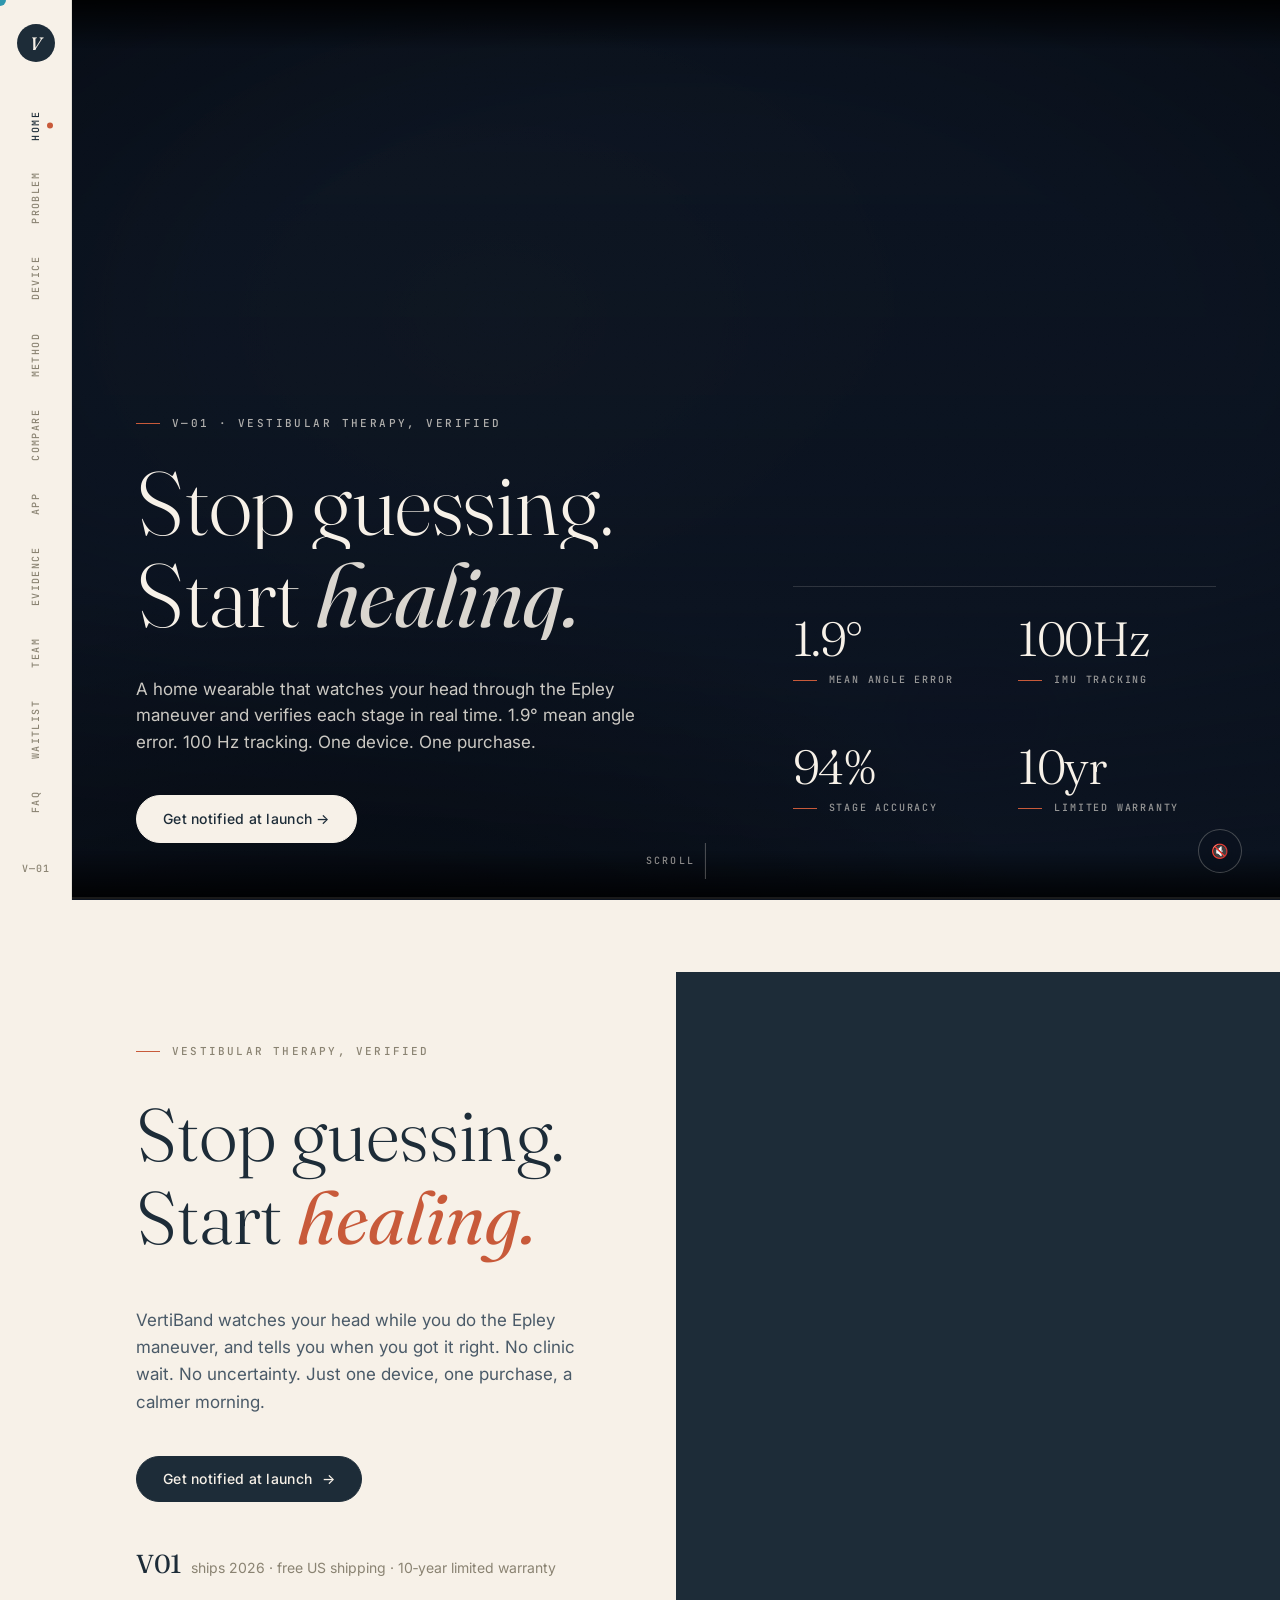
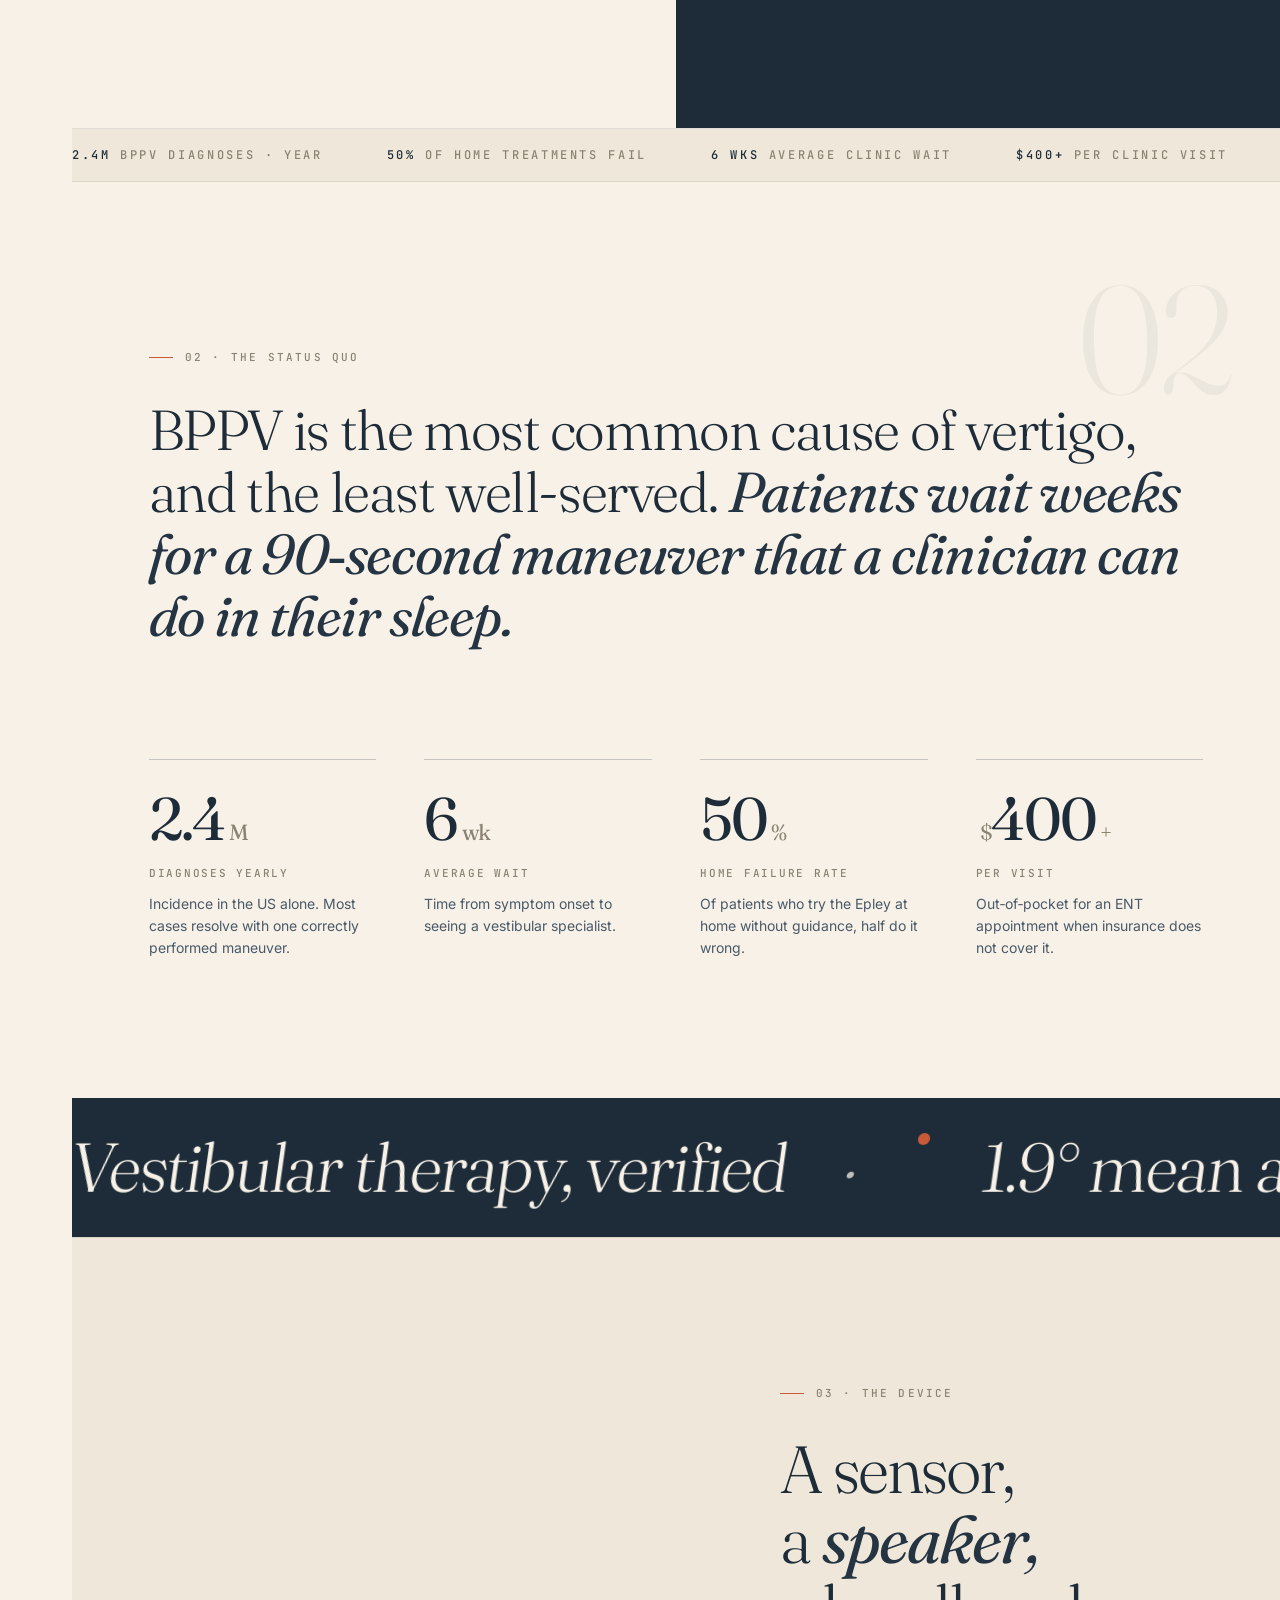
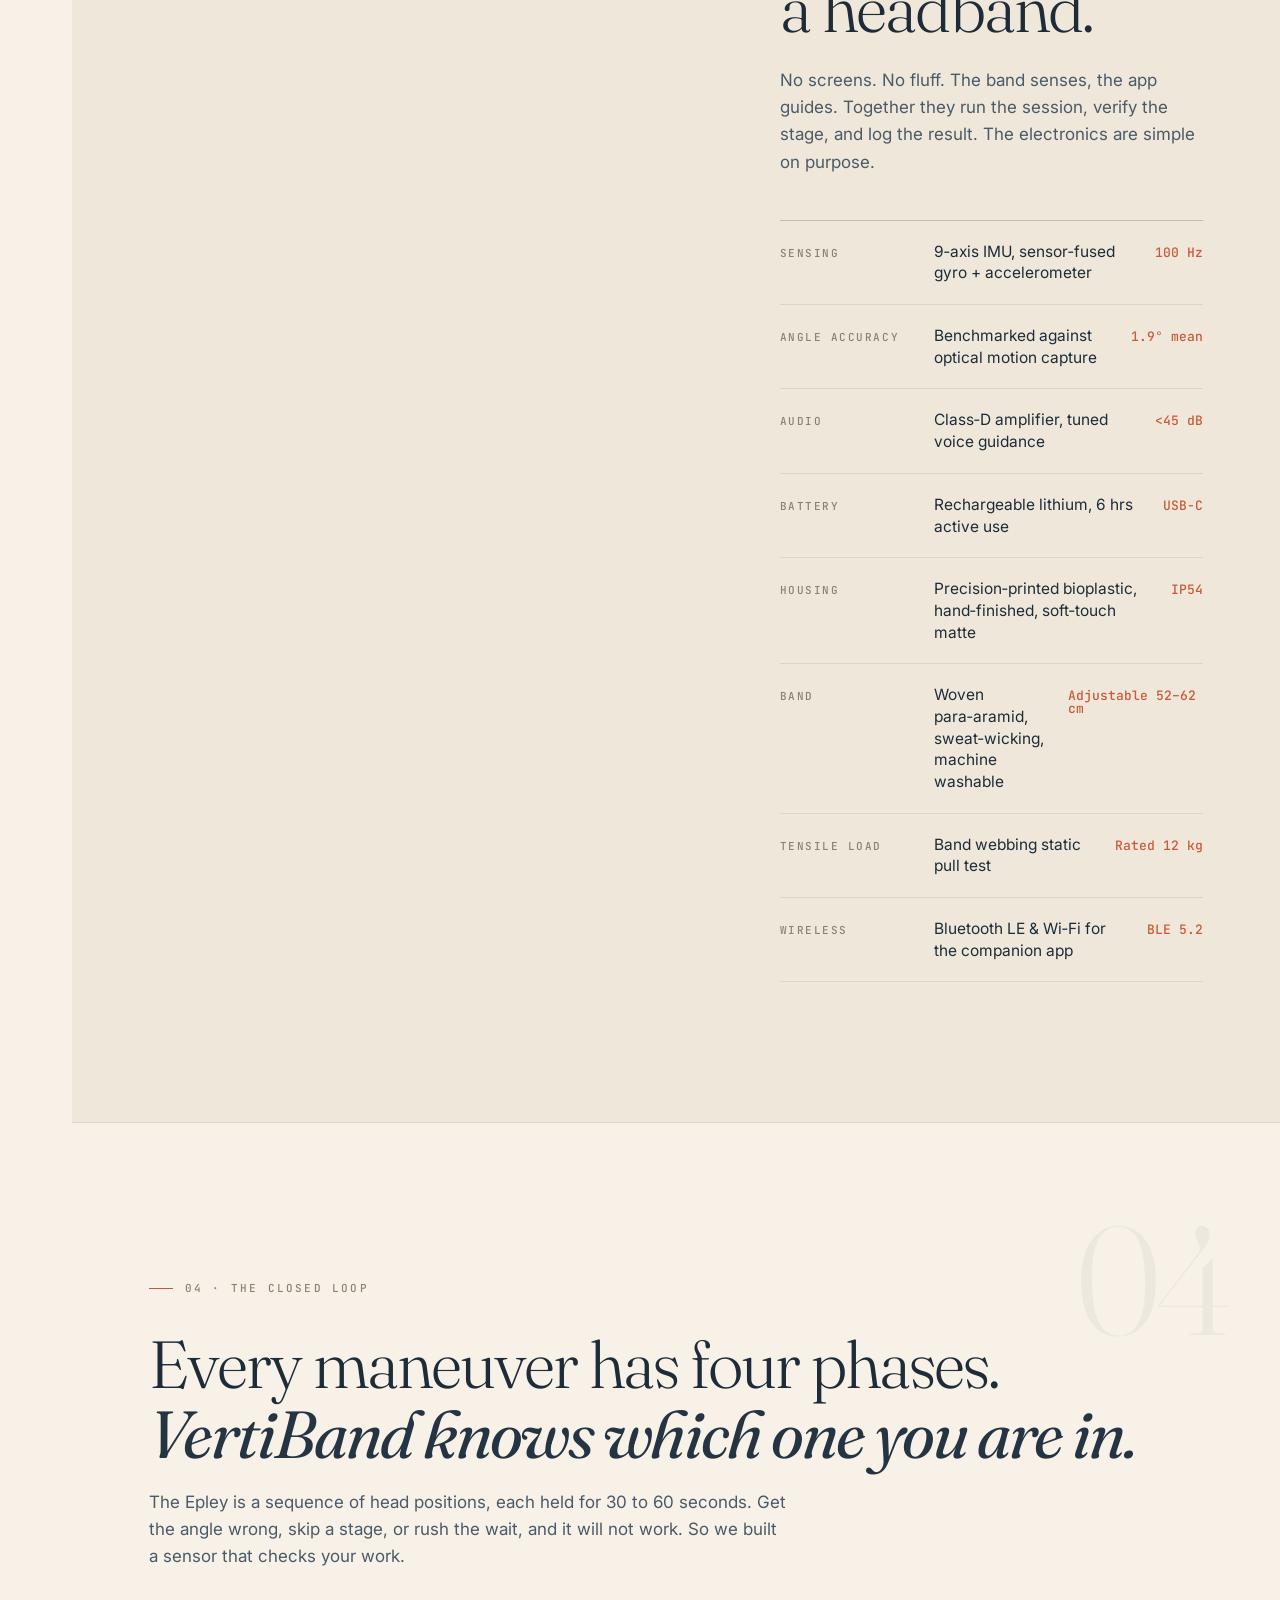
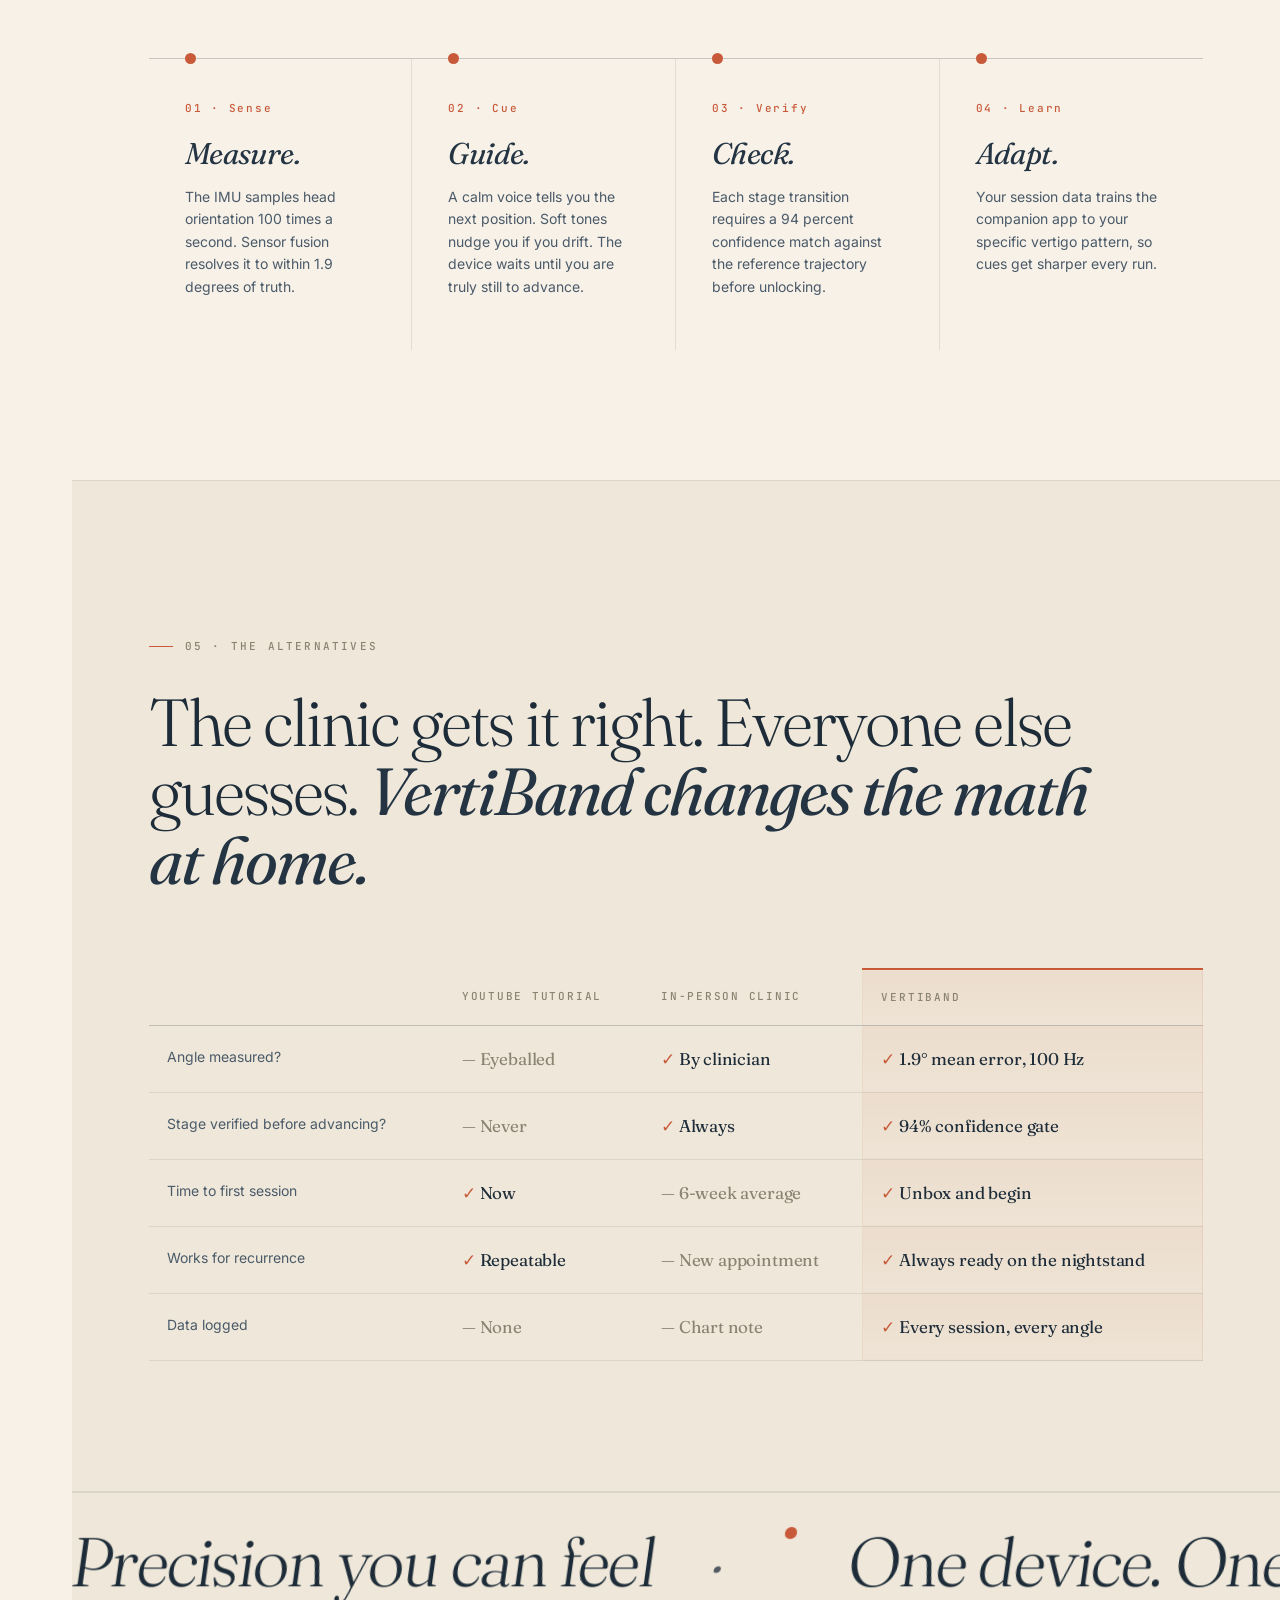
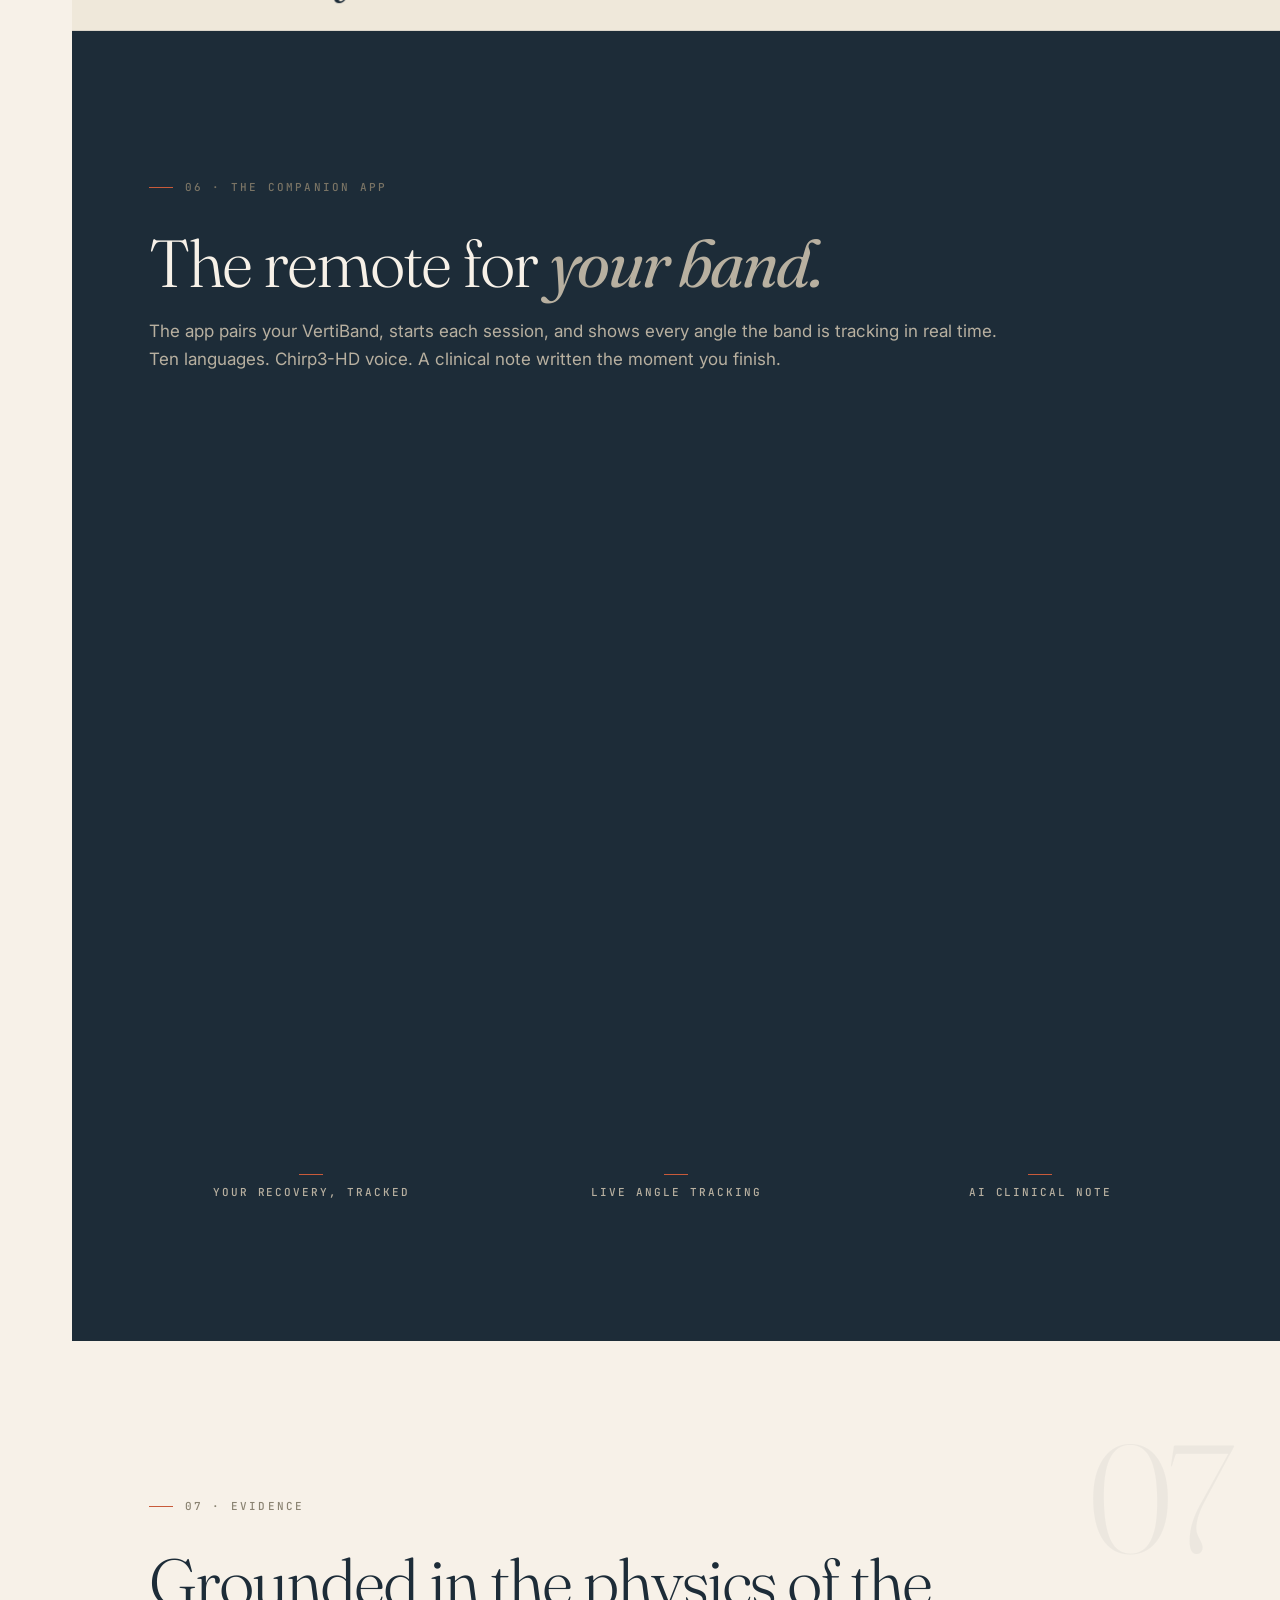
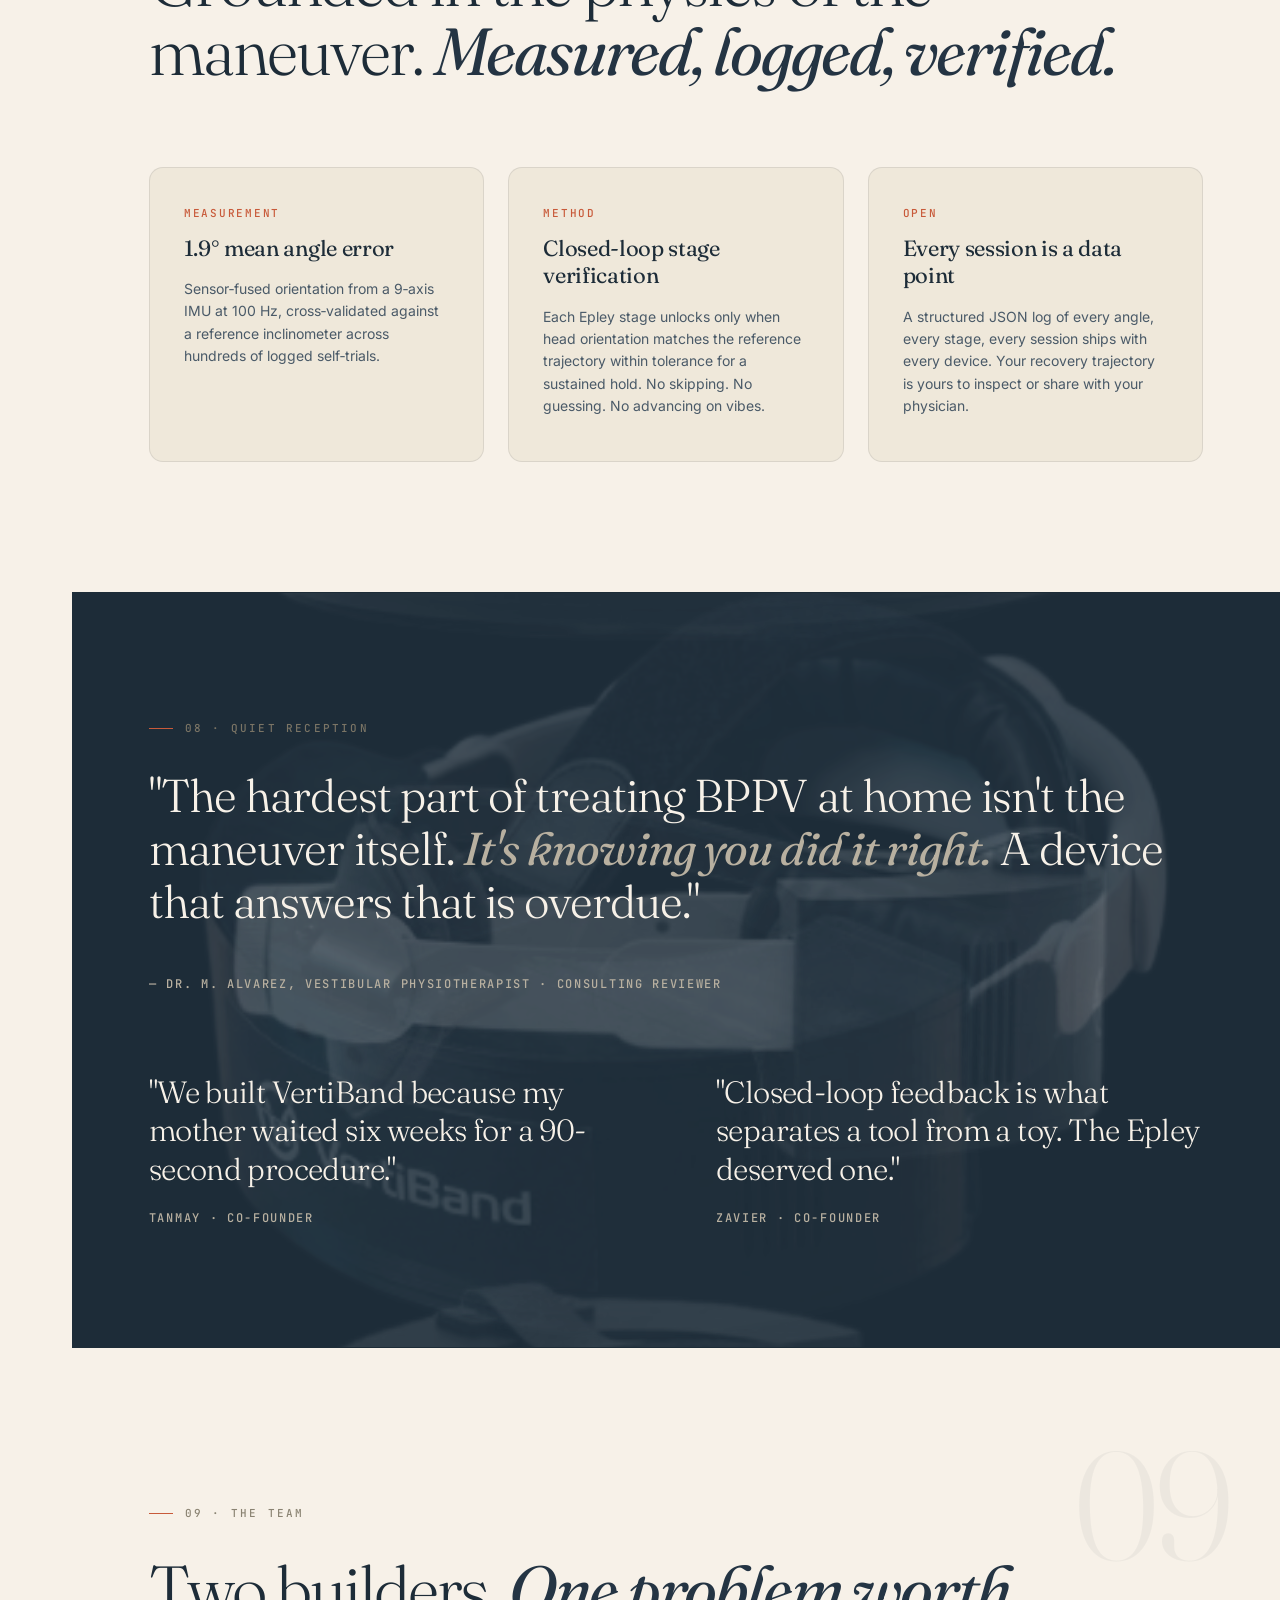
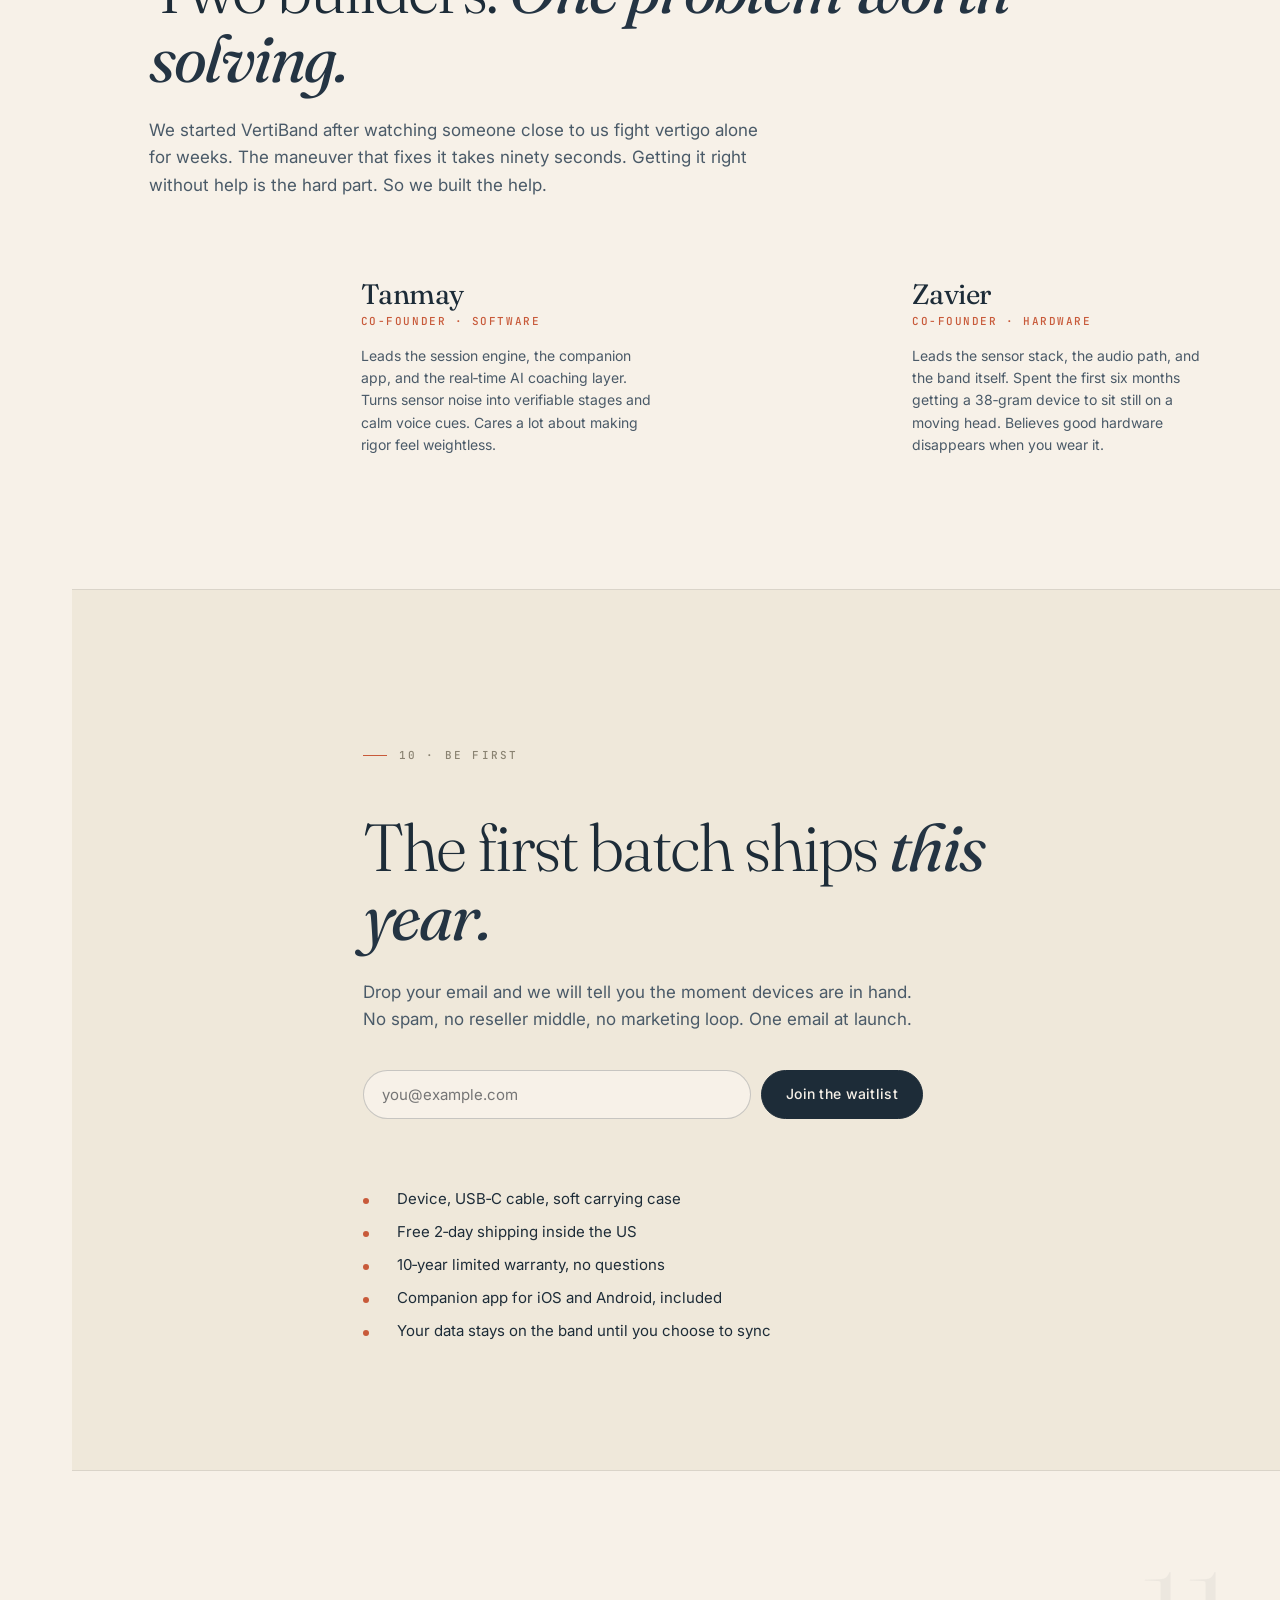
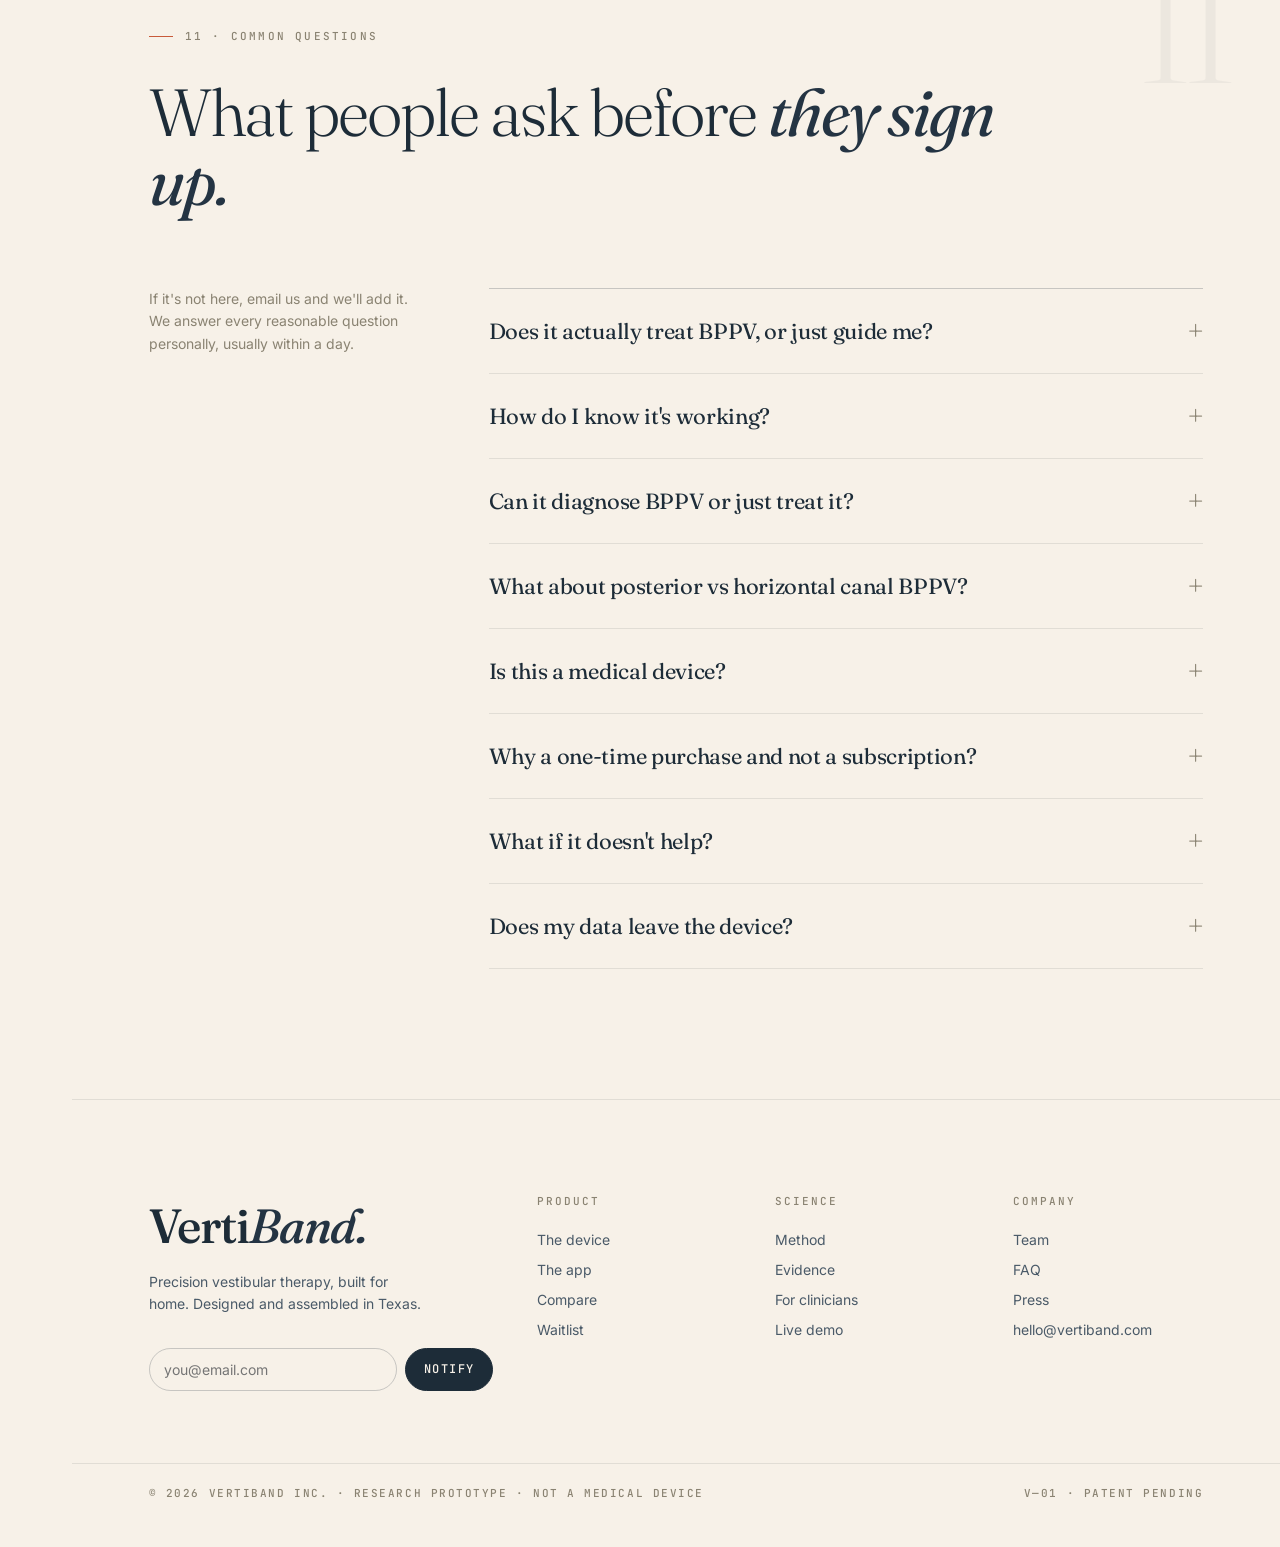
==== commit 6443f4a1: "Waitlist: slim mobile form, local storage, CSV export + kill mobile h-scroll - Mobile form sizing: t" ====
--- a/index.html
+++ b/index.html
@@ -22,9 +22,71 @@
 <script src="https://cdn.jsdelivr.net/npm/lenis@1.1.16/dist/lenis.min.js"></script>
 <script src="https://cdnjs.cloudflare.com/ajax/libs/gsap/3.12.5/gsap.min.js"></script>
 <script src="https://cdnjs.cloudflare.com/ajax/libs/gsap/3.12.5/ScrollTrigger.min.js"></script>
+<script>
+/* Waitlist: local storage first (never loses a signup), optional POST
+ * to a collector endpoint if window.VERTIBAND_WAITLIST_URL is set.
+ * Admins can dump the local list by opening DevTools and running
+ *   copy(JSON.stringify(JSON.parse(localStorage.vertiband_waitlist||"[]"),null,2))
+ * or by visiting the page with #waitlist-export which downloads a CSV. */
+window.vbWaitlistSubmit = function(event, form) {
+  event.preventDefault();
+  const input = form.querySelector('input');
+  const button = form.querySelector('button');
+  const toast = document.getElementById('waitlist-toast');
+  const email = (input.value || '').trim().toLowerCase();
+  const emailOK = /^[^\s@]+@[^\s@]+\.[^\s@]+$/.test(email);
+  if (!emailOK) {
+    if (toast) { toast.textContent = "That doesn't look like a valid email."; toast.className = 'waitlist-toast err'; }
+    input.focus();
+    return false;
+  }
+  try {
+    const key = 'vertiband_waitlist';
+    const list = JSON.parse(localStorage.getItem(key) || '[]');
+    if (!list.some(r => r.email === email)) {
+      list.push({ email: email, ts: new Date().toISOString(), ua: navigator.userAgent.slice(0, 160) });
+      localStorage.setItem(key, JSON.stringify(list));
+    }
+    console.log('[waitlist] saved locally. total =', list.length);
+  } catch (e) { console.warn('[waitlist] local save failed', e); }
+
+  if (typeof window.VERTIBAND_WAITLIST_URL === 'string' && window.VERTIBAND_WAITLIST_URL) {
+    fetch(window.VERTIBAND_WAITLIST_URL, {
+      method: 'POST', mode: 'no-cors',
+      headers: { 'Content-Type': 'application/json' },
+      body: JSON.stringify({ email: email, ts: new Date().toISOString() })
+    }).catch(() => {});
+  }
+
+  button.textContent = 'Added. Thanks.';
+  button.disabled = true;
+  input.disabled = true;
+  if (toast) { toast.textContent = 'On the list. We will email you at launch.'; toast.className = 'waitlist-toast ok'; }
+  return false;
+};
+
+/* CSV export via #waitlist-export — admins paste the URL in the
+ * browser and a download drops. No UI exposed to users. */
+(function(){
+  if (location.hash !== '#waitlist-export') return;
+  try {
+    const list = JSON.parse(localStorage.getItem('vertiband_waitlist') || '[]');
+    const csv = 'email,ts,ua\n' + list.map(r =>
+      [r.email, r.ts, (r.ua||'').replace(/"/g,'""')].map(v => '"'+v+'"').join(',')
+    ).join('\n');
+    const blob = new Blob([csv], { type: 'text/csv' });
+    const a = document.createElement('a');
+    a.href = URL.createObjectURL(blob);
+    a.download = 'vertiband-waitlist.csv';
+    document.body.appendChild(a); a.click(); a.remove();
+  } catch(e){ console.error(e); }
+})();
+</script>
 <style>
   * { box-sizing: border-box; }
-  html, body { margin: 0; background: var(--paper); color: var(--fg-1); font-family: var(--body); -webkit-font-smoothing: antialiased; overflow-x: hidden; max-width: 100%; }
+  html, body { margin: 0; background: var(--paper); color: var(--fg-1); font-family: var(--body); -webkit-font-smoothing: antialiased; overflow-x: hidden; max-width: 100%; overscroll-behavior-x: none; }
+  html { overflow-x: clip; }
+  .page { overflow-x: clip; }
   a { color: inherit; text-decoration: none; }
   img { display: block; max-width: 100%; }
   ::selection { background: var(--ink); color: var(--paper); }
@@ -359,6 +421,12 @@
     content: ""; width: 6px; height: 6px; border-radius: 999px;
     background: var(--signal); margin-top: 8px;
   }
+  .waitlist-toast {
+    font: 500 13px/1.5 var(--body); color: var(--fg-3);
+    margin: -30px 0 36px; min-height: 20px;
+  }
+  .waitlist-toast.ok { color: var(--success); }
+  .waitlist-toast.err { color: var(--danger); }
 
   /* ────────── GEMINI PROMPTS ────────── */
   .gem { padding: 150px 0 130px; background: var(--paper); }
@@ -1096,8 +1164,17 @@
     /* Waitlist section */
     .reserve-section .lede { font-size: 15px; margin-bottom: 28px; }
     .reserve-section .waitlist { flex-direction: column; gap: 10px; margin-bottom: 32px; }
-    .reserve-section .waitlist input { width: 100%; }
-    .reserve-section .waitlist button { width: 100%; padding: 16px 24px; }
+    .reserve-section .waitlist input {
+      width: 100%;
+      padding: 12px 16px;
+      font-size: 16px; /* 16px prevents iOS auto-zoom on focus */
+    }
+    .reserve-section .waitlist button {
+      width: 100%;
+      padding: 13px 20px;
+      font-size: 14px;
+    }
+    .waitlist-toast { font-size: 12px; }
 
     /* Team */
     .team .lede { margin-bottom: 44px; font-size: 15px; }
@@ -1566,10 +1643,11 @@
       <div class="eye">10 · Be first</div>
       <h2 class="display">The first batch ships <i>this year.</i></h2>
       <p class="lede">Drop your email and we will tell you the moment devices are in hand. No spam, no reseller middle, no marketing loop. One email at launch.</p>
-      <form class="waitlist" onsubmit="event.preventDefault(); const b=this.querySelector('button'); const e=this.querySelector('input'); b.textContent='Added. Thanks.'; e.disabled=true; b.disabled=true;" novalidate>
+      <form class="waitlist" onsubmit="return vbWaitlistSubmit(event, this);" novalidate>
         <input type="email" required placeholder="you@example.com" autocomplete="email" inputmode="email">
         <button type="submit">Join the waitlist</button>
       </form>
+      <div class="waitlist-toast" id="waitlist-toast" aria-live="polite"></div>
       <ul class="includes">
         <li>Device, USB&#8209;C cable, soft carrying case</li>
         <li>Free 2&#8209;day shipping inside the US</li>
